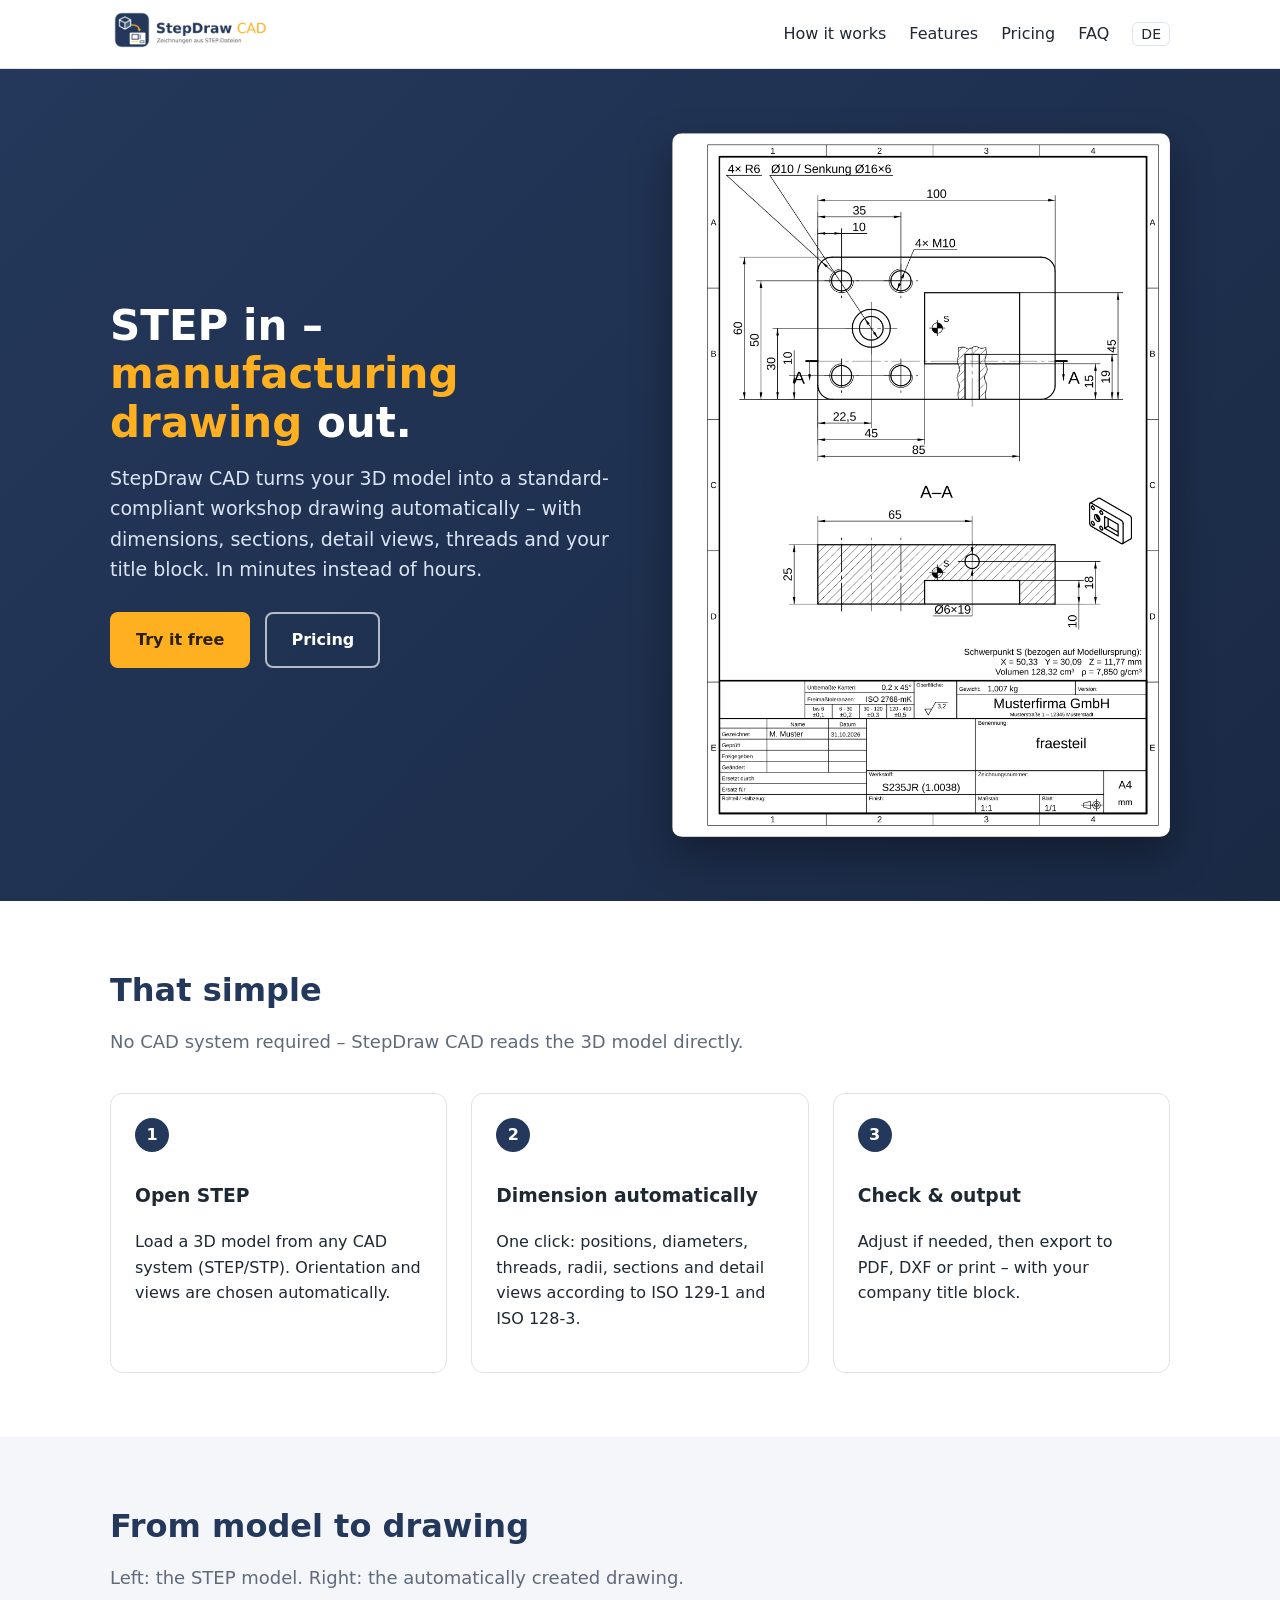
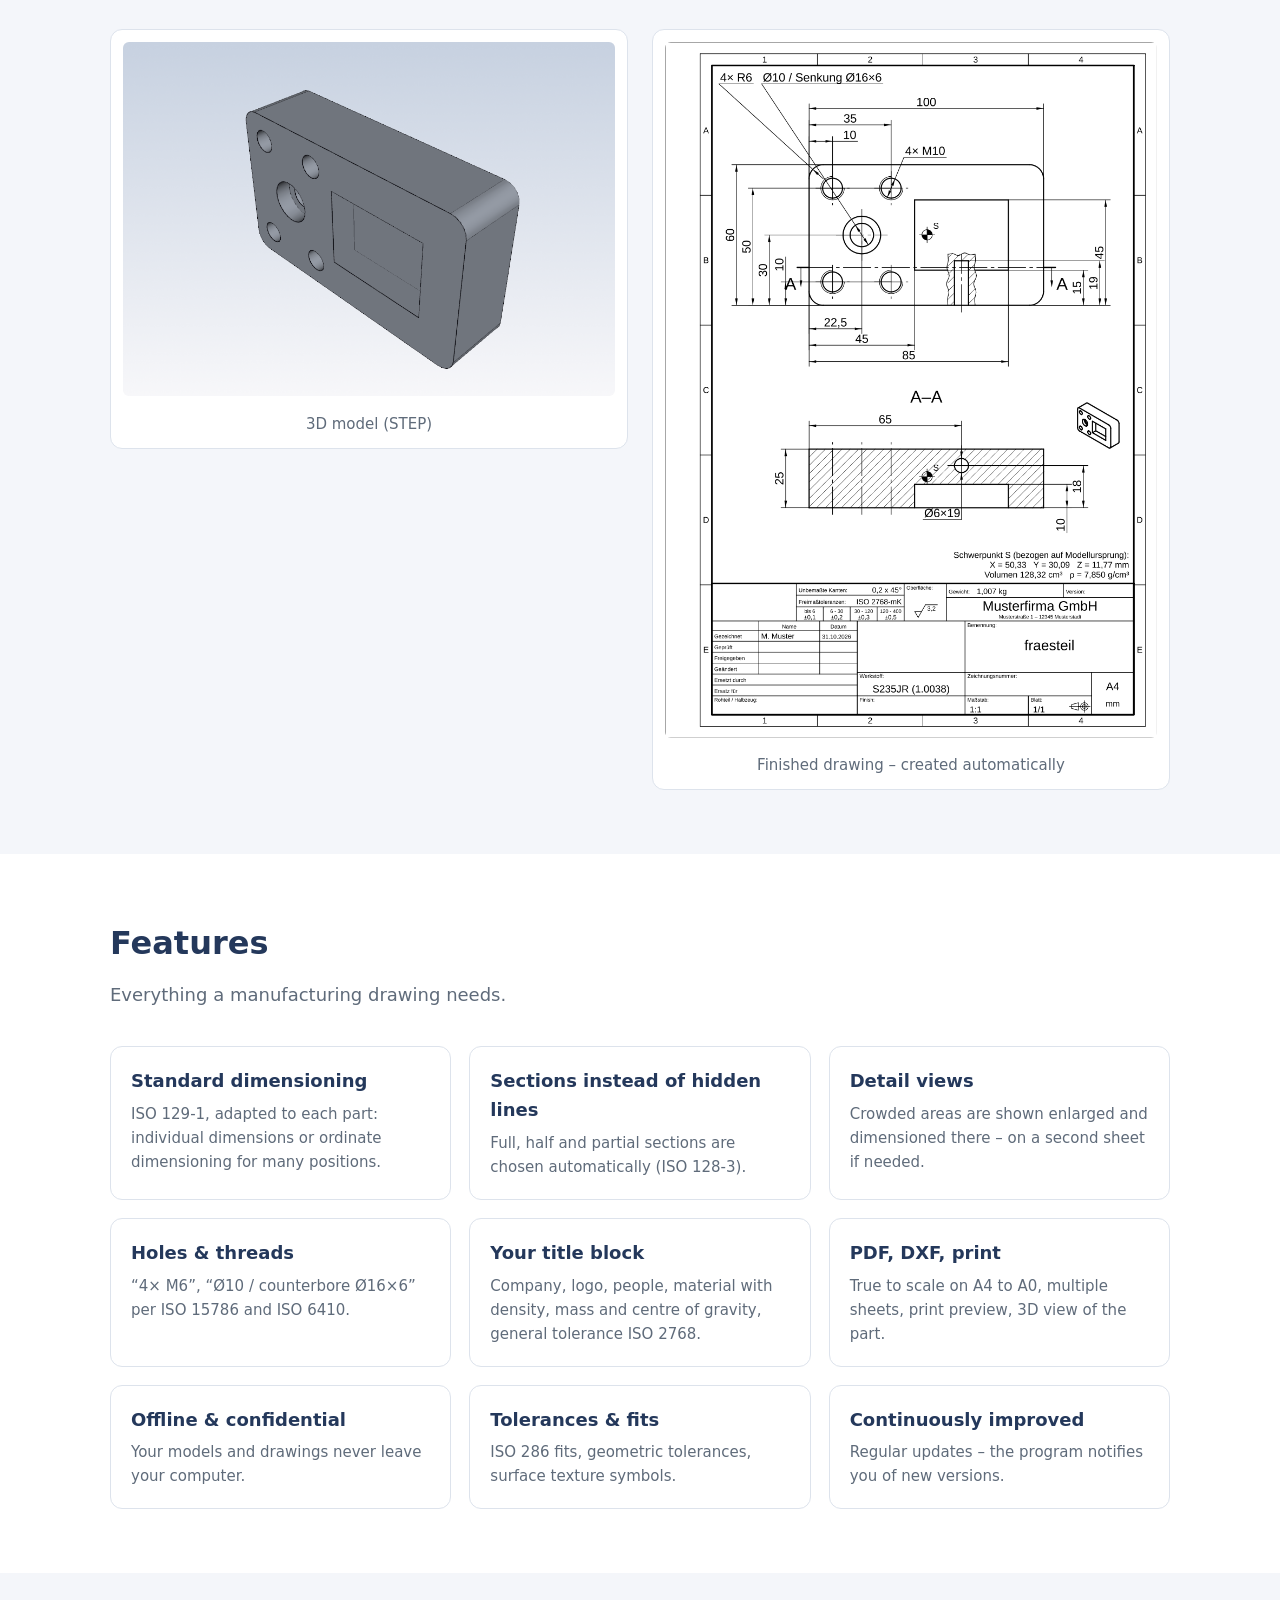
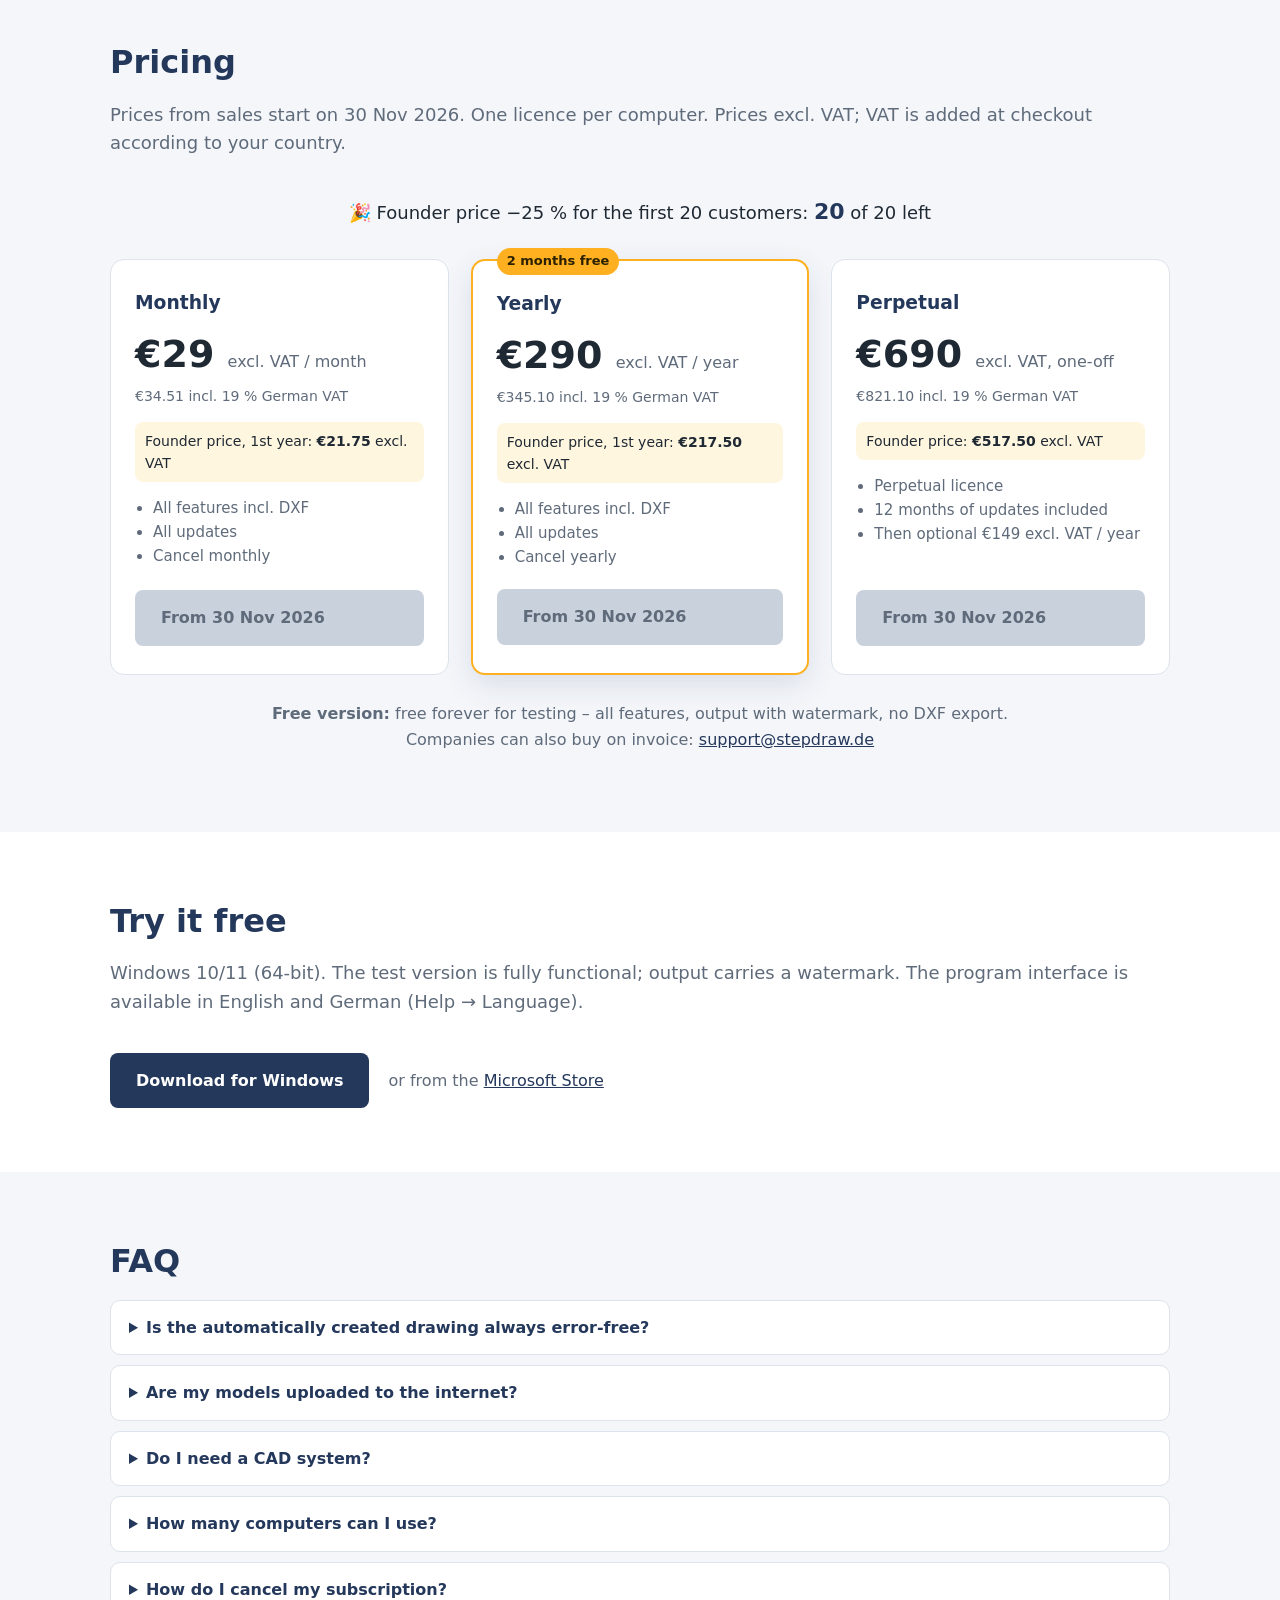
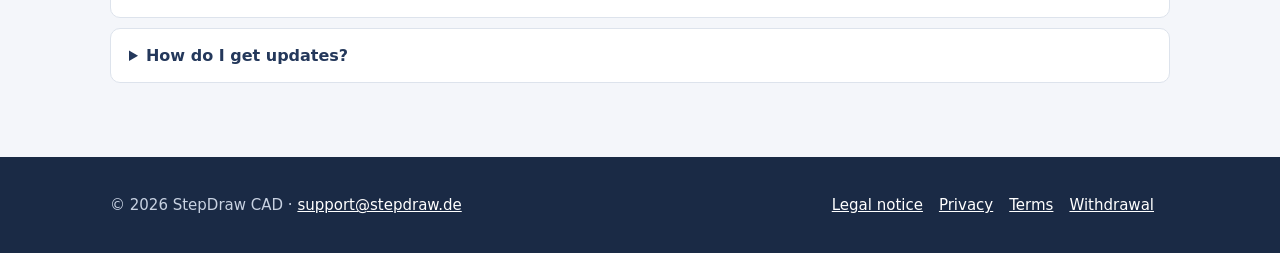
==== en/index.html @ 34efb369 "Add files via upload" ====
<!doctype html>
<html lang="en">
<head>
<meta charset="utf-8">
<meta name="viewport" content="width=device-width, initial-scale=1">
<title>StepDraw CAD – Manufacturing drawings from STEP files</title>
<meta name="description" content="StepDraw CAD automatically creates standard-compliant manufacturing drawings from STEP files – dimensioned, with sections and detail views – as PDF and DXF.">
<link rel="icon" href="../assets/favicon.png">
<link rel="stylesheet" href="../style.css">
</head>
<body>

<div class="banner">🚧 Beta phase – sales start on <span class="launch">30 Nov 2026</span>. Until then StepDraw CAD is available free of charge as a test version.</div>

<header class="top"><div class="wrap">
  <a href="#"><img class="logo" src="../assets/logo.png" alt="StepDraw CAD"></a>
  <nav>
    <a href="#how">How it works</a>
    <a href="#features">Features</a>
    <a href="#pricing">Pricing</a>
    <a href="#faq">FAQ</a>
    <a class="lang" href="../">DE</a>
  </nav>
</div></header>

<section class="hero"><div class="wrap">
  <div>
    <h1>STEP in –<br><span>manufacturing drawing</span> out.</h1>
    <p class="lead">StepDraw CAD turns your 3D model into a standard-compliant workshop drawing automatically – with dimensions, sections, detail views, threads and your title block. In minutes instead of hours.</p>
    <a class="btn btn-primary" href="#download">Try it free</a>
    <a class="btn btn-ghost" href="#pricing">Pricing</a>
  </div>
  <img src="../assets/beispiel_fraesteil.png" alt="Automatically generated manufacturing drawing">
</div></section>

<section id="how"><div class="wrap">
  <h2>That simple</h2>
  <p class="sub">No CAD system required – StepDraw CAD reads the 3D model directly.</p>
  <div class="steps">
    <div class="step"><b class="n">1</b><h3>Open STEP</h3><p>Load a 3D model from any CAD system (STEP/STP). Orientation and views are chosen automatically.</p></div>
    <div class="step"><b class="n">2</b><h3>Dimension automatically</h3><p>One click: positions, diameters, threads, radii, sections and detail views according to ISO 129-1 and ISO 128-3.</p></div>
    <div class="step"><b class="n">3</b><h3>Check &amp; output</h3><p>Adjust if needed, then export to PDF, DXF or print – with your company title block.</p></div>
  </div>
</div></section>

<section class="soft"><div class="wrap">
  <h2>From model to drawing</h2>
  <p class="sub">Left: the STEP model. Right: the automatically created drawing.</p>
  <div class="compare">
    <figure><img src="../assets/modell_fraesteil.png" alt="3D model"><figcaption>3D model (STEP)</figcaption></figure>
    <figure><img src="../assets/beispiel_fraesteil.png" alt="Finished drawing"><figcaption>Finished drawing – created automatically</figcaption></figure>
  </div>
</div></section>

<section id="features"><div class="wrap">
  <h2>Features</h2>
  <p class="sub">Everything a manufacturing drawing needs.</p>
  <div class="features">
    <div class="feature"><h3>Standard dimensioning</h3><p>ISO 129-1, adapted to each part: individual dimensions or ordinate dimensioning for many positions.</p></div>
    <div class="feature"><h3>Sections instead of hidden lines</h3><p>Full, half and partial sections are chosen automatically (ISO 128-3).</p></div>
    <div class="feature"><h3>Detail views</h3><p>Crowded areas are shown enlarged and dimensioned there – on a second sheet if needed.</p></div>
    <div class="feature"><h3>Holes &amp; threads</h3><p>“4× M6”, “Ø10 / counterbore Ø16×6” per ISO 15786 and ISO 6410.</p></div>
    <div class="feature"><h3>Your title block</h3><p>Company, logo, people, material with density, mass and centre of gravity, general tolerance ISO 2768.</p></div>
    <div class="feature"><h3>PDF, DXF, print</h3><p>True to scale on A4 to A0, multiple sheets, print preview, 3D view of the part.</p></div>
    <div class="feature"><h3>Offline &amp; confidential</h3><p>Your models and drawings never leave your computer.</p></div>
    <div class="feature"><h3>Tolerances &amp; fits</h3><p>ISO 286 fits, geometric tolerances, surface texture symbols.</p></div>
    <div class="feature"><h3>Continuously improved</h3><p>Regular updates – the program notifies you of new versions.</p></div>
  </div>
</div></section>

<section id="pricing" class="soft"><div class="wrap">
  <h2>Pricing</h2>
  <p class="sub">Prices from sales start on <span class="launch">30 Nov 2026</span>. One licence per computer. Prices excl. VAT; VAT is added at checkout according to your country.</p>
  <p class="counter">🎉 Founder price −25 % for the first 20 customers: <b id="founders-left">20</b> of 20 left</p>
  <div class="prices">
    <div class="price">
      <h3>Monthly</h3>
      <div class="amount">€29 <small>excl. VAT / month</small></div>
      <div class="gross">€34.51 incl. 19 % German VAT</div>
      <div class="founder">Founder price, 1st year: <b>€21.75</b> excl. VAT</div>
      <ul><li>All features incl. DXF</li><li>All updates</li><li>Cancel monthly</li></ul>
      <a class="btn disabled" aria-disabled="true" data-buy="monthly">From 30 Nov 2026</a>
    </div>
    <div class="price best">
      <span class="tag">2 months free</span>
      <h3>Yearly</h3>
      <div class="amount">€290 <small>excl. VAT / year</small></div>
      <div class="gross">€345.10 incl. 19 % German VAT</div>
      <div class="founder">Founder price, 1st year: <b>€217.50</b> excl. VAT</div>
      <ul><li>All features incl. DXF</li><li>All updates</li><li>Cancel yearly</li></ul>
      <a class="btn disabled" aria-disabled="true" data-buy="yearly">From 30 Nov 2026</a>
    </div>
    <div class="price">
      <h3>Perpetual</h3>
      <div class="amount">€690 <small>excl. VAT, one-off</small></div>
      <div class="gross">€821.10 incl. 19 % German VAT</div>
      <div class="founder">Founder price: <b>€517.50</b> excl. VAT</div>
      <ul><li>Perpetual licence</li><li>12 months of updates included</li><li>Then optional €149 excl. VAT / year</li></ul>
      <a class="btn disabled" aria-disabled="true" data-buy="perpetual">From 30 Nov 2026</a>
    </div>
  </div>
  <p class="free"><b>Free version:</b> free forever for testing – all features, output with watermark, no DXF export.<br>
  Companies can also buy on invoice: <a href="mailto:support@stepdraw.de">support@stepdraw.de</a></p>
</div></section>

<section id="download"><div class="wrap">
  <h2>Try it free</h2>
  <p class="sub">Windows 10/11 (64-bit). The test version is fully functional; output carries a watermark. The program interface is available in English and German (Help → Language).</p>
  <a class="btn btn-dark" href="#" id="download-link">Download for Windows</a>
  <span style="margin-left:14px;color:var(--muted)">or from the <a href="#" id="store-link">Microsoft Store</a></span>
</div></section>

<section id="faq" class="soft"><div class="wrap">
  <h2>FAQ</h2>
  <details><summary>Is the automatically created drawing always error-free?</summary>
    <p>StepDraw CAD does most of the work for you and improves with every update. Like any automation, it cannot solve every special case perfectly (e.g. inaccurate models or special manufacturing requirements). Please check every drawing before using it for production and complete it where necessary – responsibility for the drawing remains with the designer.</p></details>
  <details><summary>Are my models uploaded to the internet?</summary>
    <p>No. Models and drawings stay on your computer. For subscriptions, only the licence key is briefly confirmed online about once a week.</p></details>
  <details><summary>Do I need a CAD system?</summary>
    <p>No. StepDraw CAD reads STEP files (AP203/AP214/AP242) from any CAD system directly.</p></details>
  <details><summary>How many computers can I use?</summary>
    <p>One licence per computer. To switch (e.g. office → laptop), deactivate the licence under Help → Licence and enter it on the other computer. If a computer is broken, contact us and we will release the licence.</p></details>
  <details><summary>How do I cancel my subscription?</summary>
    <p>Any time via the “Manage subscription” link in your purchase confirmation or by e-mail to support@stepdraw.de. StepDraw CAD then continues as the free version; your projects are kept.</p></details>
  <details><summary>How do I get updates?</summary>
    <p>Automatically via the Microsoft Store. The download version notifies you of new versions at start-up – one click is enough.</p></details>
</div></section>

<footer><div class="wrap">
  <div>© 2026 StepDraw CAD · <a href="mailto:support@stepdraw.de">support@stepdraw.de</a></div>
  <div><a href="../impressum.html">Legal notice</a><a href="../datenschutz.html">Privacy</a><a href="../agb.html">Terms</a><a href="../widerruf.html">Withdrawal</a></div>
</div></footer>

<script>
fetch("../counter.json", {cache: "no-store"}).then(r => r.json()).then(d => {
  document.getElementById("founders-left").textContent = Math.max(0, d.remaining);
}).catch(() => {});
</script>
<script src="../shop.js"></script>
</body>
</html>
---- style.css ----
:root {
  --navy: #24385B;
  --navy-dark: #1a2a45;
  --accent: #FFB020;
  --text: #1f2933;
  --muted: #5f6b7a;
  --bg: #ffffff;
  --bg-soft: #f4f6fa;
  --border: #dde3ec;
}
* { box-sizing: border-box; }
html { scroll-behavior: smooth; }
body { margin: 0; font-family: "Segoe UI", system-ui, -apple-system, Roboto, Arial, sans-serif;
       color: var(--text); background: var(--bg); line-height: 1.6; }
a { color: var(--navy); }
.wrap { max-width: 1100px; margin: 0 auto; padding: 0 20px; }

.banner { background: var(--accent); color: #2b2100; text-align: center; padding: 10px 16px; font-weight: 600; }
header.top { border-bottom: 1px solid var(--border); background: #fff; position: sticky; top: 0; z-index: 10; }
header.top .wrap { display: flex; align-items: center; justify-content: space-between; height: 68px; gap: 16px; }
header.top img.logo { height: 44px; }
nav a { margin-left: 18px; text-decoration: none; color: var(--text); font-weight: 500; }
nav a.lang { border: 1px solid var(--border); border-radius: 6px; padding: 3px 8px; font-size: 14px; }

.hero { background: linear-gradient(135deg, var(--navy) 0%, var(--navy-dark) 100%); color: #fff; padding: 64px 0; }
.hero .wrap { display: grid; grid-template-columns: 1.05fr 1fr; gap: 40px; align-items: center; }
.hero h1 { font-size: 42px; line-height: 1.15; margin: 0 0 16px; }
.hero h1 span { color: var(--accent); }
.hero p.lead { font-size: 19px; color: #dbe4f2; margin: 0 0 28px; }
.hero img { width: 100%; border-radius: 10px; box-shadow: 0 18px 40px rgba(0,0,0,.35); background: #fff; }
.btn { display: inline-block; padding: 13px 24px; border-radius: 8px; font-weight: 700; text-decoration: none;
       border: 2px solid transparent; cursor: pointer; font-size: 16px; }
.btn-primary { background: var(--accent); color: #2b2100; }
.btn-ghost { border-color: #ffffffaa; color: #fff; margin-left: 10px; }
.btn-dark { background: var(--navy); color: #fff; }
.btn[disabled], .btn.disabled { background: #c9d1dc; color: #5f6b7a; cursor: not-allowed; }

section { padding: 64px 0; }
section.soft { background: var(--bg-soft); }
h2 { font-size: 32px; margin: 0 0 12px; color: var(--navy); }
p.sub { color: var(--muted); margin: 0 0 36px; font-size: 18px; }

.steps { display: grid; grid-template-columns: repeat(3, 1fr); gap: 24px; }
.step { background: #fff; border: 1px solid var(--border); border-radius: 12px; padding: 24px; }
.step b.n { display: inline-block; width: 34px; height: 34px; border-radius: 50%; background: var(--navy);
            color: #fff; text-align: center; line-height: 34px; margin-bottom: 10px; }

.compare { display: grid; grid-template-columns: 1fr 1fr; gap: 24px; align-items: start; }
.compare figure { margin: 0; background: #fff; border: 1px solid var(--border); border-radius: 12px; padding: 12px; }
.compare img { width: 100%; border-radius: 6px; }
.compare figcaption { text-align: center; color: var(--muted); font-size: 15px; margin-top: 8px; }

.features { display: grid; grid-template-columns: repeat(3, 1fr); gap: 18px; }
.feature { border: 1px solid var(--border); border-radius: 12px; padding: 20px; background: #fff; }
.feature h3 { margin: 0 0 6px; font-size: 18px; color: var(--navy); }
.feature p { margin: 0; color: var(--muted); font-size: 15px; }

.prices { display: grid; grid-template-columns: repeat(3, 1fr); gap: 22px; align-items: stretch; }
.price { background: #fff; border: 1px solid var(--border); border-radius: 14px; padding: 28px 24px; display: flex;
         flex-direction: column; position: relative; }
.price.best { border: 2px solid var(--accent); box-shadow: 0 10px 30px rgba(36,56,91,.12); }
.price .tag { position: absolute; top: -13px; left: 24px; background: var(--accent); color: #2b2100; font-weight: 700;
              font-size: 13px; padding: 3px 10px; border-radius: 20px; }
.price h3 { margin: 0 0 6px; color: var(--navy); }
.price .amount { font-size: 38px; font-weight: 800; color: var(--text); }
.price .amount small { font-size: 16px; font-weight: 500; color: var(--muted); }
.price .gross { color: var(--muted); font-size: 14px; margin-bottom: 14px; }
.price .founder { background: #fff6e0; border-radius: 8px; padding: 8px 10px; font-size: 14px; margin-bottom: 14px; }
.price ul { padding-left: 18px; margin: 0 0 20px; color: var(--muted); font-size: 15px; flex: 1; }
.counter { text-align: center; margin: 0 0 30px; font-size: 18px; }
.counter b { color: var(--navy); font-size: 22px; }
.free { text-align: center; margin-top: 26px; color: var(--muted); }

details { background: #fff; border: 1px solid var(--border); border-radius: 10px; padding: 14px 18px; margin-bottom: 10px; }
summary { font-weight: 600; cursor: pointer; color: var(--navy); }
details p { margin: 10px 0 0; color: var(--muted); }

.notice { border-left: 4px solid var(--accent); background: #fffaf0; padding: 14px 18px; border-radius: 6px; color: #4a3b10; }

footer { background: var(--navy-dark); color: #c8d2e2; padding: 36px 0; font-size: 15px; }
footer .wrap { display: flex; justify-content: space-between; flex-wrap: wrap; gap: 16px; }
footer a { color: #fff; margin-right: 16px; }

.legal { max-width: 820px; margin: 40px auto; padding: 0 20px; }
.legal h1 { color: var(--navy); }
.legal .ph { background: #fff3cd; padding: 0 4px; border-radius: 3px; }

@media (max-width: 860px) {
  .hero .wrap, .compare, .steps, .features, .prices { grid-template-columns: 1fr; }
  .hero h1 { font-size: 32px; }
  nav a:not(.lang) { display: none; }
}
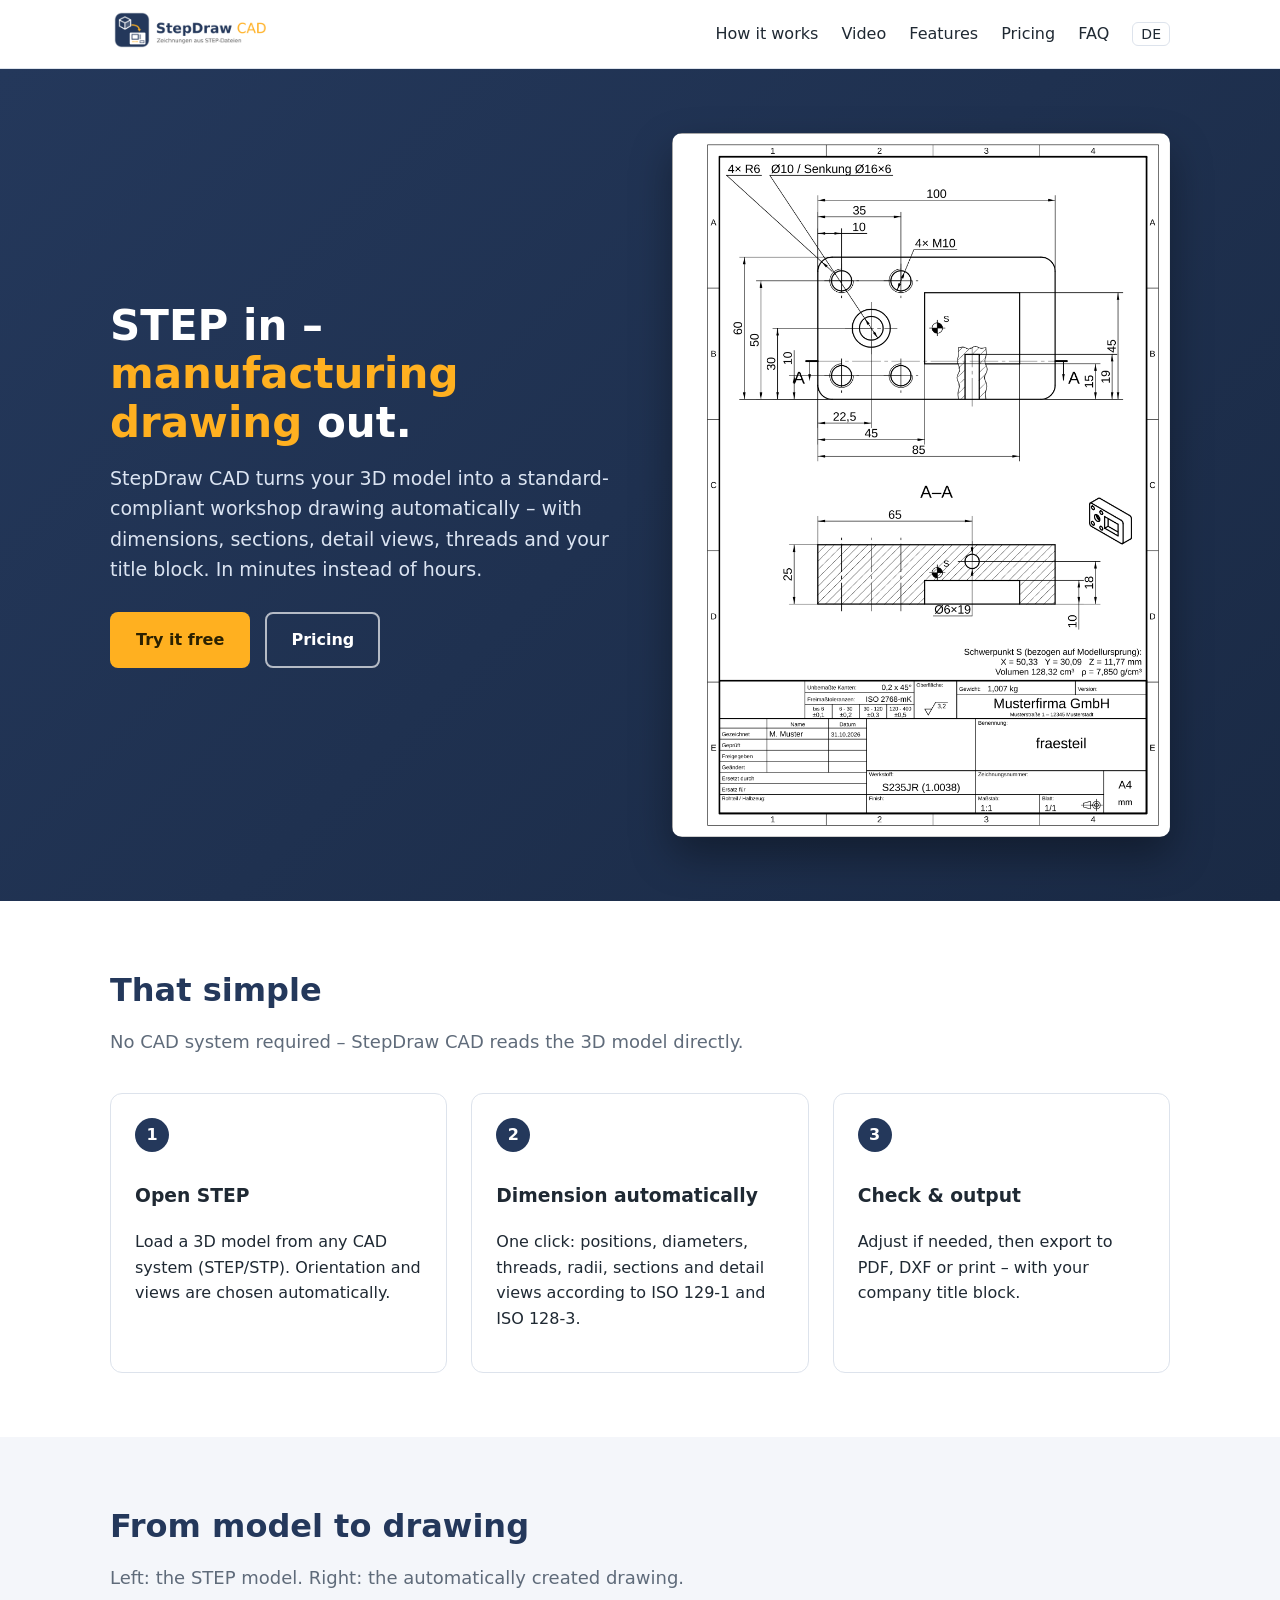
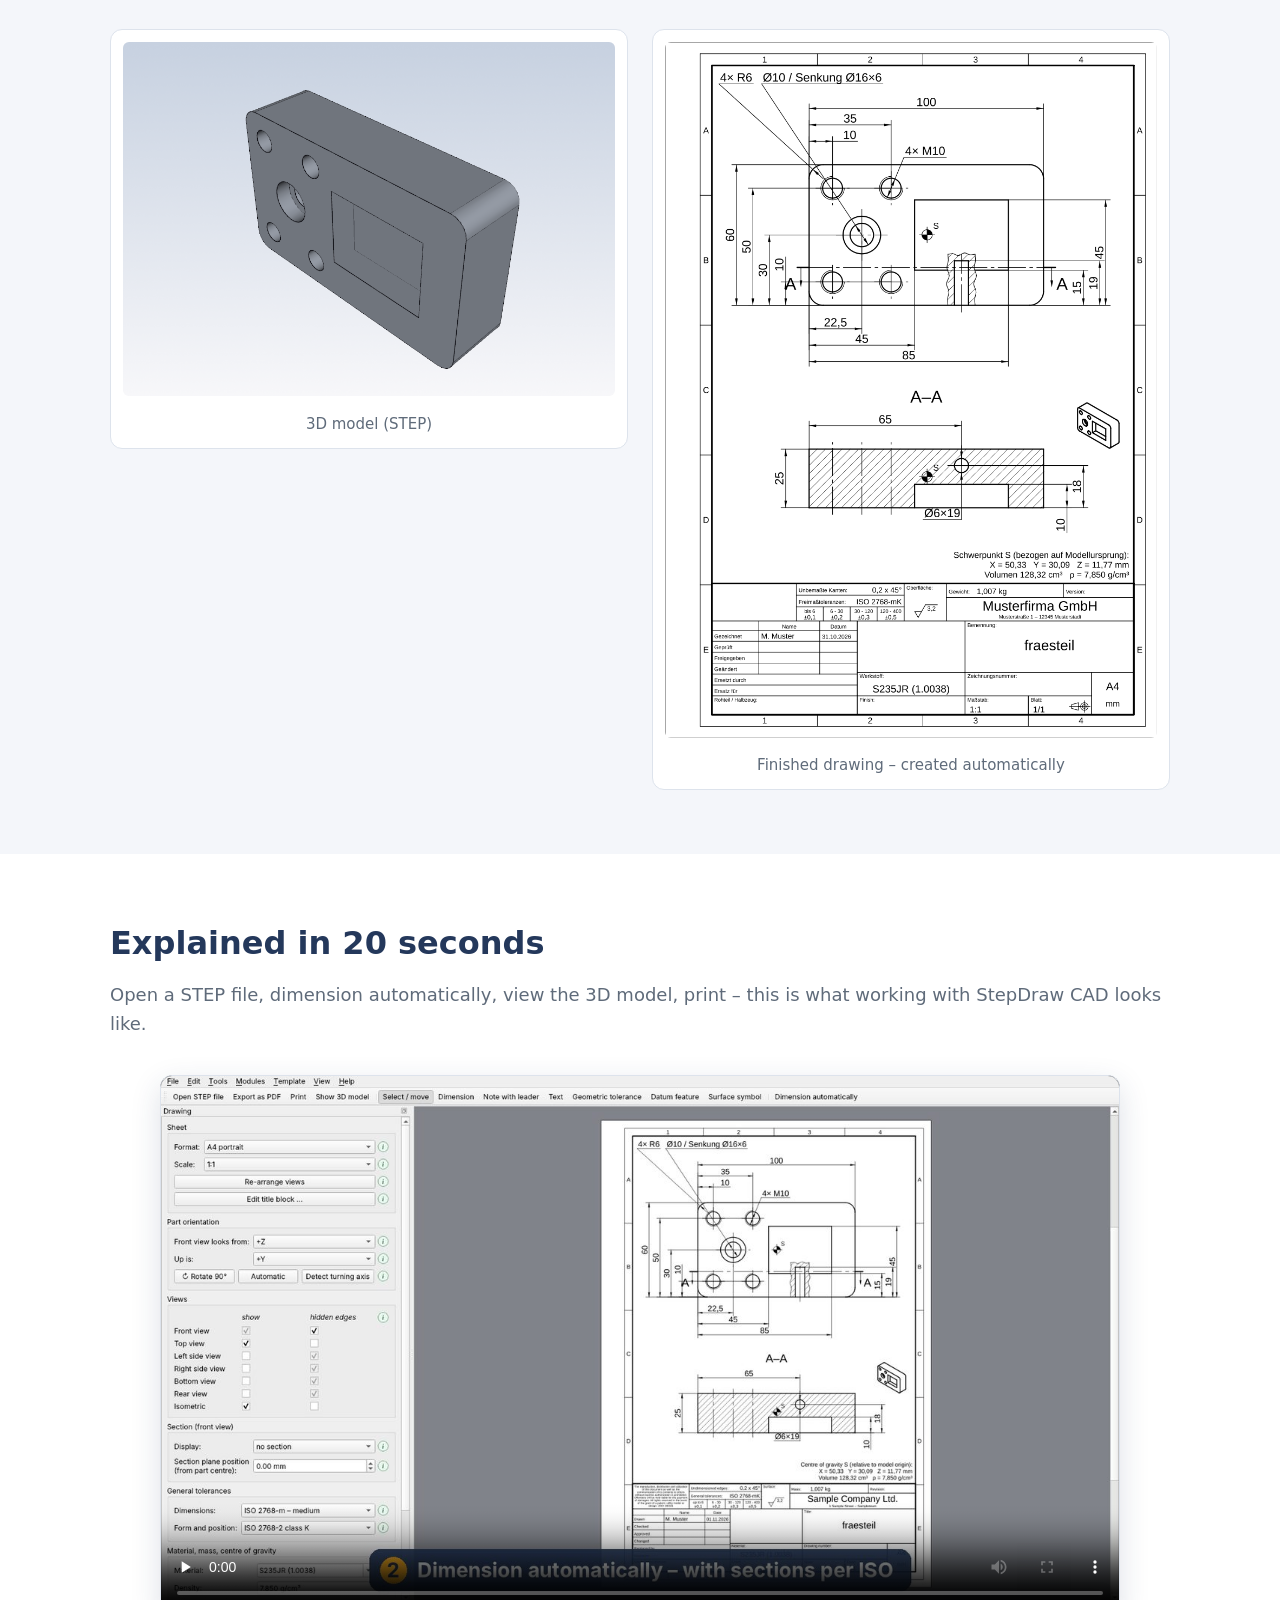
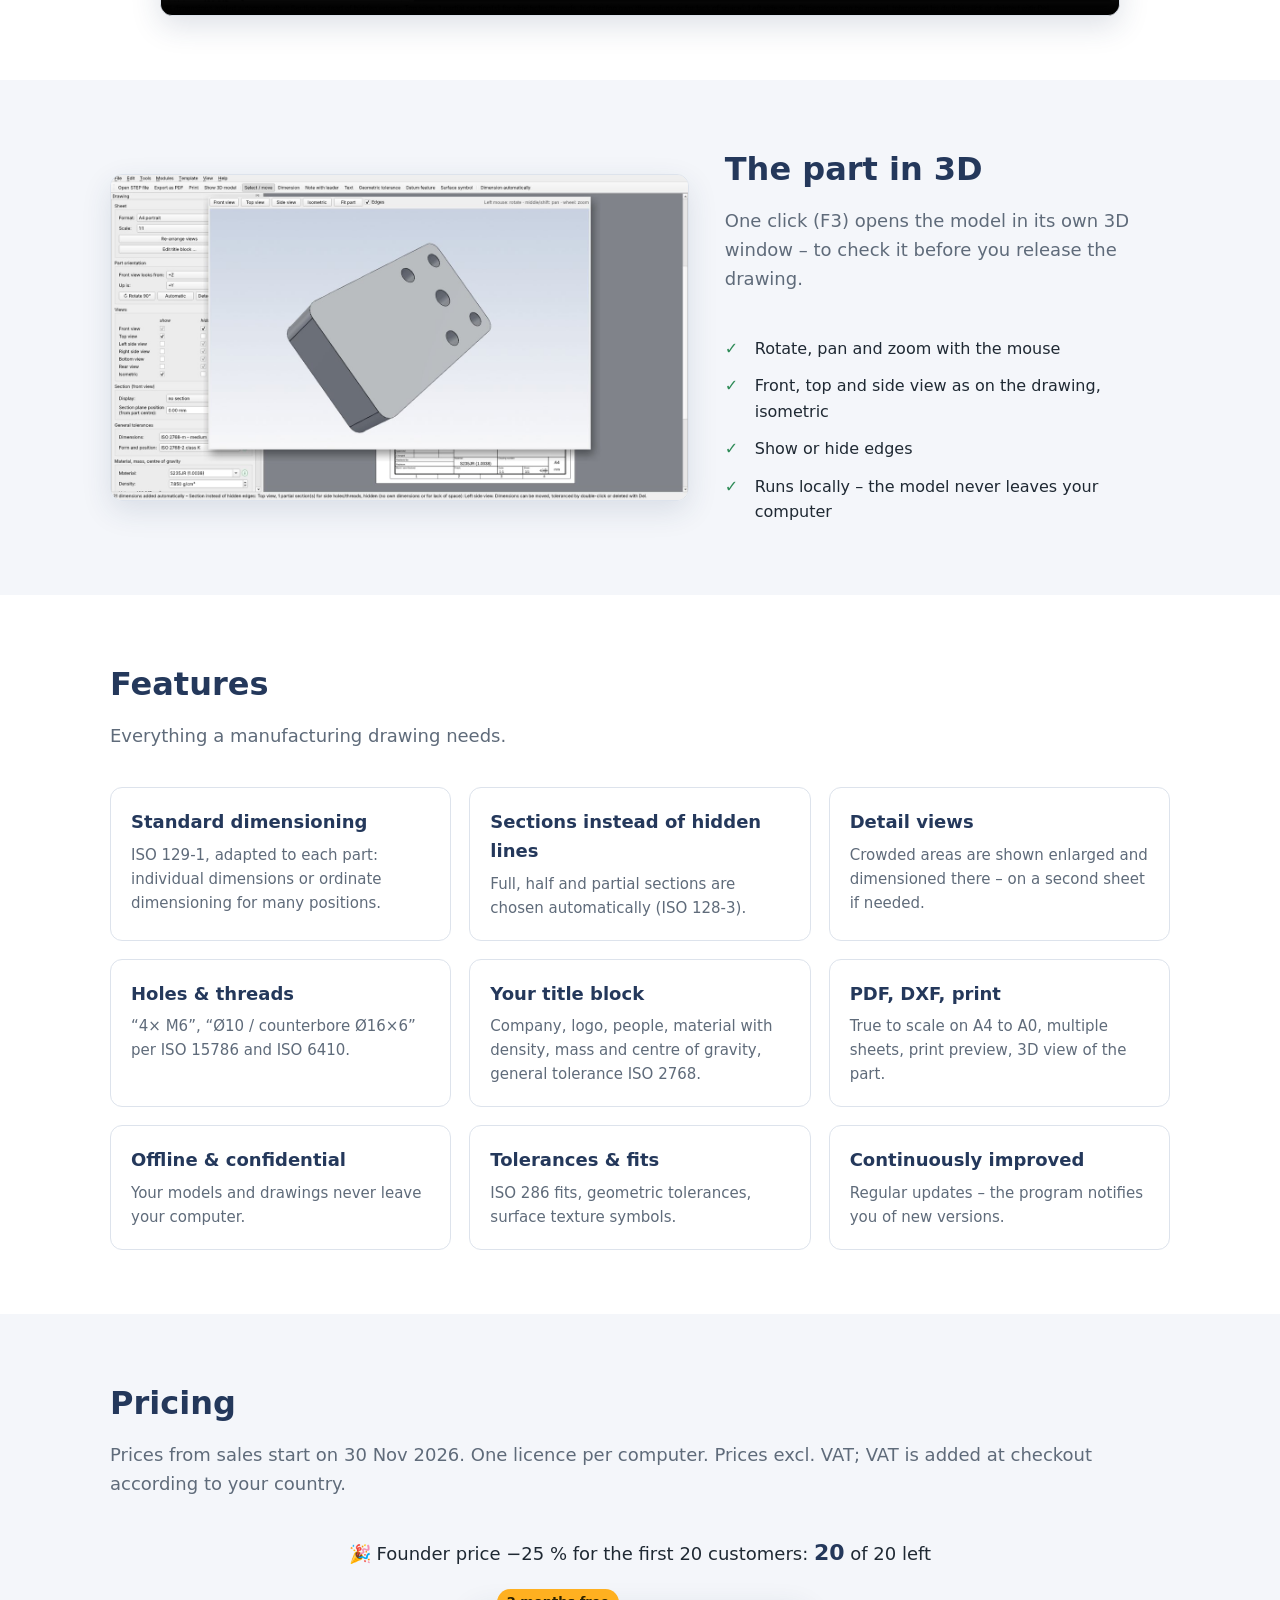
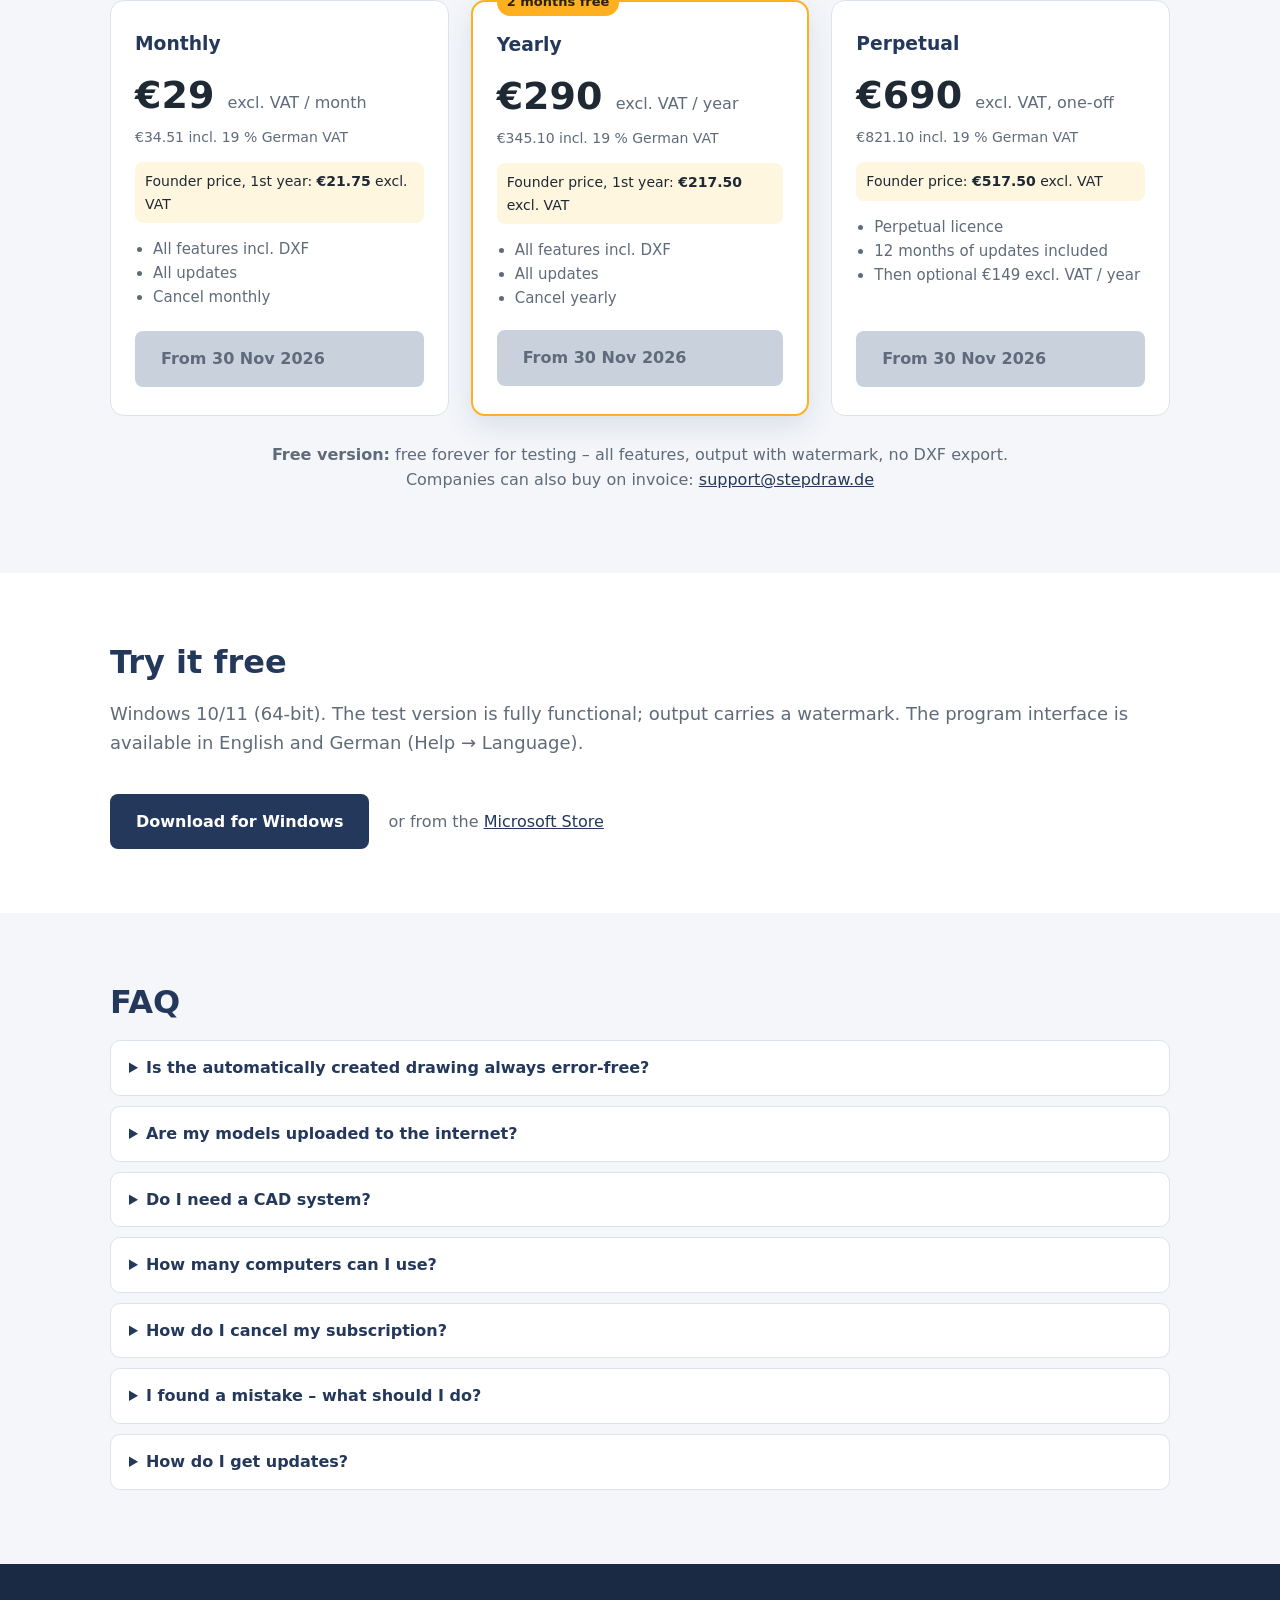
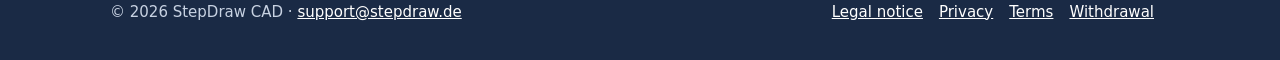
==== commit d6714d42: "Add files via upload" ====
--- a/en/index.html
+++ b/en/index.html
@@ -16,6 +16,7 @@
   <a href="#"><img class="logo" src="../assets/logo.png" alt="StepDraw CAD"></a>
   <nav>
     <a href="#how">How it works</a>
+    <a href="#video">Video</a>
     <a href="#features">Features</a>
     <a href="#pricing">Pricing</a>
     <a href="#faq">FAQ</a>
@@ -52,6 +53,29 @@
   </div>
 </div></section>
 
+<section id="video"><div class="wrap">
+  <h2>Explained in 20 seconds</h2>
+  <p class="sub">Open a STEP file, dimension automatically, view the 3D model, print – this is what working with StepDraw CAD looks like.</p>
+  <div class="video"><video controls playsinline preload="none" poster="../assets/video_poster_en.jpg">
+    <source src="../assets/demo_en.mp4" type="video/mp4">
+    Your browser cannot play the video – <a href="../assets/demo_en.mp4">download it here</a>.
+  </video></div>
+</div></section>
+
+<section class="soft"><div class="wrap split">
+  <img src="../assets/ansicht_3d_en.jpg" alt="3D view of the part in StepDraw CAD" loading="lazy">
+  <div>
+    <h2>The part in 3D</h2>
+    <p class="sub left">One click (F3) opens the model in its own 3D window – to check it before you release the drawing.</p>
+    <ul class="checks">
+      <li>Rotate, pan and zoom with the mouse</li>
+      <li>Front, top and side view as on the drawing, isometric</li>
+      <li>Show or hide edges</li>
+      <li>Runs locally – the model never leaves your computer</li>
+    </ul>
+  </div>
+</div></section>
+
 <section id="features"><div class="wrap">
   <h2>Features</h2>
   <p class="sub">Everything a manufacturing drawing needs.</p>
@@ -70,6 +94,12 @@
 
 <section id="pricing" class="soft"><div class="wrap">
   <h2>Pricing</h2>
+  <div class="before-launch">
+    <p class="sub">Prices and our <b>founder offer</b> for the first customers will be published at sales start on <span class="launch">30 Nov 2026</span>.</p>
+    <p class="sub">Until then StepDraw CAD is available as a <b>free test version</b> – try it with your own models.</p>
+    <a class="btn btn-primary" href="#download">Try it free</a>
+  </div>
+  <div class="after-launch">
   <p class="sub">Prices from sales start on <span class="launch">30 Nov 2026</span>. One licence per computer. Prices excl. VAT; VAT is added at checkout according to your country.</p>
   <p class="counter">🎉 Founder price −25 % for the first 20 customers: <b id="founders-left">20</b> of 20 left</p>
   <div class="prices">
@@ -99,8 +129,8 @@
       <a class="btn disabled" aria-disabled="true" data-buy="perpetual">From 30 Nov 2026</a>
     </div>
   </div>
-  <p class="free"><b>Free version:</b> free forever for testing – all features, output with watermark, no DXF export.<br>
-  Companies can also buy on invoice: <a href="mailto:support@stepdraw.de">support@stepdraw.de</a></p>
+    </div>
+  <p class="free"><b>Free version:</b> free forever for testing – all features, output with watermark, no DXF export.<span class="after-inline"><br>Companies can also buy on invoice: <a href="mailto:support@stepdraw.de">support@stepdraw.de</a></span></p>
 </div></section>
 
 <section id="download"><div class="wrap">
@@ -122,6 +152,8 @@
     <p>One licence per computer. To switch (e.g. office → laptop), deactivate the licence under Help → Licence and enter it on the other computer. If a computer is broken, contact us and we will release the licence.</p></details>
   <details><summary>How do I cancel my subscription?</summary>
     <p>Any time via the “Manage subscription” link in your purchase confirmation or by e-mail to support@stepdraw.de. StepDraw CAD then continues as the free version; your projects are kept.</p></details>
+  <details><summary>I found a mistake – what should I do?</summary>
+    <p>Thank you! In the program, use <i>Help → Report a problem / feedback</i> to send us a description, optionally with the drawing as PDF. Or write to <a href="mailto:support@stepdraw.de">support@stepdraw.de</a>. Fixes are delivered by update.</p></details>
   <details><summary>How do I get updates?</summary>
     <p>Automatically via the Microsoft Store. The download version notifies you of new versions at start-up – one click is enough.</p></details>
 </div></section>
--- a/style.css
+++ b/style.css
@@ -90,3 +90,23 @@
   .hero h1 { font-size: 32px; }
   nav a:not(.lang) { display: none; }
 }
+
+/* Vor dem Verkaufsstart: Preise ausgeblendet (shop.js setzt ab dem Startdatum die Klasse "live") */
+.after-launch { display: none; }
+html.live .after-launch { display: block; }
+html.live .before-launch { display: none; }
+.before-launch { text-align: center; padding: 10px 0 6px; }
+.after-inline { display: none; }
+html.live .after-inline { display: inline; }
+
+/* Video und 3D-Abschnitt */
+.video { max-width: 960px; margin: 0 auto; border-radius: 12px; overflow: hidden; border: 1px solid var(--border);
+         box-shadow: 0 10px 30px rgba(36, 56, 91, .15); background: #000; }
+.video video { display: block; width: 100%; height: auto; }
+.split { display: grid; grid-template-columns: 1.3fr 1fr; gap: 36px; align-items: center; }
+.split img { width: 100%; border-radius: 12px; border: 1px solid var(--border); box-shadow: 0 10px 30px rgba(36, 56, 91, .12); }
+.sub.left { text-align: left; margin-left: 0; }
+.checks { list-style: none; padding: 0; margin: 14px 0 0; }
+.checks li { padding: 6px 0 6px 30px; position: relative; }
+.checks li::before { content: "✓"; position: absolute; left: 0; color: #2E8B57; font-weight: 700; }
+@media (max-width: 800px) { .split { grid-template-columns: 1fr; } }
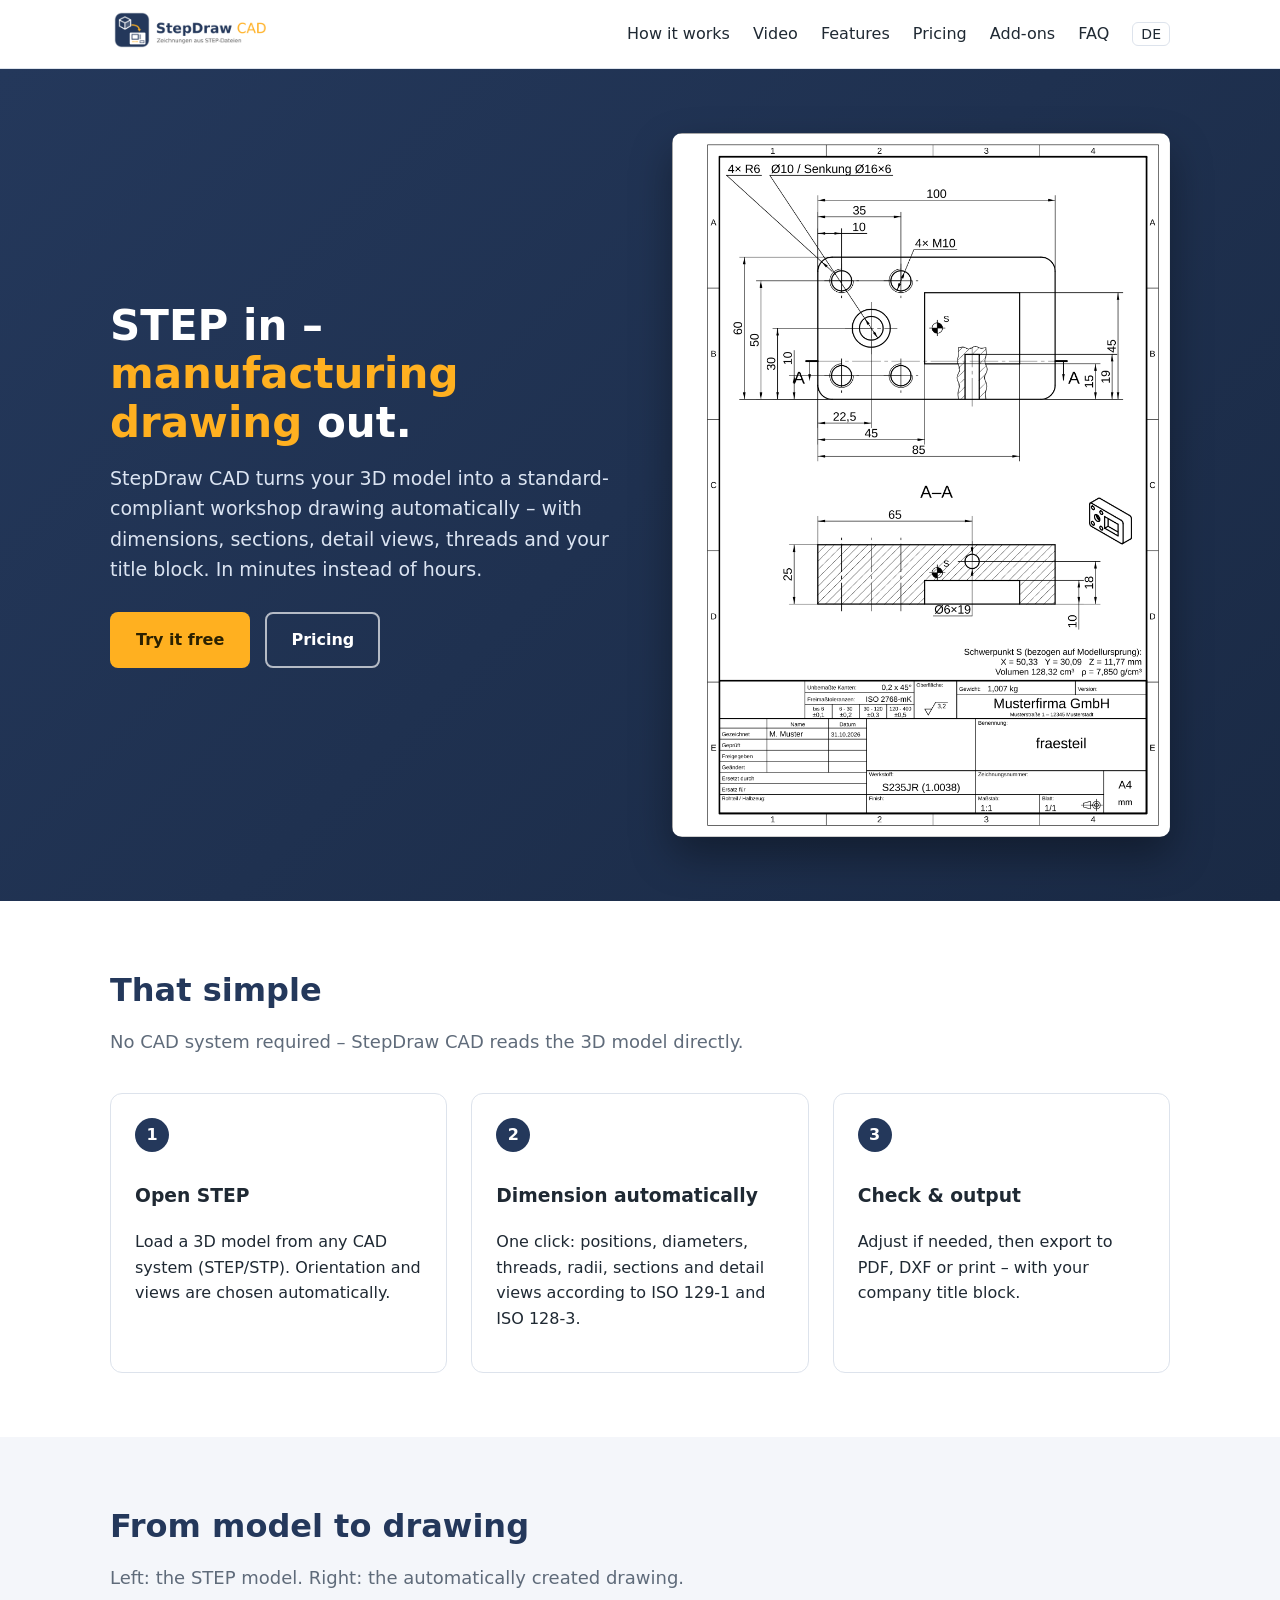
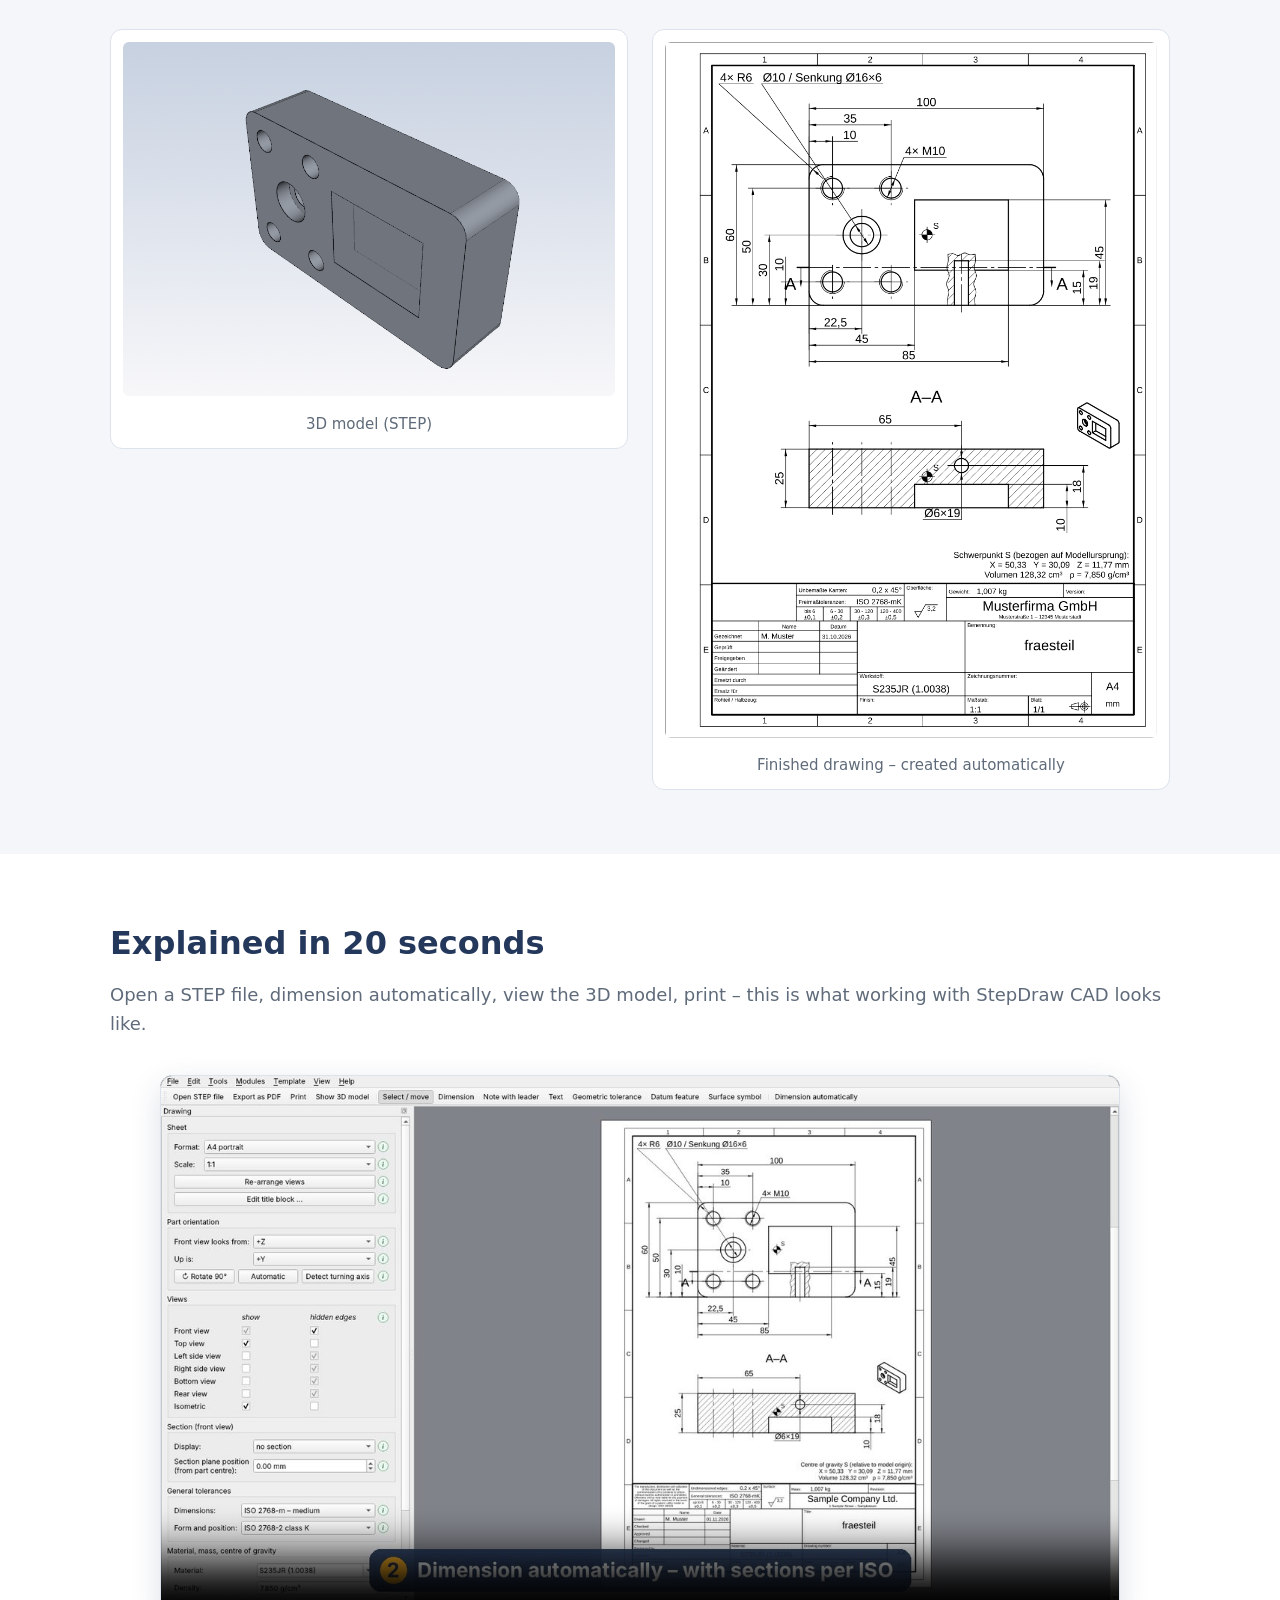
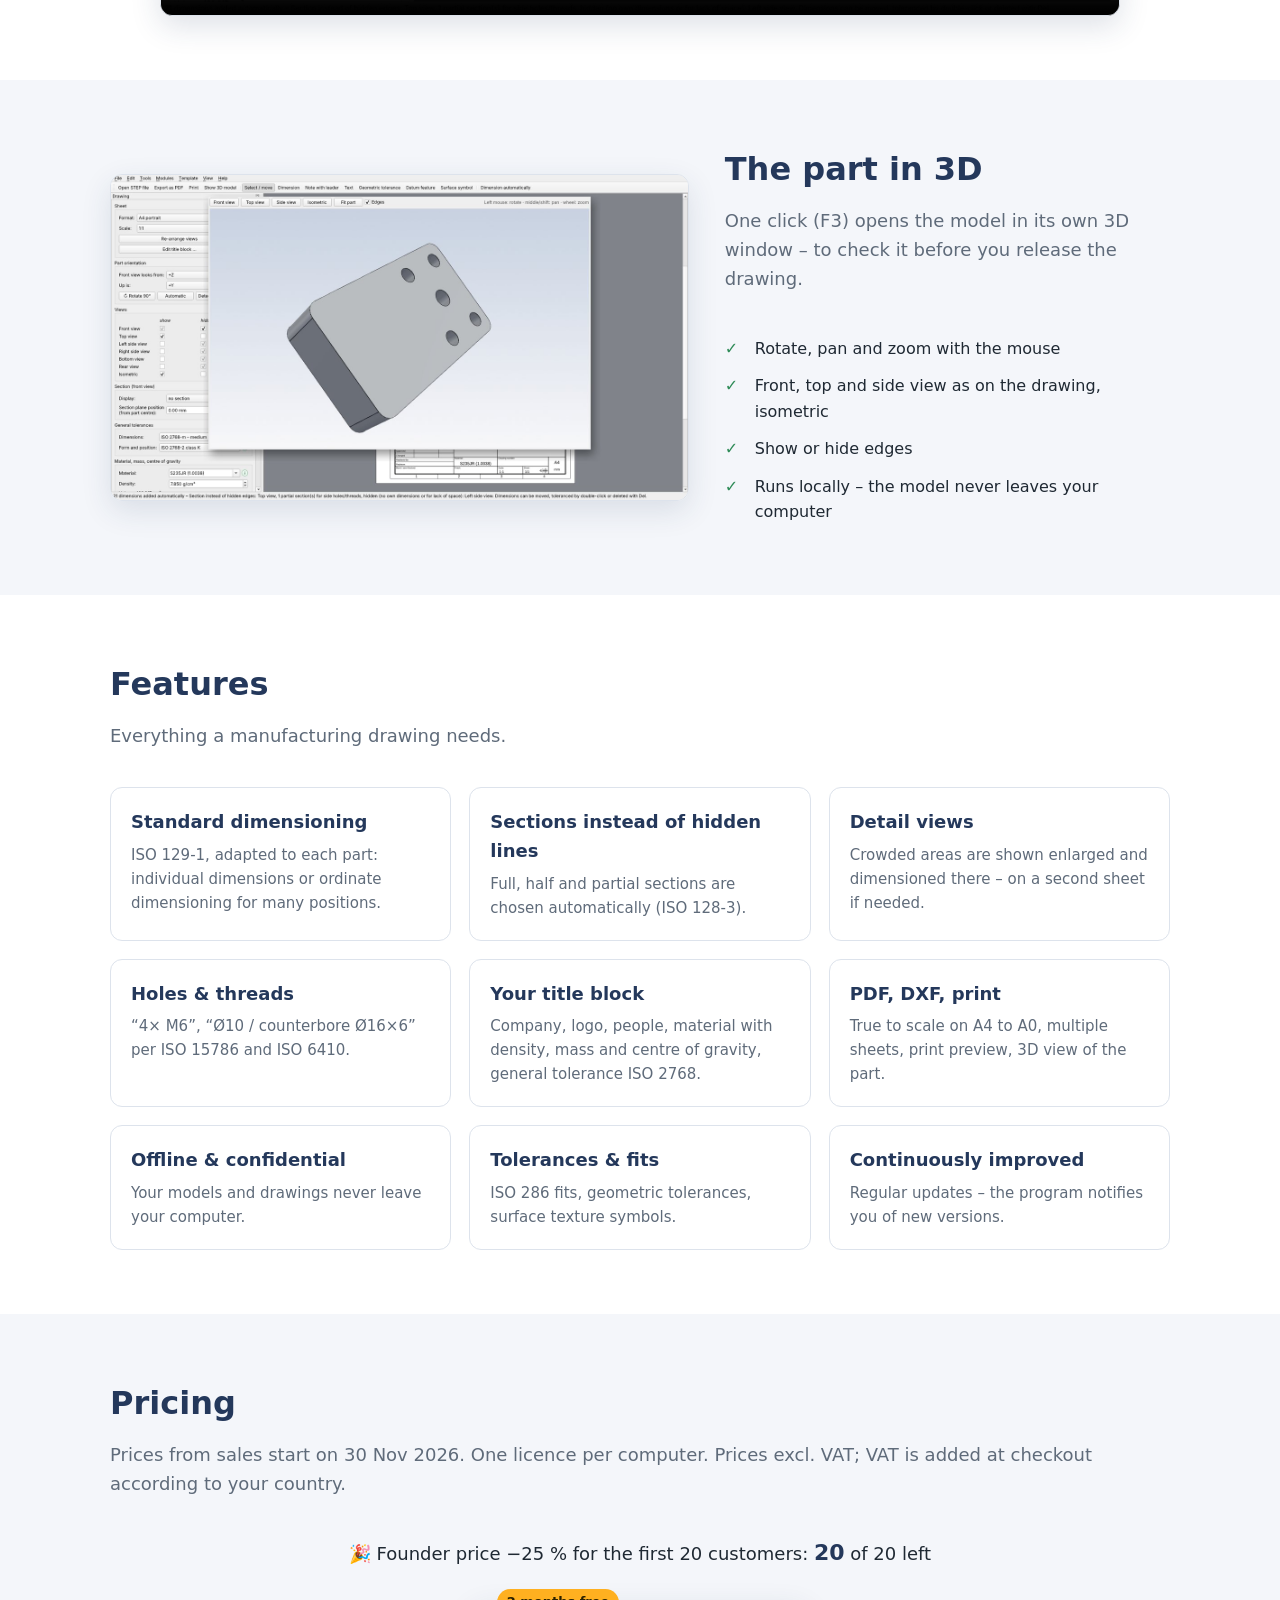
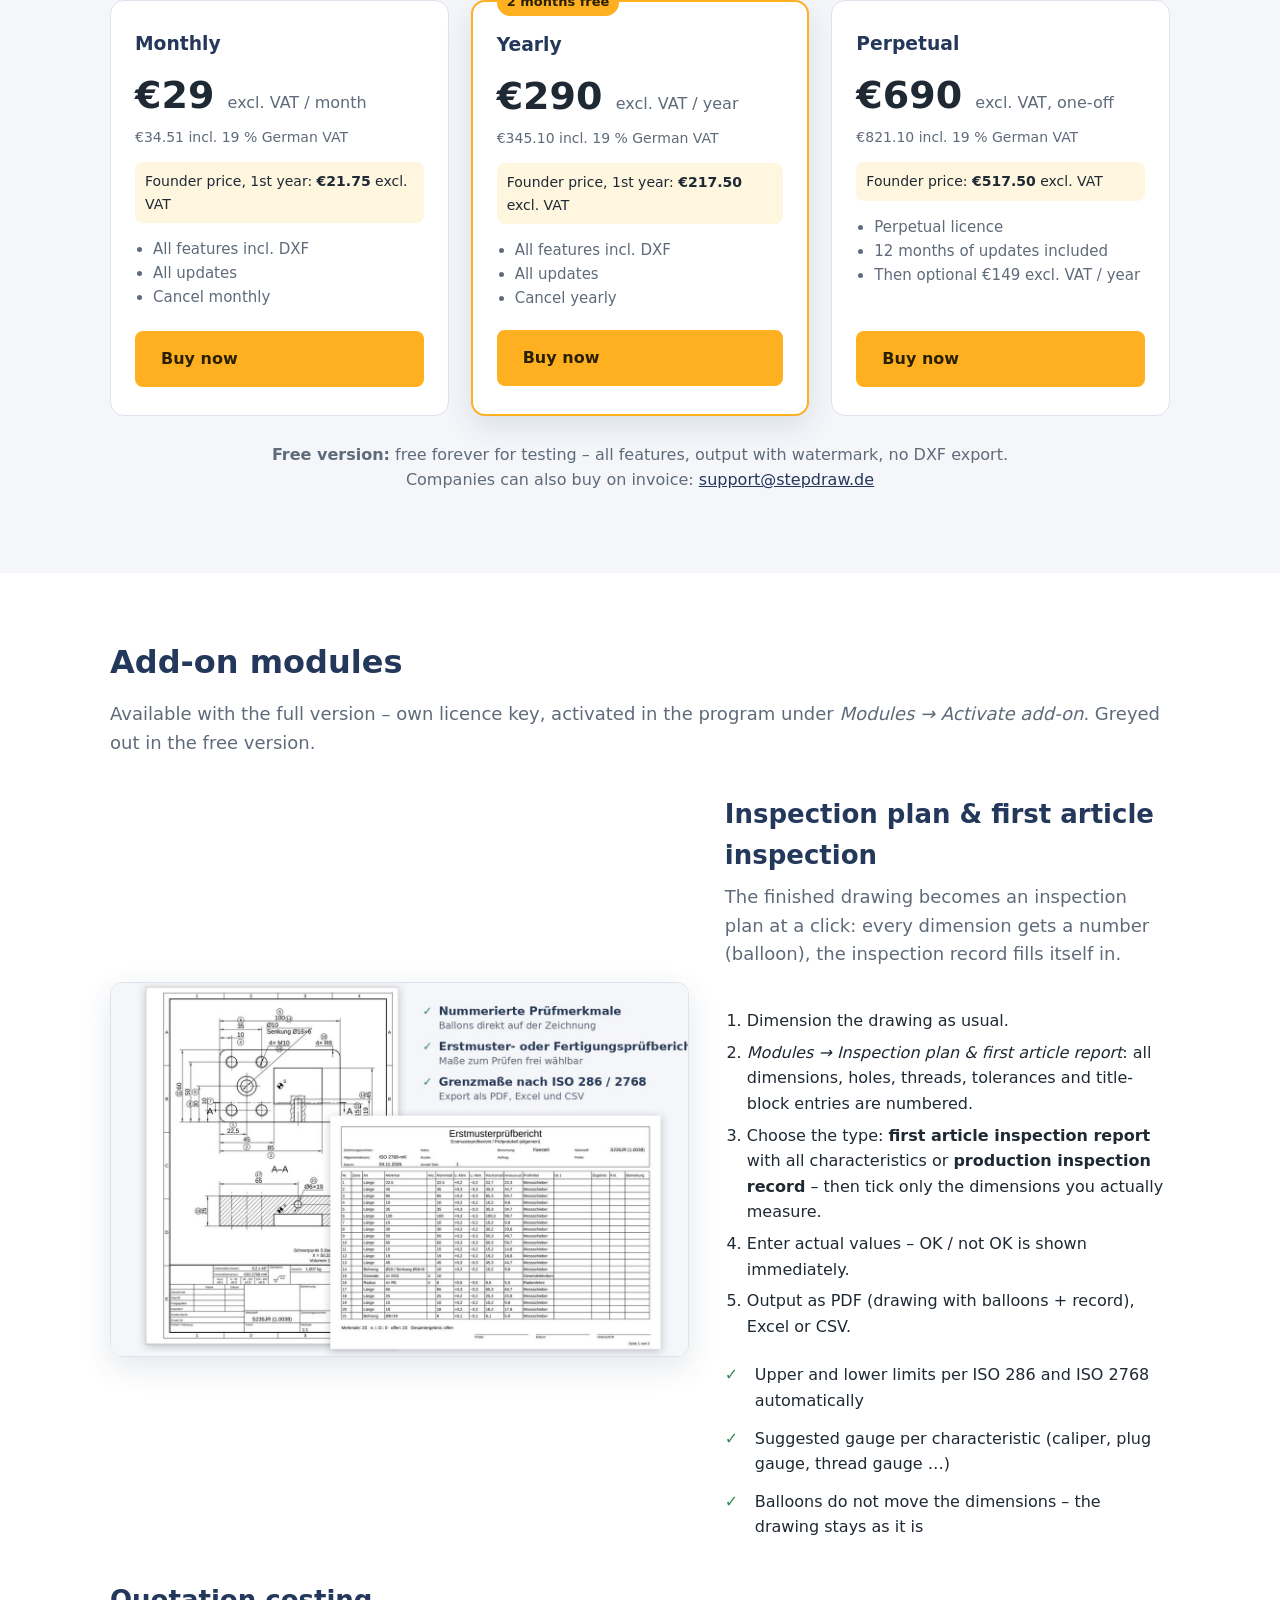
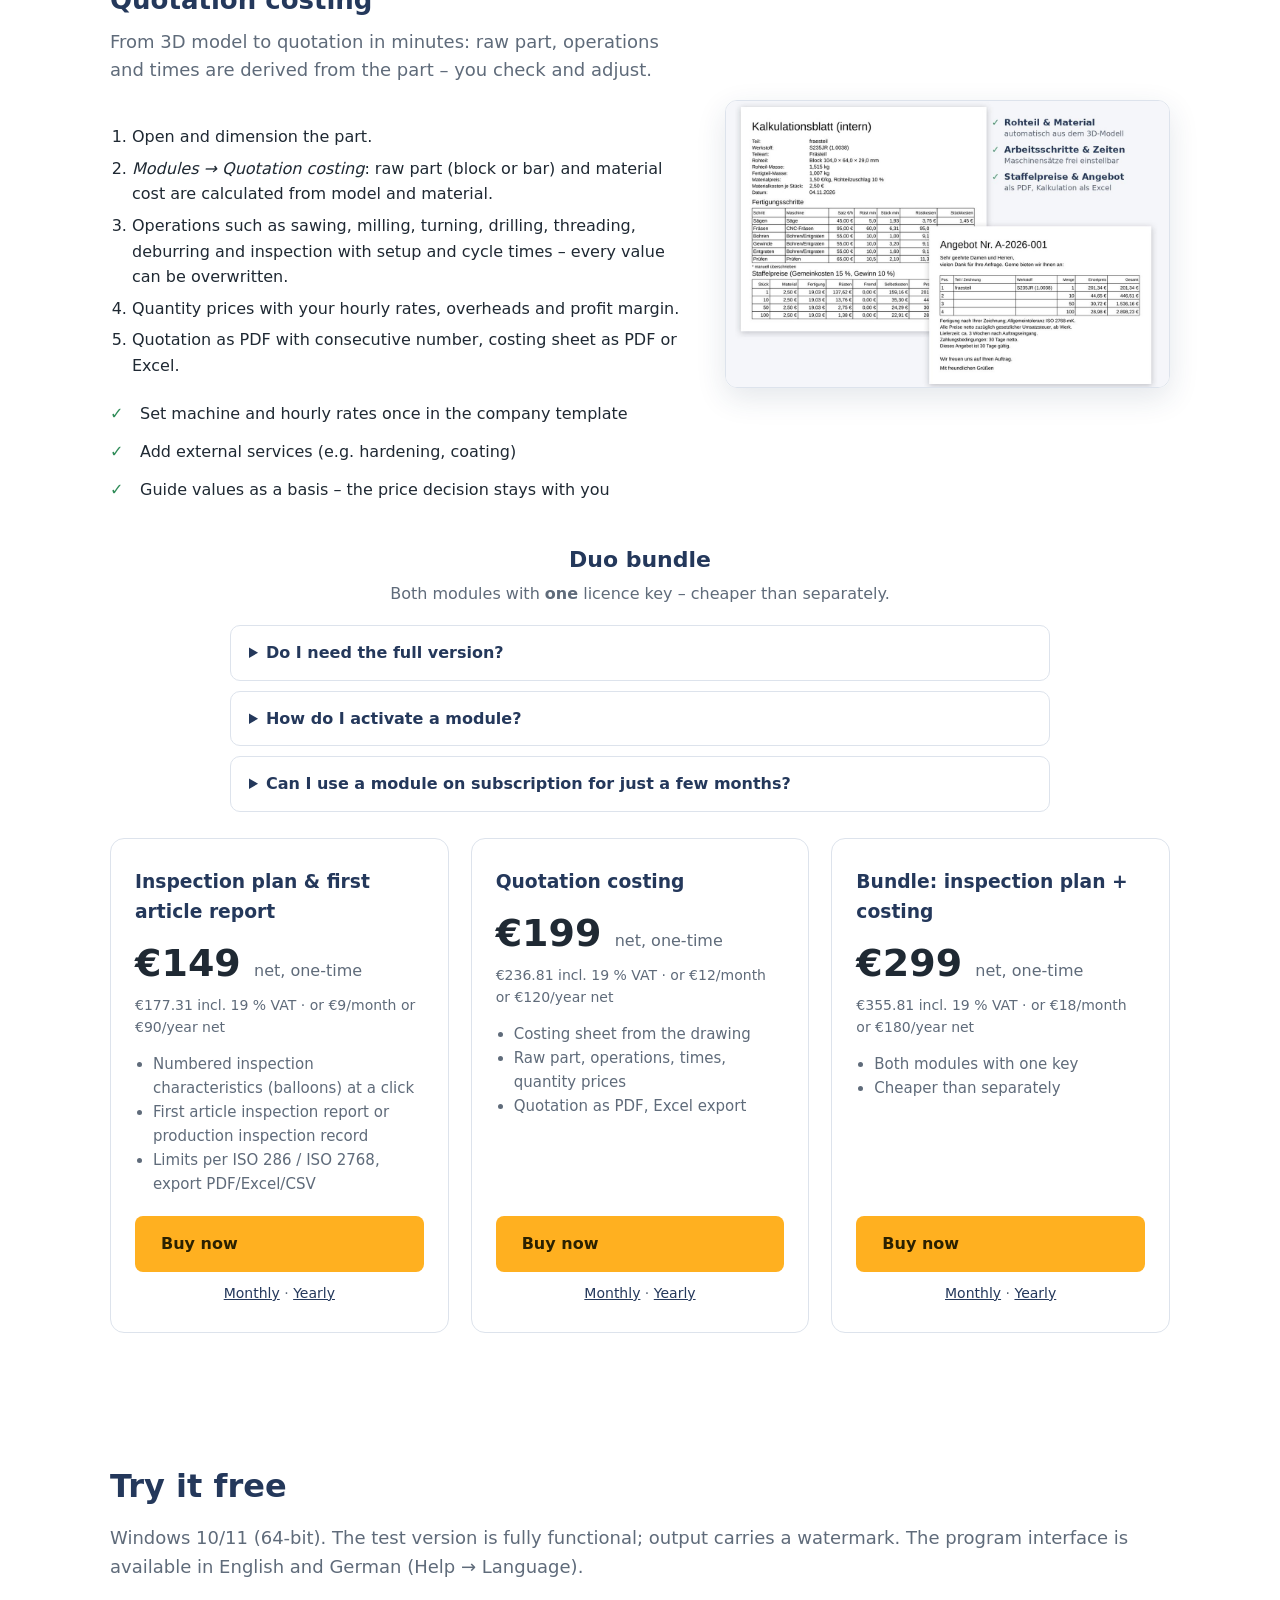
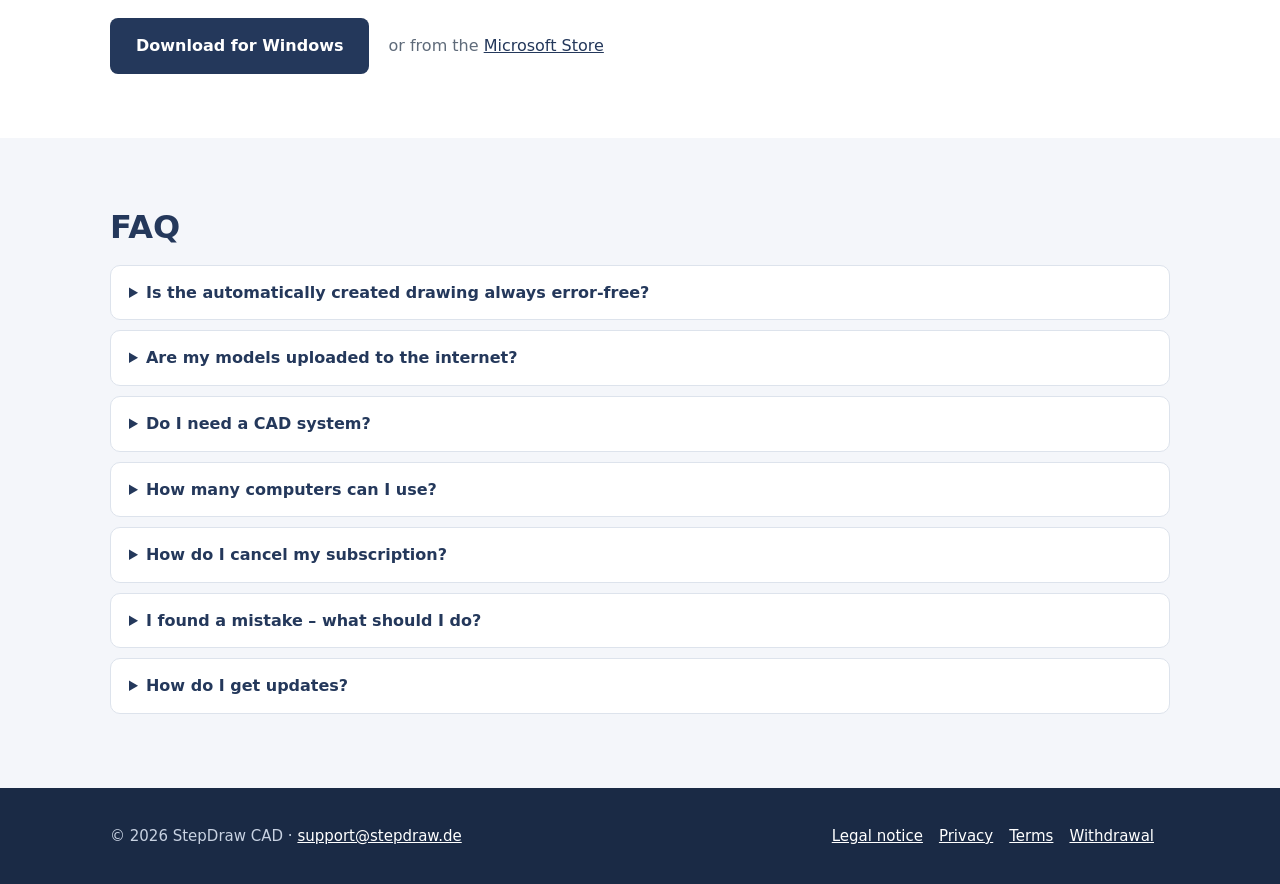
==== commit 8b7c98f5: "Add files via upload" ====
--- a/en/index.html
+++ b/en/index.html
@@ -19,6 +19,7 @@
     <a href="#video">Video</a>
     <a href="#features">Features</a>
     <a href="#pricing">Pricing</a>
+    <a href="#zusatzmodule">Add-ons</a>
     <a href="#faq">FAQ</a>
     <a class="lang" href="../">DE</a>
   </nav>
@@ -131,6 +132,93 @@
   </div>
     </div>
   <p class="free"><b>Free version:</b> free forever for testing – all features, output with watermark, no DXF export.<span class="after-inline"><br>Companies can also buy on invoice: <a href="mailto:support@stepdraw.de">support@stepdraw.de</a></span></p>
+</div></section>
+
+<section id="zusatzmodule"><div class="wrap">
+  <h2>Add-on modules</h2>
+  <p class="sub">Available with the full version – own licence key, activated in the program under <i>Modules → Activate add-on</i>. Greyed out in the free version.</p>
+
+  <div class="module split">
+    <img src="../assets/modul_pruefplan.jpg" alt="Drawing with numbered inspection characteristics and first article inspection report" loading="lazy">
+    <div>
+      <h3>Inspection plan &amp; first article inspection</h3>
+      <p class="sub left">The finished drawing becomes an inspection plan at a click: every dimension gets a number (balloon), the inspection record fills itself in.</p>
+      <ol class="howto">
+        <li>Dimension the drawing as usual.</li>
+        <li><i>Modules → Inspection plan &amp; first article report</i>: all dimensions, holes, threads, tolerances and title-block entries are numbered.</li>
+        <li>Choose the type: <b>first article inspection report</b> with all characteristics or <b>production inspection record</b> – then tick only the dimensions you actually measure.</li>
+        <li>Enter actual values – OK / not OK is shown immediately.</li>
+        <li>Output as PDF (drawing with balloons + record), Excel or CSV.</li>
+      </ol>
+      <ul class="checks">
+        <li>Upper and lower limits per ISO 286 and ISO 2768 automatically</li>
+        <li>Suggested gauge per characteristic (caliper, plug gauge, thread gauge …)</li>
+        <li>Balloons do not move the dimensions – the drawing stays as it is</li>
+      </ul>
+    </div>
+  </div>
+
+  <div class="module split rev">
+    <img src="../assets/modul_kalkulation.jpg" alt="Costing sheet and quotation from StepDraw CAD" loading="lazy">
+    <div>
+      <h3>Quotation costing</h3>
+      <p class="sub left">From 3D model to quotation in minutes: raw part, operations and times are derived from the part – you check and adjust.</p>
+      <ol class="howto">
+        <li>Open and dimension the part.</li>
+        <li><i>Modules → Quotation costing</i>: raw part (block or bar) and material cost are calculated from model and material.</li>
+        <li>Operations such as sawing, milling, turning, drilling, threading, deburring and inspection with setup and cycle times – every value can be overwritten.</li>
+        <li>Quantity prices with your hourly rates, overheads and profit margin.</li>
+        <li>Quotation as PDF with consecutive number, costing sheet as PDF or Excel.</li>
+      </ol>
+      <ul class="checks">
+        <li>Set machine and hourly rates once in the company template</li>
+        <li>Add external services (e.g. hardening, coating)</li>
+        <li>Guide values as a basis – the price decision stays with you</li>
+      </ul>
+    </div>
+  </div>
+
+  <div class="module-paket">
+    <h3>Duo bundle</h3>
+    <p>Both modules with <b>one</b> licence key – cheaper than separately.</p>
+  </div>
+
+  <div class="module-faq">
+    <details><summary>Do I need the full version?</summary>
+      <p>Yes. The add-on modules extend a full version (subscription or purchase). In the free version they are greyed out. With a full version but without the module you get a preview (PDF with watermark, no Excel export).</p></details>
+    <details><summary>How do I activate a module?</summary>
+      <p>After purchase you receive a separate licence key by e-mail. Enter it in the program under <i>Modules → Activate add-on …</i> – done. One key is valid for one computer; to move, deactivate the module there and enter it on the new computer.</p></details>
+    <details><summary>Can I use a module on subscription for just a few months?</summary>
+      <p>Yes, monthly and yearly subscriptions can be cancelled at the end of the term. The module is then locked again; your drawings and projects are kept.</p></details>
+  </div>
+
+  <p class="sub before-launch">Add-on prices from launch on <span class="launch">30 Nov 2026</span>.</p>
+  <div class="prices after-launch">
+    <div class="price" id="pruefplan">
+      <h3>Inspection plan &amp; first article report</h3>
+      <div class="amount">€149 <small>net, one-time</small></div>
+      <div class="gross">€177.31 incl. 19 % VAT · or €9/month or €90/year net</div>
+      <ul><li>Numbered inspection characteristics (balloons) at a click</li><li>First article inspection report or production inspection record</li><li>Limits per ISO 286 / ISO 2768, export PDF/Excel/CSV</li></ul>
+      <a class="btn disabled" aria-disabled="true" data-buy="pp_kauf">From 30 Nov 2026</a>
+      <div class="sublinks"><a class="disabled" aria-disabled="true" data-buy-small="pp_monat">Monthly</a> · <a class="disabled" aria-disabled="true" data-buy-small="pp_jahr">Yearly</a></div>
+    </div>
+    <div class="price" id="kalkulation">
+      <h3>Quotation costing</h3>
+      <div class="amount">€199 <small>net, one-time</small></div>
+      <div class="gross">€236.81 incl. 19 % VAT · or €12/month or €120/year net</div>
+      <ul><li>Costing sheet from the drawing</li><li>Raw part, operations, times, quantity prices</li><li>Quotation as PDF, Excel export</li></ul>
+      <a class="btn disabled" aria-disabled="true" data-buy="kk_kauf">From 30 Nov 2026</a>
+      <div class="sublinks"><a class="disabled" aria-disabled="true" data-buy-small="kk_monat">Monthly</a> · <a class="disabled" aria-disabled="true" data-buy-small="kk_jahr">Yearly</a></div>
+    </div>
+    <div class="price" id="paket">
+      <h3>Bundle: inspection plan + costing</h3>
+      <div class="amount">€299 <small>net, one-time</small></div>
+      <div class="gross">€355.81 incl. 19 % VAT · or €18/month or €180/year net</div>
+      <ul><li>Both modules with one key</li><li>Cheaper than separately</li></ul>
+      <a class="btn disabled" aria-disabled="true" data-buy="paket_kauf">From 30 Nov 2026</a>
+      <div class="sublinks"><a class="disabled" aria-disabled="true" data-buy-small="paket_monat">Monthly</a> · <a class="disabled" aria-disabled="true" data-buy-small="paket_jahr">Yearly</a></div>
+    </div>
+  </div>
 </div></section>
 
 <section id="download"><div class="wrap">
--- a/style.css
+++ b/style.css
@@ -110,3 +110,20 @@
 .checks li { padding: 6px 0 6px 30px; position: relative; }
 .checks li::before { content: "✓"; position: absolute; left: 0; color: #2E8B57; font-weight: 700; }
 @media (max-width: 800px) { .split { grid-template-columns: 1fr; } }
+
+.price .sublinks { margin-top: 10px; font-size: 14px; color: var(--muted); text-align: center; }
+.price .sublinks a.disabled { color: var(--muted); pointer-events: none; text-decoration: none; }
+#zusatzmodule .price { scroll-margin-top: 80px; }
+html.live .prices.after-launch { display: grid; }
+
+/* Zusatzmodule: Erklärungen */
+.module { margin: 34px 0; }
+.module h3 { font-size: 26px; color: var(--navy); margin: 0 0 6px; }
+.module.rev img { order: 2; }
+.howto { margin: 14px 0 6px; padding-left: 22px; color: var(--text); }
+.howto li { padding: 3px 0; }
+.module-paket { text-align: center; margin: 10px 0 18px; }
+.module-paket h3 { color: var(--navy); margin: 0 0 4px; font-size: 22px; }
+.module-paket p { margin: 0; color: var(--muted); }
+.module-faq { max-width: 820px; margin: 0 auto 26px; }
+@media (max-width: 800px) { .module.rev img { order: 0; } }
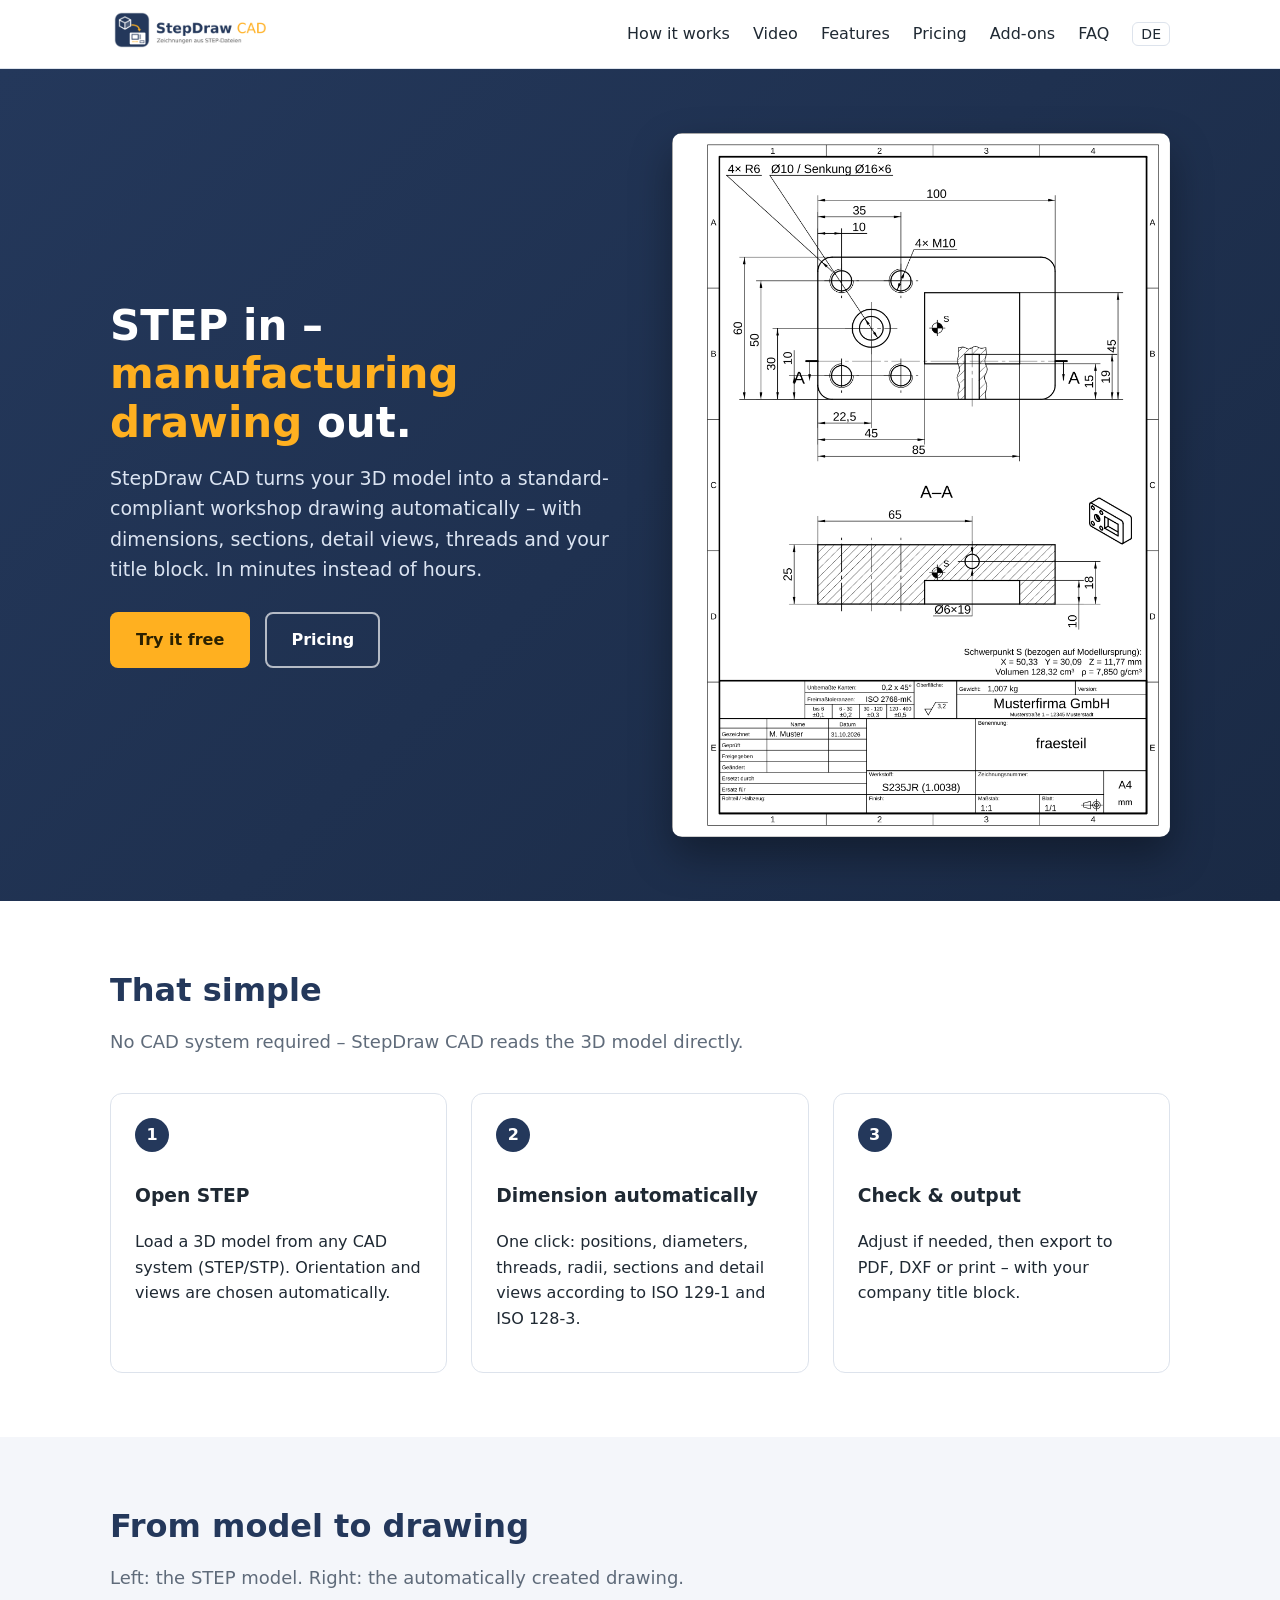
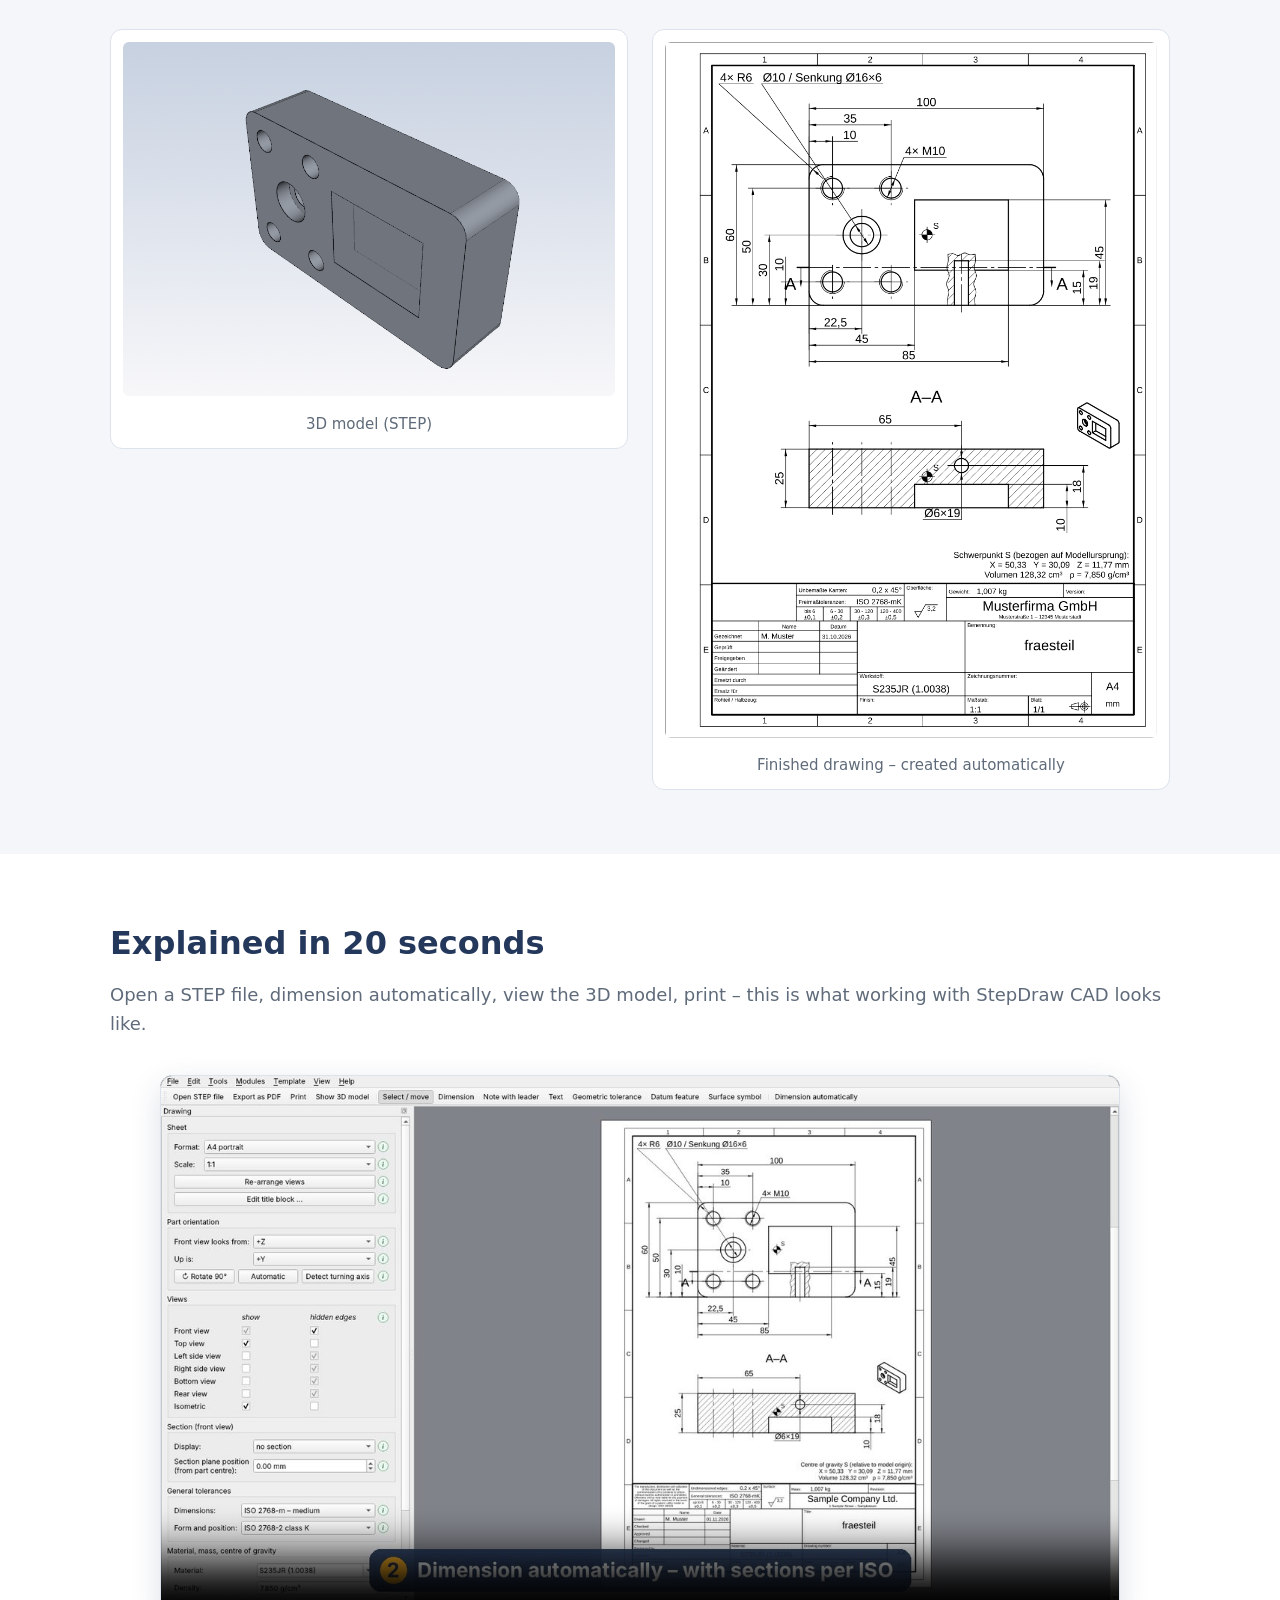
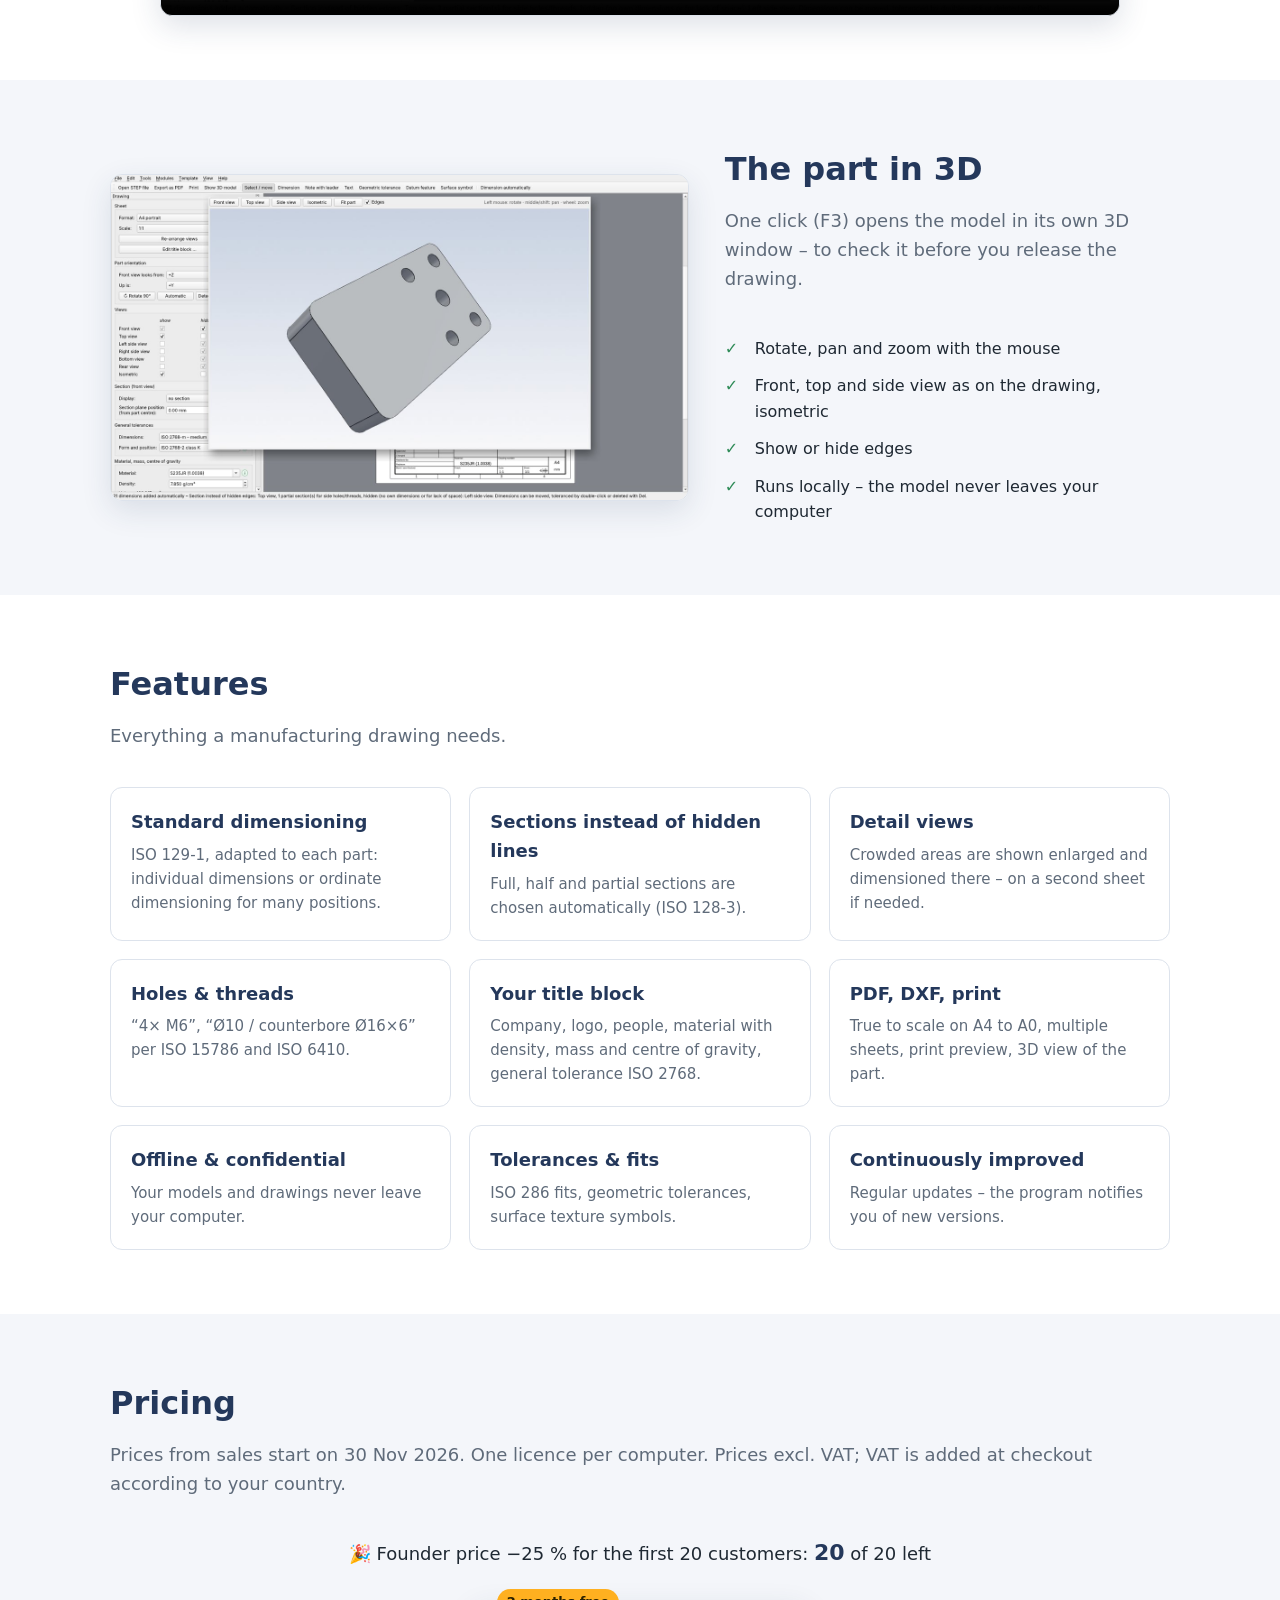
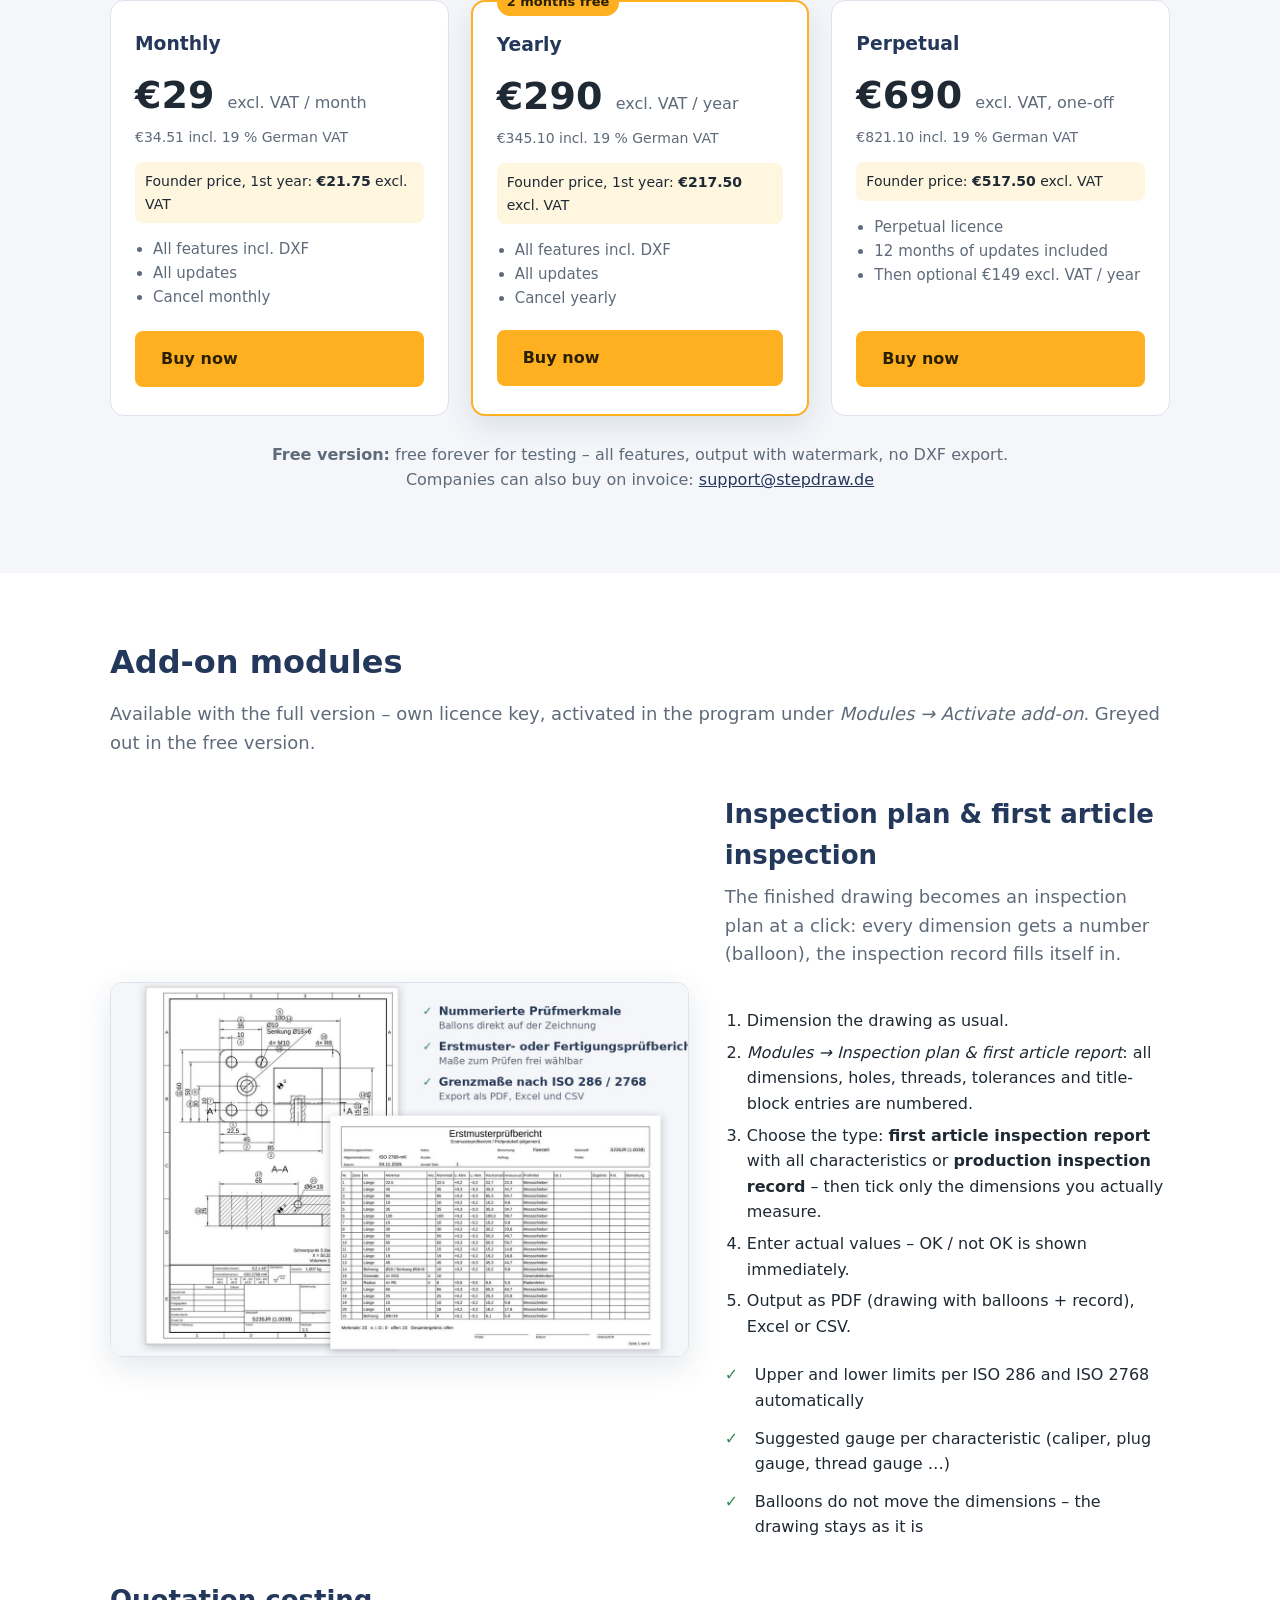
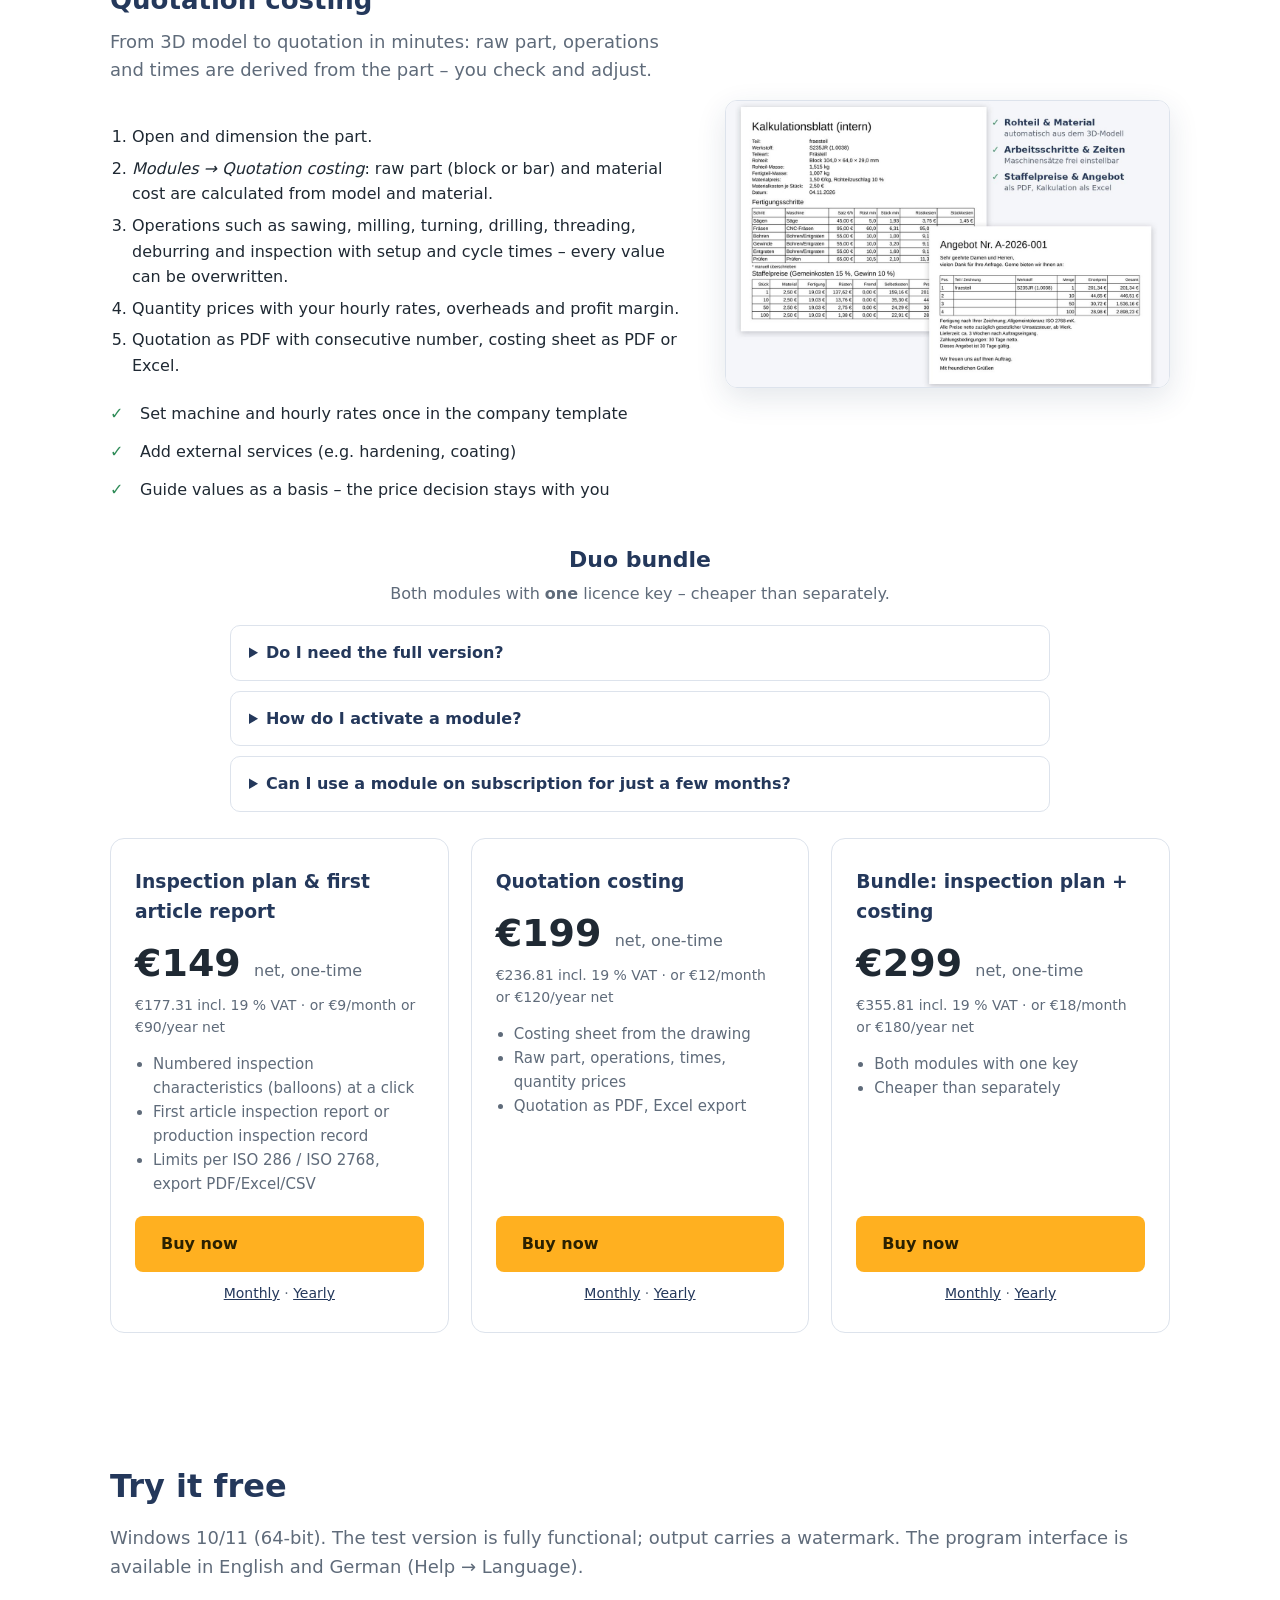
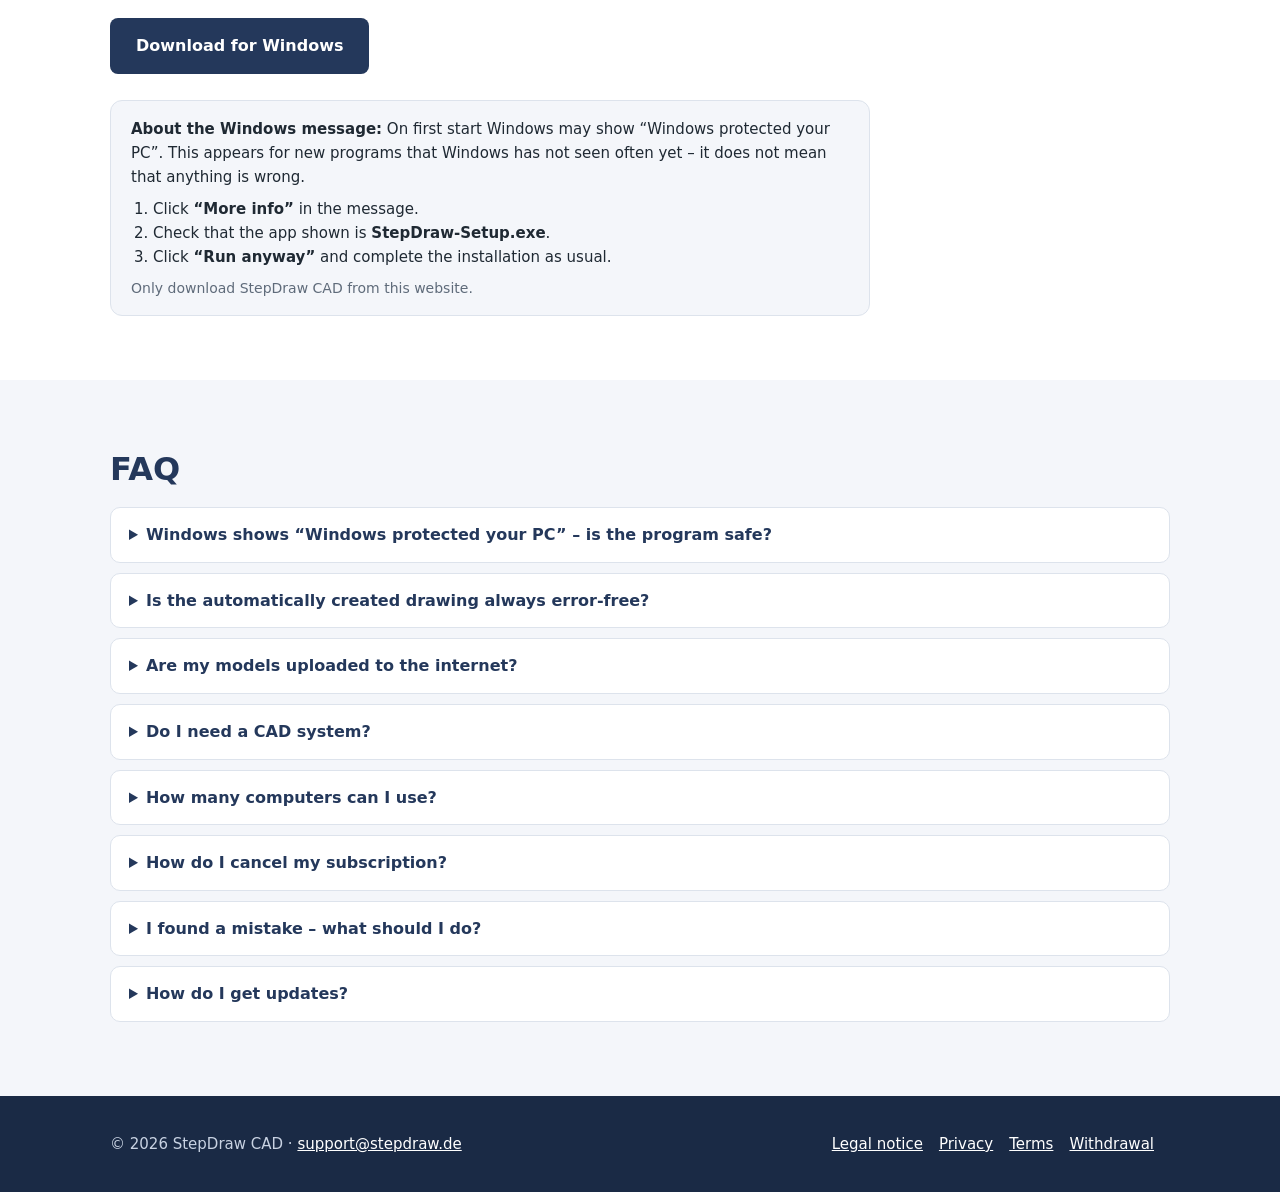
==== commit 1661452b: "Add files via upload" ====
--- a/en/index.html
+++ b/en/index.html
@@ -226,10 +226,21 @@
   <p class="sub">Windows 10/11 (64-bit). The test version is fully functional; output carries a watermark. The program interface is available in English and German (Help → Language).</p>
   <a class="btn btn-dark" href="#" id="download-link">Download for Windows</a>
   <span style="margin-left:14px;color:var(--muted)">or from the <a href="#" id="store-link">Microsoft Store</a></span>
+  <div class="smartscreen">
+    <p><b>About the Windows message:</b> On first start Windows may show “Windows protected your PC”. This appears for new programs that Windows has not seen often yet – it does not mean that anything is wrong.</p>
+    <ol>
+      <li>Click <b>“More info”</b> in the message.</li>
+      <li>Check that the app shown is <b>StepDraw-Setup.exe</b>.</li>
+      <li>Click <b>“Run anyway”</b> and complete the installation as usual.</li>
+    </ol>
+    <p class="small">Only download StepDraw CAD from this website.</p>
+  </div>
 </div></section>
 
 <section id="faq" class="soft"><div class="wrap">
   <h2>FAQ</h2>
+  <details><summary>Windows shows “Windows protected your PC” – is the program safe?</summary>
+    <p>This message (Microsoft Defender SmartScreen) appears for new programs that Windows has rarely seen. Click “More info” and then “Run anyway”. Only download the program from stepdraw.de.</p></details>
   <details><summary>Is the automatically created drawing always error-free?</summary>
     <p>StepDraw CAD does most of the work for you and improves with every update. Like any automation, it cannot solve every special case perfectly (e.g. inaccurate models or special manufacturing requirements). Please check every drawing before using it for production and complete it where necessary – responsibility for the drawing remains with the designer.</p></details>
   <details><summary>Are my models uploaded to the internet?</summary>
--- a/style.css
+++ b/style.css
@@ -127,3 +127,10 @@
 .module-paket p { margin: 0; color: var(--muted); }
 .module-faq { max-width: 820px; margin: 0 auto 26px; }
 @media (max-width: 800px) { .module.rev img { order: 0; } }
+
+/* Hinweis Windows SmartScreen */
+.smartscreen { max-width: 760px; margin: 26px 0 0; text-align: left; background: var(--bg-soft); border: 1px solid var(--border);
+  border-radius: 12px; padding: 16px 20px; font-size: 15px; }
+.smartscreen p { margin: 0 0 8px; }
+.smartscreen ol { margin: 0 0 8px; padding-left: 22px; }
+.smartscreen .small { color: var(--muted); font-size: 14px; margin: 0; }
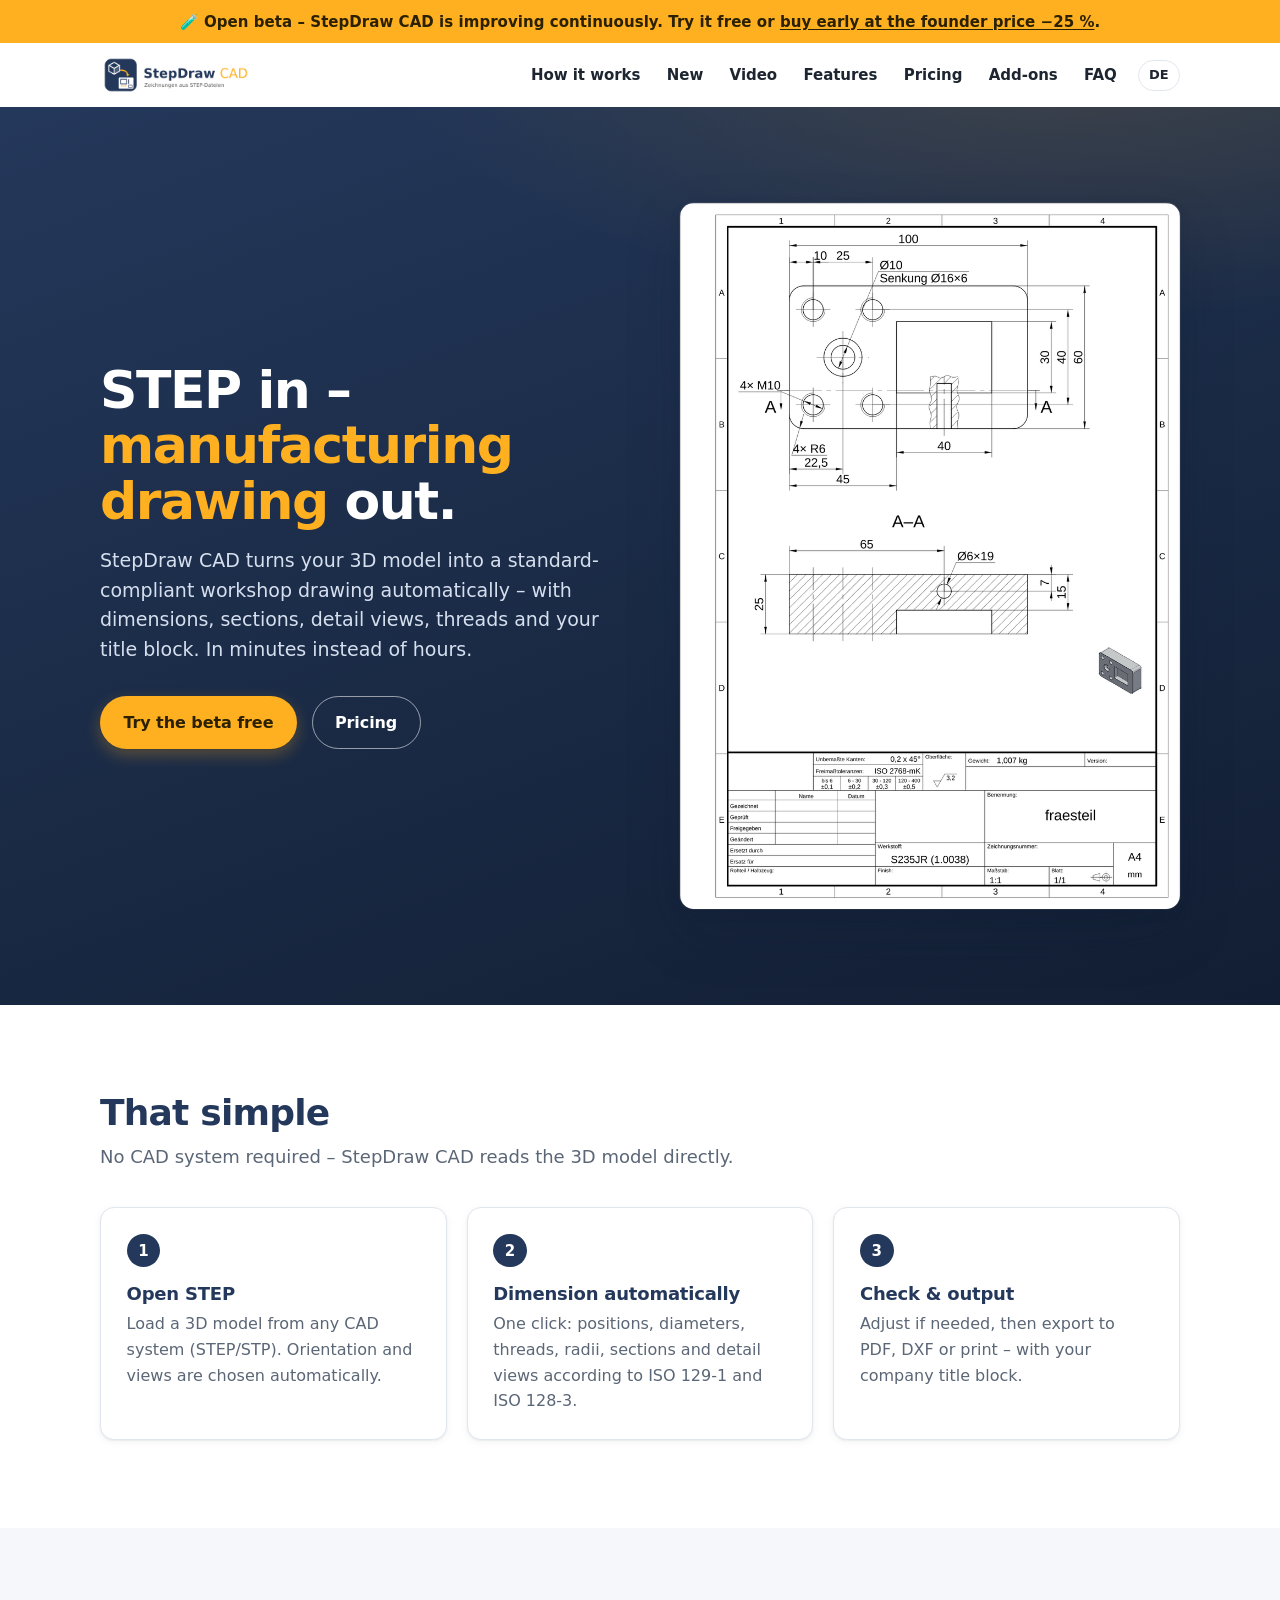
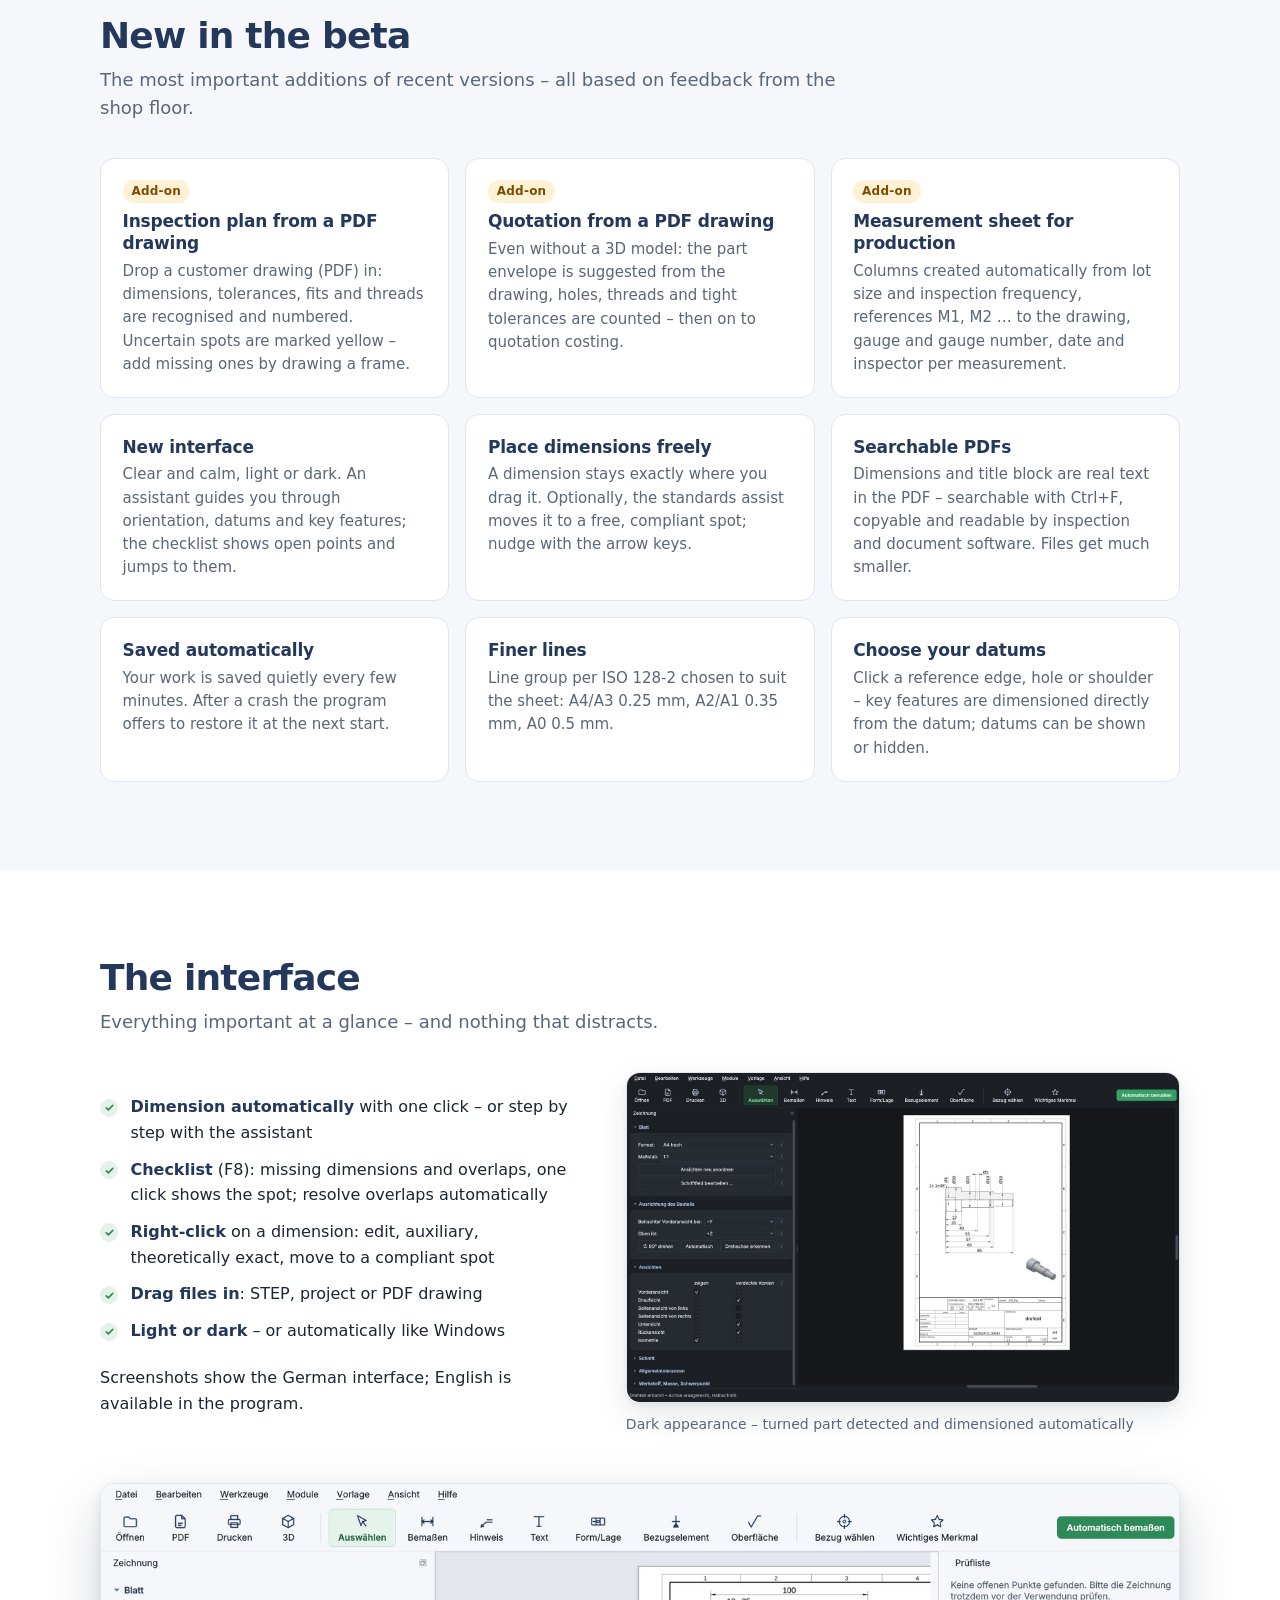
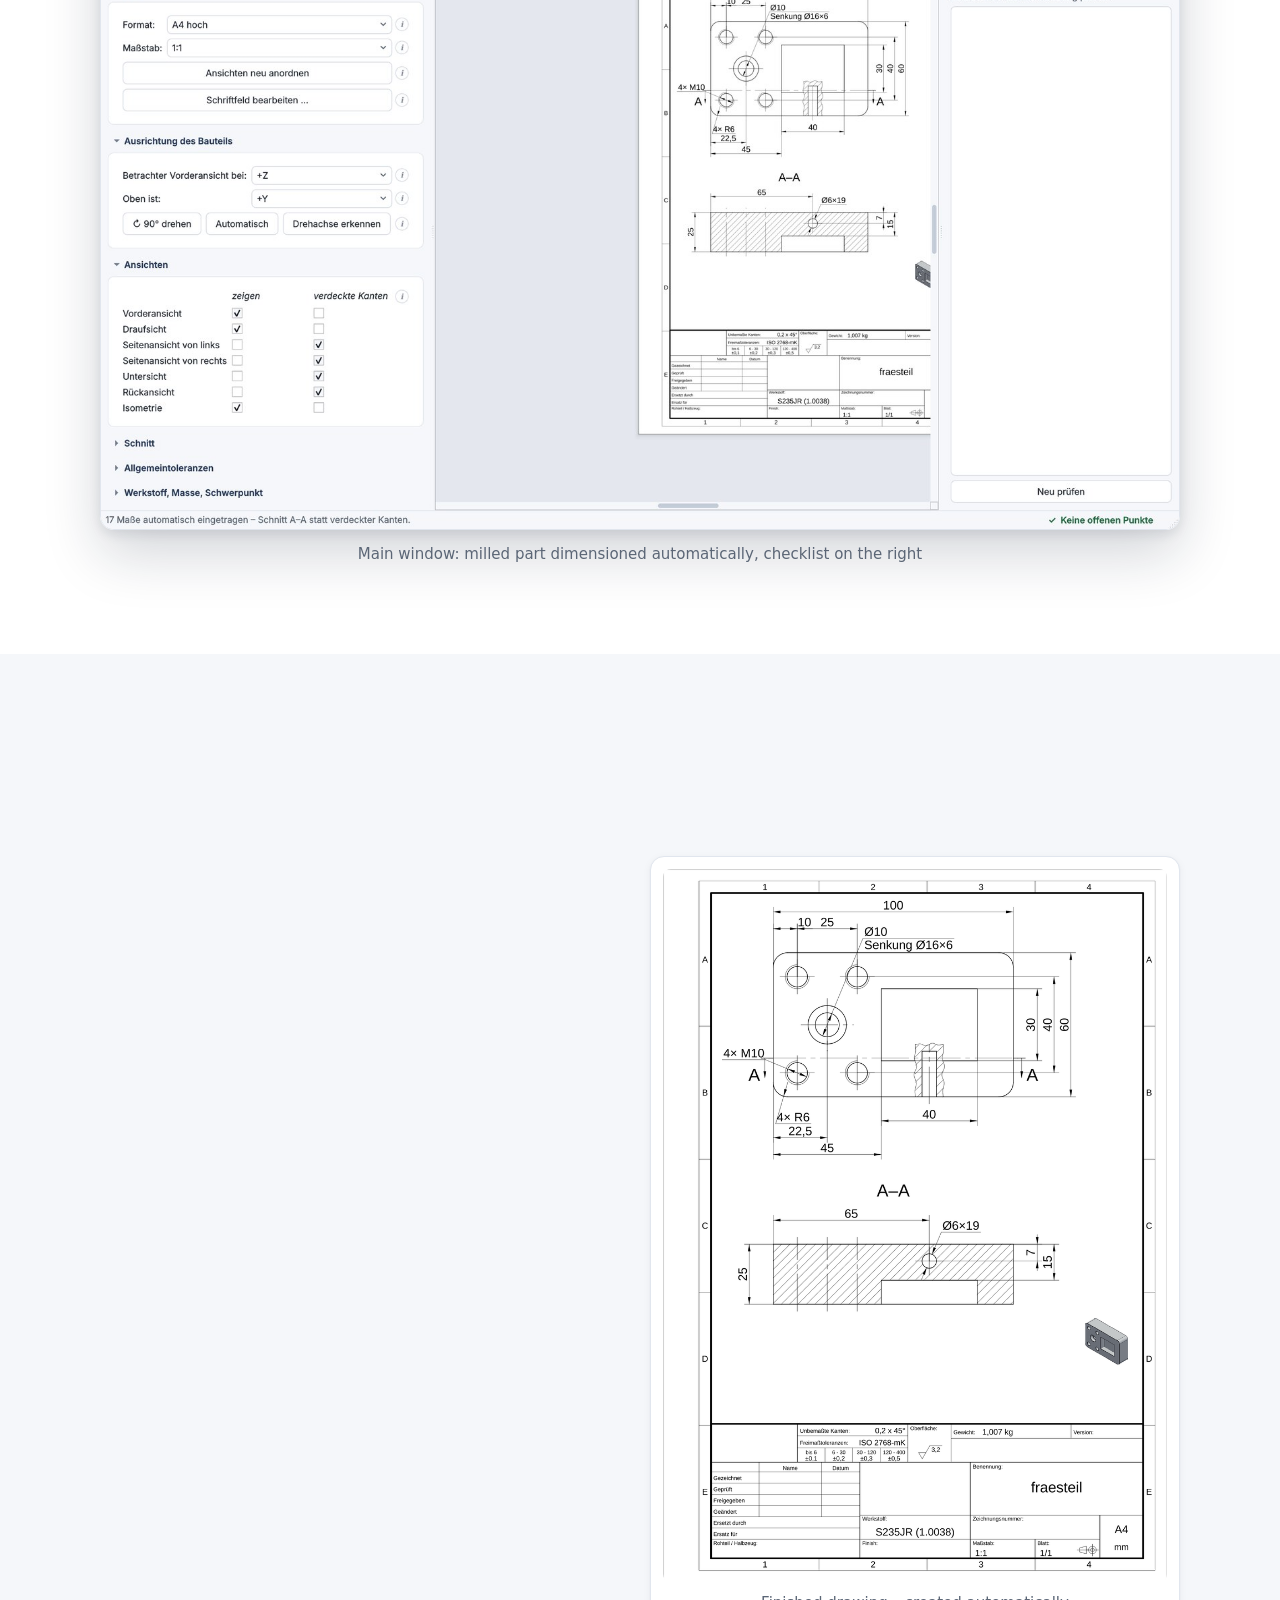
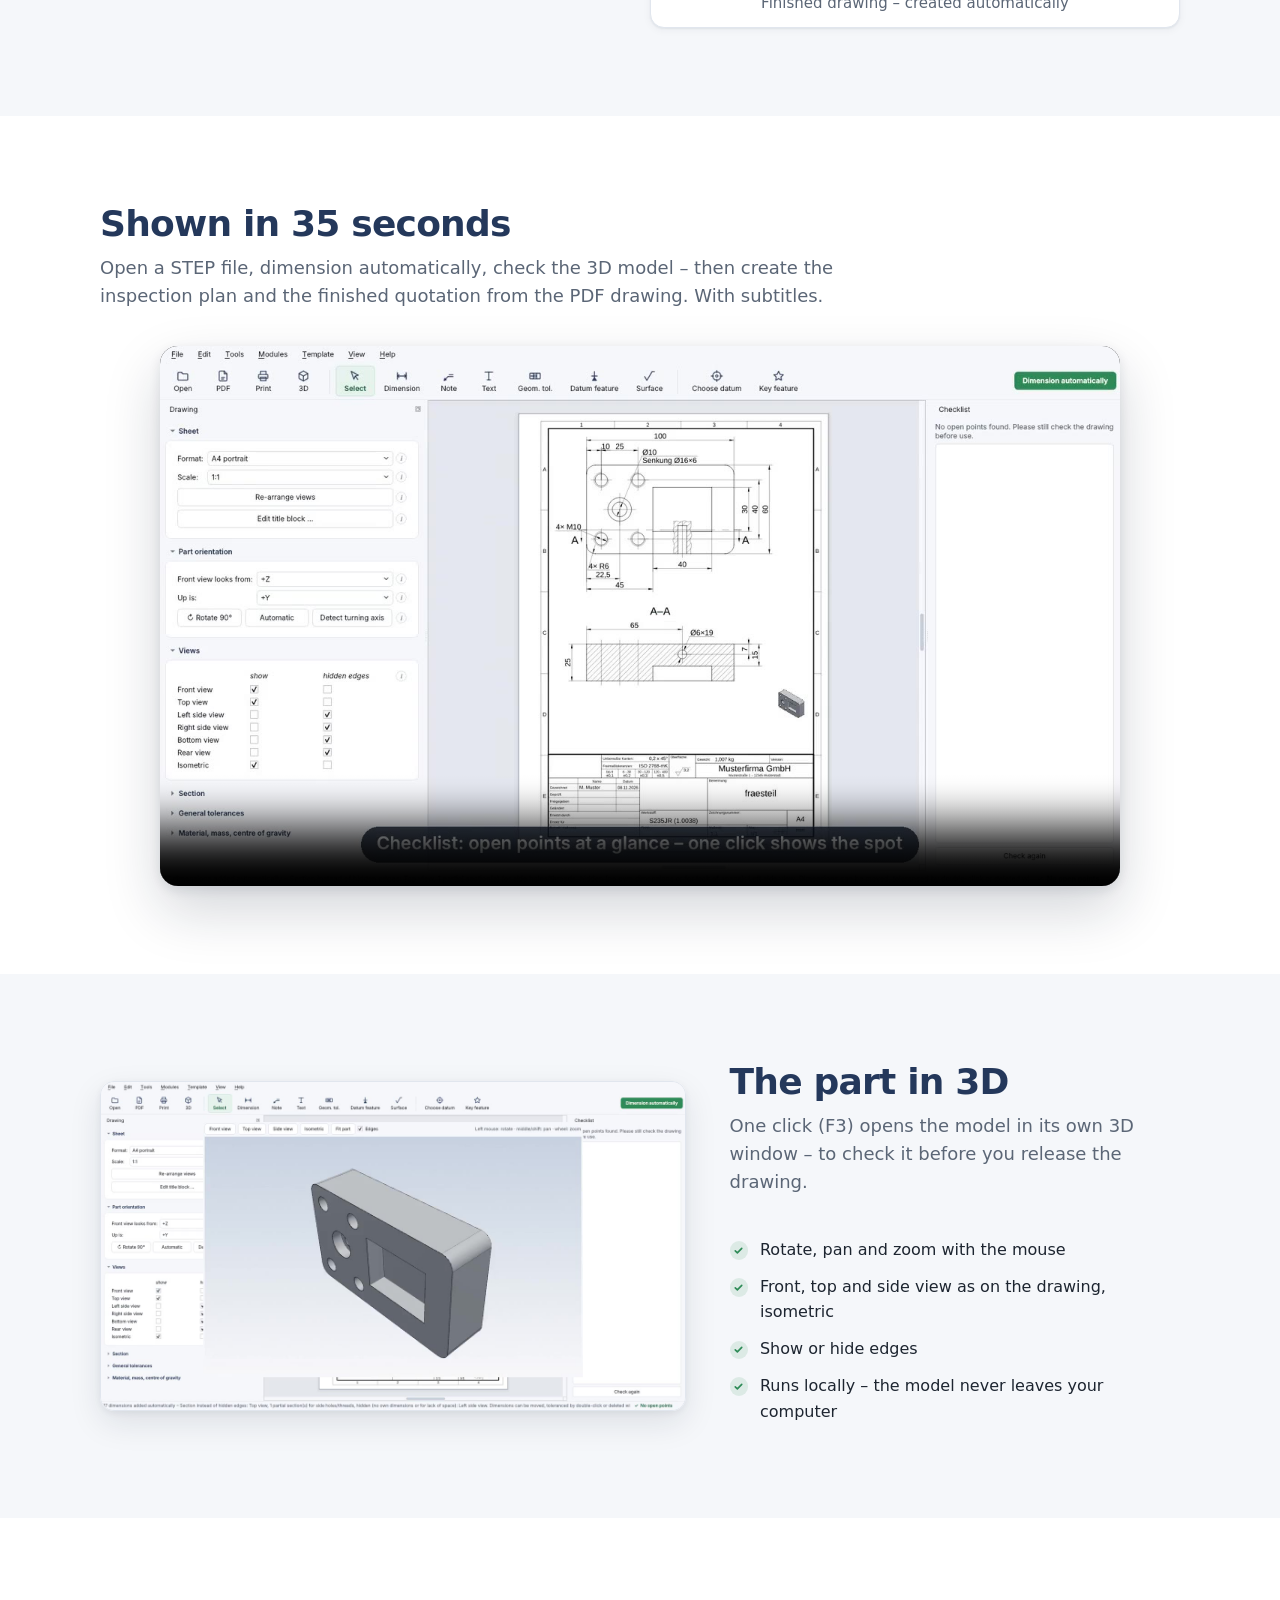
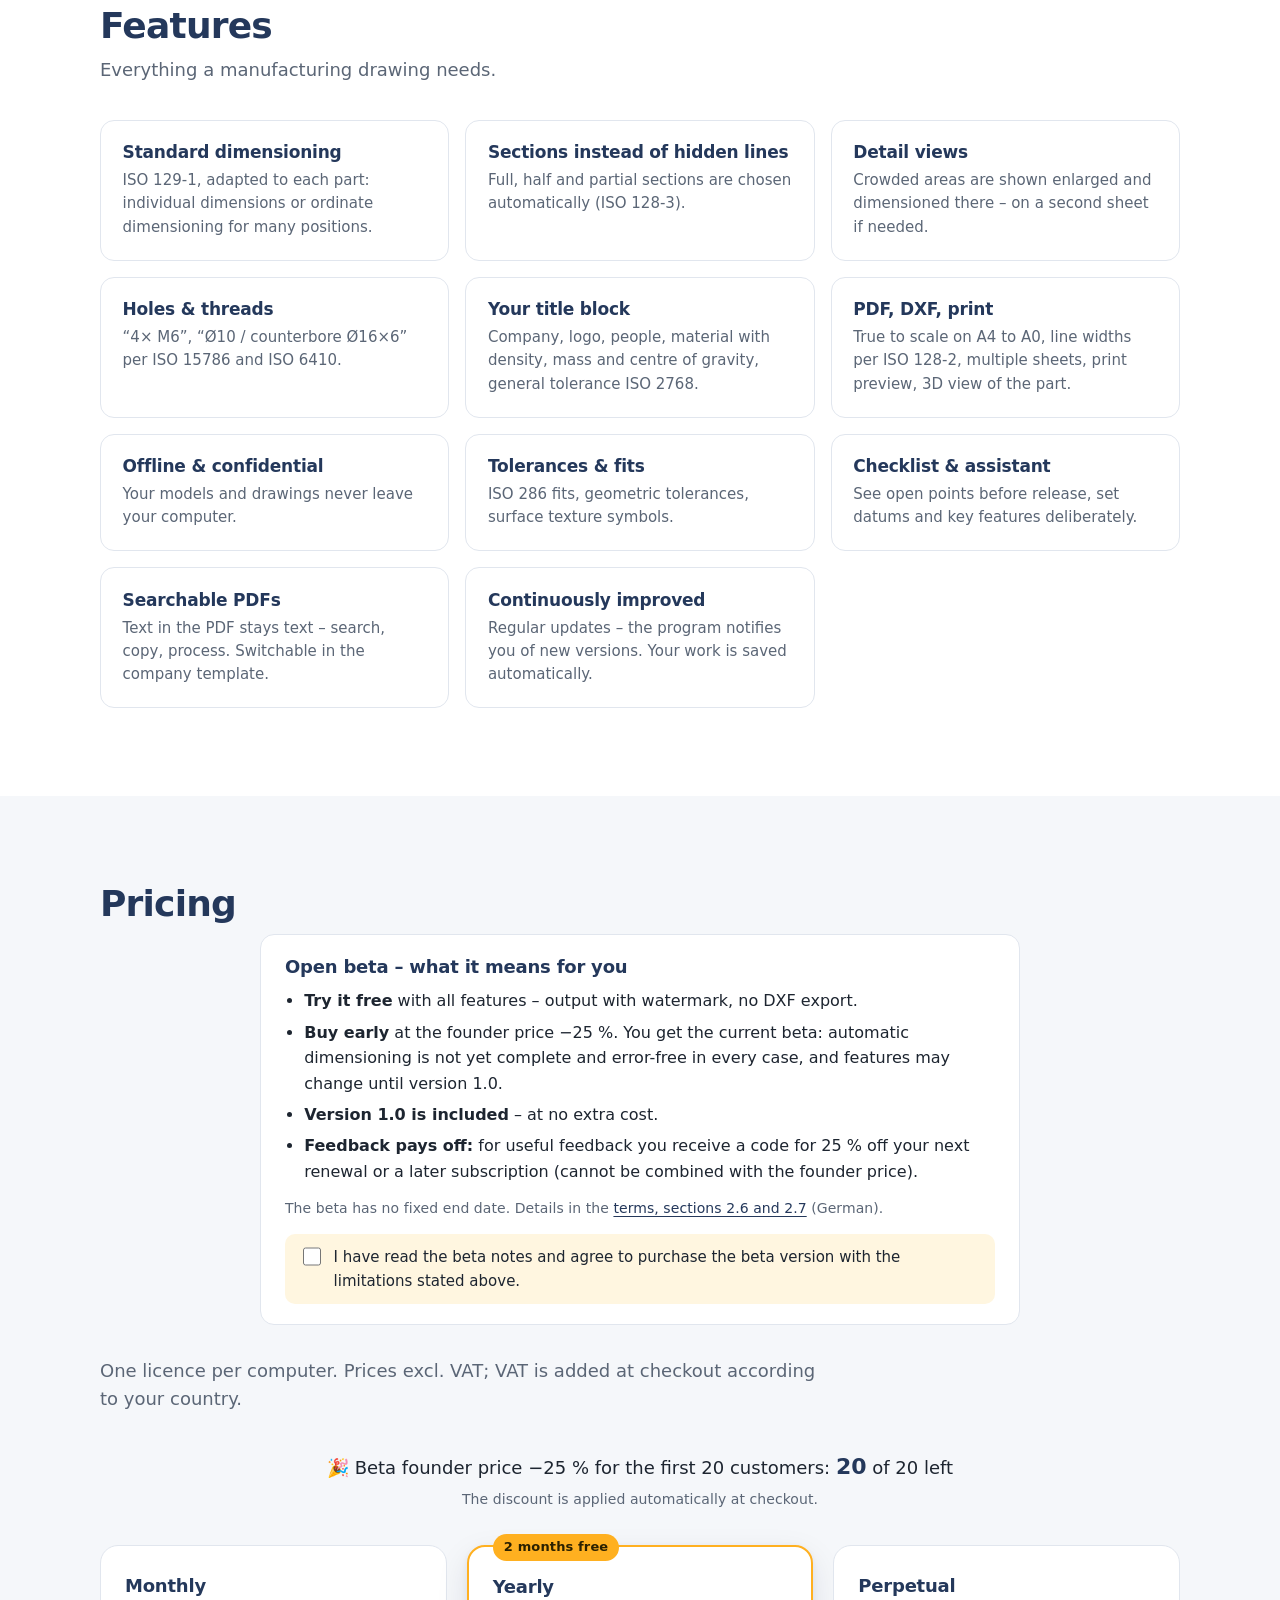
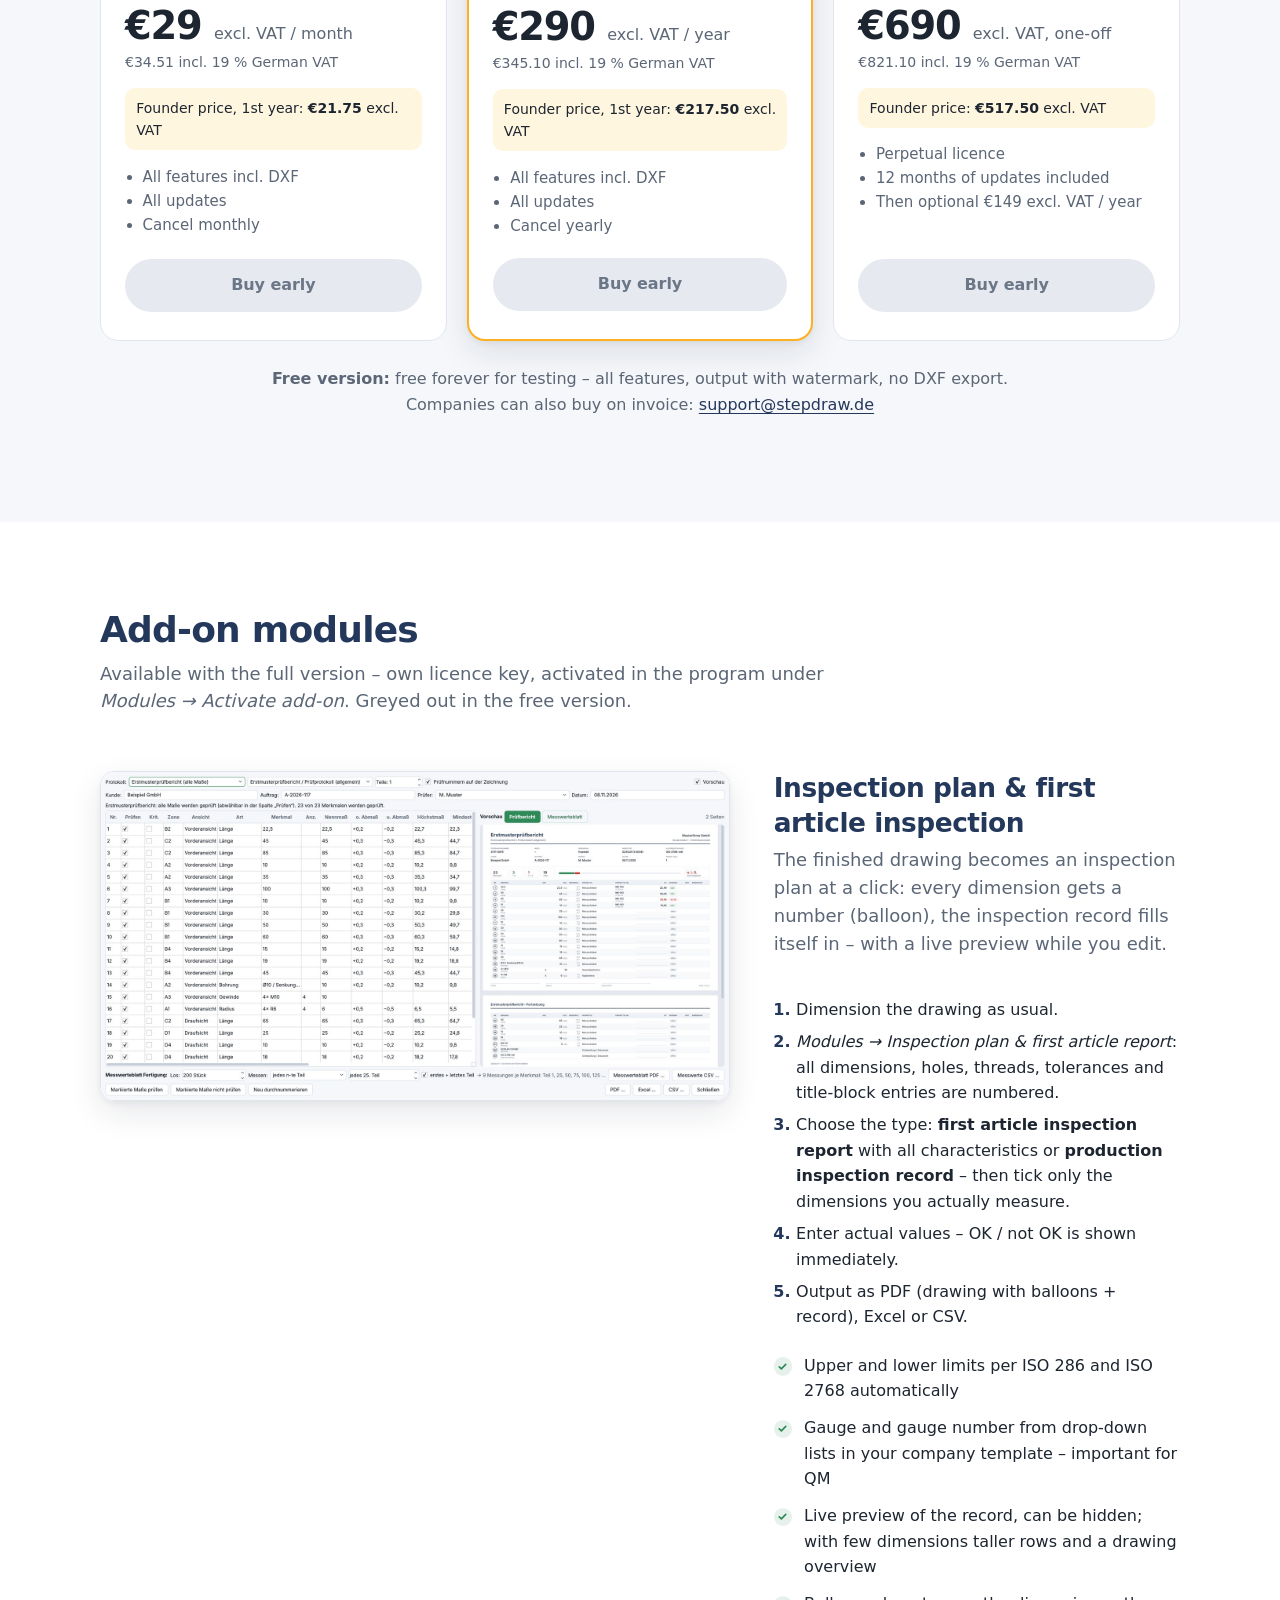
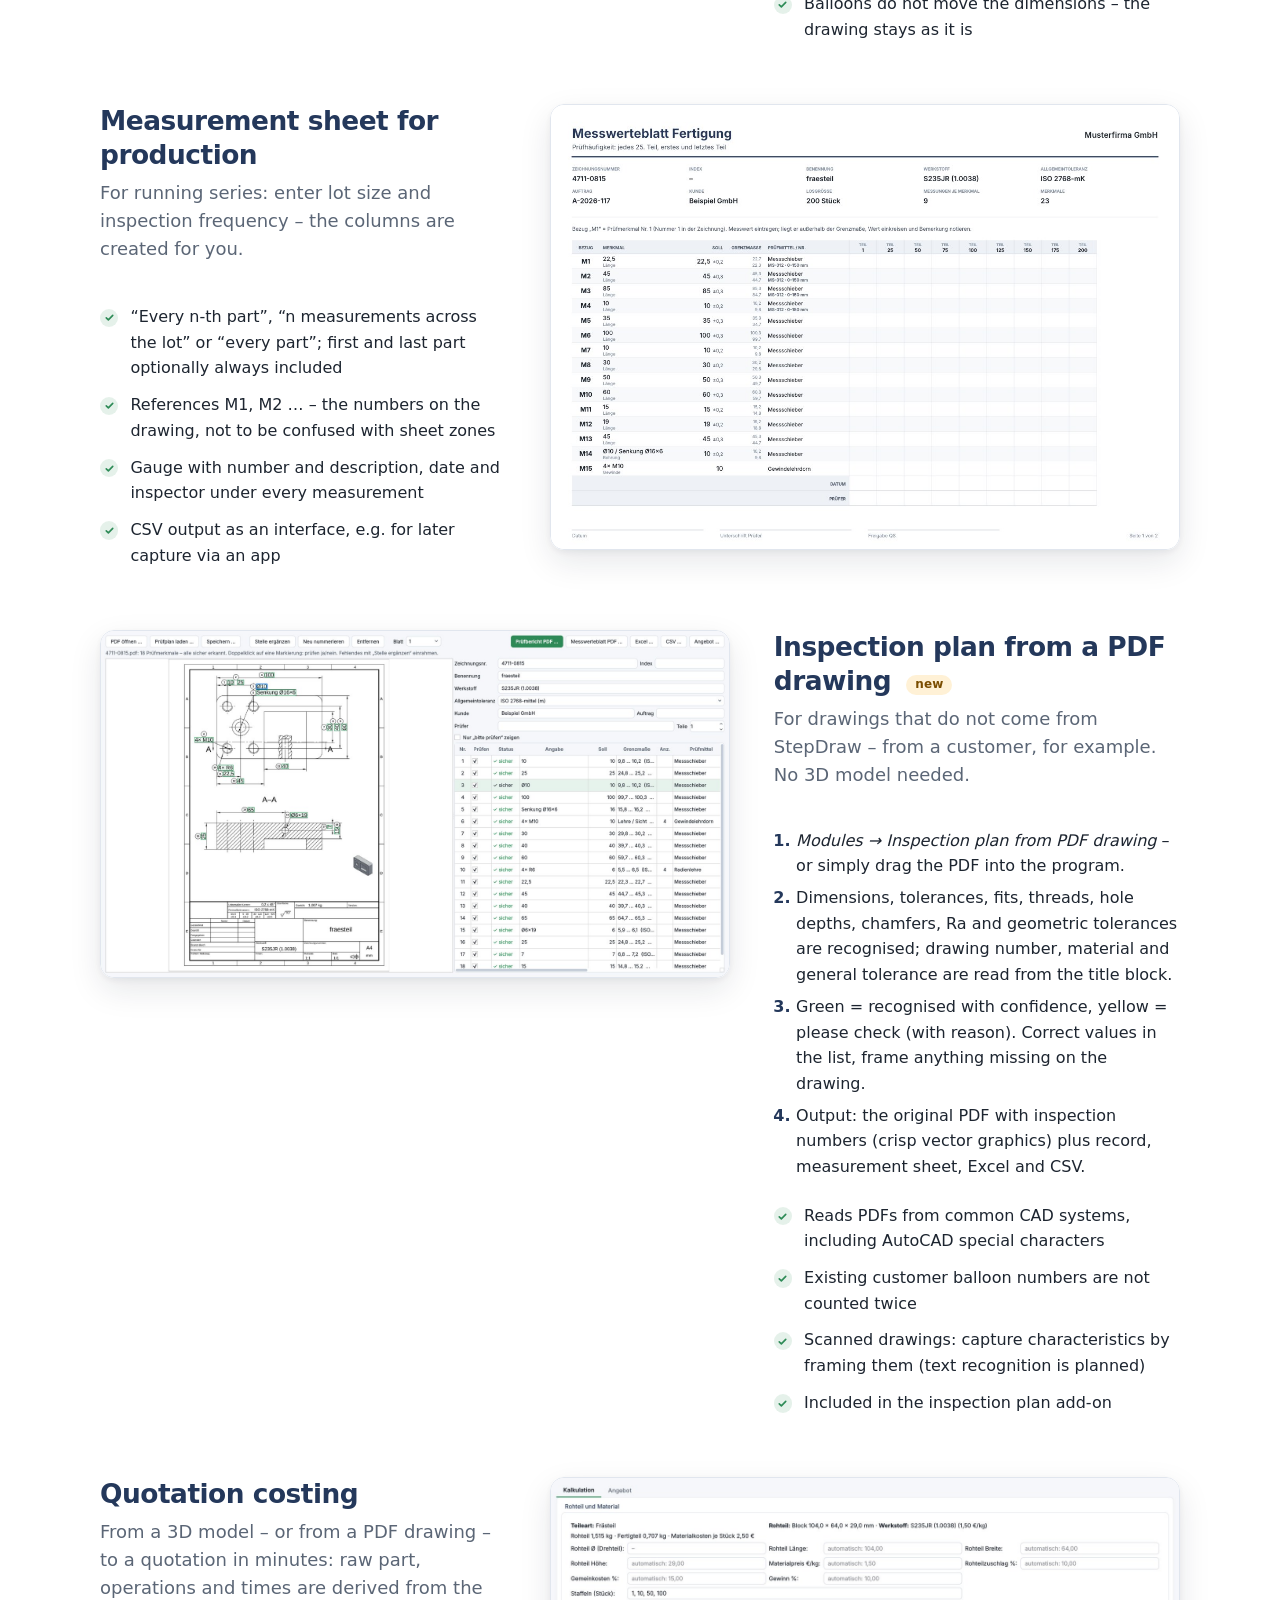
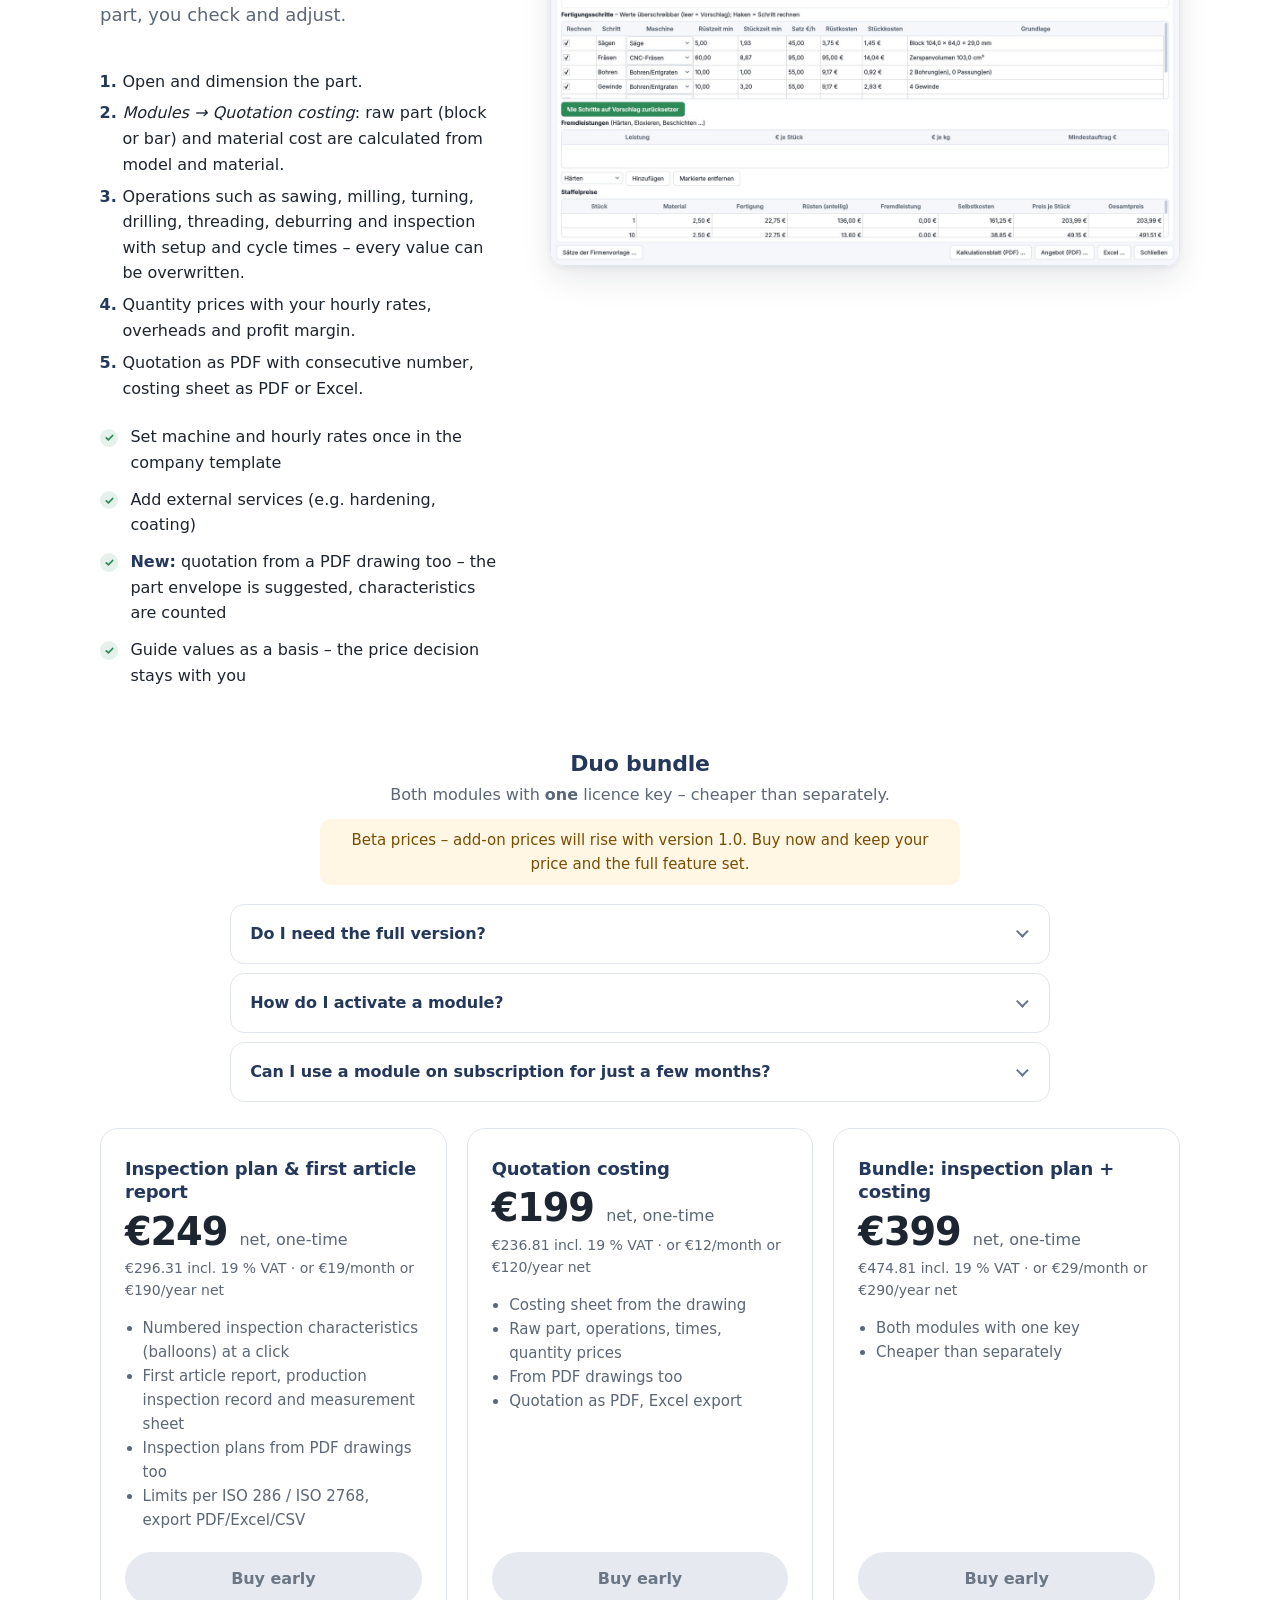
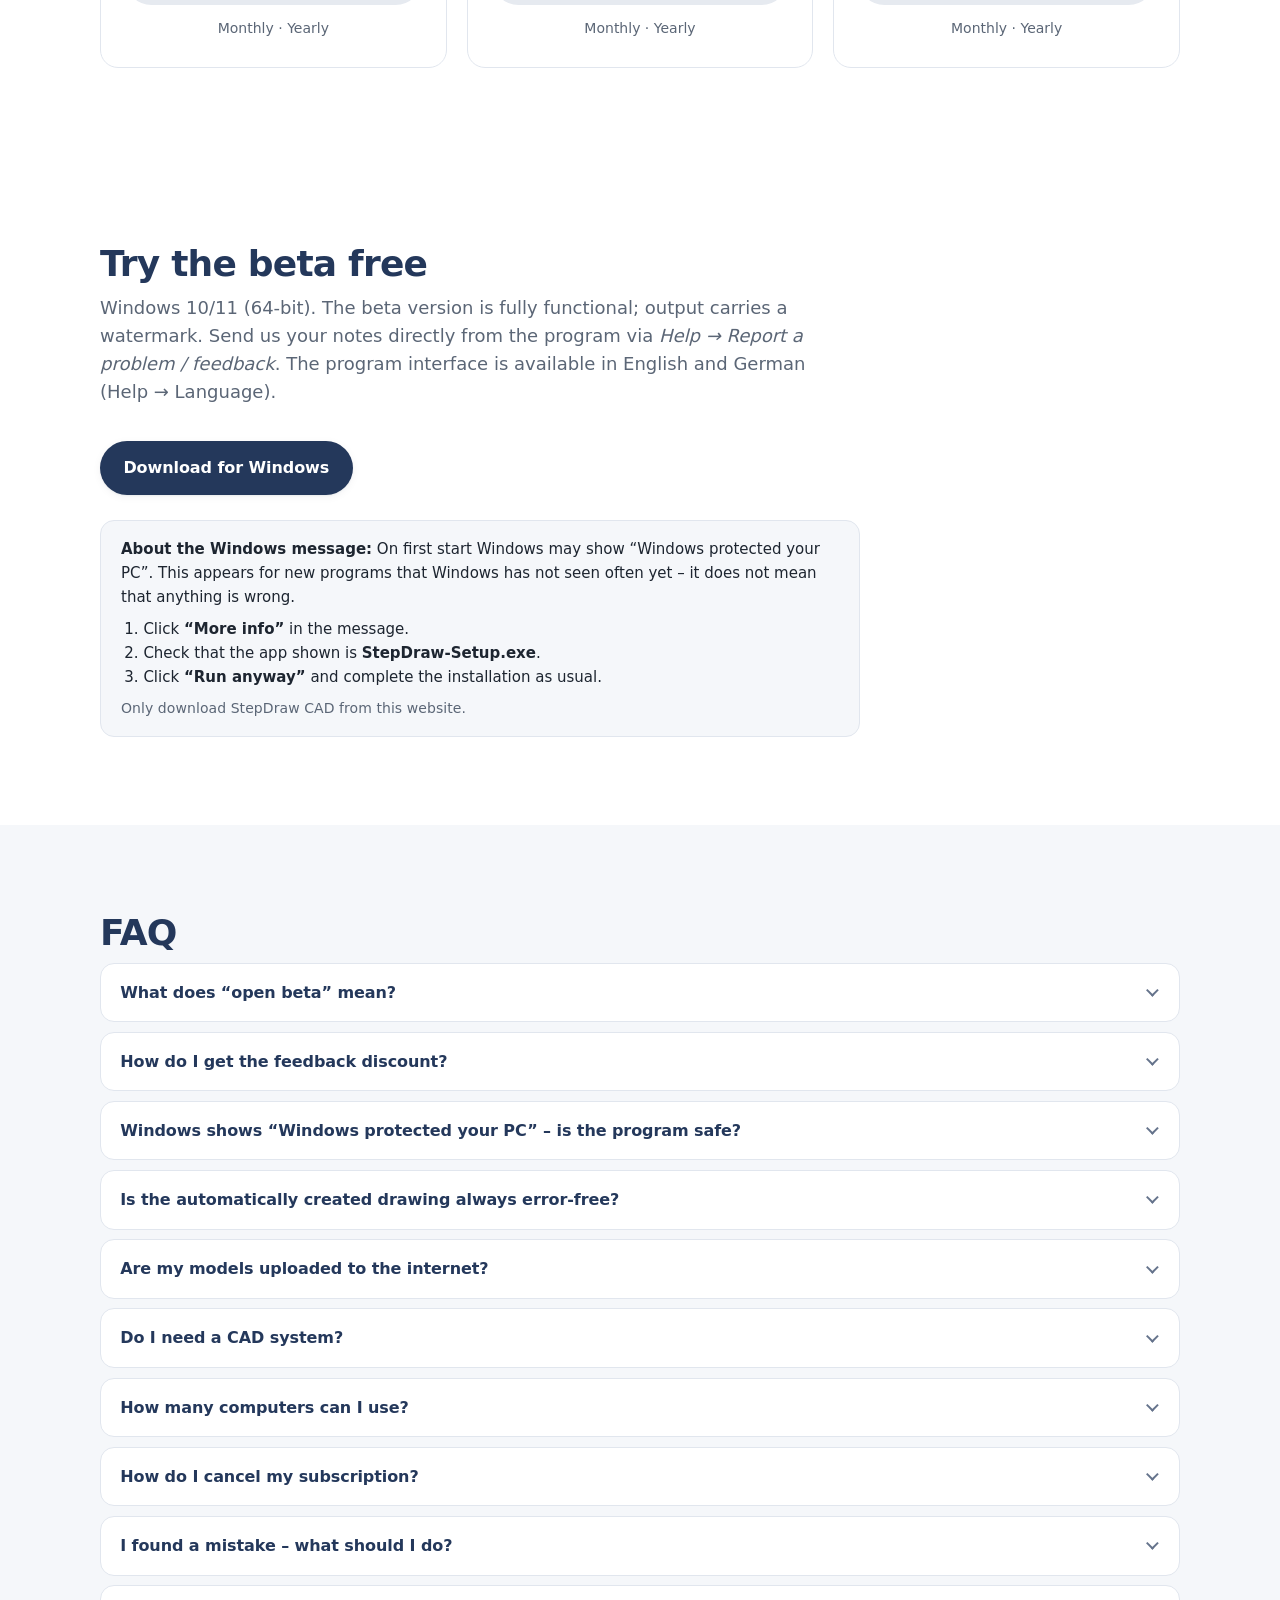
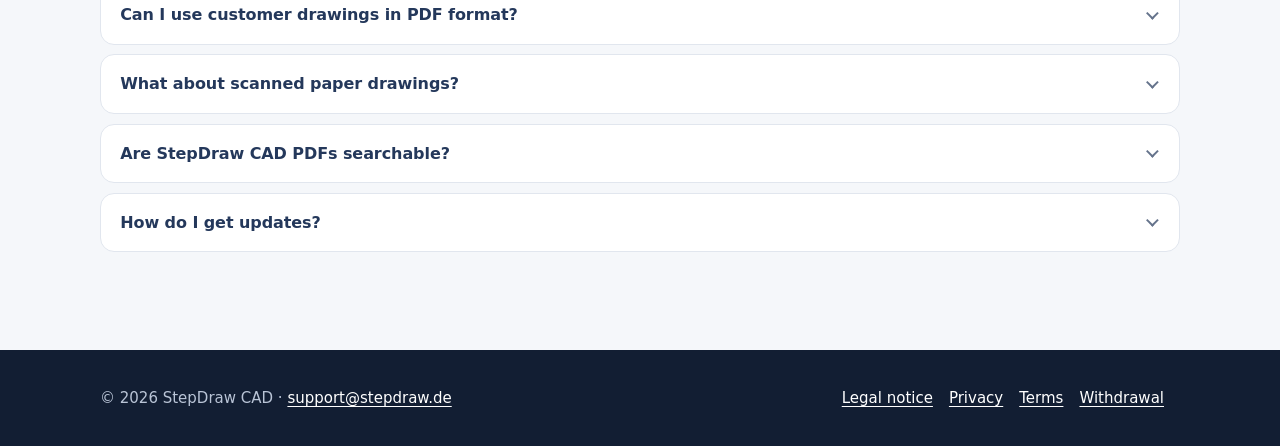
==== commit a49fd1be: "Add files via upload" ====
--- a/en/index.html
+++ b/en/index.html
@@ -4,18 +4,33 @@
 <meta charset="utf-8">
 <meta name="viewport" content="width=device-width, initial-scale=1">
 <title>StepDraw CAD – Manufacturing drawings from STEP files</title>
-<meta name="description" content="StepDraw CAD automatically creates standard-compliant manufacturing drawings from STEP files – dimensioned, with sections and detail views – as PDF and DXF.">
+<meta name="description" content="StepDraw CAD automatically creates standard-compliant manufacturing drawings from STEP files – dimensioned, with sections and detail views – as PDF and DXF. Plus inspection plans, measurement sheets and quotations, also from existing PDF drawings.">
 <link rel="icon" href="../assets/favicon.png">
+<link rel="canonical" href="https://stepdraw.de/en/">
+<link rel="alternate" hreflang="de" href="https://stepdraw.de/">
+<link rel="alternate" hreflang="en" href="https://stepdraw.de/en/">
+<meta property="og:type" content="website">
+<meta property="og:site_name" content="StepDraw CAD">
+<meta property="og:locale" content="en_GB">
+<meta property="og:url" content="https://stepdraw.de/en/">
+<meta property="og:title" content="StepDraw CAD – STEP in, manufacturing drawing out">
+<meta property="og:description" content="Standard-compliant manufacturing drawings automatically from STEP files – plus inspection plans, measurement sheets and quotations, also from PDF drawings. Open beta, try it free.">
+<meta property="og:image" content="https://stepdraw.de/assets/og_en.jpg">
+<meta property="og:image:width" content="1200">
+<meta property="og:image:height" content="630">
+<meta property="og:image:alt" content="StepDraw CAD with an automatically dimensioned manufacturing drawing">
+<meta name="twitter:card" content="summary_large_image">
 <link rel="stylesheet" href="../style.css">
 </head>
 <body>
 
-<div class="banner">🚧 Beta phase – sales start on <span class="launch">30 Nov 2026</span>. Until then StepDraw CAD is available free of charge as a test version.</div>
+<div class="banner">🧪 Open beta – StepDraw CAD is improving continuously. Try it free or <a href="#pricing">buy early at the founder price −25&nbsp;%</a>.</div>
 
 <header class="top"><div class="wrap">
   <a href="#"><img class="logo" src="../assets/logo.png" alt="StepDraw CAD"></a>
   <nav>
     <a href="#how">How it works</a>
+    <a href="#new">New</a>
     <a href="#video">Video</a>
     <a href="#features">Features</a>
     <a href="#pricing">Pricing</a>
@@ -29,10 +44,10 @@
   <div>
     <h1>STEP in –<br><span>manufacturing drawing</span> out.</h1>
     <p class="lead">StepDraw CAD turns your 3D model into a standard-compliant workshop drawing automatically – with dimensions, sections, detail views, threads and your title block. In minutes instead of hours.</p>
-    <a class="btn btn-primary" href="#download">Try it free</a>
+    <a class="btn btn-primary" href="#download">Try the beta free</a>
     <a class="btn btn-ghost" href="#pricing">Pricing</a>
   </div>
-  <img src="../assets/beispiel_fraesteil.png" alt="Automatically generated manufacturing drawing">
+  <img width="909" height="1285" src="../assets/beispiel_fraesteil.png" alt="Automatically generated manufacturing drawing">
 </div></section>
 
 <section id="how"><div class="wrap">
@@ -45,18 +60,53 @@
   </div>
 </div></section>
 
+<section id="new" class="soft"><div class="wrap">
+  <h2>New in the beta</h2>
+  <p class="sub">The most important additions of recent versions – all based on feedback from the shop floor.</p>
+  <div class="features news">
+    <div class="feature"><span class="badge">Add-on</span><h3>Inspection plan from a PDF drawing</h3><p>Drop a customer drawing (PDF) in: dimensions, tolerances, fits and threads are recognised and numbered. Uncertain spots are marked yellow – add missing ones by drawing a frame.</p></div>
+    <div class="feature"><span class="badge">Add-on</span><h3>Quotation from a PDF drawing</h3><p>Even without a 3D model: the part envelope is suggested from the drawing, holes, threads and tight tolerances are counted – then on to quotation costing.</p></div>
+    <div class="feature"><span class="badge">Add-on</span><h3>Measurement sheet for production</h3><p>Columns created automatically from lot size and inspection frequency, references M1, M2 … to the drawing, gauge and gauge number, date and inspector per measurement.</p></div>
+    <div class="feature"><h3>New interface</h3><p>Clear and calm, light or dark. An assistant guides you through orientation, datums and key features; the checklist shows open points and jumps to them.</p></div>
+    <div class="feature"><h3>Place dimensions freely</h3><p>A dimension stays exactly where you drag it. Optionally, the standards assist moves it to a free, compliant spot; nudge with the arrow keys.</p></div>
+    <div class="feature"><h3>Searchable PDFs</h3><p>Dimensions and title block are real text in the PDF – searchable with Ctrl+F, copyable and readable by inspection and document software. Files get much smaller.</p></div>
+    <div class="feature"><h3>Saved automatically</h3><p>Your work is saved quietly every few minutes. After a crash the program offers to restore it at the next start.</p></div>
+    <div class="feature"><h3>Finer lines</h3><p>Line group per ISO 128-2 chosen to suit the sheet: A4/A3 0.25 mm, A2/A1 0.35 mm, A0 0.5 mm.</p></div>
+    <div class="feature"><h3>Choose your datums</h3><p>Click a reference edge, hole or shoulder – key features are dimensioned directly from the datum; datums can be shown or hidden.</p></div>
+  </div>
+</div></section>
+
+<section id="interface"><div class="wrap">
+  <h2>The interface</h2>
+  <p class="sub">Everything important at a glance – and nothing that distracts.</p>
+  <div class="split rev-ui">
+    <figure class="side-shot"><img width="1600" height="956" src="../assets/app_dunkel.jpg" alt="StepDraw CAD in dark appearance with a turned part" loading="lazy"><figcaption>Dark appearance – turned part detected and dimensioned automatically</figcaption></figure>
+    <div>
+      <ul class="checks">
+        <li><b>Dimension automatically</b> with one click – or step by step with the assistant</li>
+        <li><b>Checklist</b> (F8): missing dimensions and overlaps, one click shows the spot; resolve overlaps automatically</li>
+        <li><b>Right-click</b> on a dimension: edit, auxiliary, theoretically exact, move to a compliant spot</li>
+        <li><b>Drag files in</b>: STEP, project or PDF drawing</li>
+        <li><b>Light or dark</b> – or automatically like Windows</li>
+      </ul>
+      <p class="small">Screenshots show the German interface; English is available in the program.</p>
+    </div>
+  </div>
+  <figure class="wide-shot"><img width="1600" height="956" src="../assets/app_hell.jpg" alt="StepDraw CAD with a dimensioned milled part and the checklist" loading="lazy"><figcaption>Main window: milled part dimensioned automatically, checklist on the right</figcaption></figure>
+</div></section>
+
 <section class="soft"><div class="wrap">
   <h2>From model to drawing</h2>
   <p class="sub">Left: the STEP model. Right: the automatically created drawing.</p>
   <div class="compare">
-    <figure><img src="../assets/modell_fraesteil.png" alt="3D model"><figcaption>3D model (STEP)</figcaption></figure>
-    <figure><img src="../assets/beispiel_fraesteil.png" alt="Finished drawing"><figcaption>Finished drawing – created automatically</figcaption></figure>
+    <figure><img width="920" height="663" src="../assets/modell_fraesteil.png" alt="3D model"><figcaption>3D model (STEP)</figcaption></figure>
+    <figure><img width="909" height="1285" src="../assets/beispiel_fraesteil.png" alt="Finished drawing"><figcaption>Finished drawing – created automatically</figcaption></figure>
   </div>
 </div></section>
 
 <section id="video"><div class="wrap">
-  <h2>Explained in 20 seconds</h2>
-  <p class="sub">Open a STEP file, dimension automatically, view the 3D model, print – this is what working with StepDraw CAD looks like.</p>
+  <h2>Shown in 35 seconds</h2>
+  <p class="sub">Open a STEP file, dimension automatically, check the 3D model – then create the inspection plan and the finished quotation from the PDF drawing. With subtitles.</p>
   <div class="video"><video controls playsinline preload="none" poster="../assets/video_poster_en.jpg">
     <source src="../assets/demo_en.mp4" type="video/mp4">
     Your browser cannot play the video – <a href="../assets/demo_en.mp4">download it here</a>.
@@ -64,7 +114,7 @@
 </div></section>
 
 <section class="soft"><div class="wrap split">
-  <img src="../assets/ansicht_3d_en.jpg" alt="3D view of the part in StepDraw CAD" loading="lazy">
+  <img width="1280" height="720" src="../assets/ansicht_3d_en.jpg" alt="3D view of the part in StepDraw CAD" loading="lazy">
   <div>
     <h2>The part in 3D</h2>
     <p class="sub left">One click (F3) opens the model in its own 3D window – to check it before you release the drawing.</p>
@@ -86,48 +136,56 @@
     <div class="feature"><h3>Detail views</h3><p>Crowded areas are shown enlarged and dimensioned there – on a second sheet if needed.</p></div>
     <div class="feature"><h3>Holes &amp; threads</h3><p>“4× M6”, “Ø10 / counterbore Ø16×6” per ISO 15786 and ISO 6410.</p></div>
     <div class="feature"><h3>Your title block</h3><p>Company, logo, people, material with density, mass and centre of gravity, general tolerance ISO 2768.</p></div>
-    <div class="feature"><h3>PDF, DXF, print</h3><p>True to scale on A4 to A0, multiple sheets, print preview, 3D view of the part.</p></div>
+    <div class="feature"><h3>PDF, DXF, print</h3><p>True to scale on A4 to A0, line widths per ISO 128-2, multiple sheets, print preview, 3D view of the part.</p></div>
     <div class="feature"><h3>Offline &amp; confidential</h3><p>Your models and drawings never leave your computer.</p></div>
     <div class="feature"><h3>Tolerances &amp; fits</h3><p>ISO 286 fits, geometric tolerances, surface texture symbols.</p></div>
-    <div class="feature"><h3>Continuously improved</h3><p>Regular updates – the program notifies you of new versions.</p></div>
+    <div class="feature"><h3>Checklist &amp; assistant</h3><p>See open points before release, set datums and key features deliberately.</p></div>
+    <div class="feature"><h3>Searchable PDFs</h3><p>Text in the PDF stays text – search, copy, process. Switchable in the company template.</p></div>
+    <div class="feature"><h3>Continuously improved</h3><p>Regular updates – the program notifies you of new versions. Your work is saved automatically.</p></div>
   </div>
 </div></section>
 
 <section id="pricing" class="soft"><div class="wrap">
   <h2>Pricing</h2>
-  <div class="before-launch">
-    <p class="sub">Prices and our <b>founder offer</b> for the first customers will be published at sales start on <span class="launch">30 Nov 2026</span>.</p>
-    <p class="sub">Until then StepDraw CAD is available as a <b>free test version</b> – try it with your own models.</p>
-    <a class="btn btn-primary" href="#download">Try it free</a>
+  <div class="beta-box" id="beta">
+    <h3>Open beta – what it means for you</h3>
+    <ul>
+      <li><b>Try it free</b> with all features – output with watermark, no DXF export.</li>
+      <li><b>Buy early</b> at the founder price −25&nbsp;%. You get the current beta: automatic dimensioning is not yet complete and error-free in every case, and features may change until version 1.0.</li>
+      <li><b>Version 1.0 is included</b> – at no extra cost.</li>
+      <li><b>Feedback pays off:</b> for useful feedback you receive a code for 25&nbsp;% off your next renewal or a later subscription (cannot be combined with the founder price).</li>
+    </ul>
+    <p class="small">The beta has no fixed end date. Details in the <a href="../agb.html#beta">terms, sections 2.6 and 2.7</a> (German).</p>
+    <label class="beta-ok"><input type="checkbox" id="beta-ok"> I have read the beta notes and agree to purchase the beta version with the limitations stated above.</label>
   </div>
   <div class="after-launch">
-  <p class="sub">Prices from sales start on <span class="launch">30 Nov 2026</span>. One licence per computer. Prices excl. VAT; VAT is added at checkout according to your country.</p>
-  <p class="counter">🎉 Founder price −25 % for the first 20 customers: <b id="founders-left">20</b> of 20 left</p>
+  <p class="sub">One licence per computer. Prices excl. VAT; VAT is added at checkout according to your country.</p>
+  <p class="counter">🎉 Beta founder price −25&nbsp;% for the first 20 customers: <b id="founders-left">20</b> of 20 left<br><small>The discount is applied automatically at checkout.</small></p>
   <div class="prices">
     <div class="price">
       <h3>Monthly</h3>
       <div class="amount">€29 <small>excl. VAT / month</small></div>
-      <div class="gross">€34.51 incl. 19 % German VAT</div>
+      <div class="gross">€34.51 incl. 19&nbsp;% German VAT</div>
       <div class="founder">Founder price, 1st year: <b>€21.75</b> excl. VAT</div>
       <ul><li>All features incl. DXF</li><li>All updates</li><li>Cancel monthly</li></ul>
-      <a class="btn disabled" aria-disabled="true" data-buy="monthly">From 30 Nov 2026</a>
+      <a class="btn disabled" aria-disabled="true" data-buy="monthly">Buy early</a>
     </div>
     <div class="price best">
       <span class="tag">2 months free</span>
       <h3>Yearly</h3>
       <div class="amount">€290 <small>excl. VAT / year</small></div>
-      <div class="gross">€345.10 incl. 19 % German VAT</div>
+      <div class="gross">€345.10 incl. 19&nbsp;% German VAT</div>
       <div class="founder">Founder price, 1st year: <b>€217.50</b> excl. VAT</div>
       <ul><li>All features incl. DXF</li><li>All updates</li><li>Cancel yearly</li></ul>
-      <a class="btn disabled" aria-disabled="true" data-buy="yearly">From 30 Nov 2026</a>
+      <a class="btn disabled" aria-disabled="true" data-buy="yearly">Buy early</a>
     </div>
     <div class="price">
       <h3>Perpetual</h3>
       <div class="amount">€690 <small>excl. VAT, one-off</small></div>
-      <div class="gross">€821.10 incl. 19 % German VAT</div>
+      <div class="gross">€821.10 incl. 19&nbsp;% German VAT</div>
       <div class="founder">Founder price: <b>€517.50</b> excl. VAT</div>
       <ul><li>Perpetual licence</li><li>12 months of updates included</li><li>Then optional €149 excl. VAT / year</li></ul>
-      <a class="btn disabled" aria-disabled="true" data-buy="perpetual">From 30 Nov 2026</a>
+      <a class="btn disabled" aria-disabled="true" data-buy="perpetual">Buy early</a>
     </div>
   </div>
     </div>
@@ -139,10 +197,10 @@
   <p class="sub">Available with the full version – own licence key, activated in the program under <i>Modules → Activate add-on</i>. Greyed out in the free version.</p>
 
   <div class="module split">
-    <img src="../assets/modul_pruefplan.jpg" alt="Drawing with numbered inspection characteristics and first article inspection report" loading="lazy">
+    <img width="1600" height="836" src="../assets/modul_pruefplan.jpg" alt="Drawing with numbered inspection characteristics and first article inspection report" loading="lazy">
     <div>
       <h3>Inspection plan &amp; first article inspection</h3>
-      <p class="sub left">The finished drawing becomes an inspection plan at a click: every dimension gets a number (balloon), the inspection record fills itself in.</p>
+      <p class="sub left">The finished drawing becomes an inspection plan at a click: every dimension gets a number (balloon), the inspection record fills itself in – with a live preview while you edit.</p>
       <ol class="howto">
         <li>Dimension the drawing as usual.</li>
         <li><i>Modules → Inspection plan &amp; first article report</i>: all dimensions, holes, threads, tolerances and title-block entries are numbered.</li>
@@ -152,17 +210,52 @@
       </ol>
       <ul class="checks">
         <li>Upper and lower limits per ISO 286 and ISO 2768 automatically</li>
-        <li>Suggested gauge per characteristic (caliper, plug gauge, thread gauge …)</li>
+        <li>Gauge and gauge number from drop-down lists in your company template – important for QM</li>
+        <li>Live preview of the record, can be hidden; with few dimensions taller rows and a drawing overview</li>
         <li>Balloons do not move the dimensions – the drawing stays as it is</li>
       </ul>
     </div>
   </div>
 
   <div class="module split rev">
-    <img src="../assets/modul_kalkulation.jpg" alt="Costing sheet and quotation from StepDraw CAD" loading="lazy">
+    <img width="1188" height="840" src="../assets/messwerteblatt.jpg" alt="Measurement sheet for production with a column per inspected part" loading="lazy">
+    <div>
+      <h3>Measurement sheet for production</h3>
+      <p class="sub left">For running series: enter lot size and inspection frequency – the columns are created for you.</p>
+      <ul class="checks">
+        <li>“Every n-th part”, “n measurements across the lot” or “every part”; first and last part optionally always included</li>
+        <li>References M1, M2 … – the numbers on the drawing, not to be confused with sheet zones</li>
+        <li>Gauge with number and description, date and inspector under every measurement</li>
+        <li>CSV output as an interface, e.g. for later capture via an app</li>
+      </ul>
+    </div>
+  </div>
+
+  <div class="module split" id="pdf-inspection">
+    <img width="1600" height="882" src="../assets/pdf_pruefplan.jpg" alt="Inspection plan from a PDF drawing: recognised dimensions marked green and numbered" loading="lazy">
+    <div>
+      <h3>Inspection plan from a PDF drawing <span class="badge">new</span></h3>
+      <p class="sub left">For drawings that do not come from StepDraw – from a customer, for example. No 3D model needed.</p>
+      <ol class="howto">
+        <li><i>Modules → Inspection plan from PDF drawing</i> – or simply drag the PDF into the program.</li>
+        <li>Dimensions, tolerances, fits, threads, hole depths, chamfers, Ra and geometric tolerances are recognised; drawing number, material and general tolerance are read from the title block.</li>
+        <li>Green = recognised with confidence, yellow = please check (with reason). Correct values in the list, frame anything missing on the drawing.</li>
+        <li>Output: the original PDF with inspection numbers (crisp vector graphics) plus record, measurement sheet, Excel and CSV.</li>
+      </ol>
+      <ul class="checks">
+        <li>Reads PDFs from common CAD systems, including AutoCAD special characters</li>
+        <li>Existing customer balloon numbers are not counted twice</li>
+        <li>Scanned drawings: capture characteristics by framing them (text recognition is planned)</li>
+        <li>Included in the inspection plan add-on</li>
+      </ul>
+    </div>
+  </div>
+
+  <div class="module split rev">
+    <img width="1400" height="862" src="../assets/modul_kalkulation.jpg" alt="Costing sheet and quotation from StepDraw CAD" loading="lazy">
     <div>
       <h3>Quotation costing</h3>
-      <p class="sub left">From 3D model to quotation in minutes: raw part, operations and times are derived from the part – you check and adjust.</p>
+      <p class="sub left">From a 3D model – or from a PDF drawing – to a quotation in minutes: raw part, operations and times are derived from the part, you check and adjust.</p>
       <ol class="howto">
         <li>Open and dimension the part.</li>
         <li><i>Modules → Quotation costing</i>: raw part (block or bar) and material cost are calculated from model and material.</li>
@@ -173,6 +266,7 @@
       <ul class="checks">
         <li>Set machine and hourly rates once in the company template</li>
         <li>Add external services (e.g. hardening, coating)</li>
+        <li><b>New:</b> quotation from a PDF drawing too – the part envelope is suggested, characteristics are counted</li>
         <li>Guide values as a basis – the price decision stays with you</li>
       </ul>
     </div>
@@ -181,6 +275,7 @@
   <div class="module-paket">
     <h3>Duo bundle</h3>
     <p>Both modules with <b>one</b> licence key – cheaper than separately.</p>
+    <p class="beta-price">Beta prices – add-on prices will rise with version 1.0. Buy now and keep your price and the full feature set.</p>
   </div>
 
   <div class="module-faq">
@@ -192,40 +287,41 @@
       <p>Yes, monthly and yearly subscriptions can be cancelled at the end of the term. The module is then locked again; your drawings and projects are kept.</p></details>
   </div>
 
-  <p class="sub before-launch">Add-on prices from launch on <span class="launch">30 Nov 2026</span>.</p>
   <div class="prices after-launch">
     <div class="price" id="pruefplan">
       <h3>Inspection plan &amp; first article report</h3>
-      <div class="amount">€149 <small>net, one-time</small></div>
-      <div class="gross">€177.31 incl. 19 % VAT · or €9/month or €90/year net</div>
-      <ul><li>Numbered inspection characteristics (balloons) at a click</li><li>First article inspection report or production inspection record</li><li>Limits per ISO 286 / ISO 2768, export PDF/Excel/CSV</li></ul>
-      <a class="btn disabled" aria-disabled="true" data-buy="pp_kauf">From 30 Nov 2026</a>
+      <div class="amount">€249 <small>net, one-time</small></div>
+      <div class="gross">€296.31 incl. 19&nbsp;% VAT · or €19/month or €190/year net</div>
+      <ul><li>Numbered inspection characteristics (balloons) at a click</li><li>First article report, production inspection record and measurement sheet</li><li>Inspection plans from PDF drawings too</li><li>Limits per ISO 286 / ISO 2768, export PDF/Excel/CSV</li></ul>
+      <a class="btn disabled" aria-disabled="true" data-buy="pp_kauf">Buy early</a>
       <div class="sublinks"><a class="disabled" aria-disabled="true" data-buy-small="pp_monat">Monthly</a> · <a class="disabled" aria-disabled="true" data-buy-small="pp_jahr">Yearly</a></div>
     </div>
     <div class="price" id="kalkulation">
       <h3>Quotation costing</h3>
       <div class="amount">€199 <small>net, one-time</small></div>
-      <div class="gross">€236.81 incl. 19 % VAT · or €12/month or €120/year net</div>
-      <ul><li>Costing sheet from the drawing</li><li>Raw part, operations, times, quantity prices</li><li>Quotation as PDF, Excel export</li></ul>
-      <a class="btn disabled" aria-disabled="true" data-buy="kk_kauf">From 30 Nov 2026</a>
+      <div class="gross">€236.81 incl. 19&nbsp;% VAT · or €12/month or €120/year net</div>
+      <ul><li>Costing sheet from the drawing</li><li>Raw part, operations, times, quantity prices</li><li>From PDF drawings too</li><li>Quotation as PDF, Excel export</li></ul>
+      <a class="btn disabled" aria-disabled="true" data-buy="kk_kauf">Buy early</a>
       <div class="sublinks"><a class="disabled" aria-disabled="true" data-buy-small="kk_monat">Monthly</a> · <a class="disabled" aria-disabled="true" data-buy-small="kk_jahr">Yearly</a></div>
     </div>
     <div class="price" id="paket">
       <h3>Bundle: inspection plan + costing</h3>
-      <div class="amount">€299 <small>net, one-time</small></div>
-      <div class="gross">€355.81 incl. 19 % VAT · or €18/month or €180/year net</div>
+      <div class="amount">€399 <small>net, one-time</small></div>
+      <div class="gross">€474.81 incl. 19&nbsp;% VAT · or €29/month or €290/year net</div>
       <ul><li>Both modules with one key</li><li>Cheaper than separately</li></ul>
-      <a class="btn disabled" aria-disabled="true" data-buy="paket_kauf">From 30 Nov 2026</a>
+      <a class="btn disabled" aria-disabled="true" data-buy="paket_kauf">Buy early</a>
       <div class="sublinks"><a class="disabled" aria-disabled="true" data-buy-small="paket_monat">Monthly</a> · <a class="disabled" aria-disabled="true" data-buy-small="paket_jahr">Yearly</a></div>
     </div>
   </div>
 </div></section>
 
 <section id="download"><div class="wrap">
-  <h2>Try it free</h2>
-  <p class="sub">Windows 10/11 (64-bit). The test version is fully functional; output carries a watermark. The program interface is available in English and German (Help → Language).</p>
-  <a class="btn btn-dark" href="#" id="download-link">Download for Windows</a>
-  <span style="margin-left:14px;color:var(--muted)">or from the <a href="#" id="store-link">Microsoft Store</a></span>
+  <h2>Try the beta free</h2>
+  <p class="sub">Windows 10/11 (64-bit). The beta version is fully functional; output carries a watermark. Send us your notes directly from the program via <i>Help → Report a problem / feedback</i>. The program interface is available in English and German (Help → Language).</p>
+  <div class="download-row">
+    <a class="btn btn-dark" href="#" id="download-link">Download for Windows</a>
+    <span class="store">or from the <a href="#" id="store-link">Microsoft Store</a></span>
+  </div>
   <div class="smartscreen">
     <p><b>About the Windows message:</b> On first start Windows may show “Windows protected your PC”. This appears for new programs that Windows has not seen often yet – it does not mean that anything is wrong.</p>
     <ol>
@@ -239,6 +335,10 @@
 
 <section id="faq" class="soft"><div class="wrap">
   <h2>FAQ</h2>
+  <details><summary>What does “open beta” mean?</summary>
+    <p>StepDraw CAD is ready to use but still under active development – especially the automatic dimensioning. Anyone can test the program free of charge. If you want a licence now, buy early at the founder price (−25&nbsp;%) and get version 1.0 at no extra cost. Until then features may still change, and not every drawing is complete without rework. There is no fixed end date – the beta ends with version 1.0.</p></details>
+  <details><summary>How do I get the feedback discount?</summary>
+    <p>Send us useful feedback during the beta – a bug, a missing dimension, a suggestion – via <i>Help → Report a problem / feedback</i> or to <a href="mailto:support@stepdraw.de">support@stepdraw.de</a>. You will receive a personal code by e-mail for 25&nbsp;% off your next renewal or a later subscription. The code cannot be combined with the founder price.</p></details>
   <details><summary>Windows shows “Windows protected your PC” – is the program safe?</summary>
     <p>This message (Microsoft Defender SmartScreen) appears for new programs that Windows has rarely seen. Click “More info” and then “Run anyway”. Only download the program from stepdraw.de.</p></details>
   <details><summary>Is the automatically created drawing always error-free?</summary>
@@ -253,6 +353,12 @@
     <p>Any time via the “Manage subscription” link in your purchase confirmation or by e-mail to support@stepdraw.de. StepDraw CAD then continues as the free version; your projects are kept.</p></details>
   <details><summary>I found a mistake – what should I do?</summary>
     <p>Thank you! In the program, use <i>Help → Report a problem / feedback</i> to send us a description, optionally with the drawing as PDF. Or write to <a href="mailto:support@stepdraw.de">support@stepdraw.de</a>. Fixes are delivered by update.</p></details>
+  <details><summary>Can I use customer drawings in PDF format?</summary>
+    <p>Yes, with the inspection plan add-on: <i>Modules → Inspection plan from PDF drawing</i>. StepDraw CAD reads dimensions and notes from PDFs created by a CAD system, numbers them and creates the record and measurement sheet. Uncertain spots are marked and can be corrected. With the quotation costing add-on you can also create a quotation from it. The drawing stays on your computer.</p></details>
+  <details><summary>What about scanned paper drawings?</summary>
+    <p>Scanned PDFs contain no readable text. You can still capture the characteristics: frame the spot on the drawing and enter the value. Automatic text recognition for scans is planned.</p></details>
+  <details><summary>Are StepDraw CAD PDFs searchable?</summary>
+    <p>Yes. Dimensions and title block are real text in the PDF – searchable with Ctrl+F and copyable. If you prefer not to, switch it off in the company template (then outlines as before).</p></details>
   <details><summary>How do I get updates?</summary>
     <p>Automatically via the Microsoft Store. The download version notifies you of new versions at start-up – one click is enough.</p></details>
 </div></section>
@@ -268,5 +374,6 @@
 }).catch(() => {});
 </script>
 <script src="../shop.js"></script>
+<script src="../ui.js"></script>
 </body>
 </html>
--- a/style.css
+++ b/style.css
@@ -1,136 +1,318 @@
+/* StepDraw CAD – Website
+   Gestaltung nach Apples Grundsätzen (Rückmeldung sofort, ruhige Bewegung, klare Hierarchie,
+   Schrift mit größenabhängiger Laufweite, durchscheinende Kopfleiste). Bewegung nur über
+   transform/opacity; bei „weniger Bewegung“ nur sanftes Einblenden. */
 :root {
   --navy: #24385B;
   --navy-dark: #1a2a45;
+  --navy-deep: #121e33;
   --accent: #FFB020;
-  --text: #1f2933;
-  --muted: #5f6b7a;
+  --accent-press: #f0a010;
+  --on-accent: #2b2100;
+  --text: #1d2530;
+  --muted: #5b6676;
   --bg: #ffffff;
-  --bg-soft: #f4f6fa;
-  --border: #dde3ec;
-}
-* { box-sizing: border-box; }
-html { scroll-behavior: smooth; }
-body { margin: 0; font-family: "Segoe UI", system-ui, -apple-system, Roboto, Arial, sans-serif;
-       color: var(--text); background: var(--bg); line-height: 1.6; }
-a { color: var(--navy); }
-.wrap { max-width: 1100px; margin: 0 auto; padding: 0 20px; }
-
-.banner { background: var(--accent); color: #2b2100; text-align: center; padding: 10px 16px; font-weight: 600; }
-header.top { border-bottom: 1px solid var(--border); background: #fff; position: sticky; top: 0; z-index: 10; }
-header.top .wrap { display: flex; align-items: center; justify-content: space-between; height: 68px; gap: 16px; }
-header.top img.logo { height: 44px; }
-nav a { margin-left: 18px; text-decoration: none; color: var(--text); font-weight: 500; }
-nav a.lang { border: 1px solid var(--border); border-radius: 6px; padding: 3px 8px; font-size: 14px; }
-
-.hero { background: linear-gradient(135deg, var(--navy) 0%, var(--navy-dark) 100%); color: #fff; padding: 64px 0; }
-.hero .wrap { display: grid; grid-template-columns: 1.05fr 1fr; gap: 40px; align-items: center; }
-.hero h1 { font-size: 42px; line-height: 1.15; margin: 0 0 16px; }
+  --bg-soft: #f5f7fa;
+  --border: #e1e6ee;
+  --ok: #2E8B57;
+  --radius: 14px;
+  --radius-lg: 18px;
+  --shadow-sm: 0 1px 2px rgba(18, 30, 51, .06), 0 2px 8px rgba(18, 30, 51, .05);
+  --shadow-md: 0 2px 6px rgba(18, 30, 51, .06), 0 12px 32px rgba(18, 30, 51, .10);
+  --shadow-lg: 0 4px 12px rgba(18, 30, 51, .10), 0 24px 56px rgba(18, 30, 51, .18);
+  /* kritisch gedämpft, ohne Überschwingen (≈ Feder mit Dämpfung 1.0, Ansprechzeit 0,35 s) */
+  --ease: cubic-bezier(.22, 1, .36, 1);
+  --t-fast: 120ms;
+  --t-med: 350ms;
+  color-scheme: light;
+}
+*, *::before, *::after { box-sizing: border-box; }
+html { scroll-behavior: smooth; scroll-padding-top: 5rem; -webkit-text-size-adjust: 100%; }
+body {
+  margin: 0;
+  font: 100%/1.6 -apple-system, BlinkMacSystemFont, "Segoe UI Variable Text", "Segoe UI", system-ui, Roboto, Arial, sans-serif;
+  color: var(--text); background: var(--bg);
+  -webkit-font-smoothing: antialiased; text-rendering: optimizeLegibility;
+}
+img, video { max-width: 100%; height: auto; }
+a { color: var(--navy); text-underline-offset: .18em; text-decoration-thickness: 1px; }
+a:hover { text-decoration-thickness: 2px; }
+:focus-visible { outline: 3px solid var(--accent); outline-offset: 3px; border-radius: 6px; }
+.wrap { max-width: 1120px; margin: 0 auto; padding: 0 1.25rem; }
+
+/* Schrift: große Schrift enger laufen lassen, Fließtext neutral, kleine Schrift minimal weiter */
+h1, h2, h3 { font-optical-sizing: auto; color: var(--navy); }
+h1 { font-size: clamp(2rem, 4.6vw, 3.25rem); line-height: 1.06; letter-spacing: -0.028em; font-weight: 750; }
+h2 { font-size: clamp(1.65rem, 3.2vw, 2.25rem); line-height: 1.12; letter-spacing: -0.022em; font-weight: 720; margin: 0 0 .6rem; }
+h3 { font-size: 1.125rem; line-height: 1.3; letter-spacing: -0.012em; font-weight: 650; }
+small, .small { letter-spacing: .005em; }
+p.sub { color: var(--muted); margin: 0 0 2.25rem; font-size: 1.125rem; line-height: 1.55; max-width: 46rem; }
+
+/* Hinweisband */
+.banner { background: var(--accent); color: var(--on-accent); text-align: center; padding: .6rem 1rem;
+          font-weight: 600; font-size: .9375rem; letter-spacing: .003em; }
+
+/* Kopfleiste: durchscheinendes Material, Inhalt läuft darunter; Kante erst beim Scrollen */
+header.top {
+  position: sticky; top: 0; z-index: 20;
+  background: rgba(255, 255, 255, .72);
+  -webkit-backdrop-filter: saturate(180%) blur(20px); backdrop-filter: saturate(180%) blur(20px);
+  box-shadow: 0 1px 0 rgba(18, 30, 51, 0);
+  transition: box-shadow var(--t-med) var(--ease), background-color var(--t-med) var(--ease);
+}
+html.scrolled header.top { box-shadow: 0 1px 0 rgba(18, 30, 51, .08), 0 6px 20px rgba(18, 30, 51, .06); }
+header.top .wrap { display: flex; align-items: center; justify-content: space-between; height: 4rem; gap: 1rem; }
+header.top img.logo { height: 2.6rem; display: block; }
+nav { display: flex; align-items: center; gap: .25rem; }
+nav a { text-decoration: none; color: var(--text); font-weight: 550; font-size: .9375rem; letter-spacing: -.003em;
+        padding: .4rem .7rem; border-radius: 999px;
+        transition: background-color var(--t-fast) ease-out, color var(--t-fast) ease-out; }
+nav a:hover { background: rgba(36, 56, 91, .07); }
+nav a:active { background: rgba(36, 56, 91, .13); }
+nav a.lang { border: 1px solid var(--border); padding: .25rem .65rem; font-size: .8125rem; margin-left: .35rem; }
+
+/* Startbereich */
+.hero { position: relative; overflow: hidden; color: #fff; padding: clamp(3.5rem, 8vw, 6rem) 0;
+        background: radial-gradient(1200px 500px at 85% -10%, rgba(255, 176, 32, .16), transparent 60%),
+                    linear-gradient(160deg, var(--navy) 0%, var(--navy-dark) 55%, var(--navy-deep) 100%); }
+.hero .wrap { display: grid; grid-template-columns: 1.05fr 1fr; gap: clamp(2rem, 5vw, 3.5rem); align-items: center; }
+.hero h1 { color: #fff; margin: 0 0 1.1rem; }
 .hero h1 span { color: var(--accent); }
-.hero p.lead { font-size: 19px; color: #dbe4f2; margin: 0 0 28px; }
-.hero img { width: 100%; border-radius: 10px; box-shadow: 0 18px 40px rgba(0,0,0,.35); background: #fff; }
-.btn { display: inline-block; padding: 13px 24px; border-radius: 8px; font-weight: 700; text-decoration: none;
-       border: 2px solid transparent; cursor: pointer; font-size: 16px; }
-.btn-primary { background: var(--accent); color: #2b2100; }
-.btn-ghost { border-color: #ffffffaa; color: #fff; margin-left: 10px; }
-.btn-dark { background: var(--navy); color: #fff; }
-.btn[disabled], .btn.disabled { background: #c9d1dc; color: #5f6b7a; cursor: not-allowed; }
-
-section { padding: 64px 0; }
+.hero p.lead { font-size: clamp(1.0625rem, 1.6vw, 1.1875rem); line-height: 1.55; color: #d6dfee; margin: 0 0 2rem; max-width: 34rem; }
+.hero img { width: 100%; display: block; border-radius: var(--radius); background: #fff; box-shadow: var(--shadow-lg),
+            0 0 0 1px rgba(255, 255, 255, .08); }
+
+/* Knöpfe: Rückmeldung beim Drücken, nicht erst beim Loslassen */
+.btn { display: inline-flex; align-items: center; justify-content: center; gap: .5rem;
+       padding: .8rem 1.4rem; min-height: 2.9rem; border-radius: 999px; font-weight: 650; font-size: 1rem;
+       letter-spacing: -.005em; text-decoration: none; border: 1.5px solid transparent; cursor: pointer;
+       -webkit-tap-highlight-color: transparent; user-select: none;
+       transition: transform var(--t-fast) ease-out, background-color var(--t-fast) ease-out,
+                   box-shadow var(--t-med) var(--ease), filter var(--t-fast) ease-out; }
+.btn:active { transform: scale(.97); }
+.btn-primary { background: var(--accent); color: var(--on-accent); box-shadow: 0 1px 2px rgba(0, 0, 0, .12), 0 6px 16px rgba(255, 176, 32, .28); }
+.btn-primary:active { background: var(--accent-press); box-shadow: 0 1px 2px rgba(0, 0, 0, .12); }
+.btn-ghost { border-color: rgba(255, 255, 255, .55); color: #fff; margin-left: .6rem; }
+.btn-ghost:active { background: rgba(255, 255, 255, .12); }
+.btn-dark { background: var(--navy); color: #fff; box-shadow: var(--shadow-sm); }
+.btn-dark:active { background: var(--navy-dark); }
+.btn[disabled], .btn.disabled { background: #e6eaf0; color: #6b7686; cursor: not-allowed; box-shadow: none; }
+.btn.disabled:active { transform: none; }
+@media (hover: hover) {
+  .btn-primary:hover { filter: brightness(1.04); }
+  .btn-ghost:hover { background: rgba(255, 255, 255, .08); }
+  .btn-dark:hover { background: #2c4470; }
+}
+
+/* Abschnitte */
+section { padding: clamp(3.5rem, 7vw, 5.5rem) 0; }
 section.soft { background: var(--bg-soft); }
-h2 { font-size: 32px; margin: 0 0 12px; color: var(--navy); }
-p.sub { color: var(--muted); margin: 0 0 36px; font-size: 18px; }
-
-.steps { display: grid; grid-template-columns: repeat(3, 1fr); gap: 24px; }
-.step { background: #fff; border: 1px solid var(--border); border-radius: 12px; padding: 24px; }
-.step b.n { display: inline-block; width: 34px; height: 34px; border-radius: 50%; background: var(--navy);
-            color: #fff; text-align: center; line-height: 34px; margin-bottom: 10px; }
-
-.compare { display: grid; grid-template-columns: 1fr 1fr; gap: 24px; align-items: start; }
-.compare figure { margin: 0; background: #fff; border: 1px solid var(--border); border-radius: 12px; padding: 12px; }
-.compare img { width: 100%; border-radius: 6px; }
-.compare figcaption { text-align: center; color: var(--muted); font-size: 15px; margin-top: 8px; }
-
-.features { display: grid; grid-template-columns: repeat(3, 1fr); gap: 18px; }
-.feature { border: 1px solid var(--border); border-radius: 12px; padding: 20px; background: #fff; }
-.feature h3 { margin: 0 0 6px; font-size: 18px; color: var(--navy); }
-.feature p { margin: 0; color: var(--muted); font-size: 15px; }
-
-.prices { display: grid; grid-template-columns: repeat(3, 1fr); gap: 22px; align-items: stretch; }
-.price { background: #fff; border: 1px solid var(--border); border-radius: 14px; padding: 28px 24px; display: flex;
-         flex-direction: column; position: relative; }
-.price.best { border: 2px solid var(--accent); box-shadow: 0 10px 30px rgba(36,56,91,.12); }
-.price .tag { position: absolute; top: -13px; left: 24px; background: var(--accent); color: #2b2100; font-weight: 700;
-              font-size: 13px; padding: 3px 10px; border-radius: 20px; }
-.price h3 { margin: 0 0 6px; color: var(--navy); }
-.price .amount { font-size: 38px; font-weight: 800; color: var(--text); }
-.price .amount small { font-size: 16px; font-weight: 500; color: var(--muted); }
-.price .gross { color: var(--muted); font-size: 14px; margin-bottom: 14px; }
-.price .founder { background: #fff6e0; border-radius: 8px; padding: 8px 10px; font-size: 14px; margin-bottom: 14px; }
-.price ul { padding-left: 18px; margin: 0 0 20px; color: var(--muted); font-size: 15px; flex: 1; }
-.counter { text-align: center; margin: 0 0 30px; font-size: 18px; }
-.counter b { color: var(--navy); font-size: 22px; }
-.free { text-align: center; margin-top: 26px; color: var(--muted); }
-
-details { background: #fff; border: 1px solid var(--border); border-radius: 10px; padding: 14px 18px; margin-bottom: 10px; }
-summary { font-weight: 600; cursor: pointer; color: var(--navy); }
-details p { margin: 10px 0 0; color: var(--muted); }
-
-.notice { border-left: 4px solid var(--accent); background: #fffaf0; padding: 14px 18px; border-radius: 6px; color: #4a3b10; }
-
-footer { background: var(--navy-dark); color: #c8d2e2; padding: 36px 0; font-size: 15px; }
-footer .wrap { display: flex; justify-content: space-between; flex-wrap: wrap; gap: 16px; }
-footer a { color: #fff; margin-right: 16px; }
-
-.legal { max-width: 820px; margin: 40px auto; padding: 0 20px; }
-.legal h1 { color: var(--navy); }
+
+/* Karten: eine Formensprache für alle */
+.step, .feature, .price, .compare figure, details, .smartscreen {
+  background: #fff; border: 1px solid var(--border); border-radius: var(--radius); }
+.steps { display: grid; grid-template-columns: repeat(3, 1fr); gap: 1.25rem; }
+.step { padding: 1.6rem; box-shadow: var(--shadow-sm); }
+.step h3 { margin: .9rem 0 .4rem; }
+.step p { margin: 0; color: var(--muted); }
+.step b.n { display: inline-grid; place-items: center; width: 2.1rem; height: 2.1rem; border-radius: 50%;
+            background: var(--navy); color: #fff; font-size: .9375rem; }
+
+.compare { display: grid; grid-template-columns: 1fr 1fr; gap: 1.25rem; align-items: start; }
+.compare figure { margin: 0; padding: .75rem; box-shadow: var(--shadow-sm); }
+.compare img { width: 100%; display: block; border-radius: 8px; }
+.compare figcaption { text-align: center; color: var(--muted); font-size: .9375rem; margin-top: .6rem; }
+
+.features { display: grid; grid-template-columns: repeat(3, 1fr); gap: 1rem; }
+.feature { padding: 1.3rem 1.35rem; }
+.feature h3 { margin: 0 0 .35rem; font-size: 1.0625rem; }
+.feature p { margin: 0; color: var(--muted); font-size: .9375rem; line-height: 1.55; }
+@media (hover: hover) {
+  .step, .feature, .price { transition: transform var(--t-med) var(--ease), box-shadow var(--t-med) var(--ease); }
+  .step:hover, .feature:hover, .price:hover { transform: translateY(-2px); box-shadow: var(--shadow-md); }
+}
+
+/* Preise */
+.prices { display: grid; grid-template-columns: repeat(3, 1fr); gap: 1.25rem; align-items: stretch; }
+.price { padding: 1.75rem 1.5rem; display: flex; flex-direction: column; position: relative; border-radius: var(--radius-lg); }
+.price.best { border: 2px solid var(--accent); box-shadow: var(--shadow-md); }
+.price .tag { position: absolute; top: -.8rem; left: 1.5rem; background: var(--accent); color: var(--on-accent);
+              font-weight: 700; font-size: .8125rem; letter-spacing: .01em; padding: .2rem .7rem; border-radius: 999px; }
+.price h3 { margin: 0 0 .4rem; }
+.price .amount { font-size: 2.4rem; font-weight: 780; letter-spacing: -.03em; line-height: 1.15; color: var(--text);
+                 font-variant-numeric: tabular-nums; }
+.price .amount small { font-size: 1rem; font-weight: 500; letter-spacing: 0; color: var(--muted); }
+.price .gross { color: var(--muted); font-size: .875rem; margin: .2rem 0 .9rem; }
+.price .founder { background: #fff6e0; border-radius: 10px; padding: .55rem .7rem; font-size: .875rem; margin-bottom: .9rem; }
+.price ul { padding-left: 1.1rem; margin: 0 0 1.25rem; color: var(--muted); font-size: .9375rem; flex: 1; }
+.price .btn { width: 100%; }
+.counter { text-align: center; margin: 0 0 2rem; font-size: 1.125rem; }
+.counter b { color: var(--navy); font-size: 1.375rem; font-variant-numeric: tabular-nums; }
+.free { text-align: center; margin-top: 1.6rem; color: var(--muted); }
+
+/* Häufige Fragen: Pfeil dreht sich, Antwort fährt weich auf (wo der Browser es kann) */
+details { padding: 0; margin-bottom: .6rem; overflow: hidden;
+          transition: box-shadow var(--t-med) var(--ease), border-color var(--t-med) var(--ease); }
+details[open] { box-shadow: var(--shadow-sm); border-color: #d3dae5; }
+summary { list-style: none; display: flex; align-items: center; justify-content: space-between; gap: 1rem;
+          padding: 1rem 1.2rem; font-weight: 600; cursor: pointer; color: var(--navy); letter-spacing: -.005em;
+          -webkit-tap-highlight-color: transparent; transition: background-color var(--t-fast) ease-out; }
+summary::-webkit-details-marker { display: none; }
+summary::after { content: ""; flex: none; width: .55rem; height: .55rem; margin-right: .2rem;
+                 border-right: 2px solid currentColor; border-bottom: 2px solid currentColor;
+                 transform: translateY(-25%) rotate(45deg); transition: transform var(--t-med) var(--ease); opacity: .7; }
+details[open] > summary::after { transform: translateY(15%) rotate(-135deg); }
+summary:active { background: var(--bg-soft); }
+details p { margin: 0; padding: 0 1.2rem 1.1rem; color: var(--muted); }
+@supports (interpolate-size: allow-keywords) {
+  :root { interpolate-size: allow-keywords; }
+  details::details-content { height: 0; overflow: clip; opacity: 0;
+    transition: height var(--t-med) var(--ease), opacity var(--t-med) var(--ease), content-visibility var(--t-med) allow-discrete; }
+  details[open]::details-content { height: auto; opacity: 1; }
+}
+
+.notice { border-left: 4px solid var(--accent); background: #fffaf0; padding: .9rem 1.1rem; border-radius: 8px; color: #4a3b10; }
+
+/* Fußzeile */
+footer { background: var(--navy-deep); color: #b9c4d6; padding: 2.25rem 0; font-size: .9375rem; }
+footer .wrap { display: flex; justify-content: space-between; flex-wrap: wrap; gap: 1rem; }
+footer a { color: #fff; margin-right: 1rem; }
+
+.legal { max-width: 820px; margin: 2.5rem auto; padding: 0 1.25rem; }
+.legal h1 { font-size: clamp(1.75rem, 4vw, 2.4rem); }
 .legal .ph { background: #fff3cd; padding: 0 4px; border-radius: 3px; }
 
-@media (max-width: 860px) {
-  .hero .wrap, .compare, .steps, .features, .prices { grid-template-columns: 1fr; }
-  .hero h1 { font-size: 32px; }
-  nav a:not(.lang) { display: none; }
-}
-
-/* Vor dem Verkaufsstart: Preise ausgeblendet (shop.js setzt ab dem Startdatum die Klasse "live") */
+/* Preise nur sichtbar, wenn shop.js die Klasse "live" setzt (SHOP.sale) */
 .after-launch { display: none; }
 html.live .after-launch { display: block; }
 html.live .before-launch { display: none; }
-.before-launch { text-align: center; padding: 10px 0 6px; }
+.before-launch { text-align: center; padding: .6rem 0 .4rem; }
+.before-launch p.sub { margin-left: auto; margin-right: auto; }
 .after-inline { display: none; }
 html.live .after-inline { display: inline; }
 
 /* Video und 3D-Abschnitt */
-.video { max-width: 960px; margin: 0 auto; border-radius: 12px; overflow: hidden; border: 1px solid var(--border);
-         box-shadow: 0 10px 30px rgba(36, 56, 91, .15); background: #000; }
+.video { max-width: 960px; margin: 0 auto; border-radius: var(--radius-lg); overflow: hidden;
+         box-shadow: var(--shadow-lg); background: #000; }
 .video video { display: block; width: 100%; height: auto; }
-.split { display: grid; grid-template-columns: 1.3fr 1fr; gap: 36px; align-items: center; }
-.split img { width: 100%; border-radius: 12px; border: 1px solid var(--border); box-shadow: 0 10px 30px rgba(36, 56, 91, .12); }
+.split { display: grid; grid-template-columns: 1.3fr 1fr; gap: clamp(1.75rem, 4vw, 2.75rem); align-items: center; }
+.split img { width: 100%; display: block; border-radius: var(--radius); border: 1px solid var(--border); box-shadow: var(--shadow-md); }
 .sub.left { text-align: left; margin-left: 0; }
-.checks { list-style: none; padding: 0; margin: 14px 0 0; }
-.checks li { padding: 6px 0 6px 30px; position: relative; }
-.checks li::before { content: "✓"; position: absolute; left: 0; color: #2E8B57; font-weight: 700; }
-@media (max-width: 800px) { .split { grid-template-columns: 1fr; } }
-
-.price .sublinks { margin-top: 10px; font-size: 14px; color: var(--muted); text-align: center; }
+.checks { list-style: none; padding: 0; margin: .9rem 0 0; }
+.checks li { padding: .35rem 0 .35rem 1.9rem; position: relative; }
+.checks li::before { content: ""; position: absolute; left: 0; top: .62rem; width: 1.15rem; height: 1.15rem; border-radius: 50%;
+                     background: rgba(46, 139, 87, .12)
+                       url("data:image/svg+xml,%3Csvg xmlns='http://www.w3.org/2000/svg' viewBox='0 0 16 16'%3E%3Cpath d='M4 8.4l2.6 2.5L12 5.4' fill='none' stroke='%232E8B57' stroke-width='2' stroke-linecap='round' stroke-linejoin='round'/%3E%3C/svg%3E")
+                       center / 70% no-repeat; }
+
+.price .sublinks { margin-top: .7rem; font-size: .875rem; color: var(--muted); text-align: center; }
 .price .sublinks a.disabled { color: var(--muted); pointer-events: none; text-decoration: none; }
-#zusatzmodule .price { scroll-margin-top: 80px; }
+#zusatzmodule .price { scroll-margin-top: 5rem; }
 html.live .prices.after-launch { display: grid; }
 
 /* Zusatzmodule: Erklärungen */
-.module { margin: 34px 0; }
-.module h3 { font-size: 26px; color: var(--navy); margin: 0 0 6px; }
+.module { margin: clamp(2rem, 5vw, 3.5rem) 0; }
+.module h3 { font-size: clamp(1.4rem, 2.4vw, 1.65rem); letter-spacing: -.018em; margin: 0 0 .4rem; }
 .module.rev img { order: 2; }
-.howto { margin: 14px 0 6px; padding-left: 22px; color: var(--text); }
-.howto li { padding: 3px 0; }
-.module-paket { text-align: center; margin: 10px 0 18px; }
-.module-paket h3 { color: var(--navy); margin: 0 0 4px; font-size: 22px; }
+.howto { margin: .9rem 0 .4rem; padding-left: 1.4rem; color: var(--text); }
+.howto li { padding: .2rem 0; }
+.howto li::marker { color: var(--navy); font-weight: 700; }
+.module-paket { text-align: center; margin: .6rem 0 1.2rem; }
+.module-paket h3 { margin: 0 0 .25rem; font-size: 1.375rem; }
 .module-paket p { margin: 0; color: var(--muted); }
-.module-faq { max-width: 820px; margin: 0 auto 26px; }
-@media (max-width: 800px) { .module.rev img { order: 0; } }
+.module-paket p.beta-price { margin: .7rem auto 0; max-width: 40rem; font-size: .9375rem; color: #7a4d00;
+                             background: rgba(255, 176, 32, .12); border-radius: 10px; padding: .55rem .9rem; }
+.module-faq { max-width: 820px; margin: 0 auto 1.6rem; }
 
 /* Hinweis Windows SmartScreen */
-.smartscreen { max-width: 760px; margin: 26px 0 0; text-align: left; background: var(--bg-soft); border: 1px solid var(--border);
-  border-radius: 12px; padding: 16px 20px; font-size: 15px; }
-.smartscreen p { margin: 0 0 8px; }
-.smartscreen ol { margin: 0 0 8px; padding-left: 22px; }
-.smartscreen .small { color: var(--muted); font-size: 14px; margin: 0; }
+.download-row { display: flex; align-items: center; flex-wrap: wrap; gap: .6rem 1rem; }
+.download-row .store { color: var(--muted); }
+.smartscreen { max-width: 760px; margin: 1.6rem 0 0; text-align: left; background: var(--bg-soft);
+               padding: 1rem 1.25rem; font-size: .9375rem; }
+.smartscreen p { margin: 0 0 .5rem; }
+.smartscreen ol { margin: 0 0 .5rem; padding-left: 1.4rem; }
+.smartscreen .small { color: var(--muted); font-size: .875rem; margin: 0; }
+
+/* Neuerungen und Oberflächenbilder */
+.badge { display: inline-block; vertical-align: .15em; margin: 0 0 .45rem; padding: .12rem .55rem; border-radius: 999px;
+         background: rgba(255, 176, 32, .18); color: #7a4d00; font-size: .75rem; font-weight: 650; letter-spacing: .02em; }
+h3 .badge { margin: 0 0 0 .4rem; }
+.news .feature { display: flex; flex-direction: column; }
+.news .feature .badge { align-self: flex-start; }
+.wide-shot { margin: clamp(2rem, 5vw, 3rem) 0 0; }
+.wide-shot img { width: 100%; display: block; border-radius: var(--radius); border: 1px solid var(--border);
+                 box-shadow: var(--shadow-lg); }
+.wide-shot figcaption { color: var(--muted); font-size: .9375rem; text-align: center; margin-top: .8rem; }
+.checks li b { color: var(--navy); font-weight: 650; }
+.side-shot { margin: 0; }
+.side-shot img { width: 100%; display: block; border-radius: var(--radius); border: 1px solid var(--border);
+                 box-shadow: var(--shadow-md); }
+.side-shot figcaption { color: var(--muted); font-size: .875rem; margin-top: .6rem; }
+.split.rev-ui { grid-template-columns: 1fr 1.15fr; }
+/* Zusatzmodule: Bild größer, beim Lesen des Textes oben stehen lassen */
+.module.split { grid-template-columns: 1.55fr 1fr; align-items: start; }
+.module.split.rev { grid-template-columns: 1fr 1.55fr; }
+.module.split > img { position: sticky; top: 5.5rem; }
+/* Bilder per Klick vergrößern */
+.zoomable { cursor: zoom-in; }
+.lightbox { position: fixed; inset: 0; z-index: 100; display: flex; align-items: center; justify-content: center;
+            padding: clamp(.75rem, 3vw, 2.5rem); background: rgba(12, 18, 30, .82);
+            -webkit-backdrop-filter: blur(6px); backdrop-filter: blur(6px);
+            opacity: 0; transition: opacity 220ms var(--ease); cursor: zoom-out; }
+.lightbox.open { opacity: 1; }
+.lightbox img { max-width: 100%; max-height: 100%; border-radius: 10px; box-shadow: var(--shadow-lg);
+                transform: scale(.97); transition: transform 320ms var(--ease); background: #fff; }
+.lightbox.open img { transform: none; }
+.lightbox .close { position: absolute; top: .8rem; right: 1rem; color: #fff; font-size: 2rem; line-height: 1;
+                   background: none; border: 0; cursor: pointer; padding: .25rem .5rem; }
+@media (prefers-reduced-motion: reduce) { .lightbox, .lightbox img { transition: none; } }
+.split.rev-ui .side-shot { order: 2; }
+@media (max-width: 860px) { .module.split, .module.split.rev { grid-template-columns: 1fr; }
+  .module.split > img { position: static; } .module.rev img { order: 0; } .split.rev-ui { grid-template-columns: 1fr; } .split.rev-ui .side-shot { order: 0; } }
+
+/* Einblenden beim Scrollen: nur mit JavaScript (ohne JS bleibt alles sichtbar) */
+html.js .reveal { opacity: 0; transform: translateY(18px);
+                  transition: opacity 600ms var(--ease), transform 600ms var(--ease); }
+html.js .reveal.in { opacity: 1; transform: none; }
+
+@media (max-width: 860px) {
+  .hero .wrap, .compare, .steps, .features, .prices, .split { grid-template-columns: 1fr; }
+  .module.rev img { order: 0; }
+  nav a:not(.lang) { display: none; }
+  .btn-ghost { margin-left: .4rem; }
+}
+@media (max-width: 400px) {
+  .hero .btn { width: 100%; }
+  .btn-ghost { margin: .6rem 0 0; }
+}
+
+/* Barrierefreiheit: weniger Bewegung, weniger Transparenz, mehr Kontrast */
+@media (prefers-reduced-motion: reduce) {
+  html { scroll-behavior: auto; }
+  *, *::before, *::after { transition-duration: 1ms !important; animation-duration: 1ms !important; }
+  html.js .reveal { transform: none; transition: opacity 200ms ease !important; }
+  .btn:active, .step:hover, .feature:hover, .price:hover { transform: none; }
+}
+@media (prefers-reduced-transparency: reduce) {
+  header.top { background: #fff; -webkit-backdrop-filter: none; backdrop-filter: none; }
+}
+@media (prefers-contrast: more) {
+  :root { --muted: #3c4552; --border: #8a96a8; }
+  header.top { background: #fff; -webkit-backdrop-filter: none; backdrop-filter: none; box-shadow: 0 1px 0 #8a96a8; }
+}
+
+/* Offene Beta */
+.banner a { color: inherit; text-decoration: underline; text-underline-offset: 2px; }
+.beta-box { max-width: 760px; margin: 0 auto 2rem; background: var(--bg); border: 1px solid var(--border);
+            border-radius: var(--radius); padding: 1.25rem 1.5rem; text-align: left; transition: box-shadow .3s ease; }
+.beta-box h3 { margin: 0 0 .6rem; }
+.beta-box ul { margin: 0 0 .8rem; padding-left: 1.2rem; }
+.beta-box li { margin: .35rem 0; }
+.beta-box .small { color: var(--muted); font-size: .875rem; margin: 0 0 .9rem; }
+.beta-ok { display: flex; gap: .6rem; align-items: flex-start; background: #fff6e0; border-radius: 10px;
+           padding: .7rem .85rem; font-size: .9375rem; cursor: pointer; }
+.beta-ok input { width: 1.15rem; height: 1.15rem; margin-top: .15rem; flex: none; accent-color: var(--accent); }
+.beta-box.attn { box-shadow: 0 0 0 3px var(--accent); }
+.counter small { font-size: .875rem; color: var(--muted); }
+.btn.disabled { cursor: not-allowed; }
+@media (prefers-reduced-motion: reduce) { .beta-box { transition: none; } }
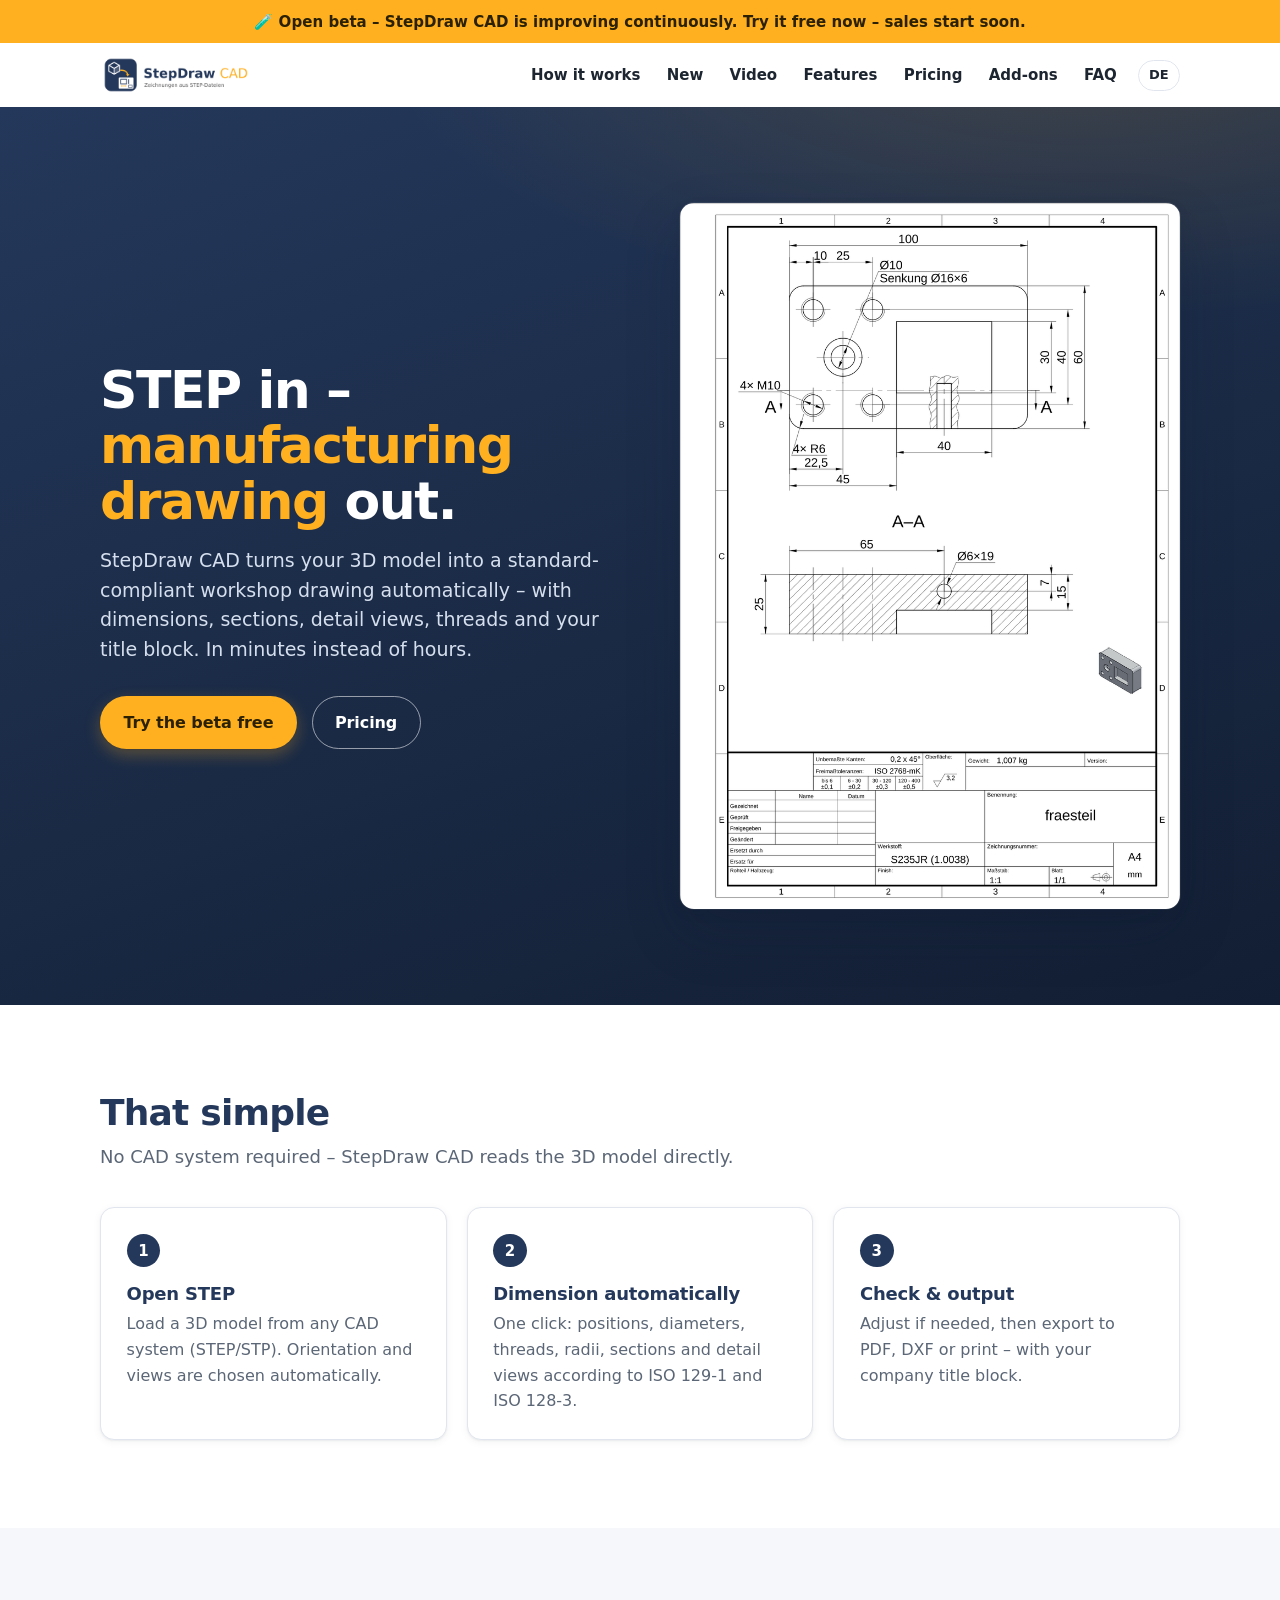
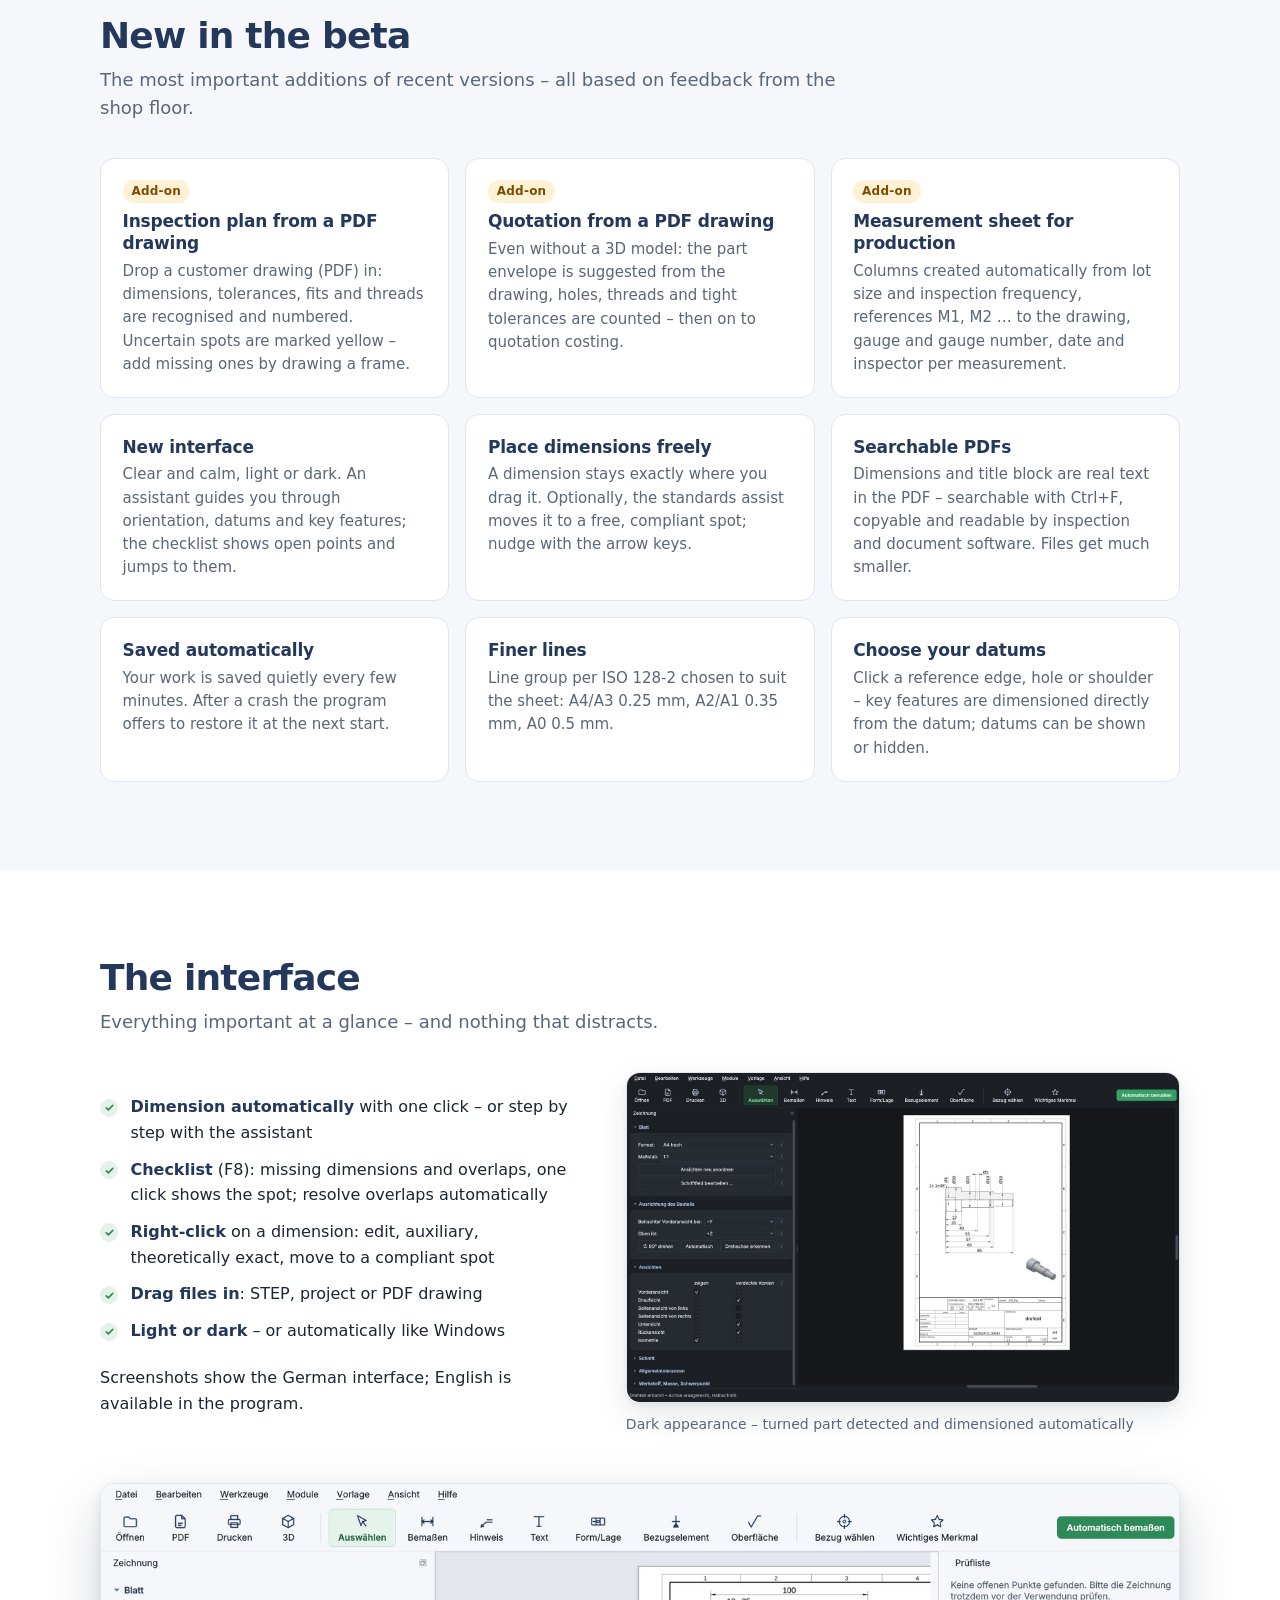
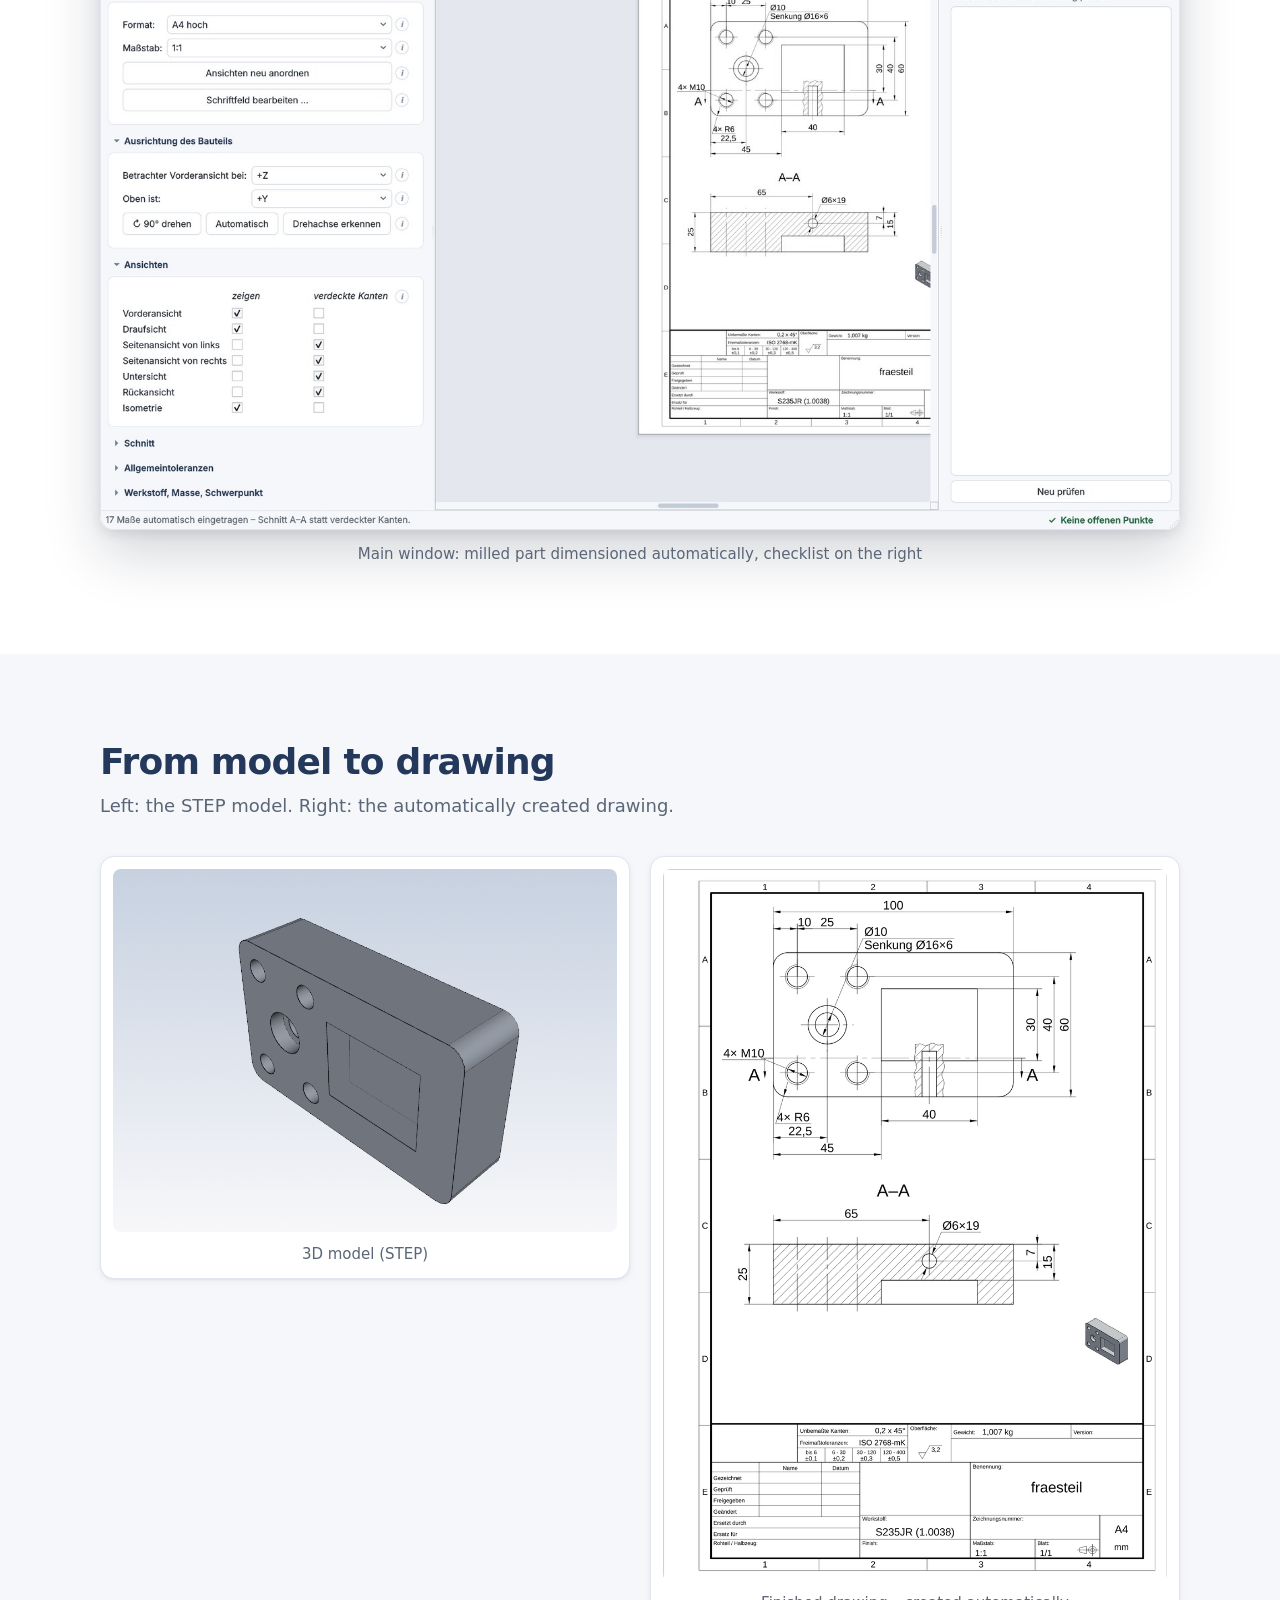
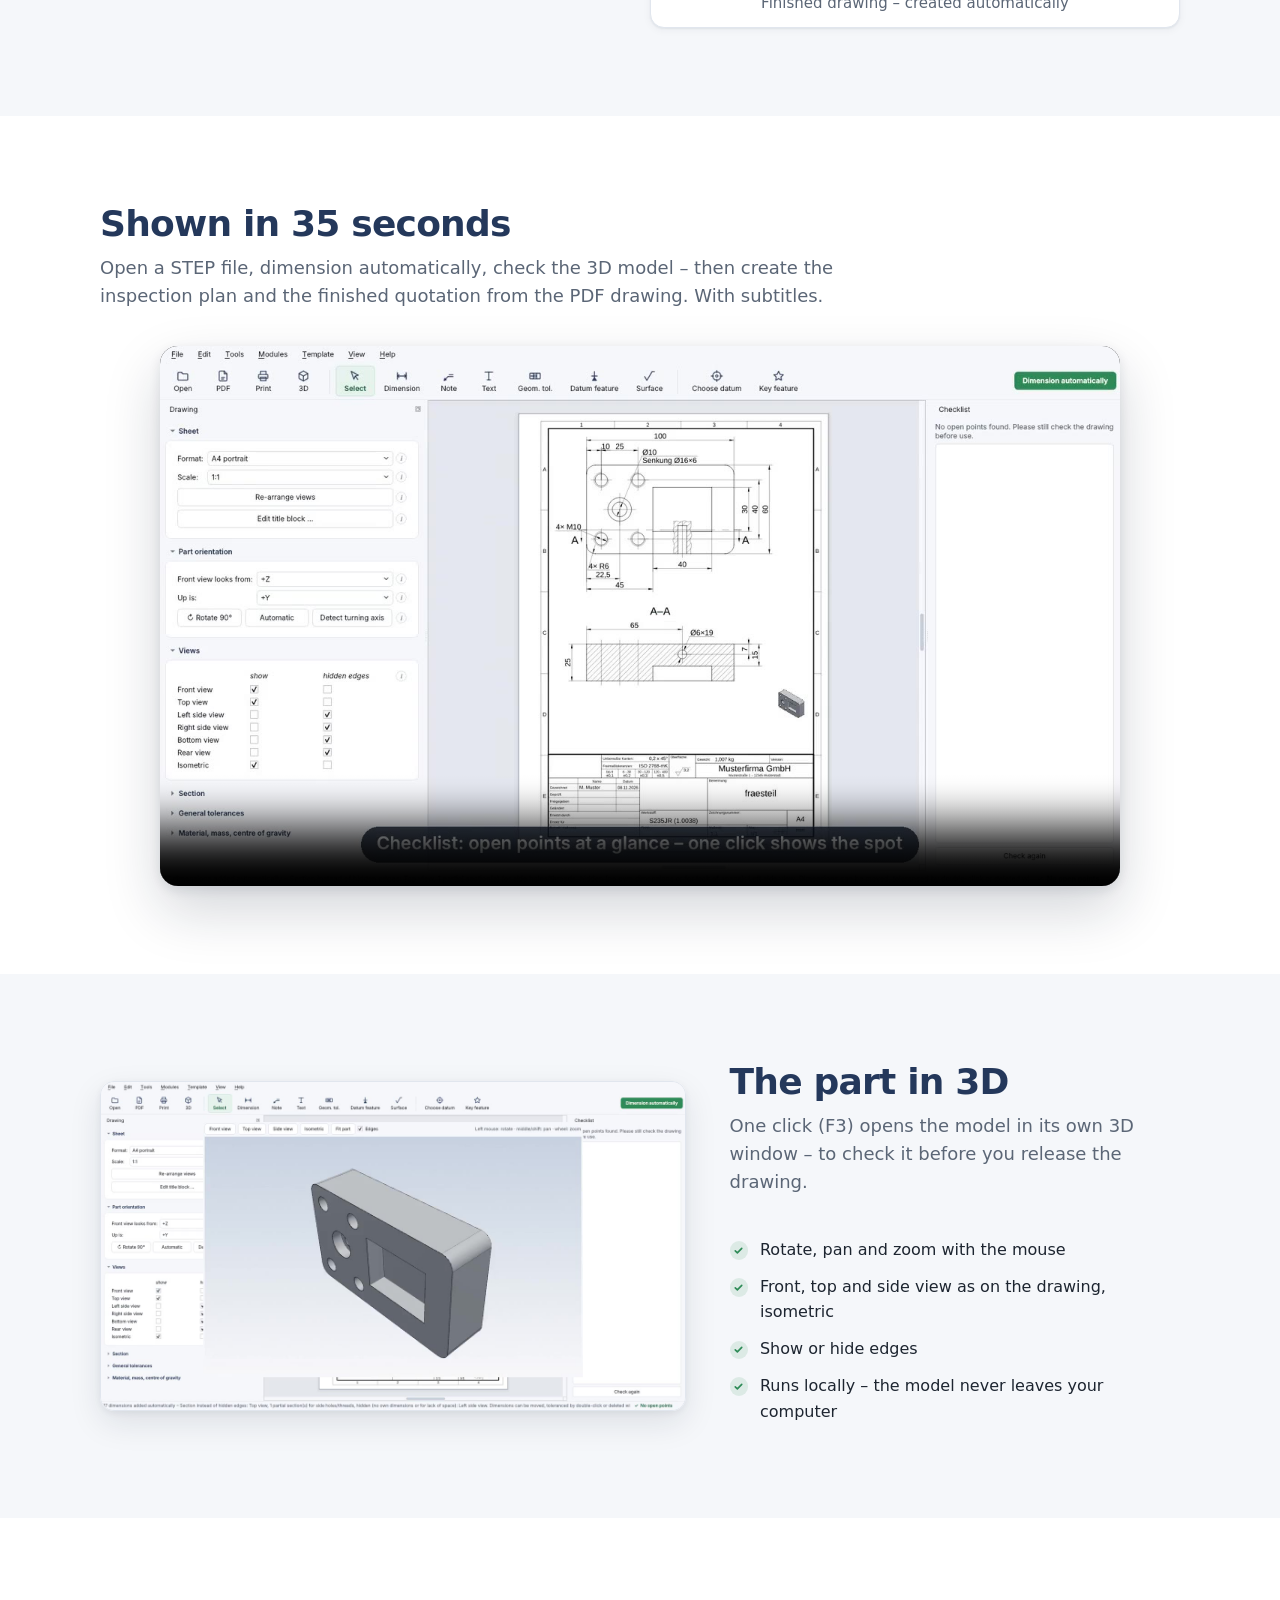
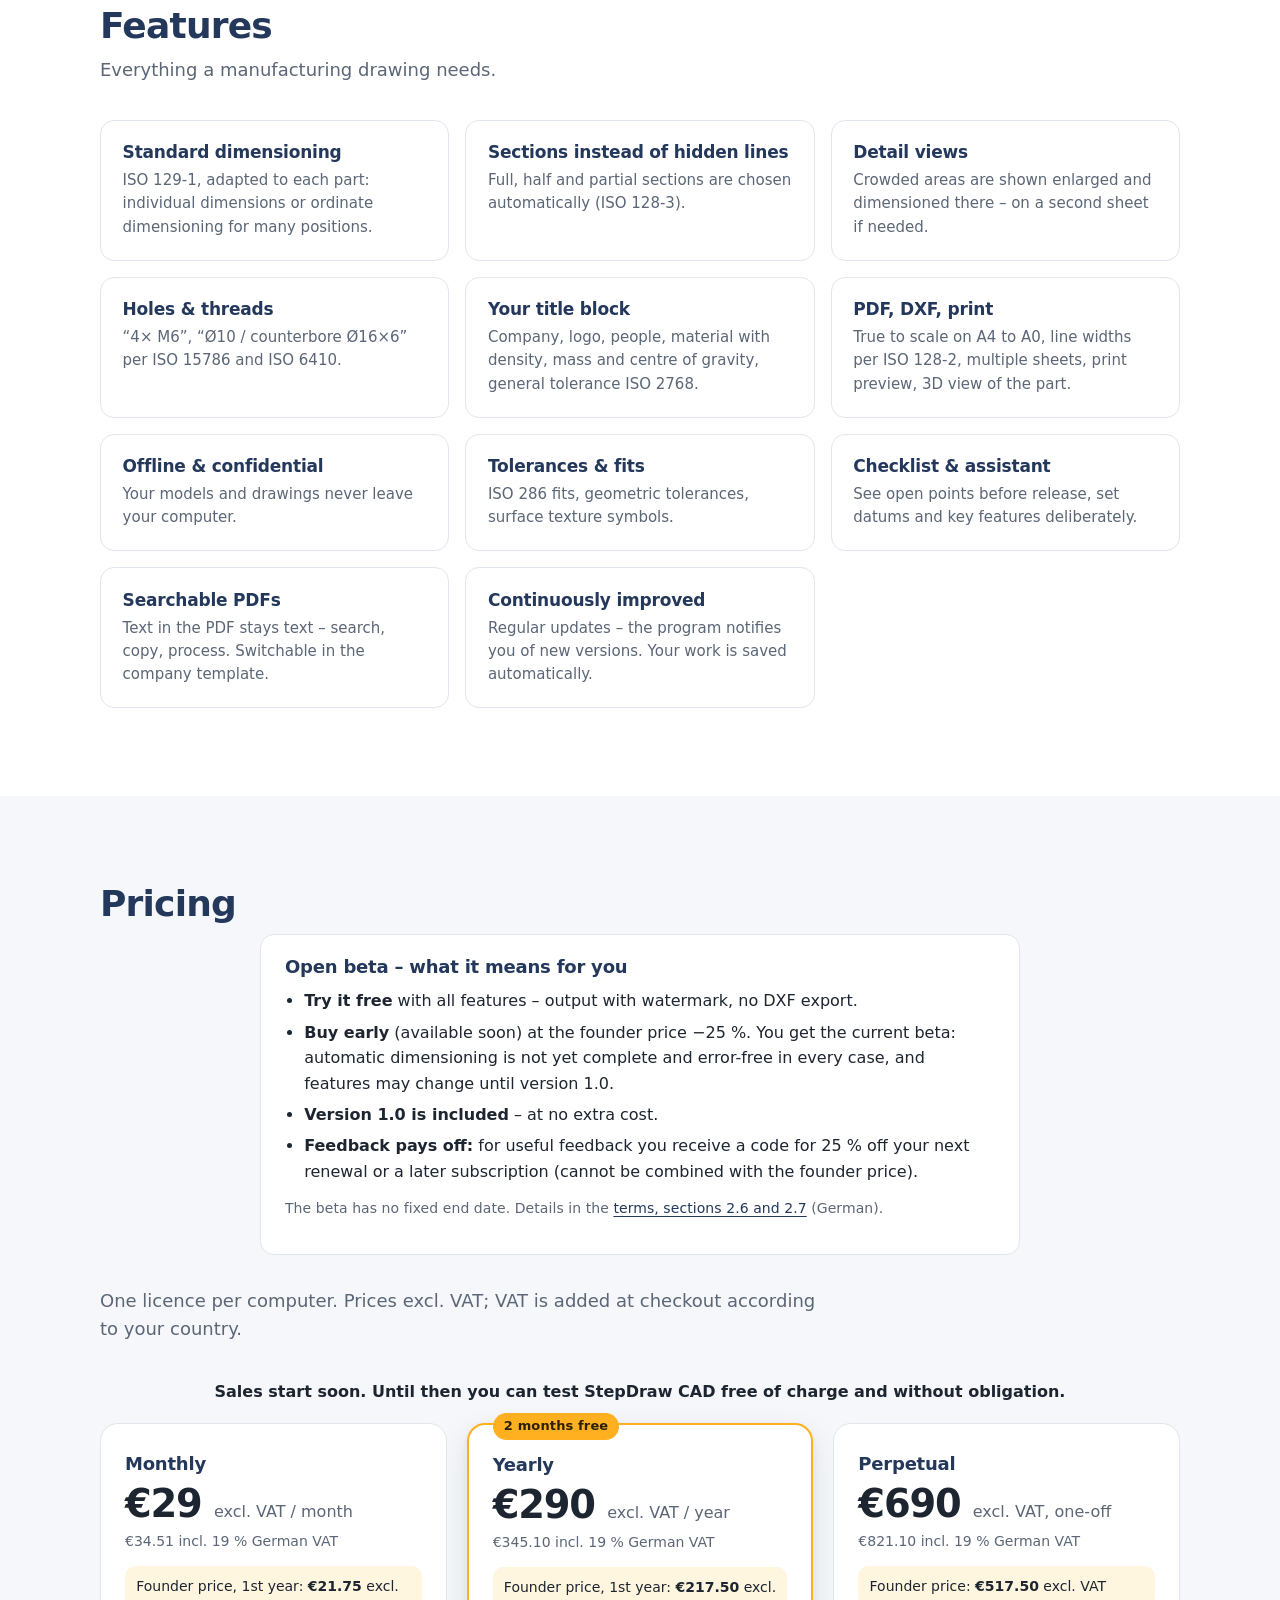
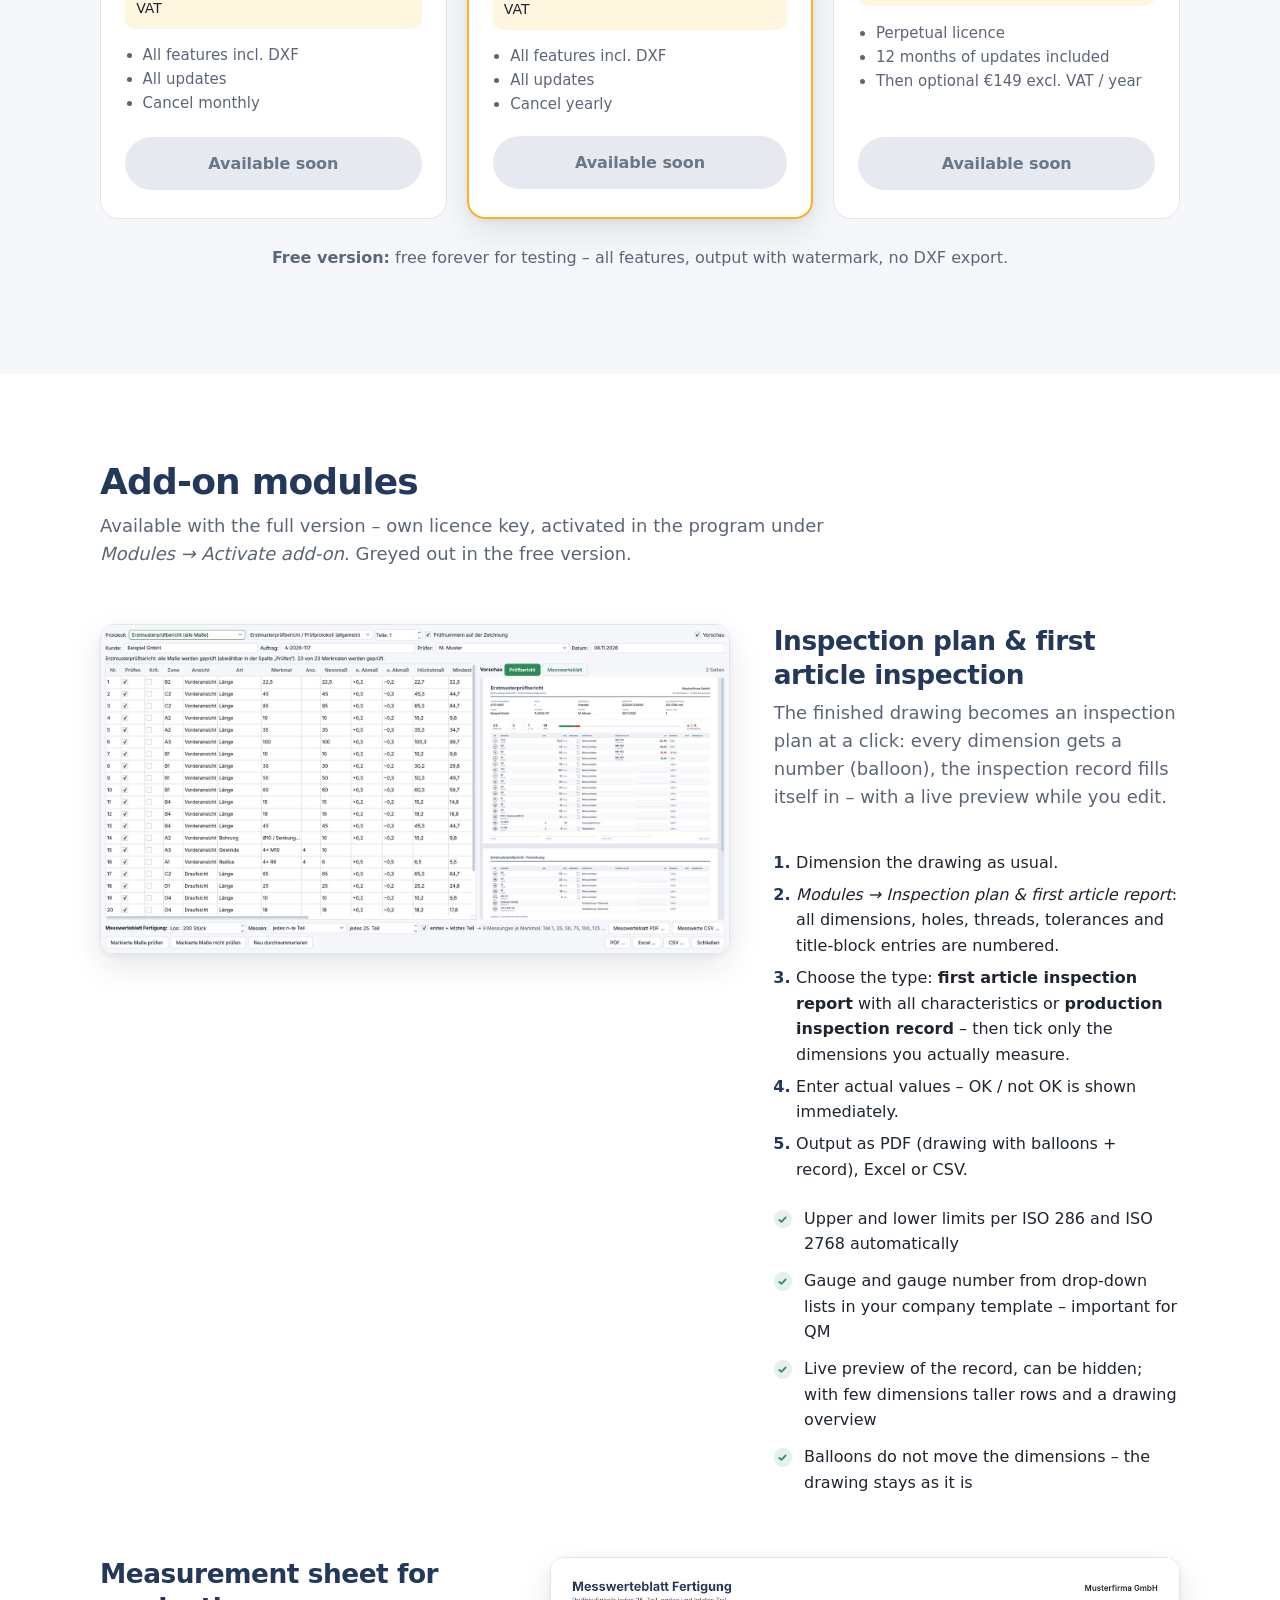
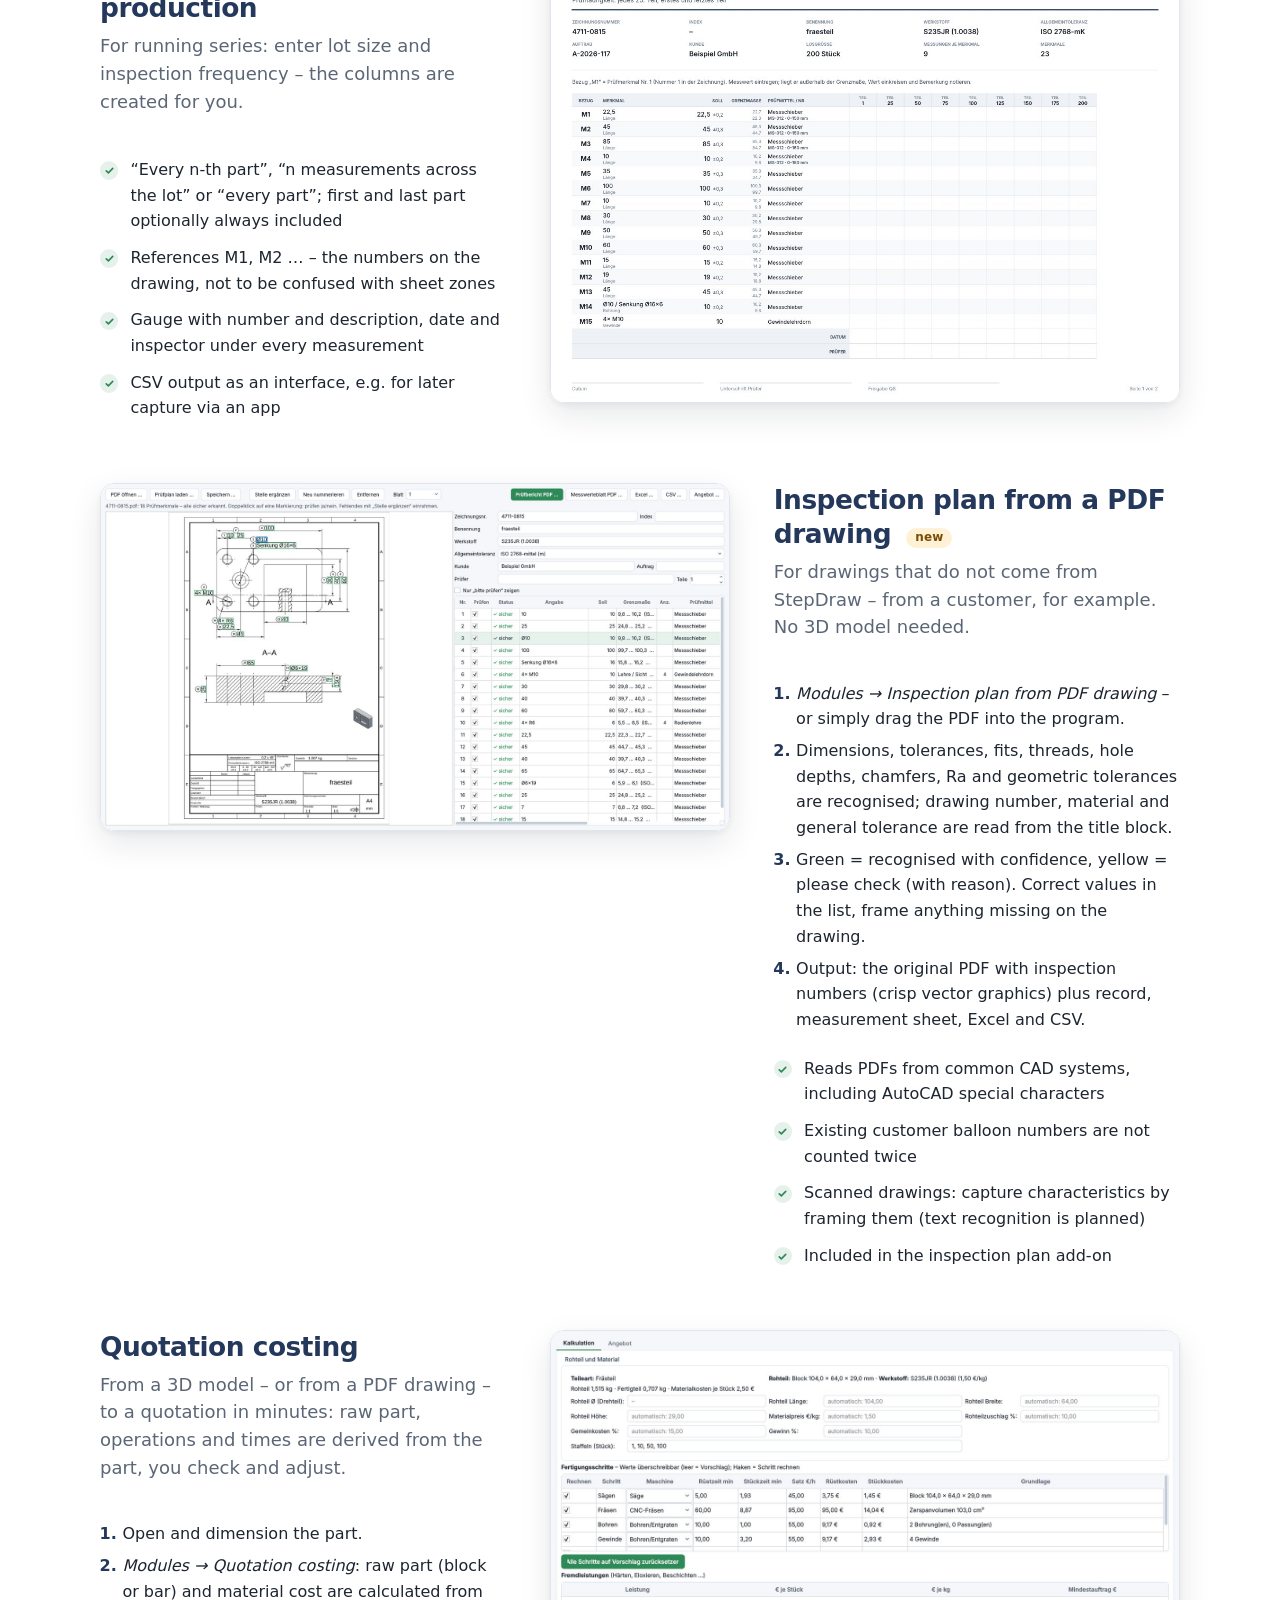
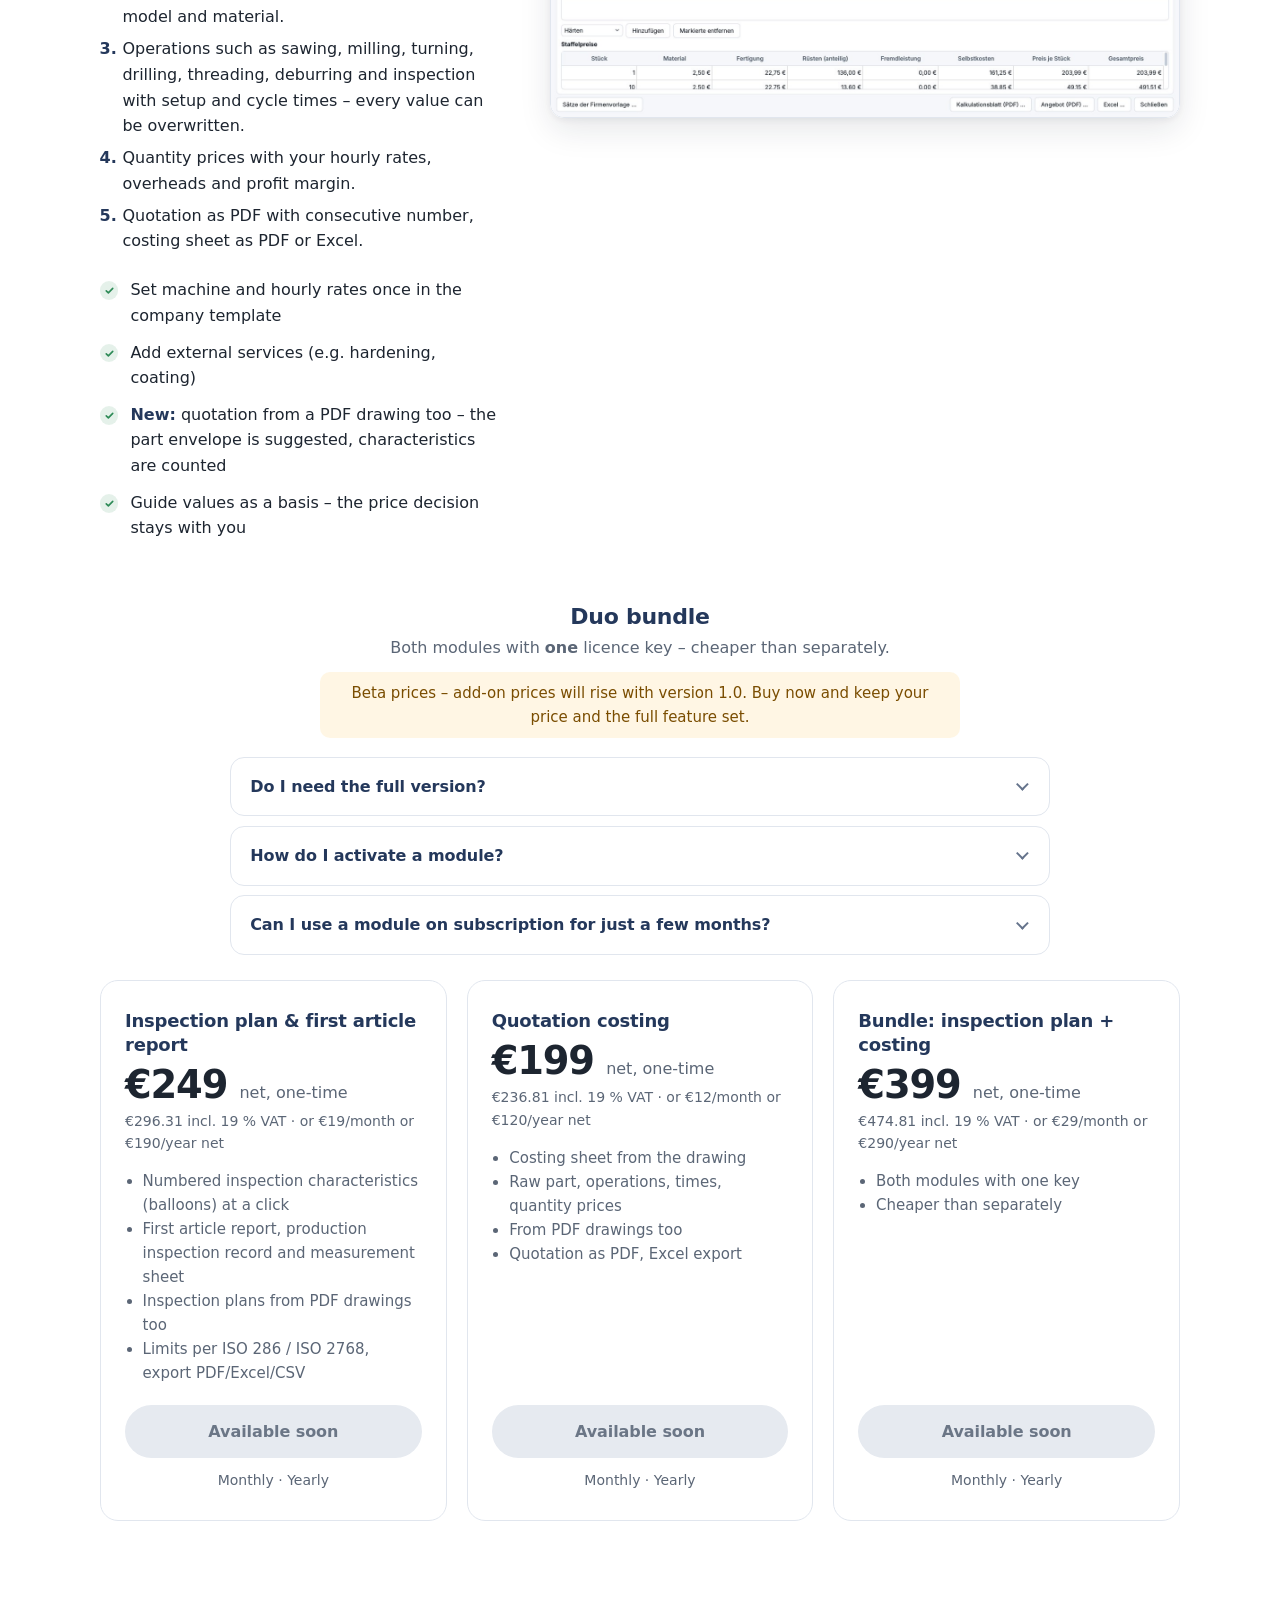
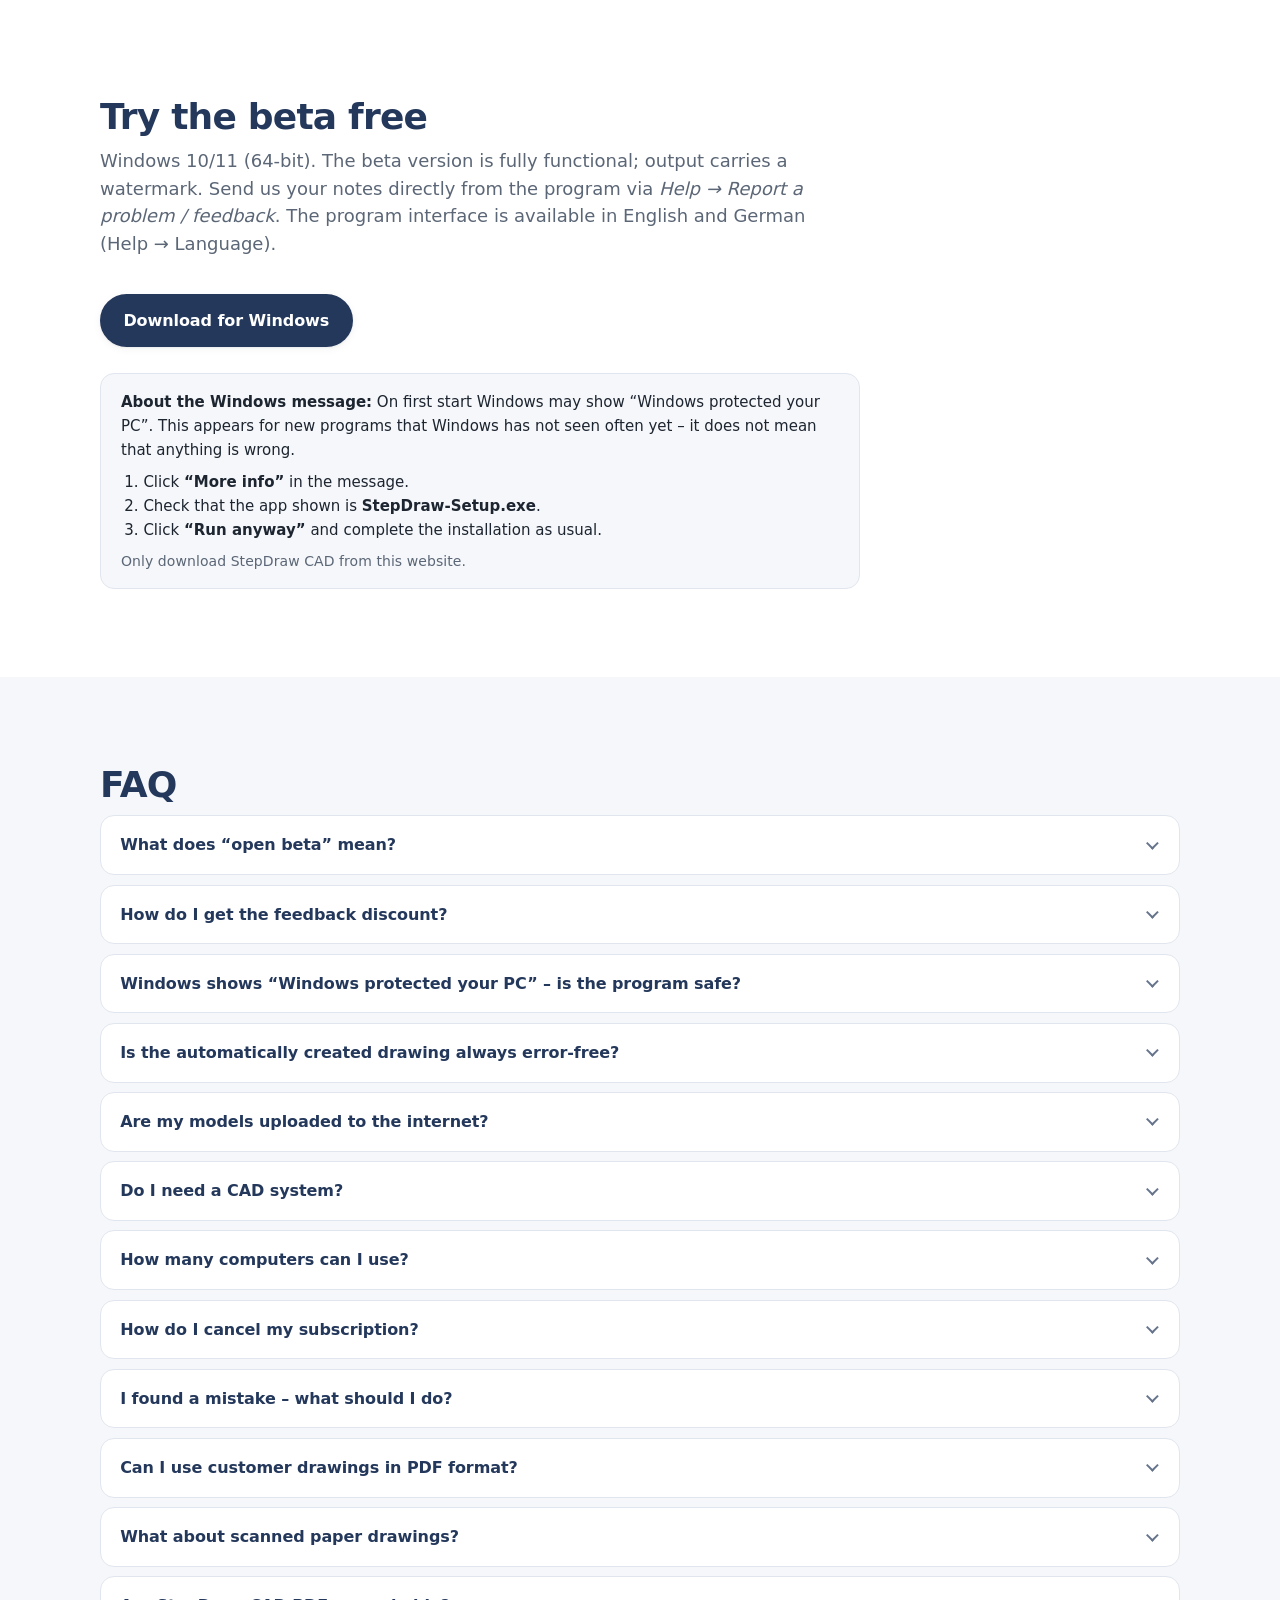
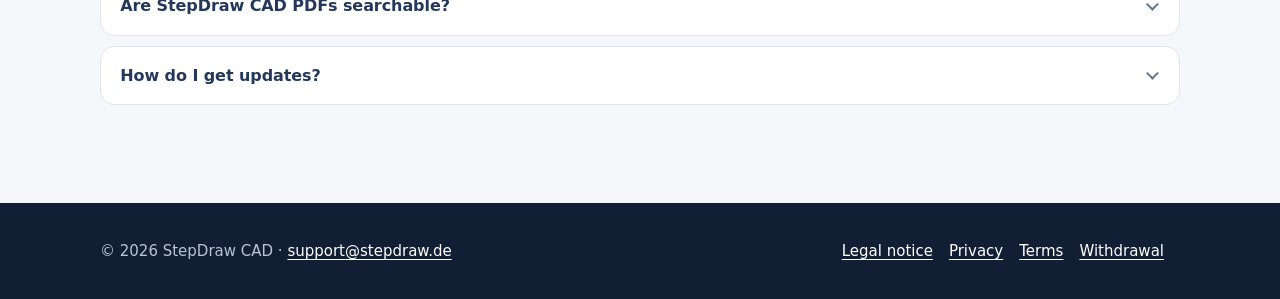
==== commit 9f19525e: "Add files via upload" ====
--- a/en/index.html
+++ b/en/index.html
@@ -24,7 +24,7 @@
 </head>
 <body>
 
-<div class="banner">🧪 Open beta – StepDraw CAD is improving continuously. Try it free or <a href="#pricing">buy early at the founder price −25&nbsp;%</a>.</div>
+<div class="banner">🧪 Open beta – StepDraw CAD is improving continuously. <span class="co">Try it free or <a href="#pricing">buy early at the founder price −25&nbsp;%</a>.</span><span class="pre">Try it free now – sales start soon.</span></div>
 
 <header class="top"><div class="wrap">
   <a href="#"><img class="logo" src="../assets/logo.png" alt="StepDraw CAD"></a>
@@ -151,16 +151,17 @@
     <h3>Open beta – what it means for you</h3>
     <ul>
       <li><b>Try it free</b> with all features – output with watermark, no DXF export.</li>
-      <li><b>Buy early</b> at the founder price −25&nbsp;%. You get the current beta: automatic dimensioning is not yet complete and error-free in every case, and features may change until version 1.0.</li>
+      <li><b>Buy early</b> <span class="pre">(available soon)</span> at the founder price −25&nbsp;%. You get the current beta: automatic dimensioning is not yet complete and error-free in every case, and features may change until version 1.0.</li>
       <li><b>Version 1.0 is included</b> – at no extra cost.</li>
       <li><b>Feedback pays off:</b> for useful feedback you receive a code for 25&nbsp;% off your next renewal or a later subscription (cannot be combined with the founder price).</li>
     </ul>
     <p class="small">The beta has no fixed end date. Details in the <a href="../agb.html#beta">terms, sections 2.6 and 2.7</a> (German).</p>
-    <label class="beta-ok"><input type="checkbox" id="beta-ok"> I have read the beta notes and agree to purchase the beta version with the limitations stated above.</label>
+    <label class="beta-ok co-block"><input type="checkbox" id="beta-ok"> I have read the beta notes and agree to purchase the beta version with the limitations stated above.</label>
   </div>
   <div class="after-launch">
   <p class="sub">One licence per computer. Prices excl. VAT; VAT is added at checkout according to your country.</p>
-  <p class="counter">🎉 Beta founder price −25&nbsp;% for the first 20 customers: <b id="founders-left">20</b> of 20 left<br><small>The discount is applied automatically at checkout.</small></p>
+  <p class="pre-note pre">Sales start soon. Until then you can test StepDraw CAD free of charge and without obligation.</p>
+  <p class="counter co-block">🎉 Beta founder price −25&nbsp;% for the first 20 customers: <b id="founders-left">20</b> of 20 left<br><small>The discount is applied automatically at checkout.</small></p>
   <div class="prices">
     <div class="price">
       <h3>Monthly</h3>
@@ -189,7 +190,7 @@
     </div>
   </div>
     </div>
-  <p class="free"><b>Free version:</b> free forever for testing – all features, output with watermark, no DXF export.<span class="after-inline"><br>Companies can also buy on invoice: <a href="mailto:support@stepdraw.de">support@stepdraw.de</a></span></p>
+  <p class="free"><b>Free version:</b> free forever for testing – all features, output with watermark, no DXF export.<span class="after-inline co"><br>Companies can also buy on invoice: <a href="mailto:support@stepdraw.de">support@stepdraw.de</a></span></p>
 </div></section>
 
 <section id="zusatzmodule"><div class="wrap">
@@ -336,7 +337,7 @@
 <section id="faq" class="soft"><div class="wrap">
   <h2>FAQ</h2>
   <details><summary>What does “open beta” mean?</summary>
-    <p>StepDraw CAD is ready to use but still under active development – especially the automatic dimensioning. Anyone can test the program free of charge. If you want a licence now, buy early at the founder price (−25&nbsp;%) and get version 1.0 at no extra cost. Until then features may still change, and not every drawing is complete without rework. There is no fixed end date – the beta ends with version 1.0.</p></details>
+    <p>StepDraw CAD is ready to use but still under active development – especially the automatic dimensioning. Anyone can test the program free of charge. If you want a licence, buy early<span class="pre"> (once sales start)</span> at the founder price (−25&nbsp;%) and get version 1.0 at no extra cost. Until then features may still change, and not every drawing is complete without rework. There is no fixed end date – the beta ends with version 1.0.</p></details>
   <details><summary>How do I get the feedback discount?</summary>
     <p>Send us useful feedback during the beta – a bug, a missing dimension, a suggestion – via <i>Help → Report a problem / feedback</i> or to <a href="mailto:support@stepdraw.de">support@stepdraw.de</a>. You will receive a personal code by e-mail for 25&nbsp;% off your next renewal or a later subscription. The code cannot be combined with the founder price.</p></details>
   <details><summary>Windows shows “Windows protected your PC” – is the program safe?</summary>
--- a/style.css
+++ b/style.css
@@ -316,3 +316,10 @@
 .counter small { font-size: .875rem; color: var(--muted); }
 .btn.disabled { cursor: not-allowed; }
 @media (prefers-reduced-motion: reduce) { .beta-box { transition: none; } }
+
+/* Vor dem Verkaufsstart (SHOP.checkout = false): Preise sichtbar, Kauf noch nicht möglich */
+.pre { display: none; }
+html.precheckout .pre { display: inline; }
+html.precheckout .co, html.precheckout .co-block, html.live.precheckout .after-inline.co { display: none; }
+html.precheckout p.pre-note { display: block; text-align: center; font-weight: 600; margin: .4rem auto 1.2rem; }
+html.precheckout .price .btn.disabled { cursor: default; }
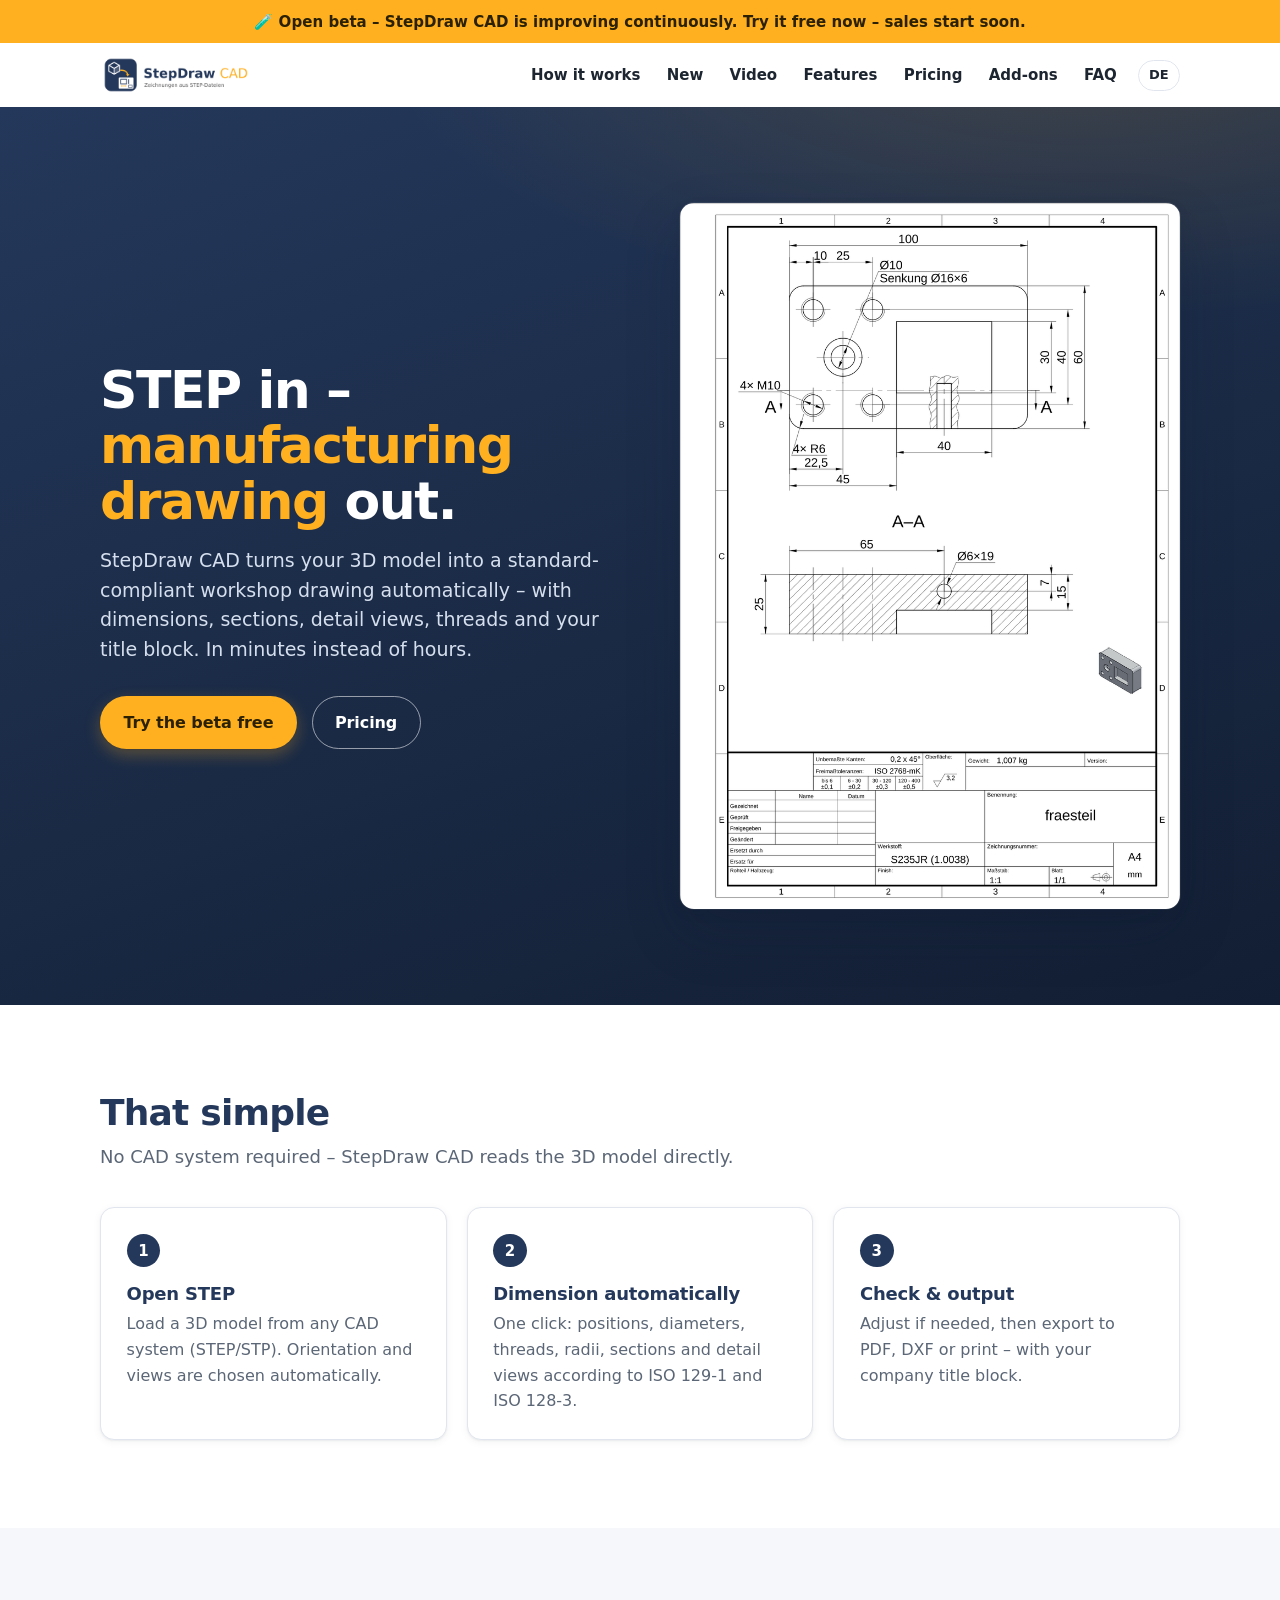
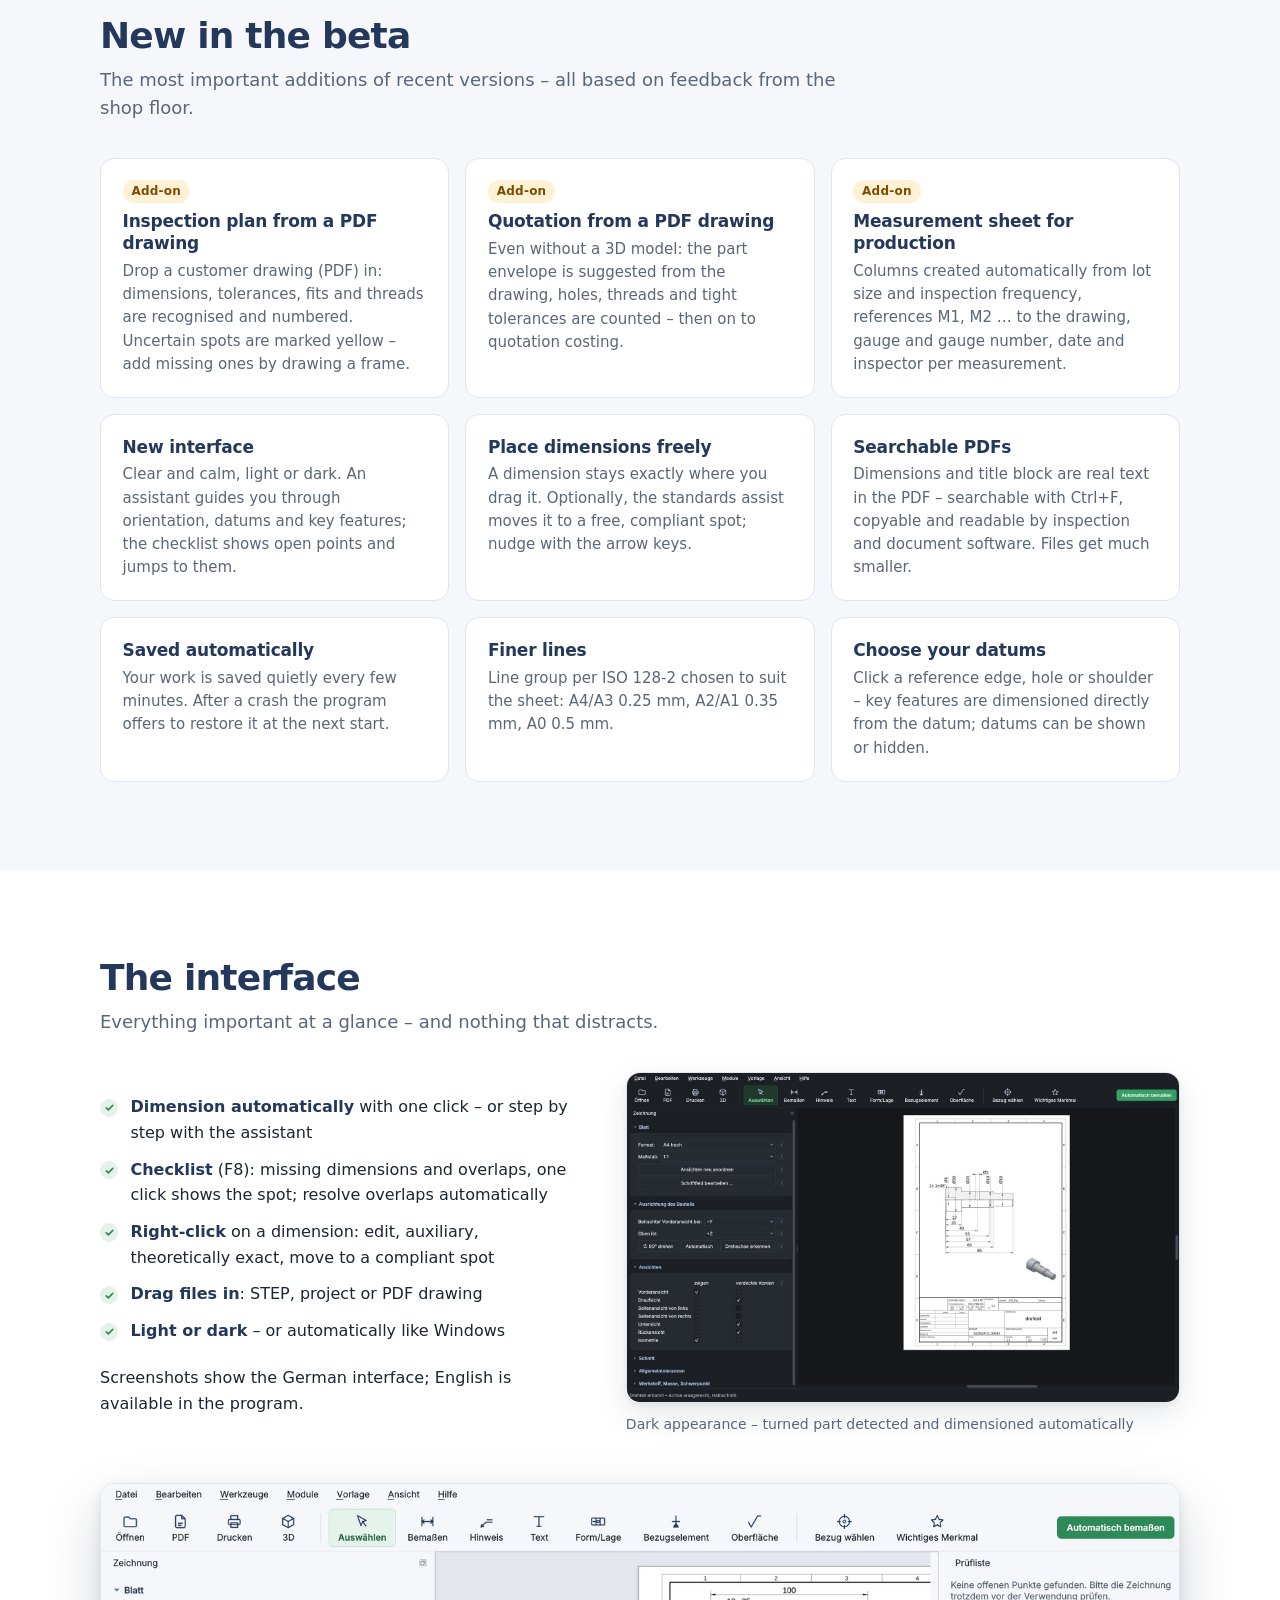
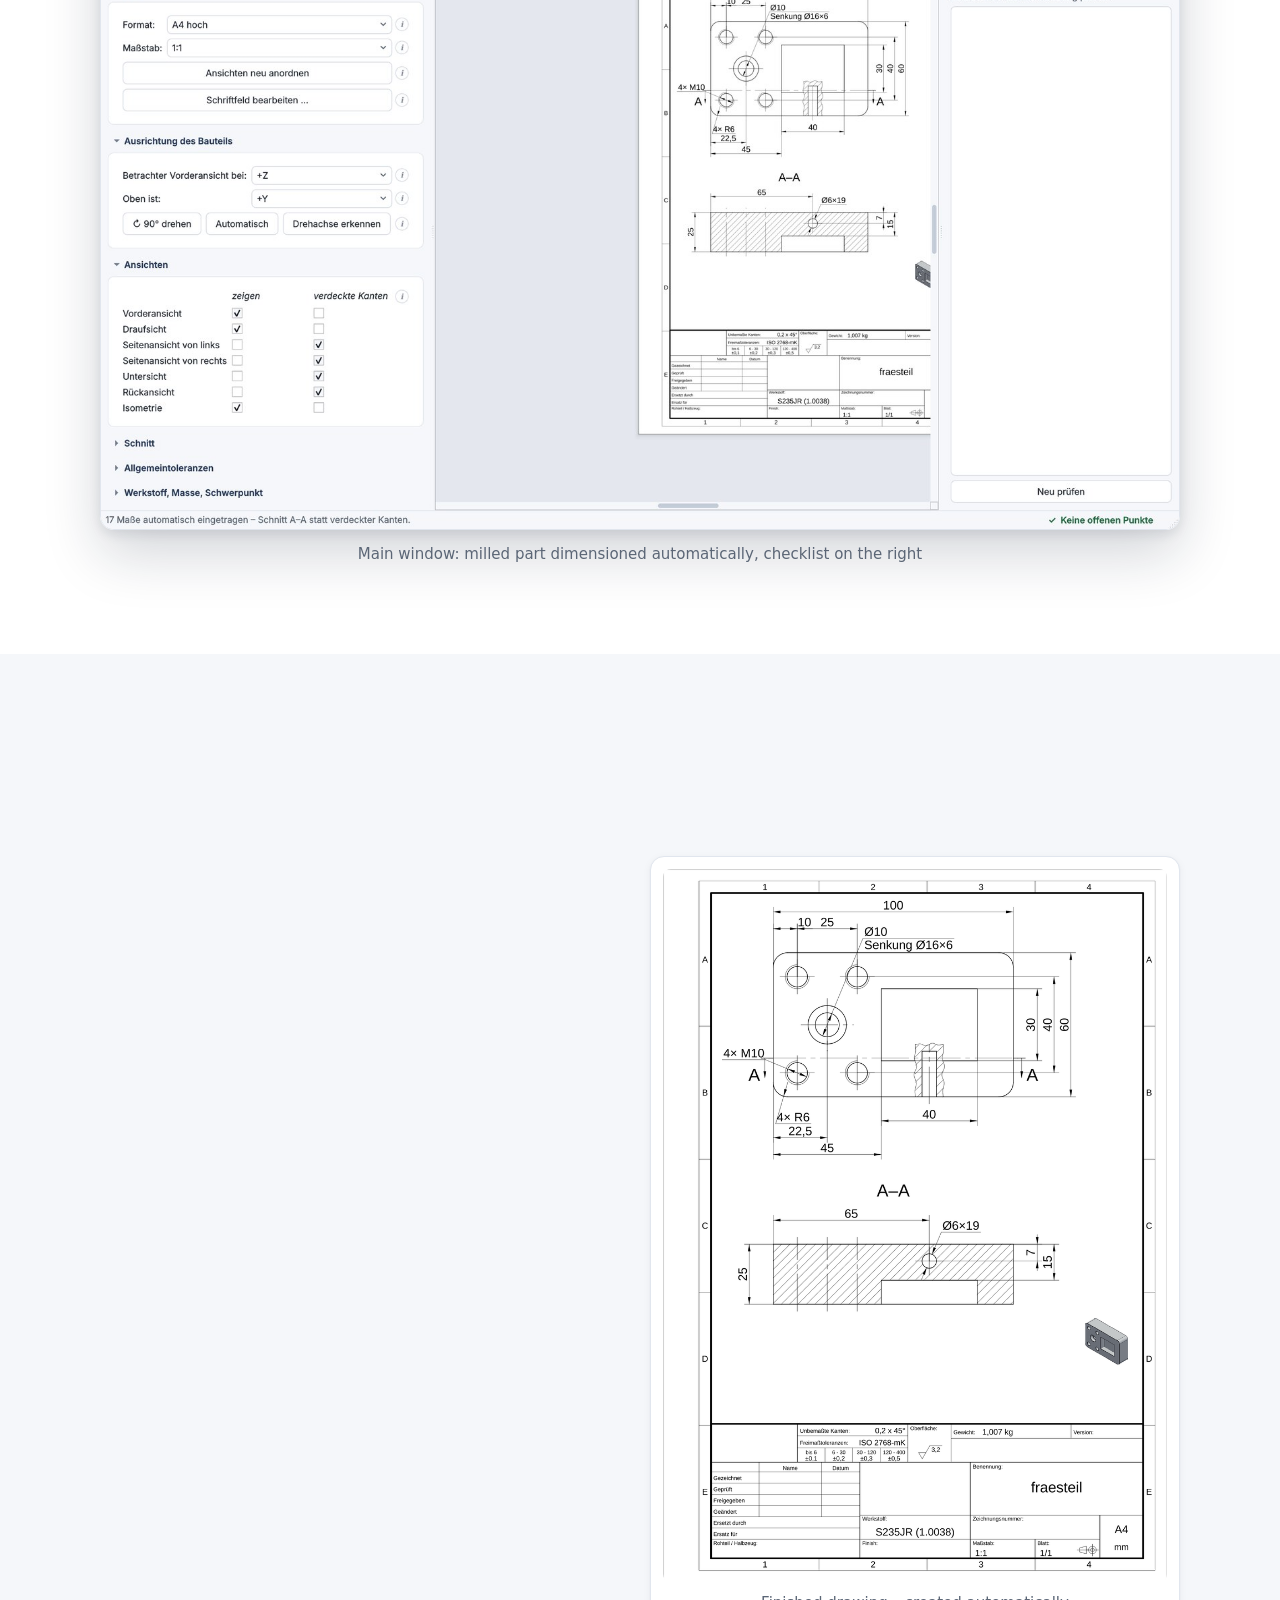
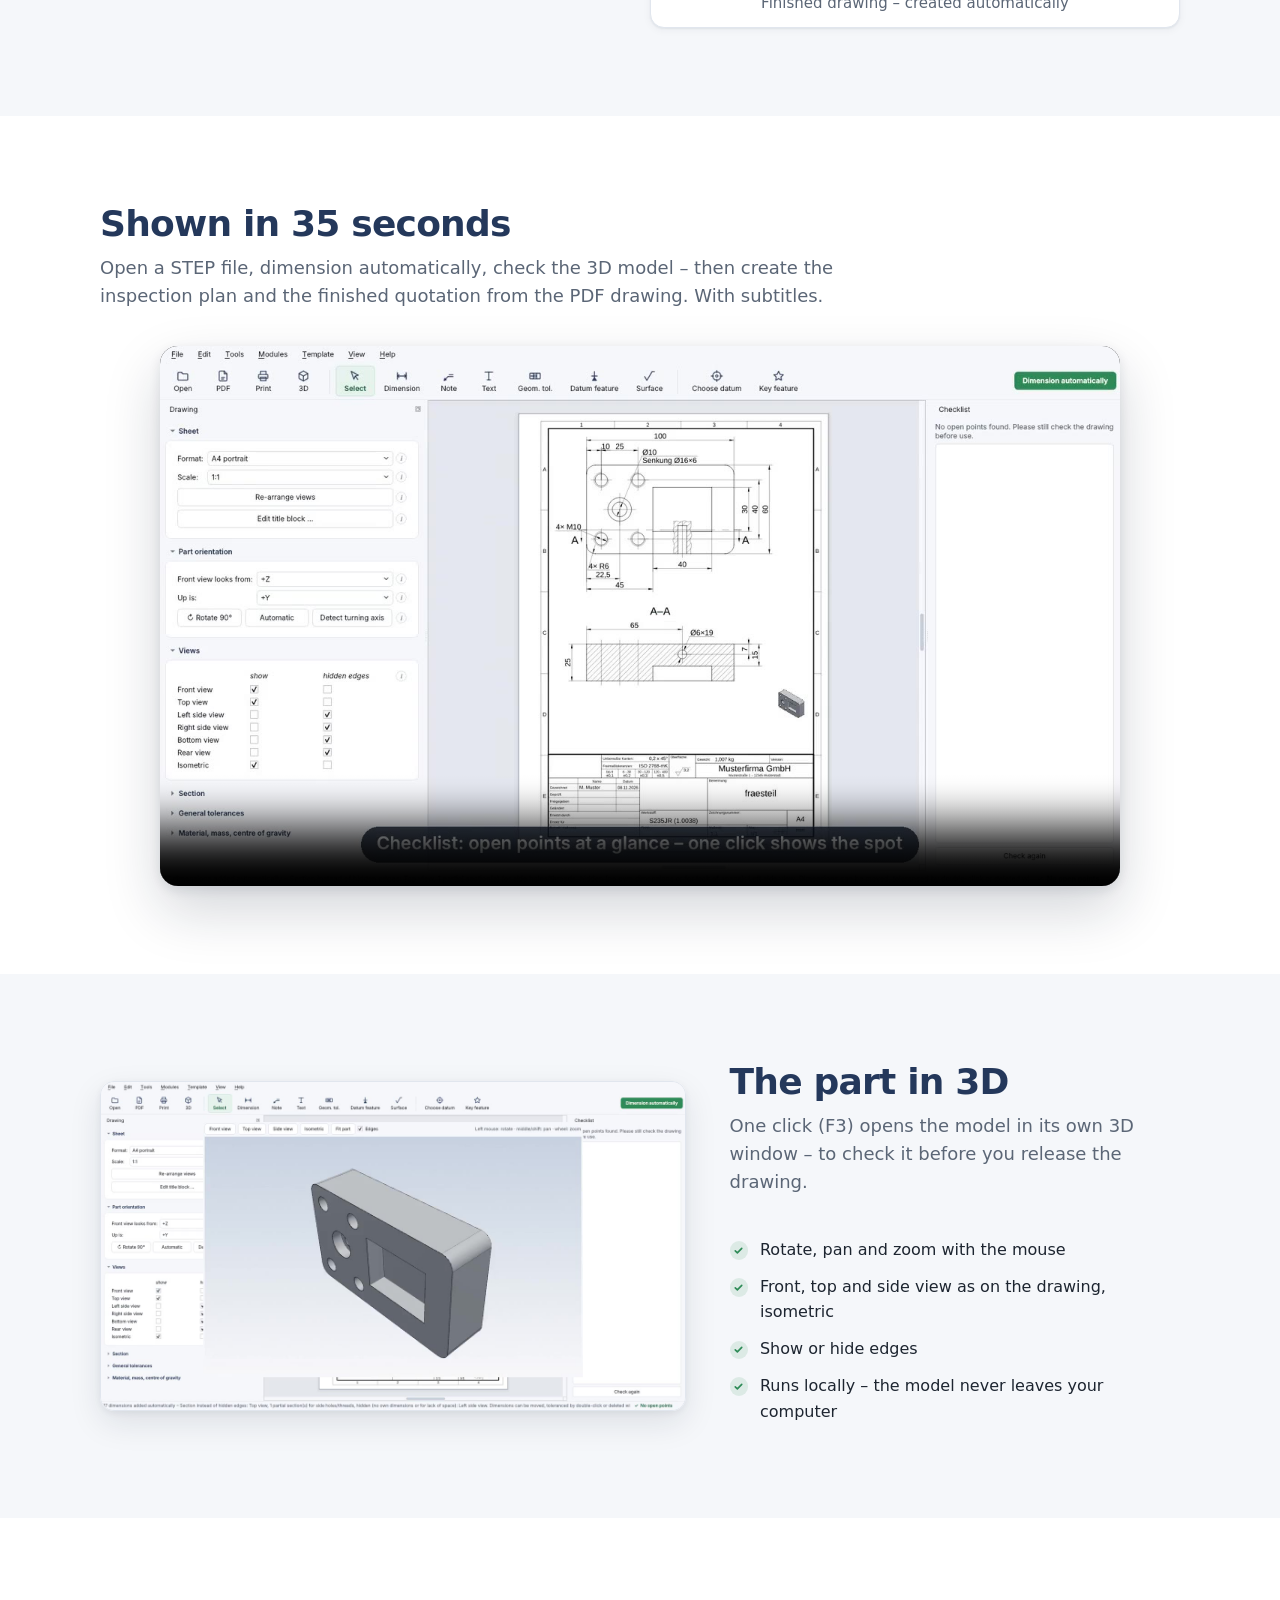
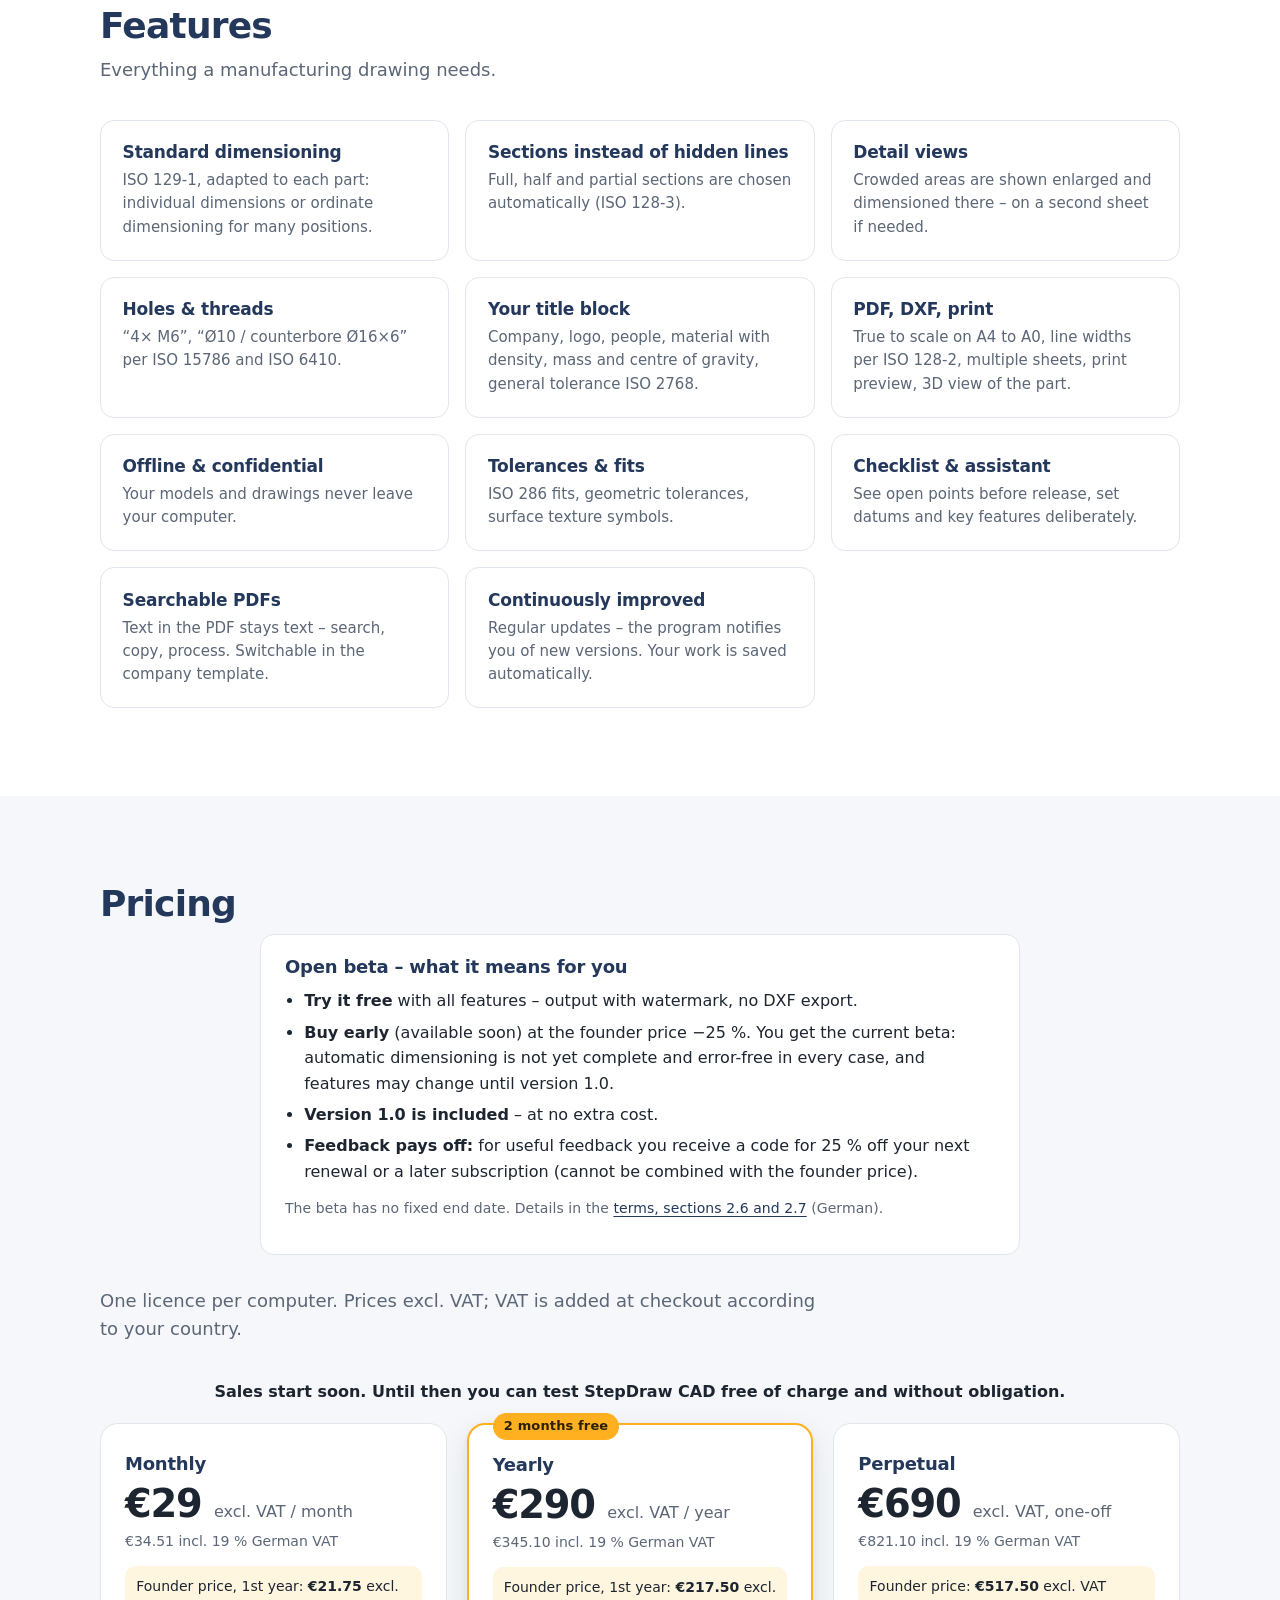
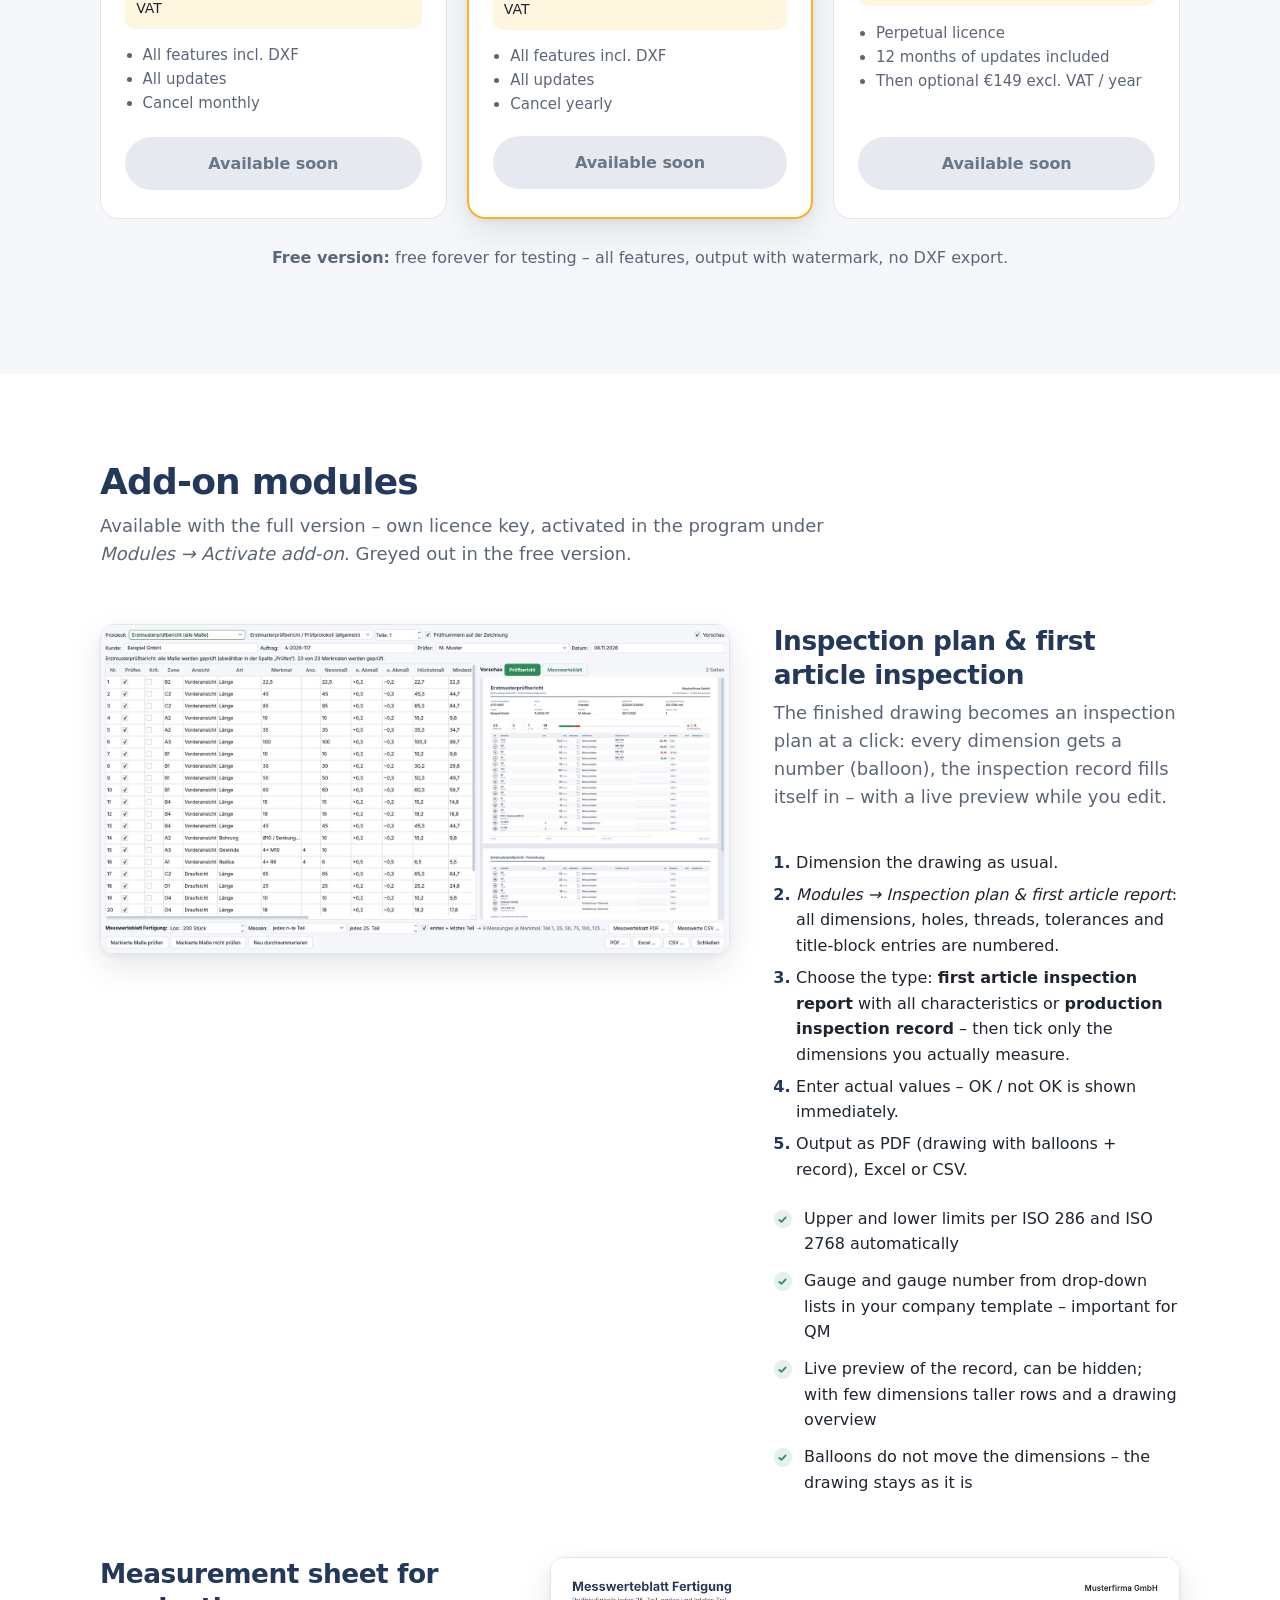
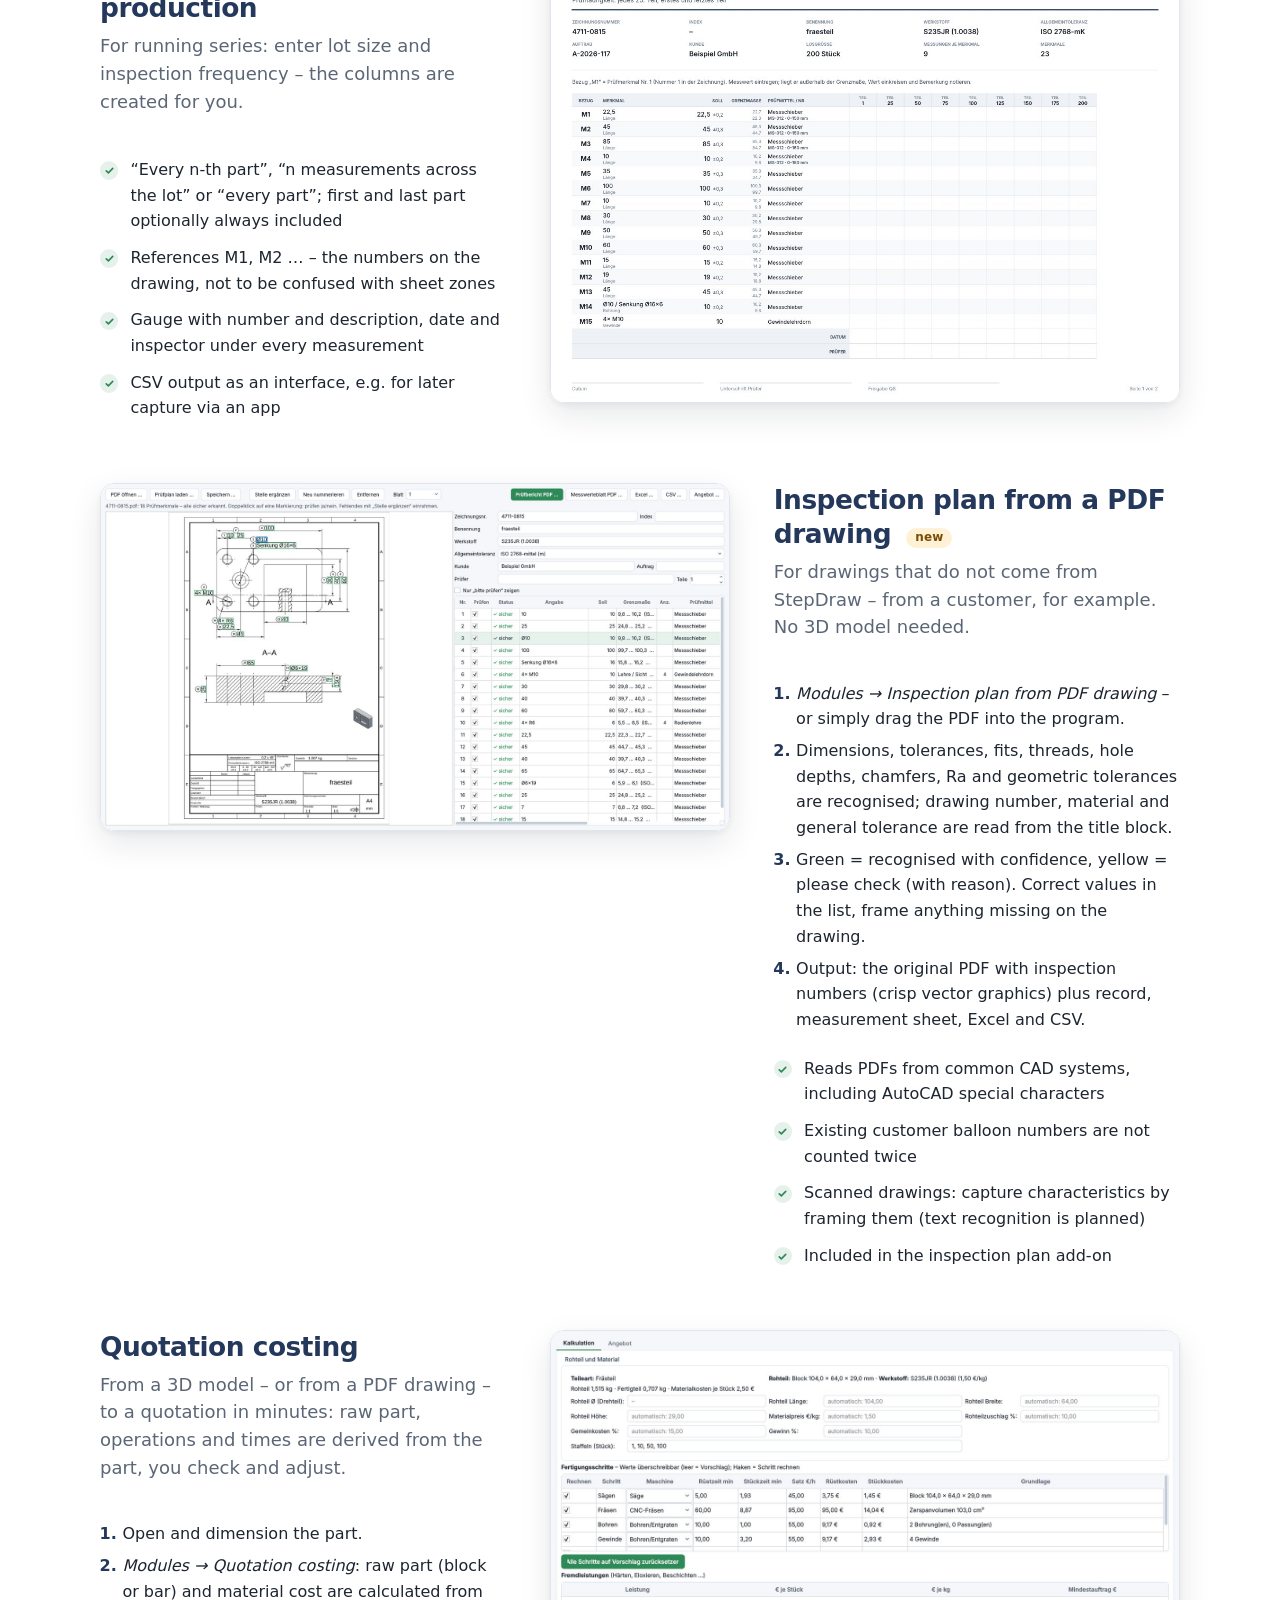
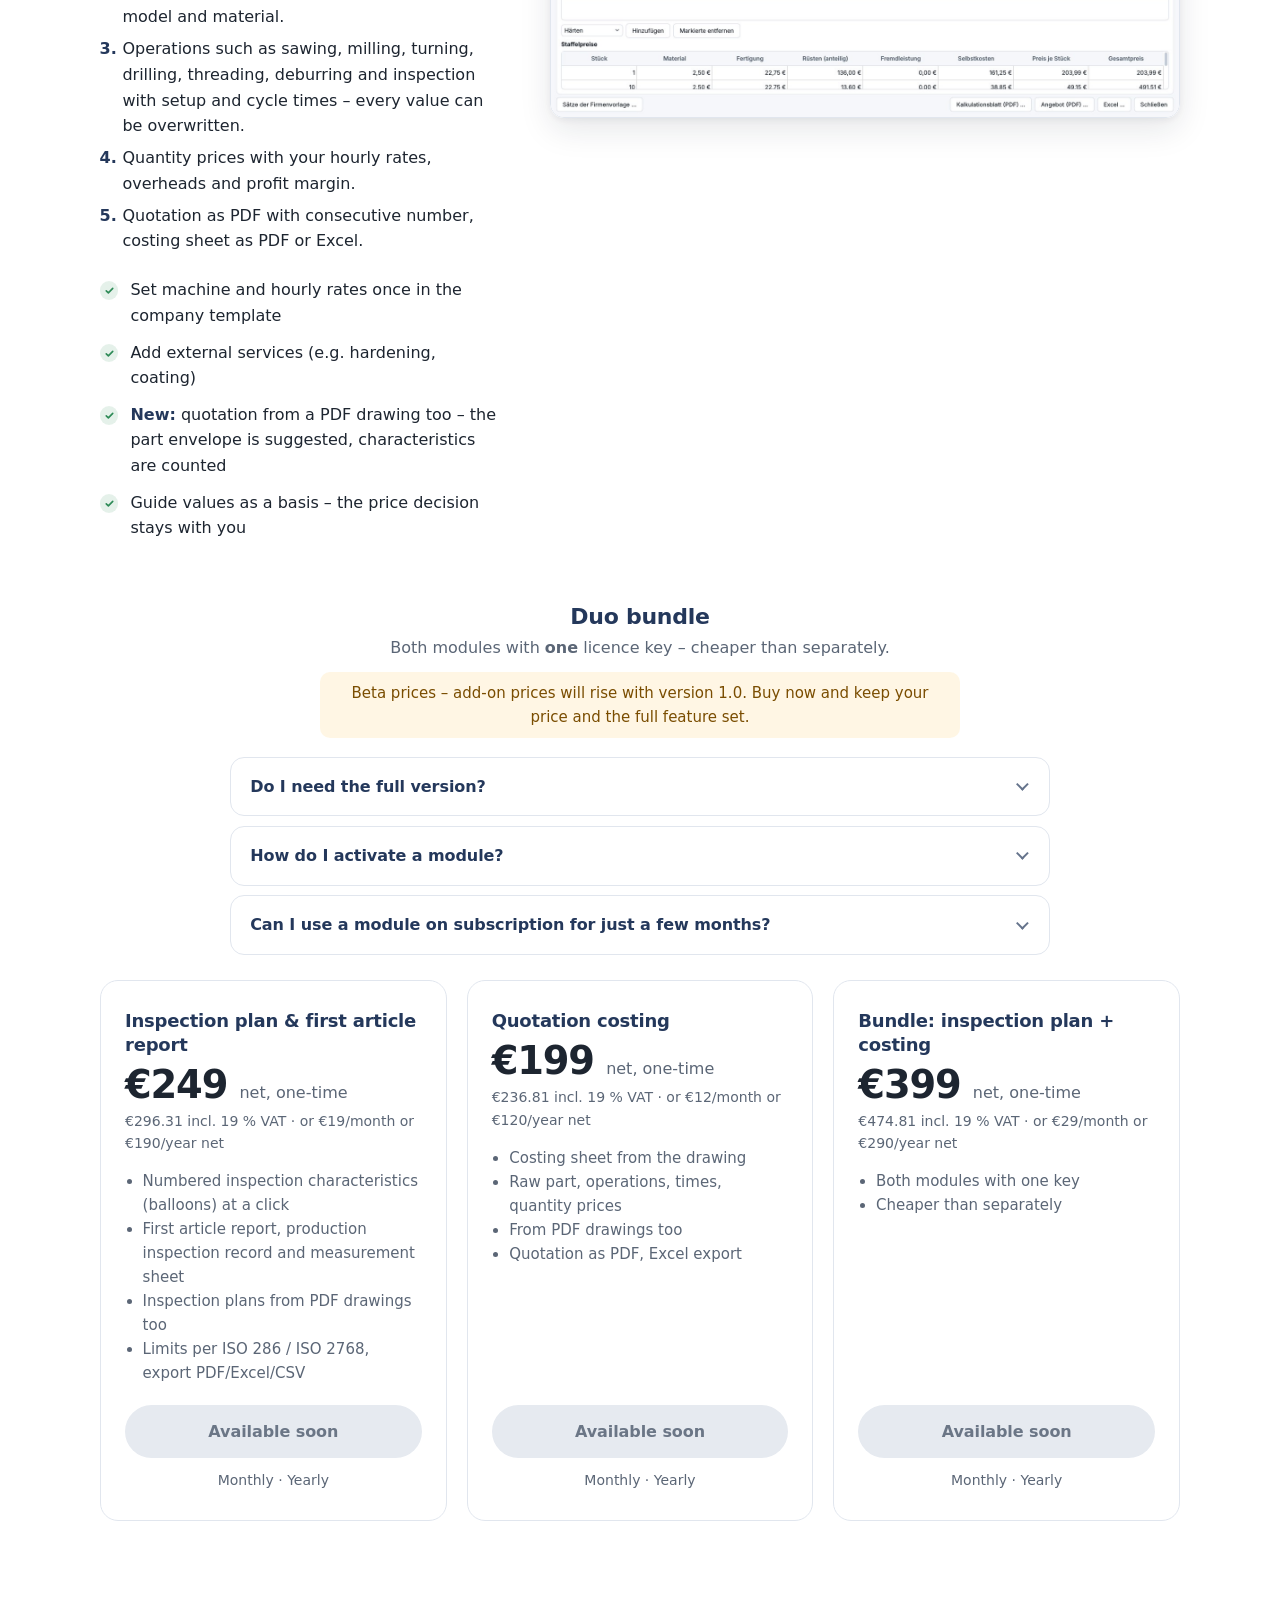
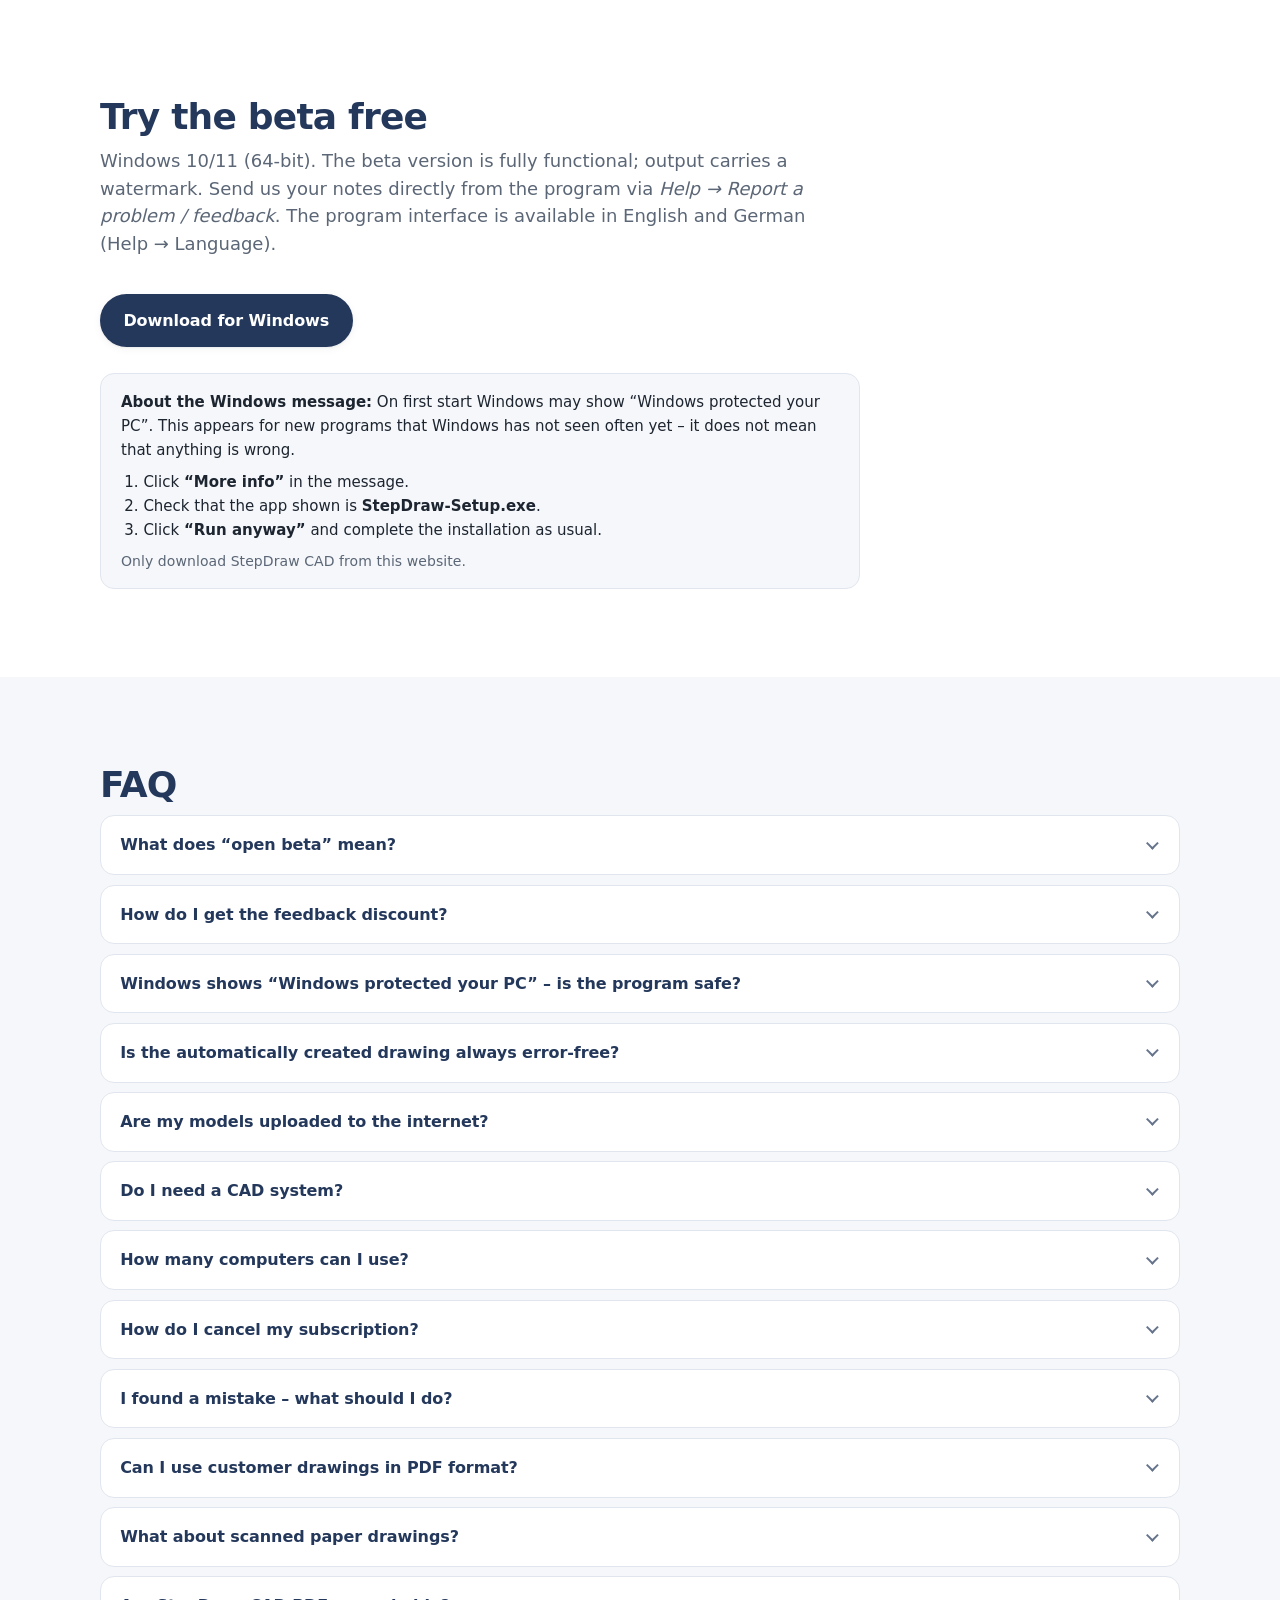
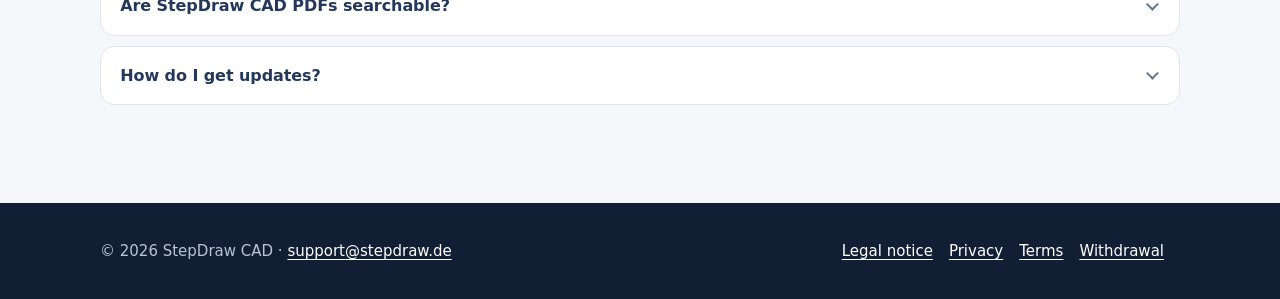
==== commit cac81d95: "Add files via upload" ====
--- a/en/index.html
+++ b/en/index.html
@@ -320,7 +320,7 @@
   <h2>Try the beta free</h2>
   <p class="sub">Windows 10/11 (64-bit). The beta version is fully functional; output carries a watermark. Send us your notes directly from the program via <i>Help → Report a problem / feedback</i>. The program interface is available in English and German (Help → Language).</p>
   <div class="download-row">
-    <a class="btn btn-dark" href="#" id="download-link">Download for Windows</a>
+    <a class="btn btn-dark" href="#" id="download-link" data-goatcounter-click="download-setup">Download for Windows</a>
     <span class="store">or from the <a href="#" id="store-link">Microsoft Store</a></span>
   </div>
   <div class="smartscreen">
@@ -376,5 +376,6 @@
 </script>
 <script src="../shop.js"></script>
 <script src="../ui.js"></script>
+<script data-goatcounter="https://stepdraw.goatcounter.com/count" async src="https://gc.zgo.at/count.js"></script>
 </body>
 </html>
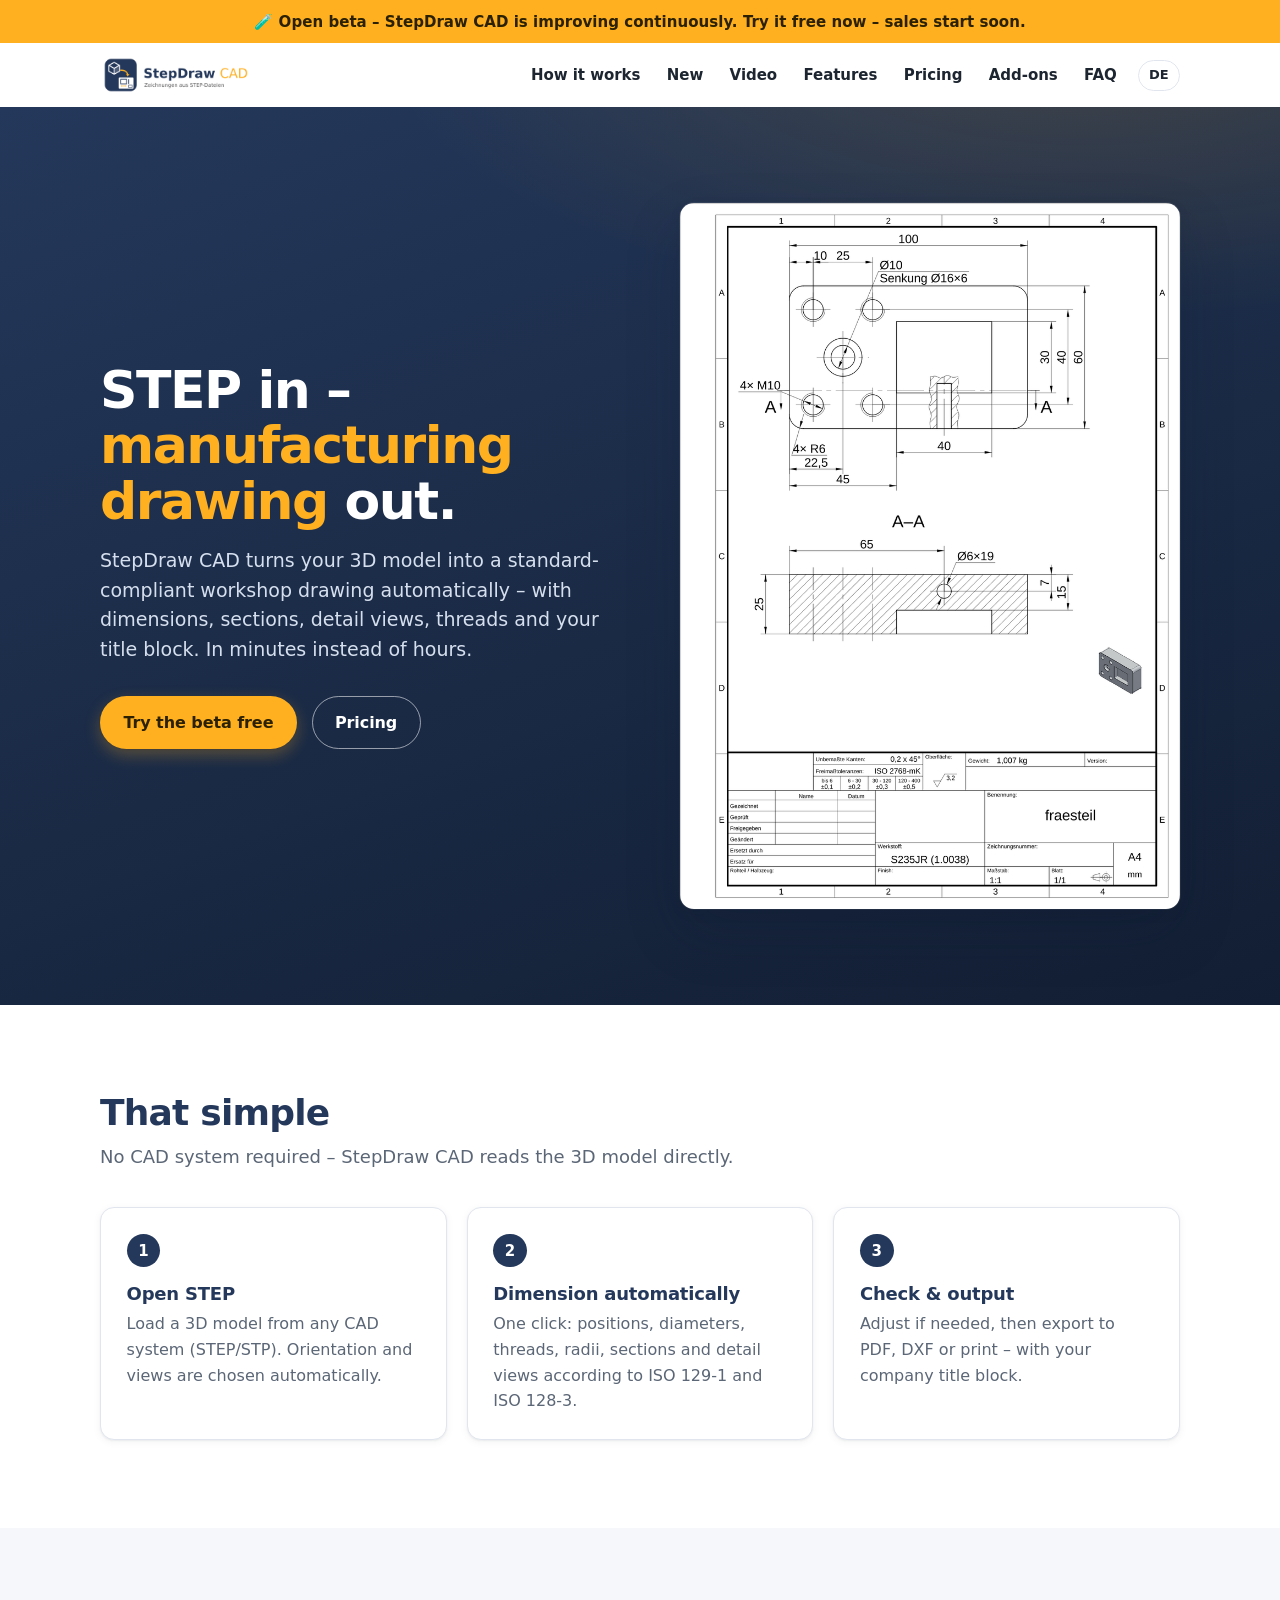
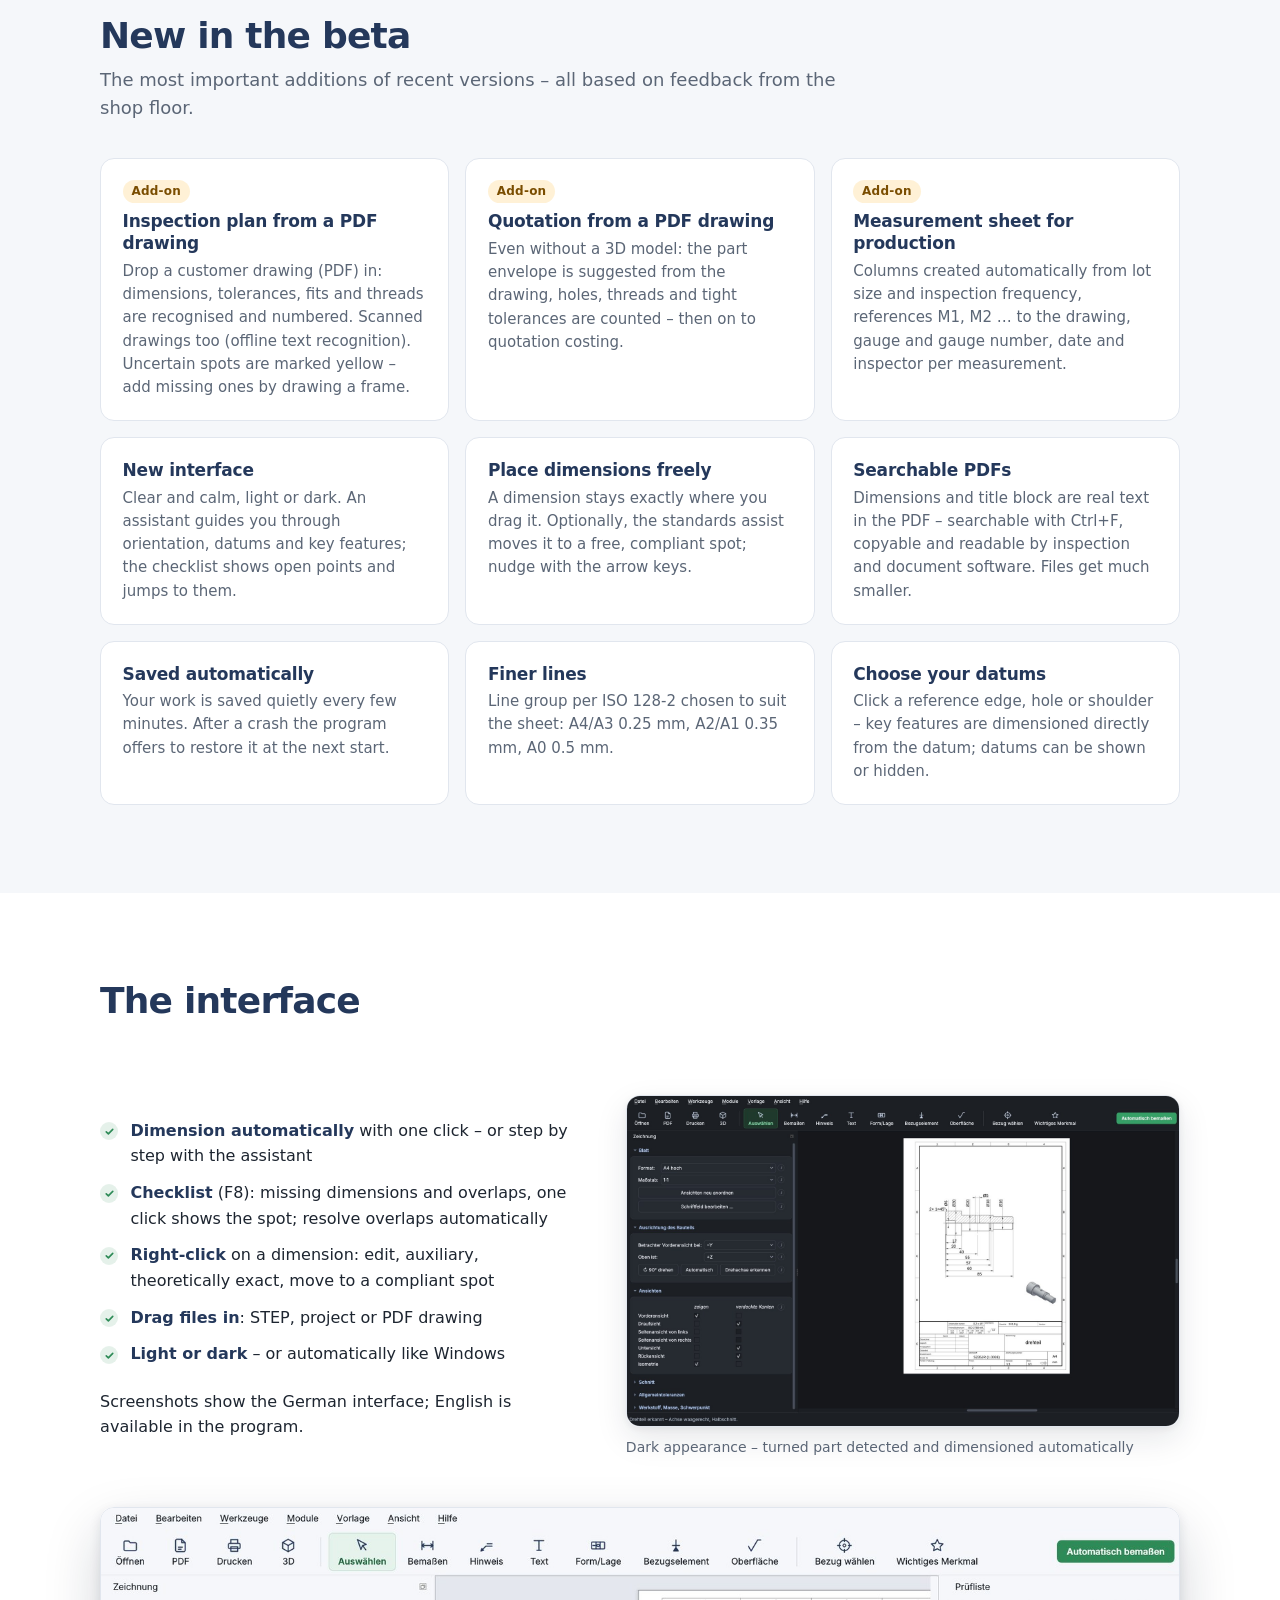
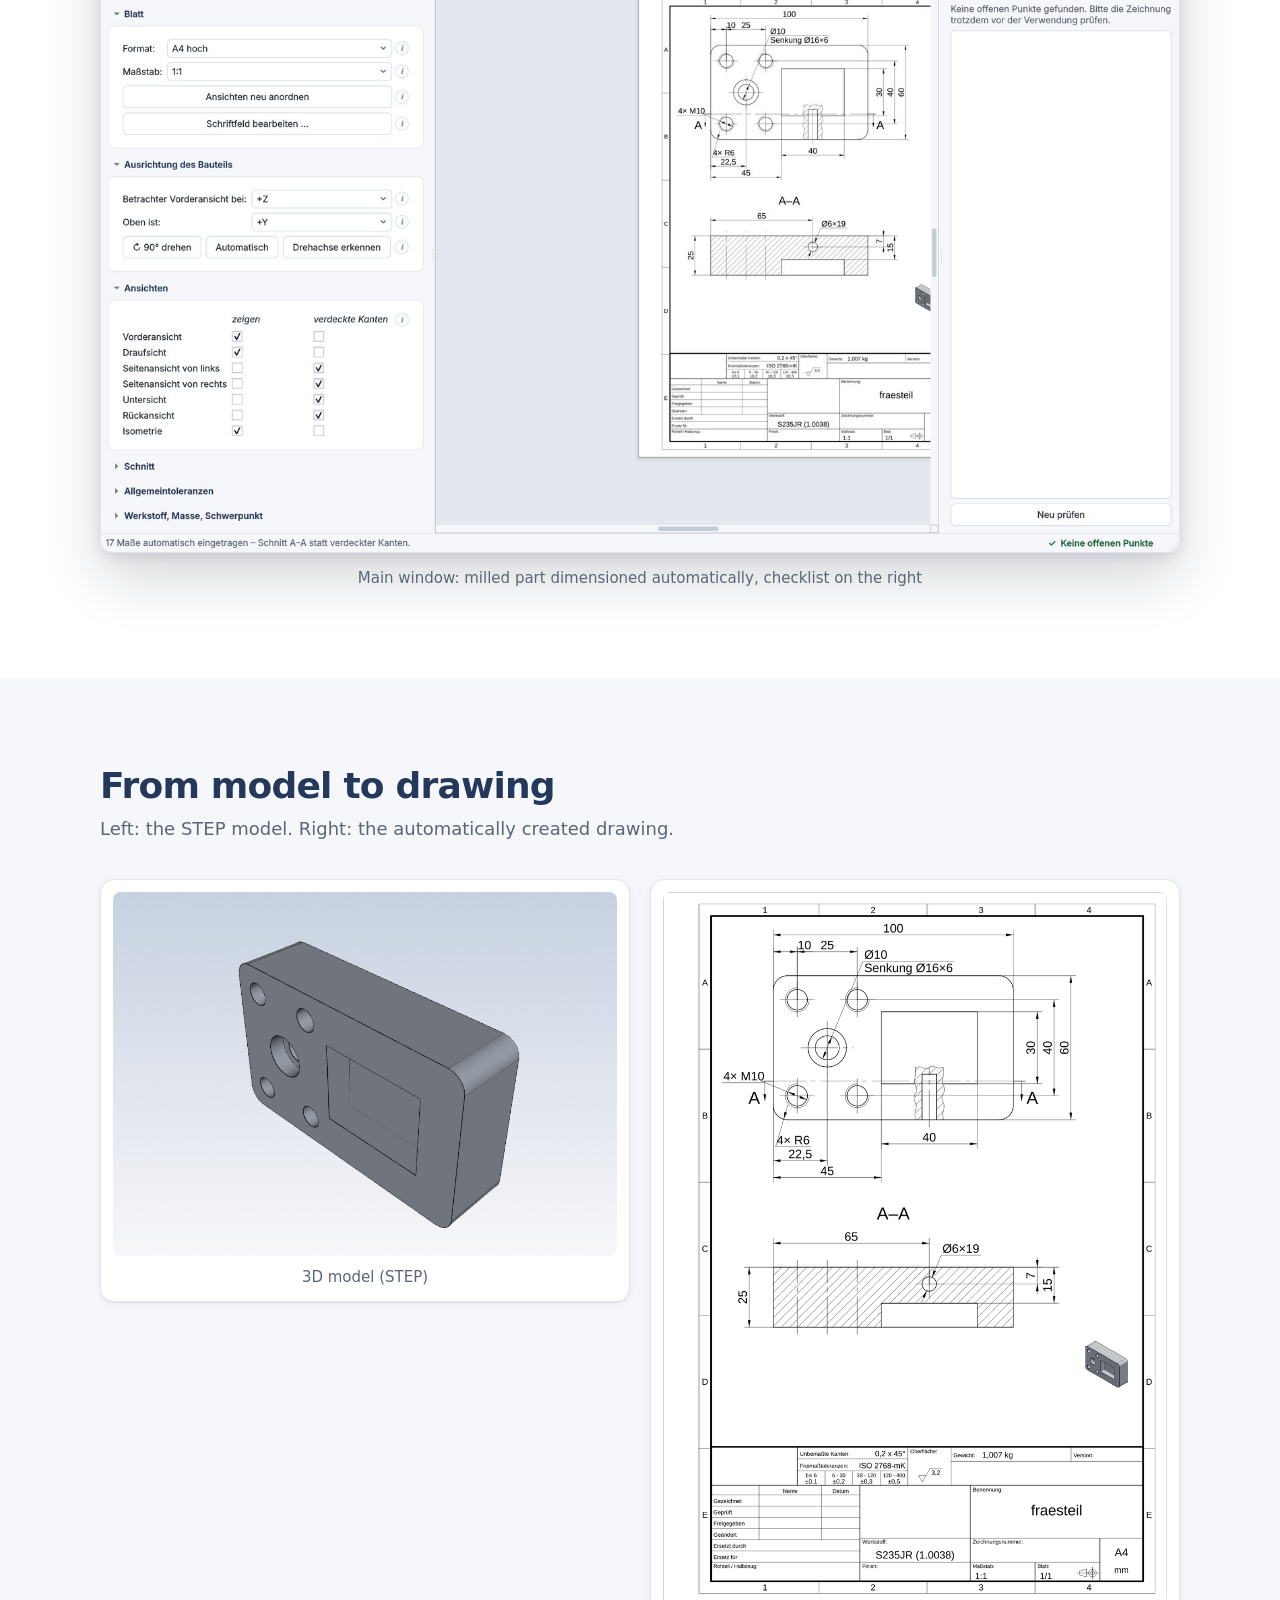
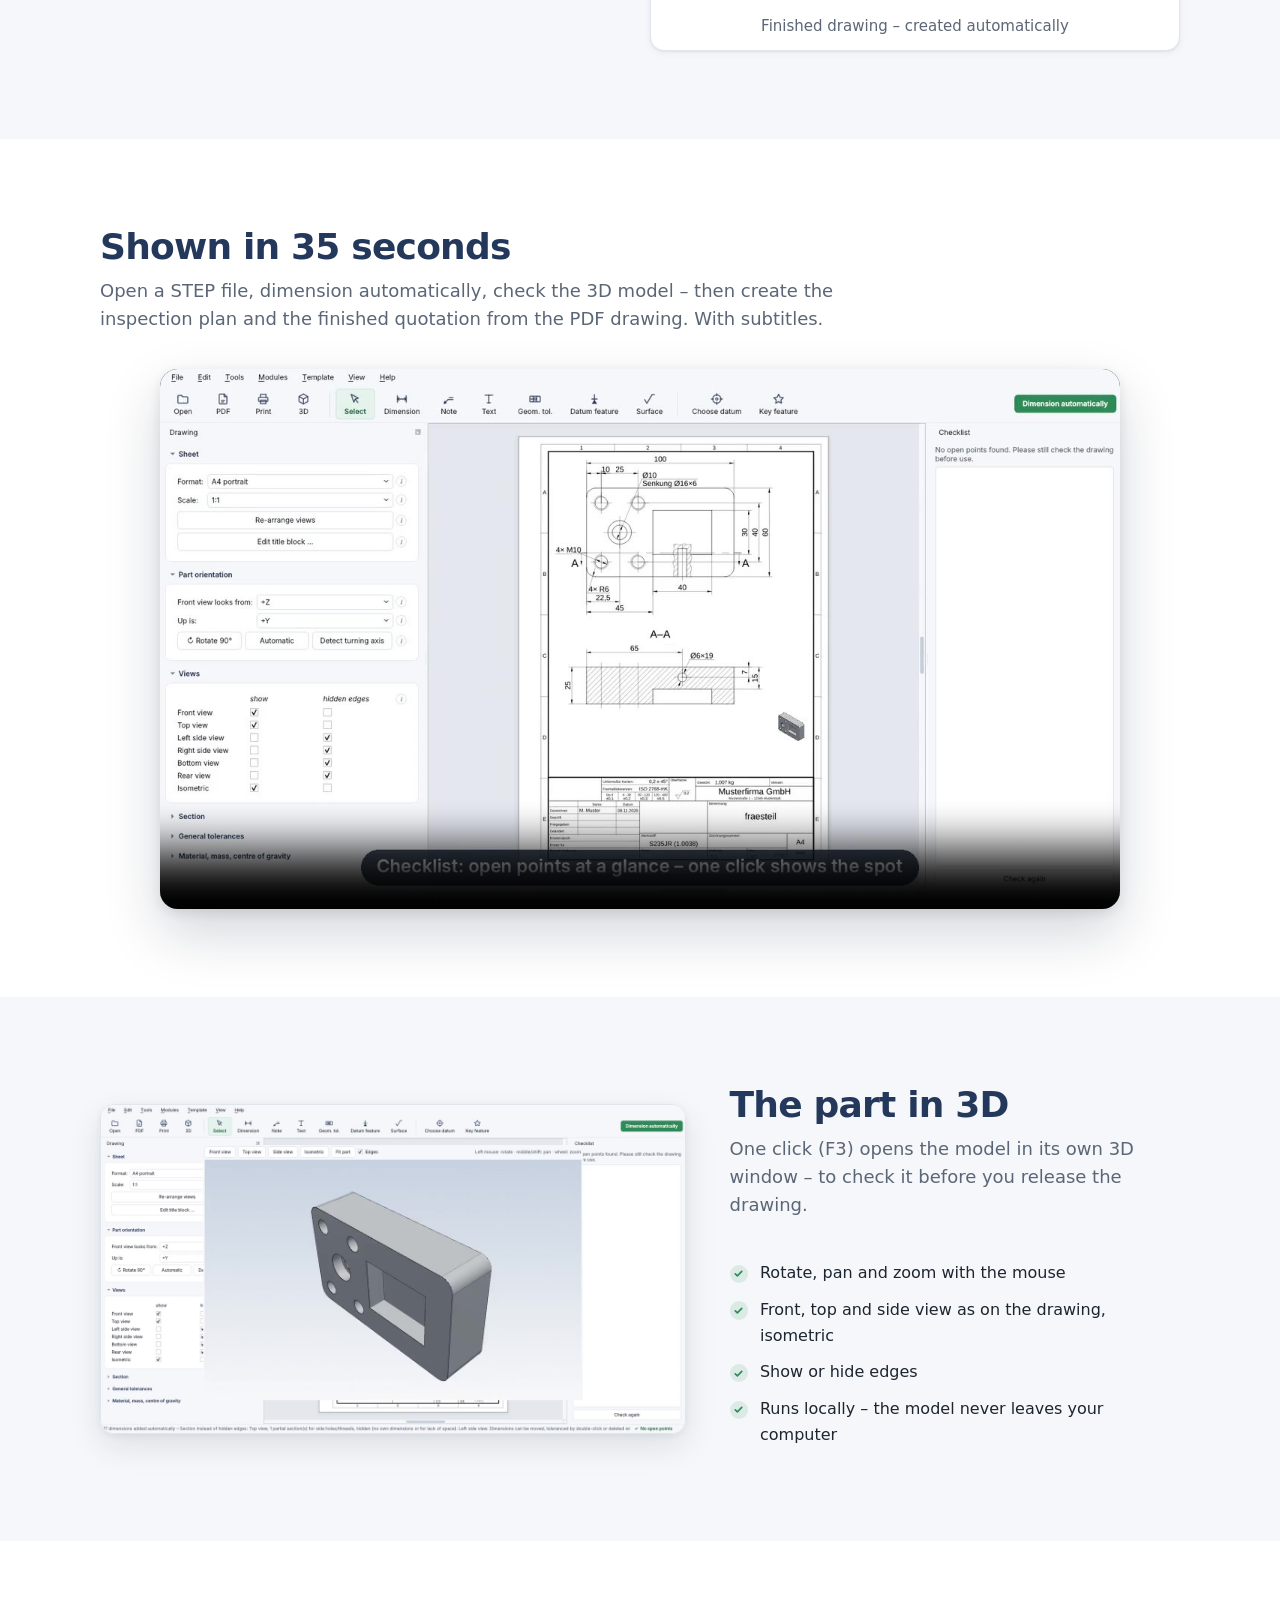
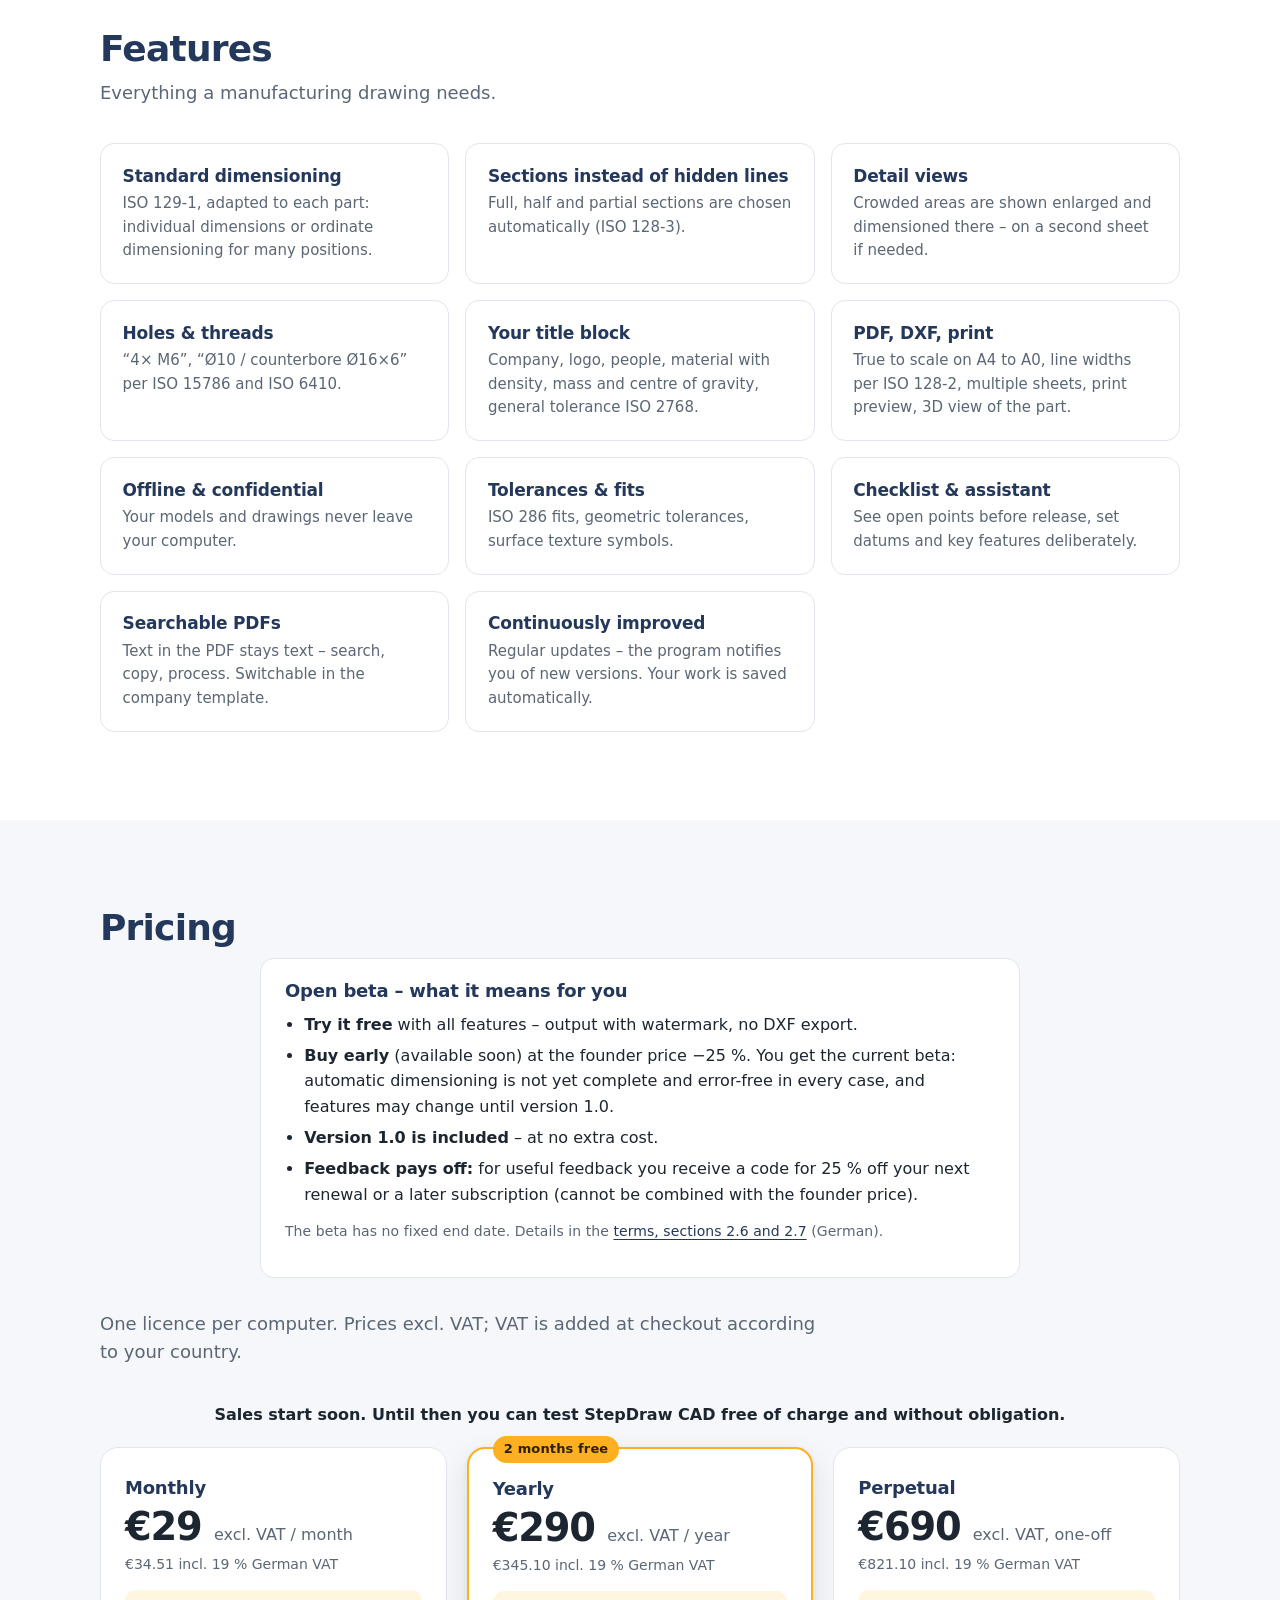
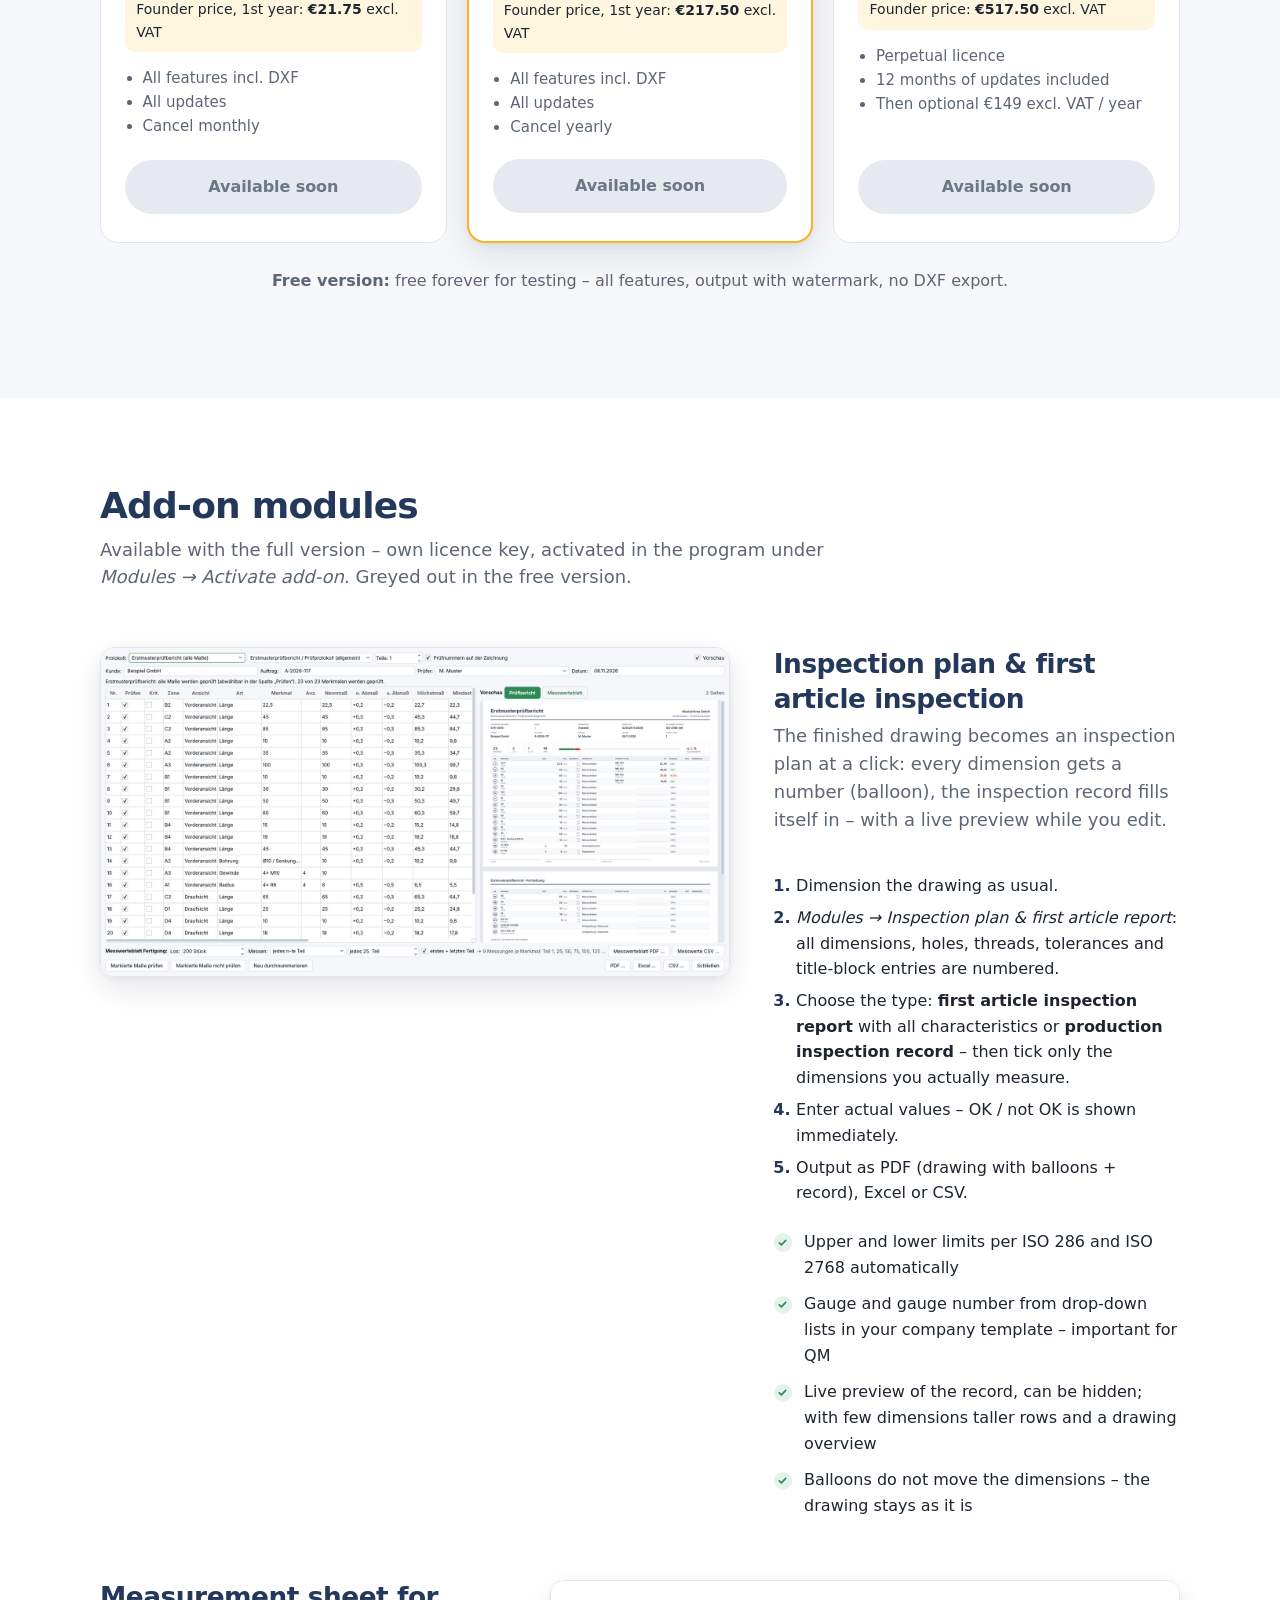
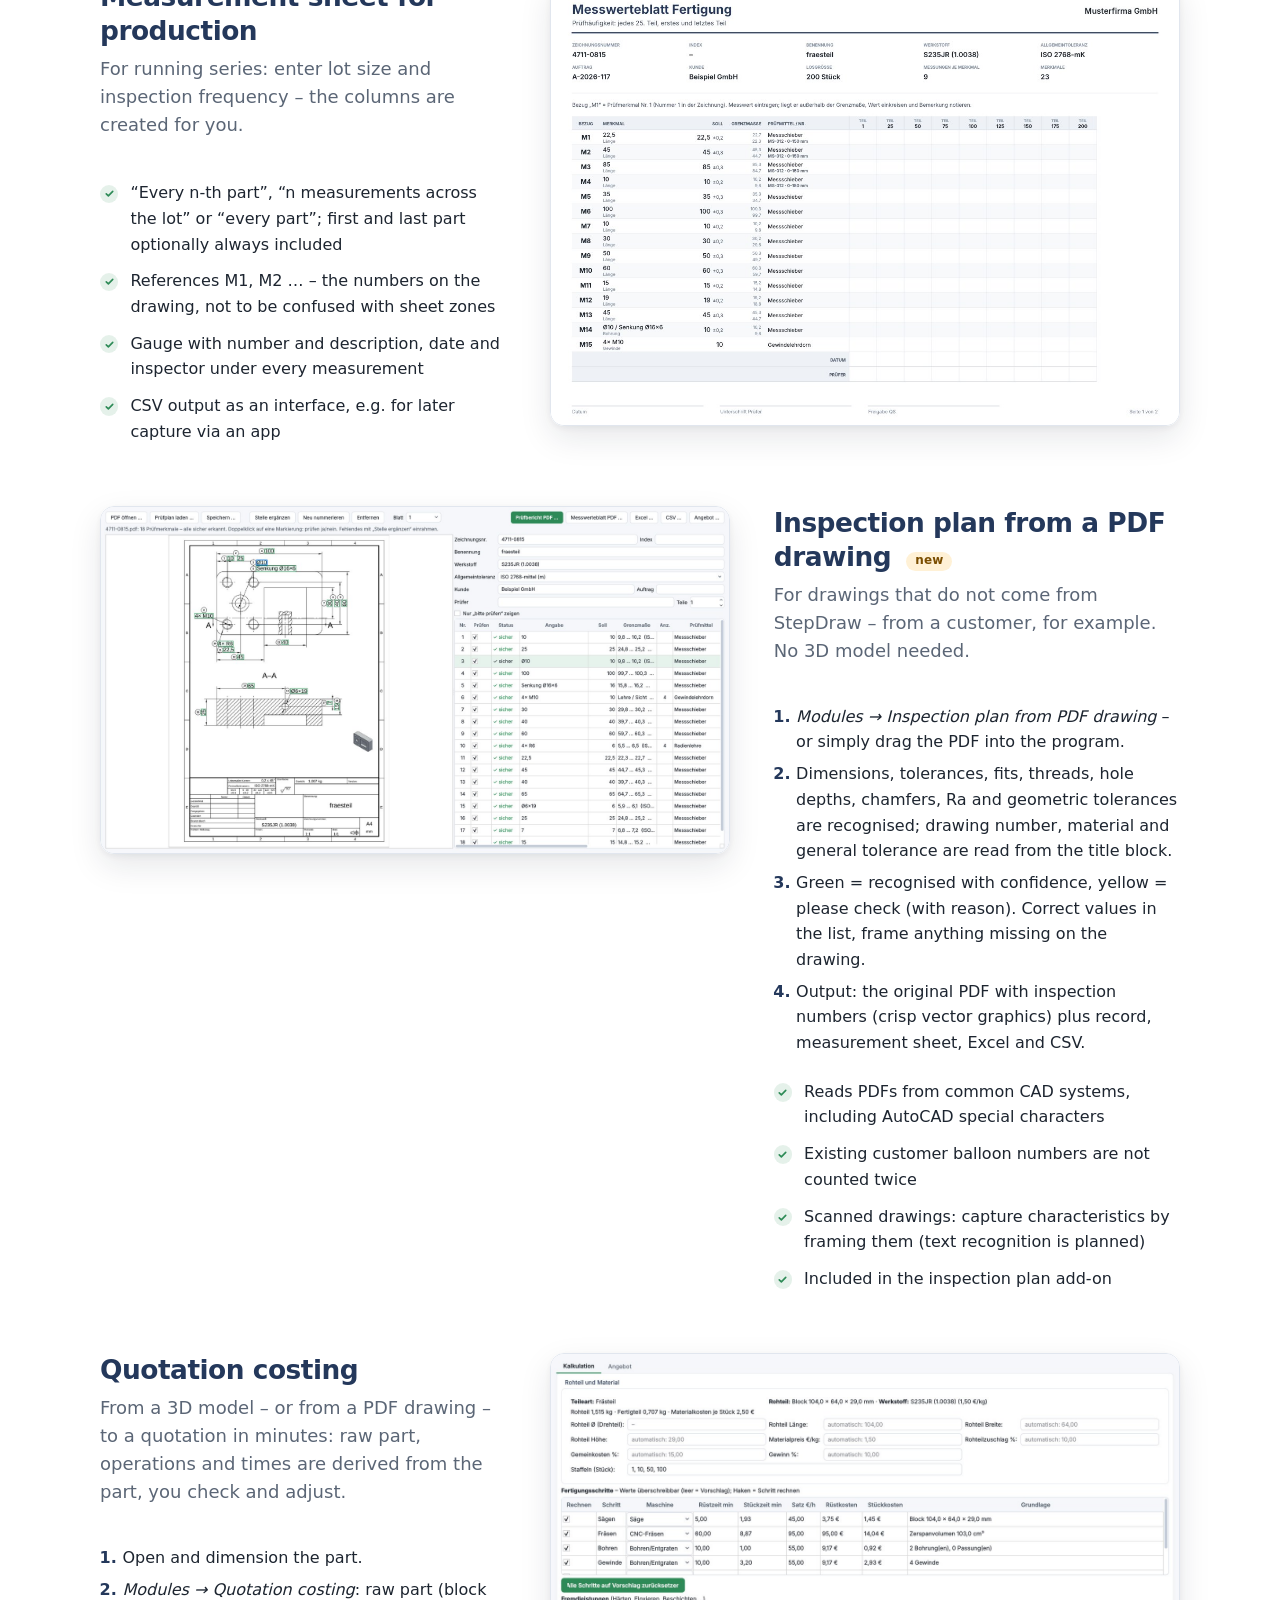
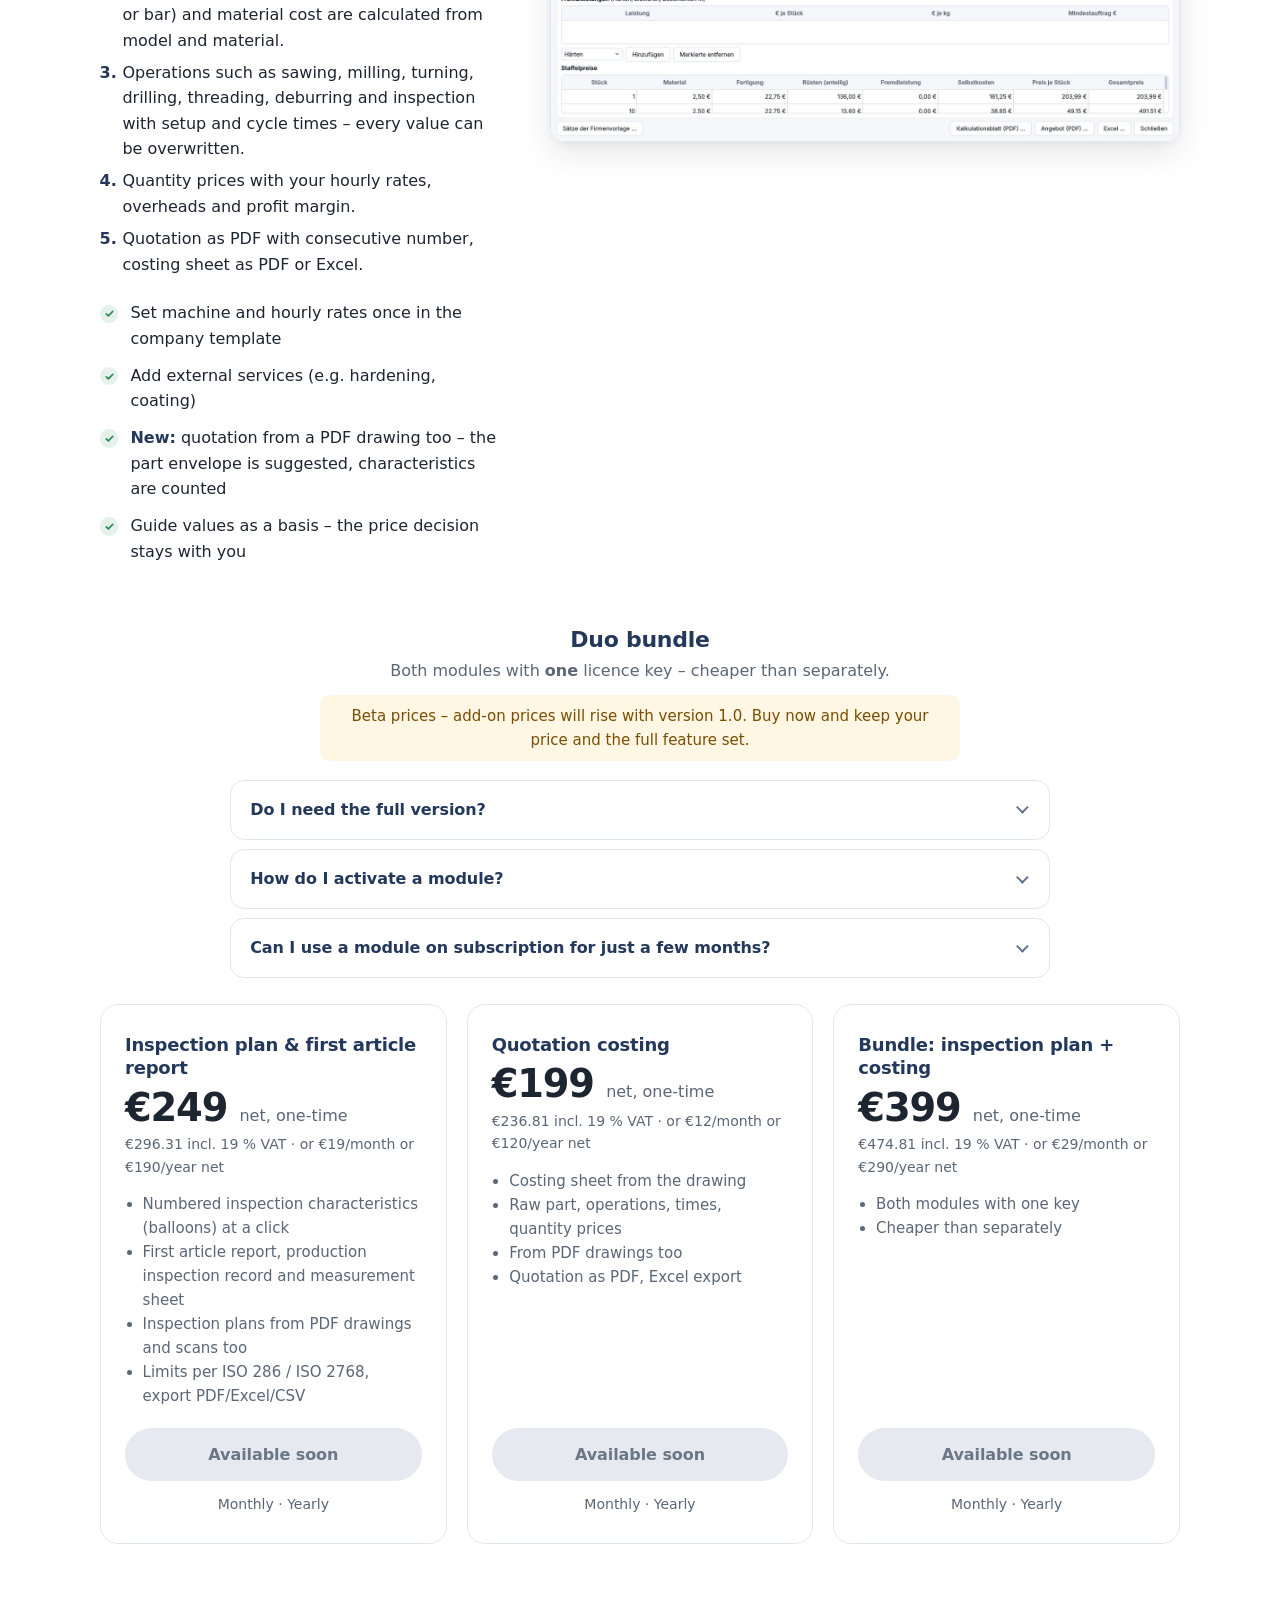
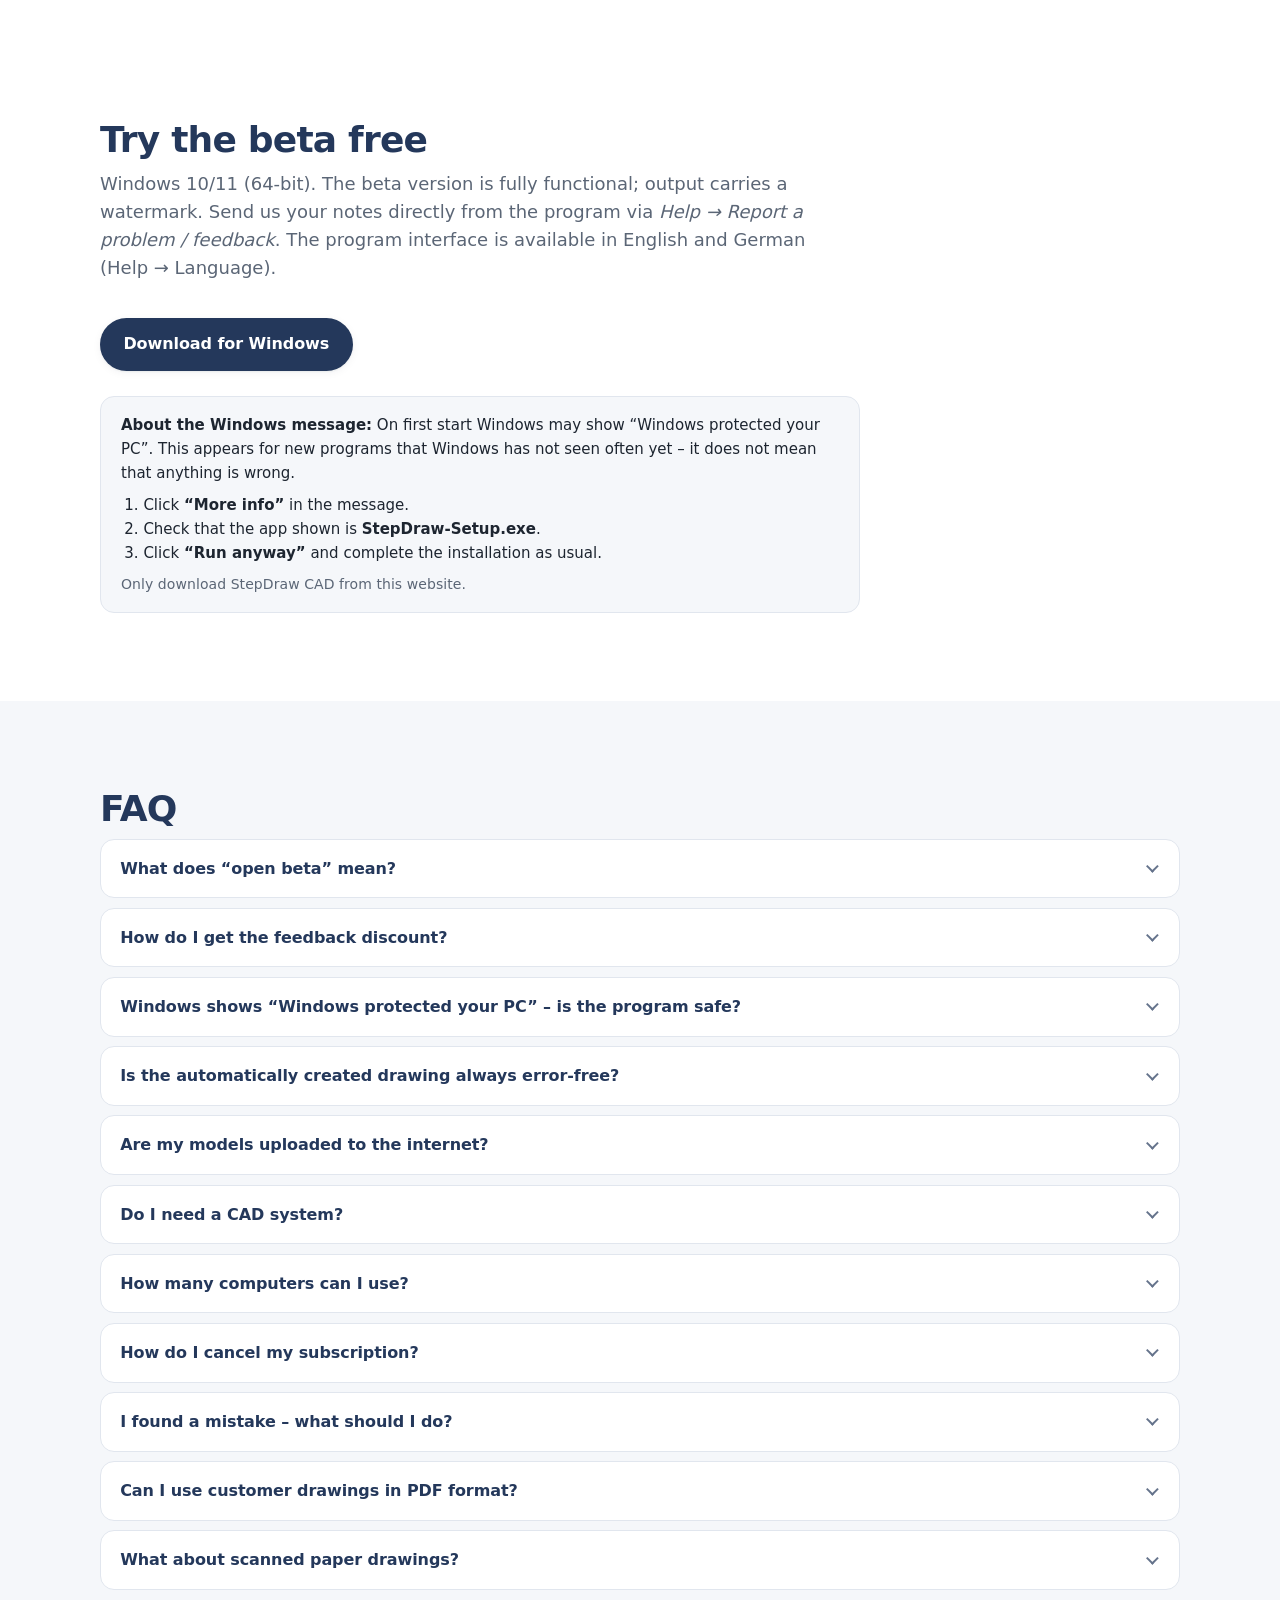
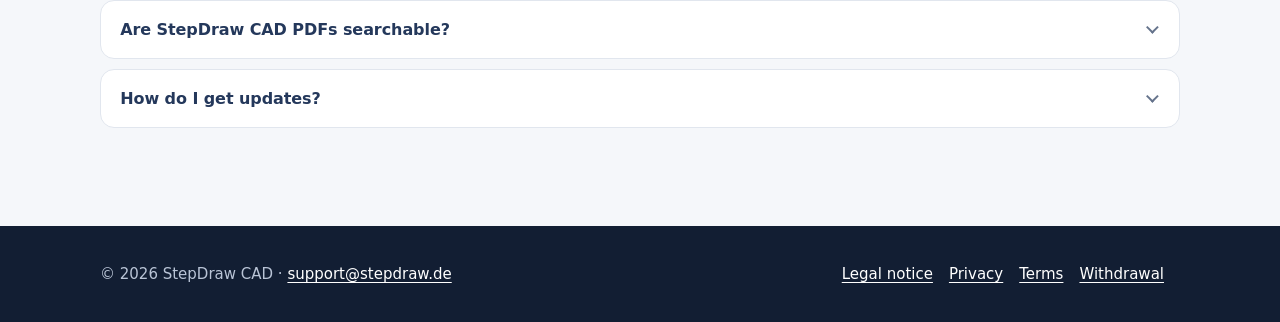
==== commit 79213d46: "Add files via upload" ====
--- a/en/index.html
+++ b/en/index.html
@@ -64,7 +64,7 @@
   <h2>New in the beta</h2>
   <p class="sub">The most important additions of recent versions – all based on feedback from the shop floor.</p>
   <div class="features news">
-    <div class="feature"><span class="badge">Add-on</span><h3>Inspection plan from a PDF drawing</h3><p>Drop a customer drawing (PDF) in: dimensions, tolerances, fits and threads are recognised and numbered. Uncertain spots are marked yellow – add missing ones by drawing a frame.</p></div>
+    <div class="feature"><span class="badge">Add-on</span><h3>Inspection plan from a PDF drawing</h3><p>Drop a customer drawing (PDF) in: dimensions, tolerances, fits and threads are recognised and numbered. Scanned drawings too (offline text recognition). Uncertain spots are marked yellow – add missing ones by drawing a frame.</p></div>
     <div class="feature"><span class="badge">Add-on</span><h3>Quotation from a PDF drawing</h3><p>Even without a 3D model: the part envelope is suggested from the drawing, holes, threads and tight tolerances are counted – then on to quotation costing.</p></div>
     <div class="feature"><span class="badge">Add-on</span><h3>Measurement sheet for production</h3><p>Columns created automatically from lot size and inspection frequency, references M1, M2 … to the drawing, gauge and gauge number, date and inspector per measurement.</p></div>
     <div class="feature"><h3>New interface</h3><p>Clear and calm, light or dark. An assistant guides you through orientation, datums and key features; the checklist shows open points and jumps to them.</p></div>
@@ -293,7 +293,7 @@
       <h3>Inspection plan &amp; first article report</h3>
       <div class="amount">€249 <small>net, one-time</small></div>
       <div class="gross">€296.31 incl. 19&nbsp;% VAT · or €19/month or €190/year net</div>
-      <ul><li>Numbered inspection characteristics (balloons) at a click</li><li>First article report, production inspection record and measurement sheet</li><li>Inspection plans from PDF drawings too</li><li>Limits per ISO 286 / ISO 2768, export PDF/Excel/CSV</li></ul>
+      <ul><li>Numbered inspection characteristics (balloons) at a click</li><li>First article report, production inspection record and measurement sheet</li><li>Inspection plans from PDF drawings and scans too</li><li>Limits per ISO 286 / ISO 2768, export PDF/Excel/CSV</li></ul>
       <a class="btn disabled" aria-disabled="true" data-buy="pp_kauf">Buy early</a>
       <div class="sublinks"><a class="disabled" aria-disabled="true" data-buy-small="pp_monat">Monthly</a> · <a class="disabled" aria-disabled="true" data-buy-small="pp_jahr">Yearly</a></div>
     </div>
@@ -355,7 +355,7 @@
   <details><summary>I found a mistake – what should I do?</summary>
     <p>Thank you! In the program, use <i>Help → Report a problem / feedback</i> to send us a description, optionally with the drawing as PDF. Or write to <a href="mailto:support@stepdraw.de">support@stepdraw.de</a>. Fixes are delivered by update.</p></details>
   <details><summary>Can I use customer drawings in PDF format?</summary>
-    <p>Yes, with the inspection plan add-on: <i>Modules → Inspection plan from PDF drawing</i>. StepDraw CAD reads dimensions and notes from PDFs created by a CAD system, numbers them and creates the record and measurement sheet. Uncertain spots are marked and can be corrected. With the quotation costing add-on you can also create a quotation from it. The drawing stays on your computer.</p></details>
+    <p>Yes, with the inspection plan add-on: <i>Modules → Inspection plan from PDF drawing</i>. StepDraw CAD reads dimensions and notes from PDFs – from a CAD system or scanned (text recognition right on your computer) – numbers them and creates the record and measurement sheet. Uncertain spots are marked and can be corrected. With the quotation costing add-on you can also create a quotation from it. The drawing stays on your computer.</p></details>
   <details><summary>What about scanned paper drawings?</summary>
     <p>Scanned PDFs contain no readable text. You can still capture the characteristics: frame the spot on the drawing and enter the value. Automatic text recognition for scans is planned.</p></details>
   <details><summary>Are StepDraw CAD PDFs searchable?</summary>
--- a/style.css
+++ b/style.css
@@ -227,6 +227,11 @@
 /* Hinweis Windows SmartScreen */
 .download-row { display: flex; align-items: center; flex-wrap: wrap; gap: .6rem 1rem; }
 .download-row .store { color: var(--muted); }
+/* Handy: Link für später an sich selbst senden */
+.mobile-hint { max-width: 760px; background: var(--bg-soft); padding: 1rem 1.25rem; border-radius: 12px; }
+.mobile-hint p { margin: 0 0 .8rem; line-height: 1.5; }
+.mobile-actions { display: flex; flex-wrap: wrap; gap: .6rem; }
+.btn-light { background: #fff; color: var(--navy); border: 1px solid #c9d2df; font: inherit; cursor: pointer; }
 .smartscreen { max-width: 760px; margin: 1.6rem 0 0; text-align: left; background: var(--bg-soft);
                padding: 1rem 1.25rem; font-size: .9375rem; }
 .smartscreen p { margin: 0 0 .5rem; }
